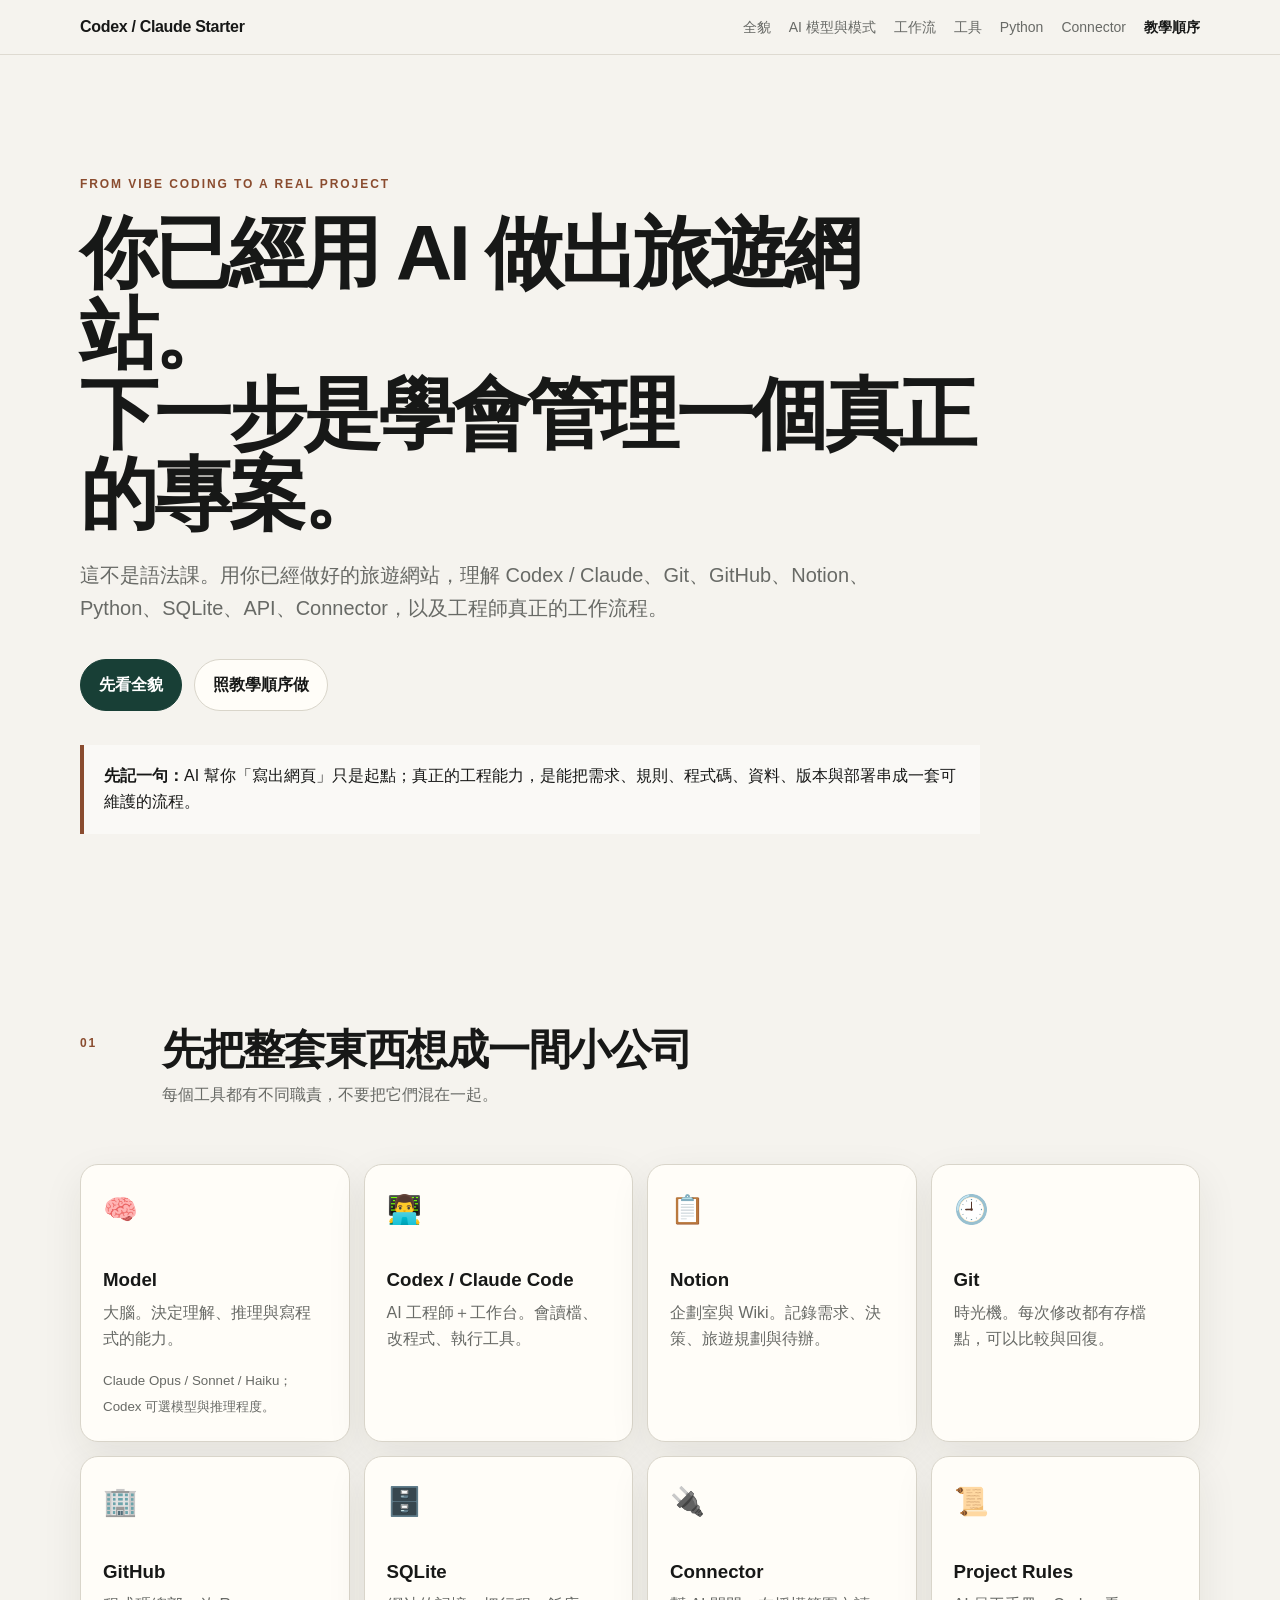
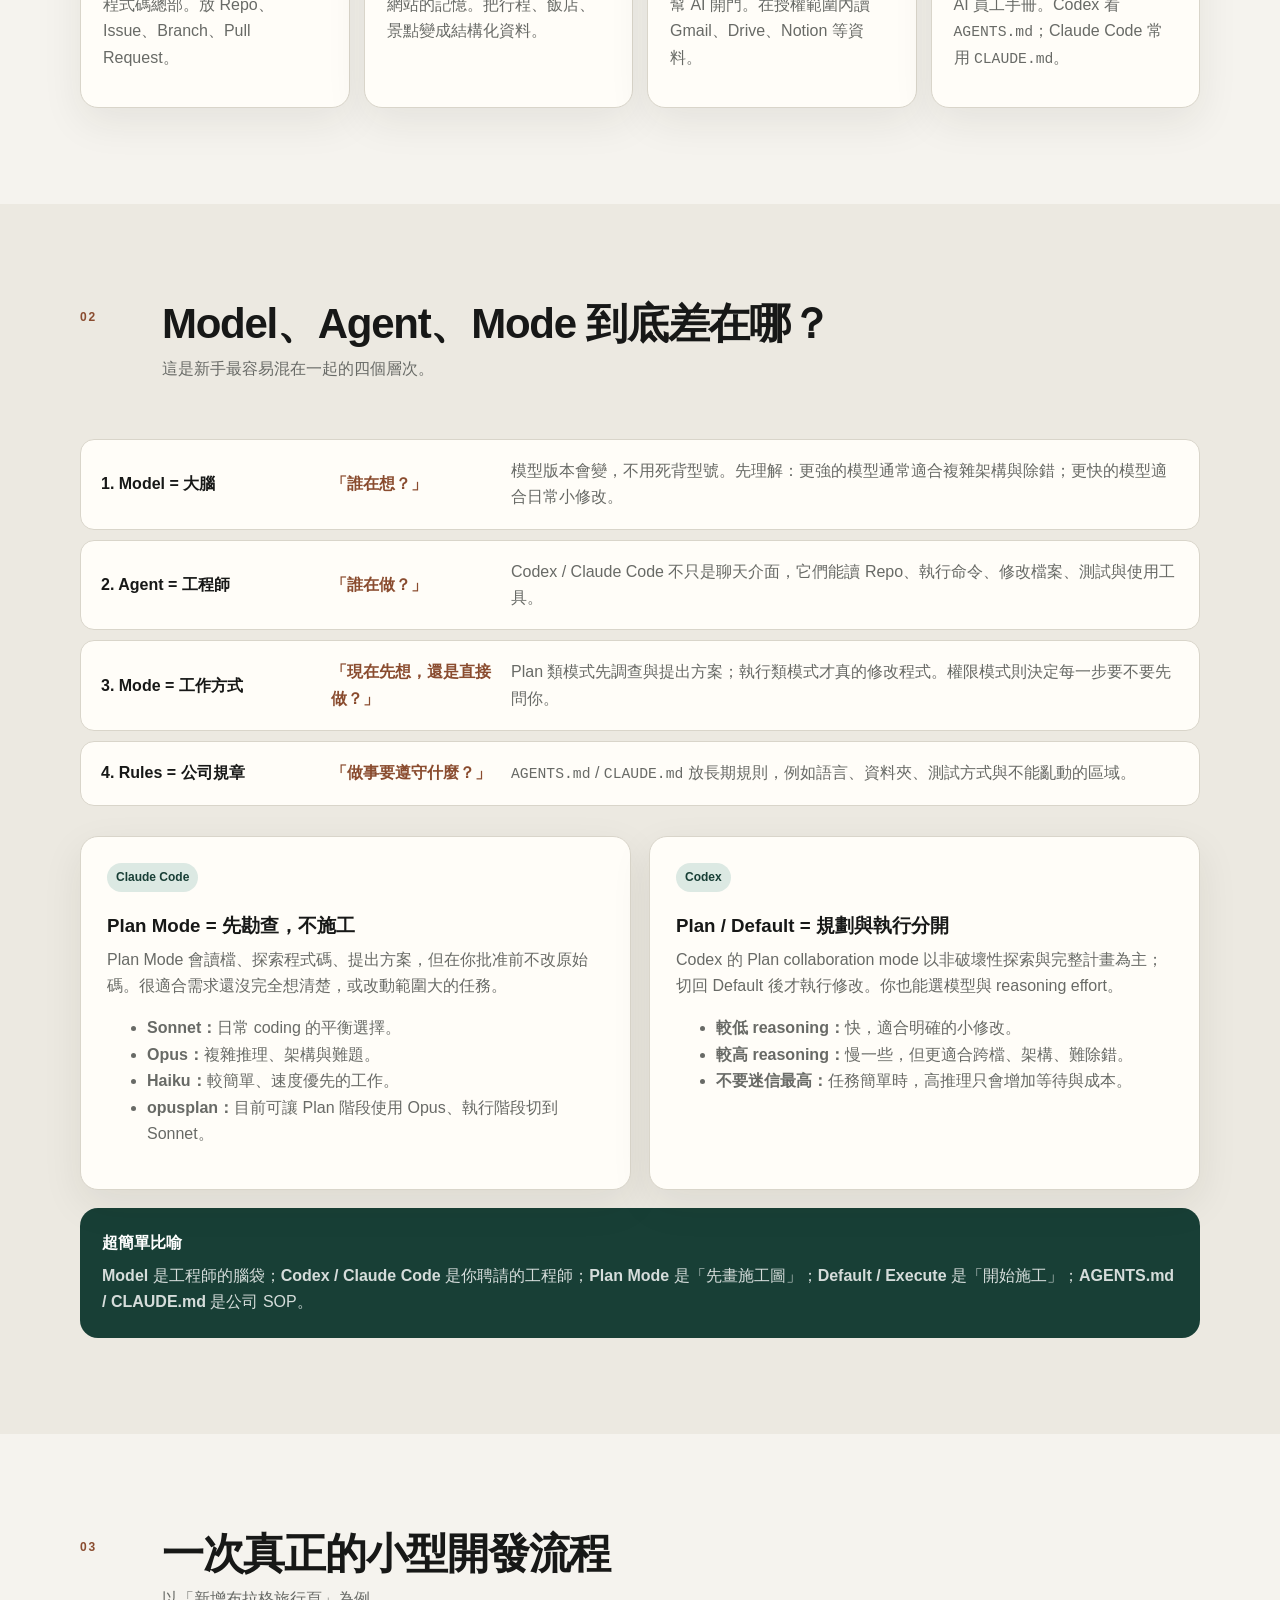
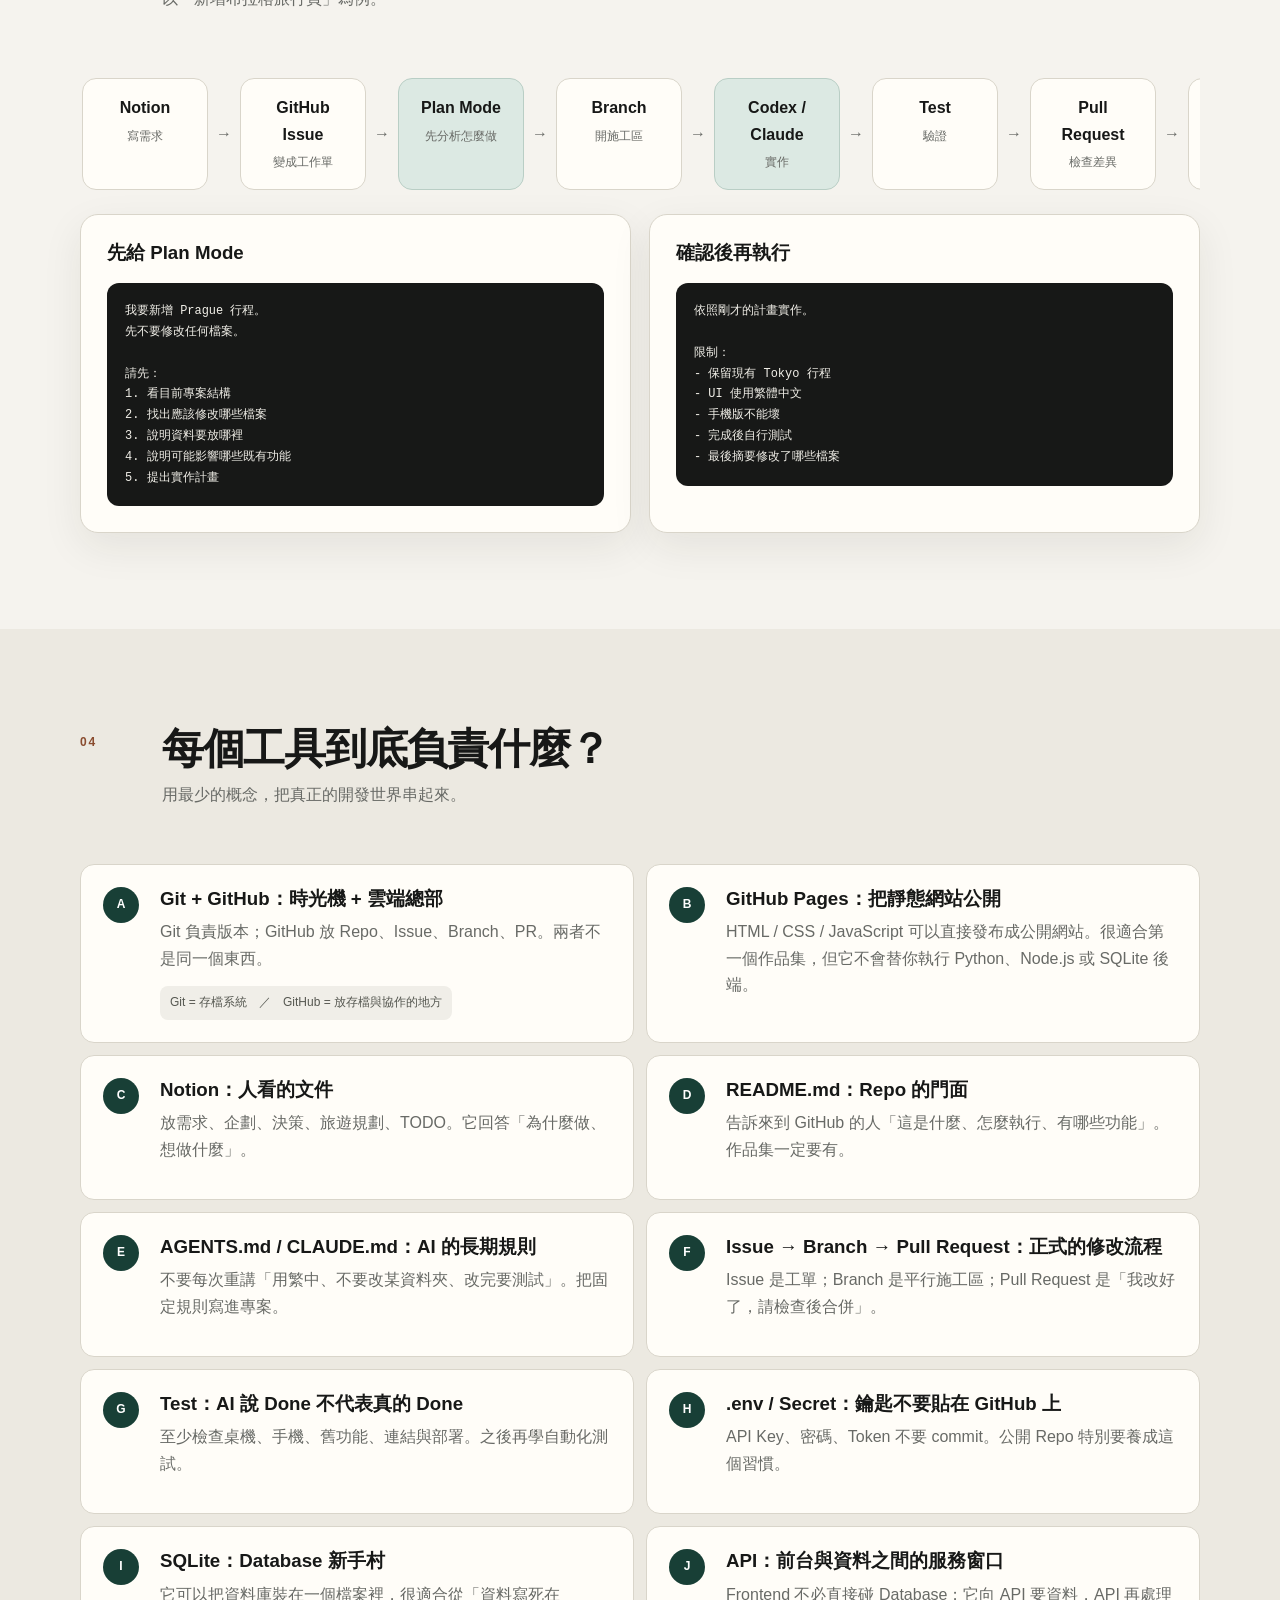
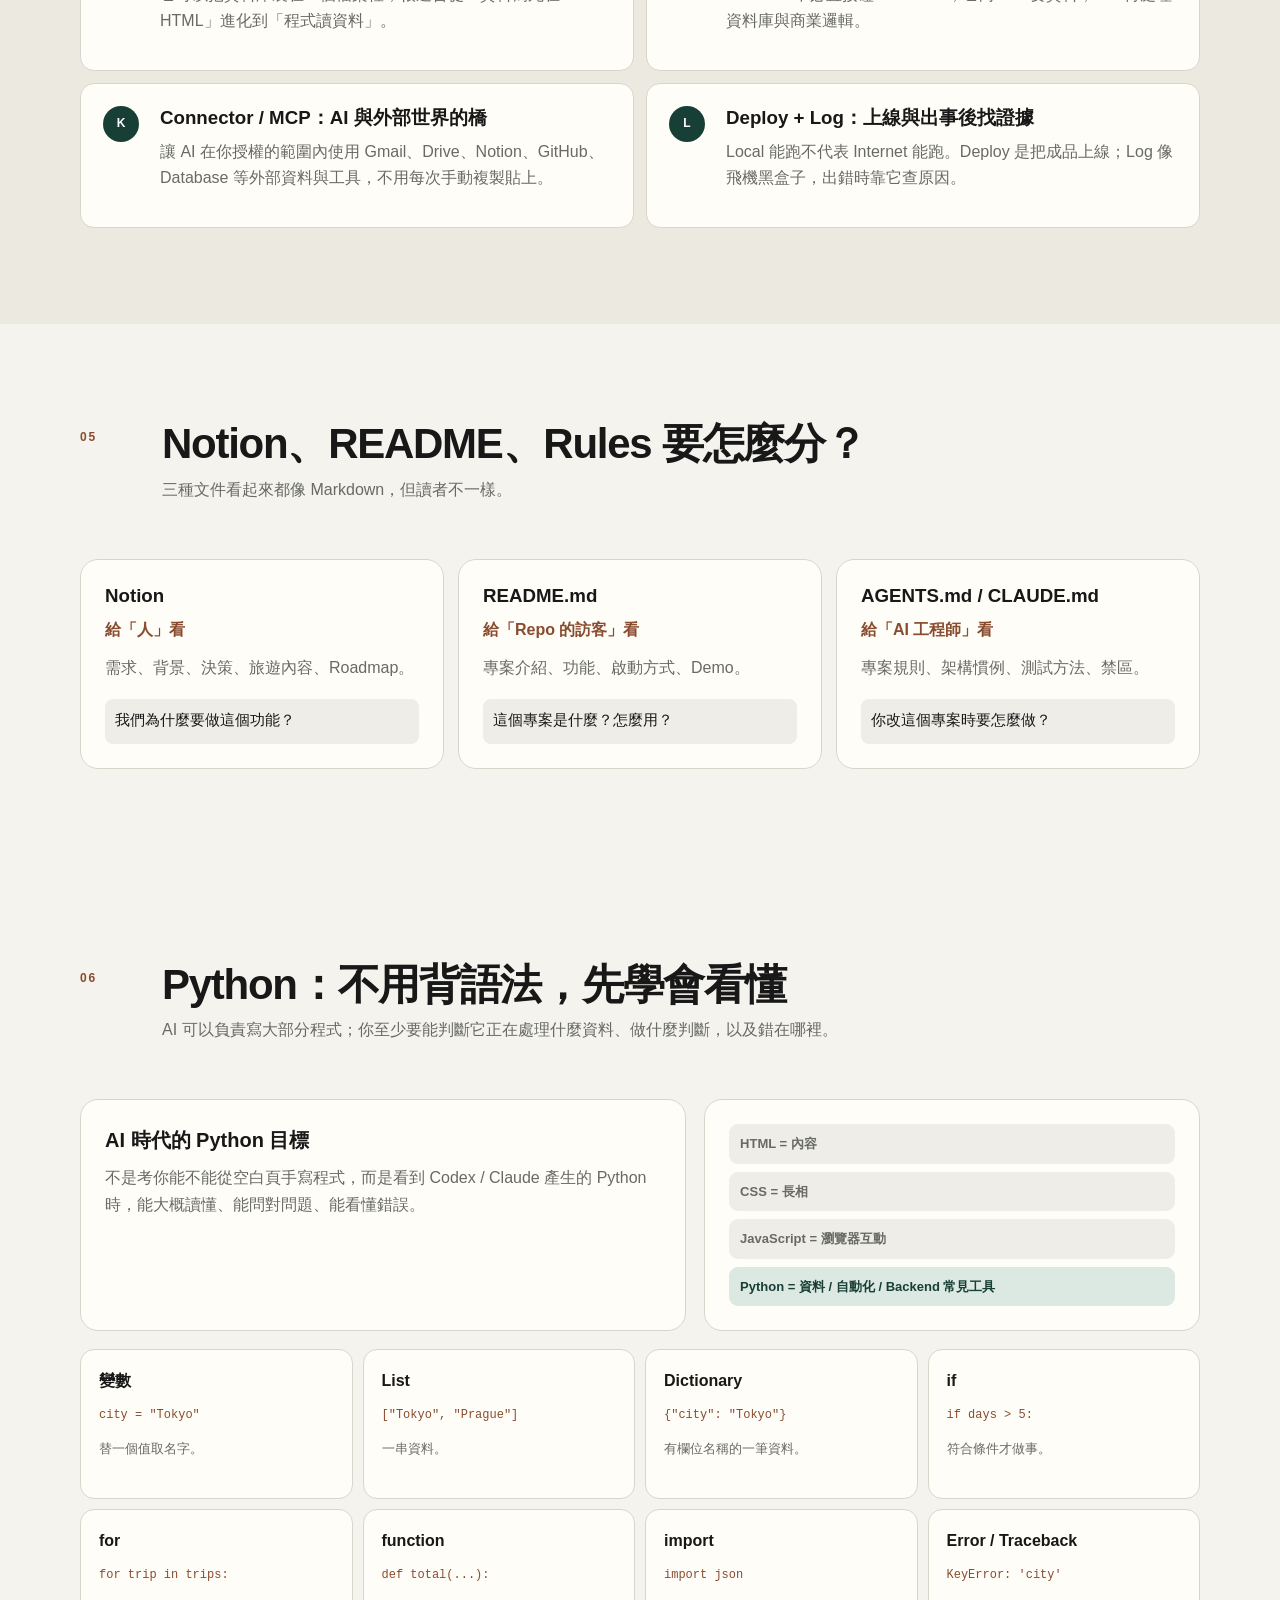
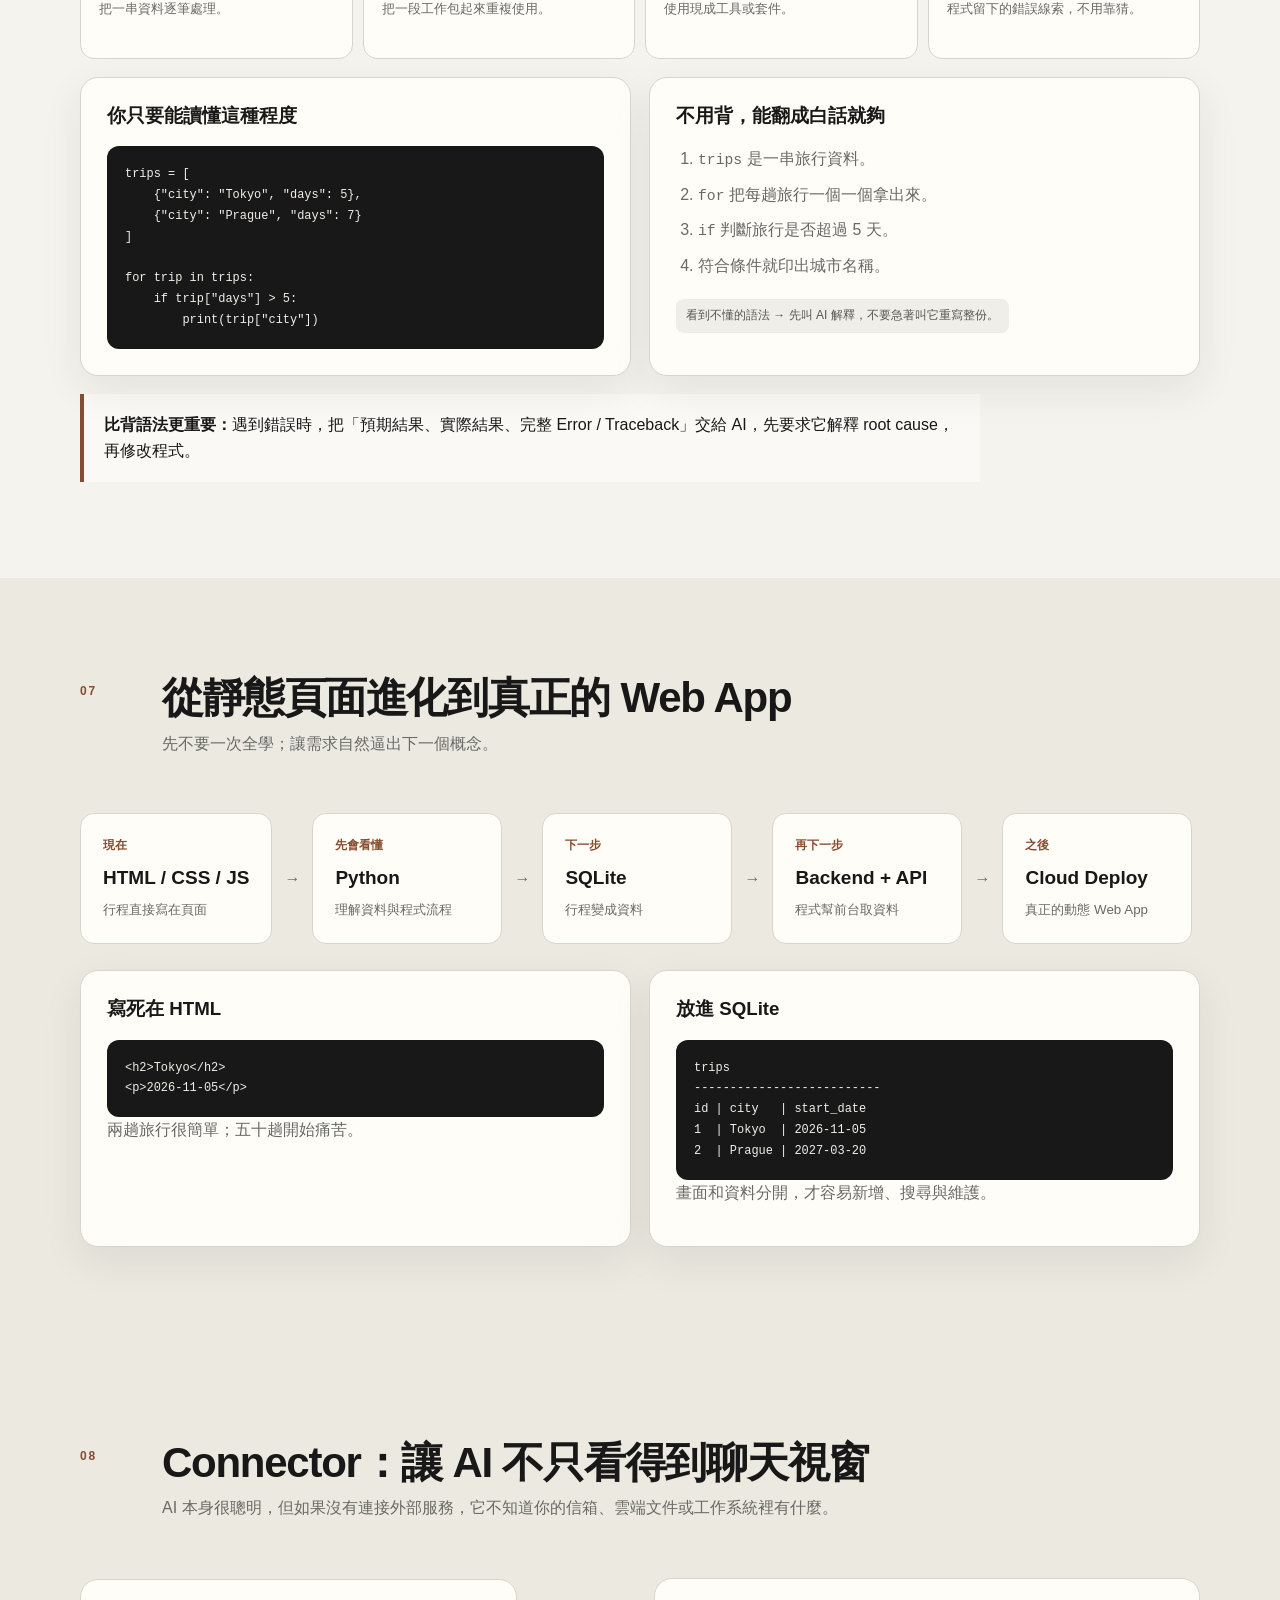
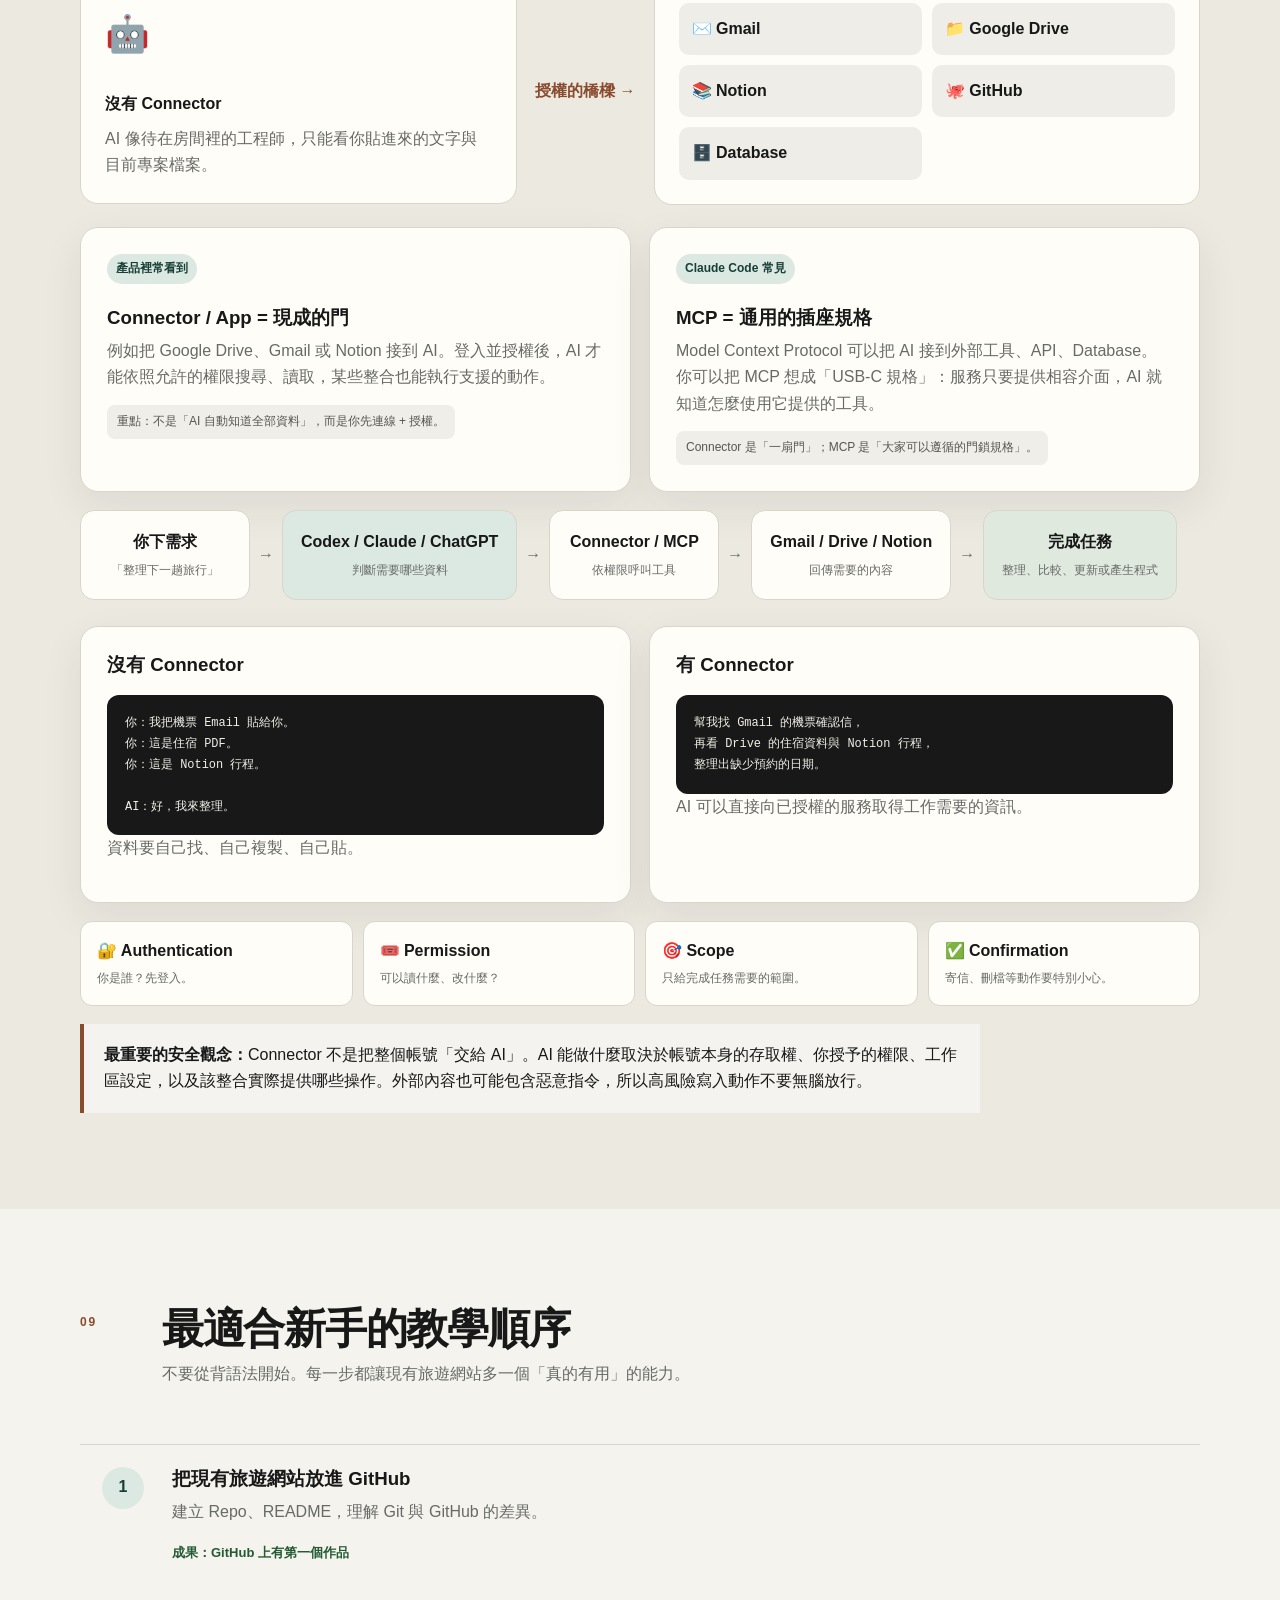
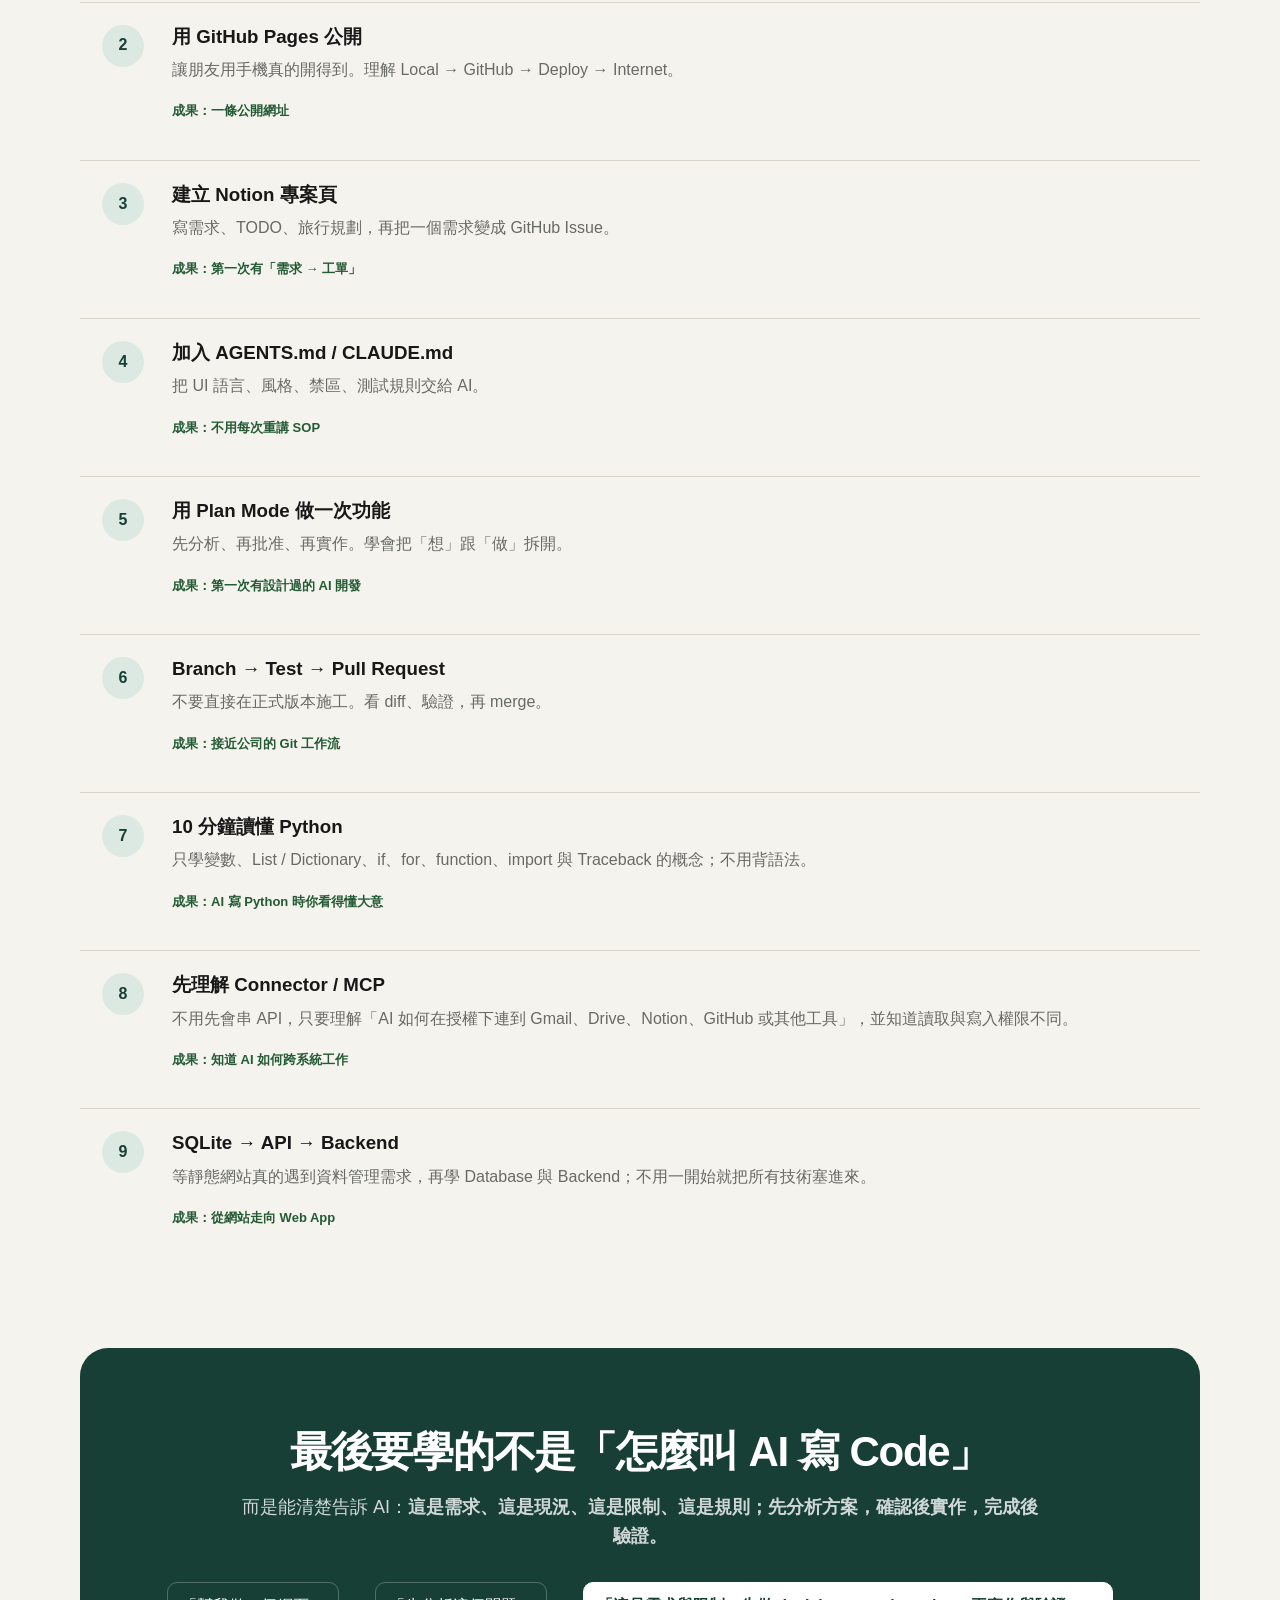
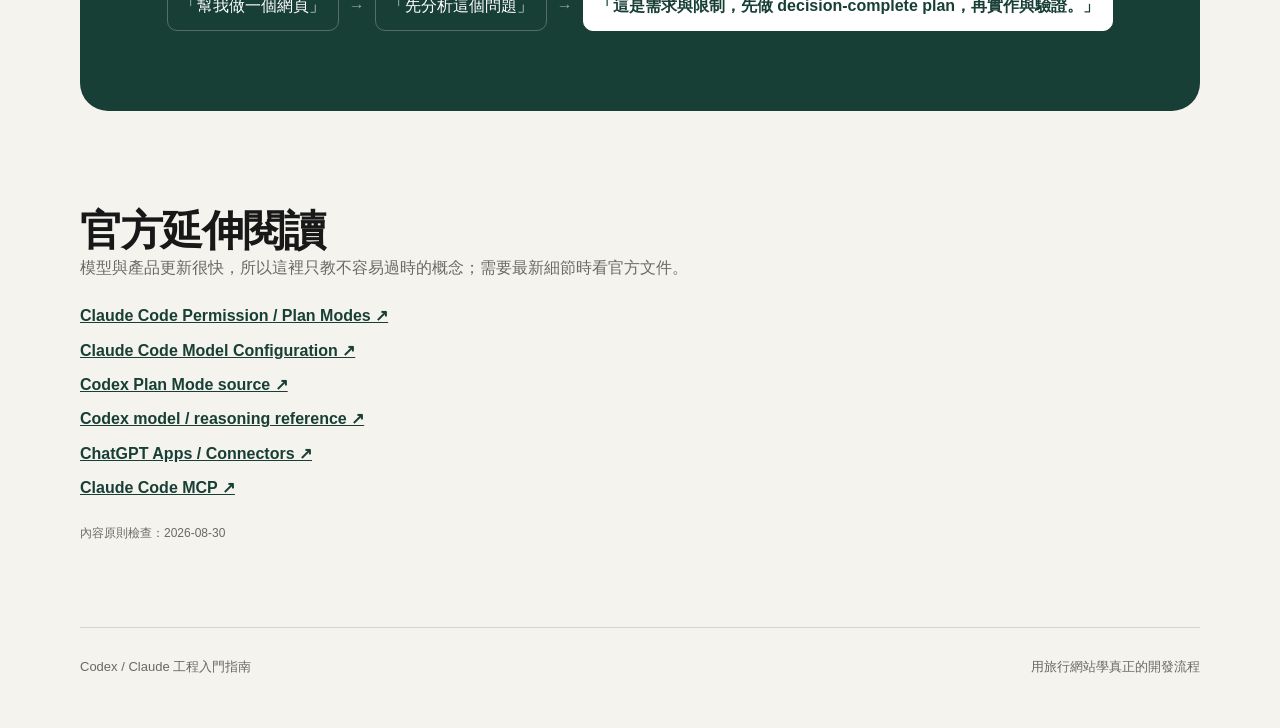
==== index.html @ 5a4f8c73 "Add Codex / Claude tutorial site" ====
<!doctype html>
<html lang="zh-Hant">
<head>
  <meta charset="utf-8" />
  <meta name="viewport" content="width=device-width, initial-scale=1" />
  <meta name="description" content="用一個旅遊網站，理解 Codex、Claude Code、GitHub、Notion、Python、SQLite、API 與 AI 工程工作流。" />
  <title>Codex / Claude 工程入門指南</title>
  <link rel="stylesheet" href="styles.css" />
</head>
<body>
  <header class="topbar">
    <a class="brand" href="#top">Codex / Claude Starter</a>
    <nav aria-label="主要導覽">
      <a href="#map">全貌</a>
      <a href="#ai">AI 模型與模式</a>
      <a href="#workflow">工作流</a>
      <a href="#stack">工具</a>
      <a href="#python">Python</a>
      <a href="#connector">Connector</a>
      <a href="#lesson">教學順序</a>
    </nav>
  </header>

  <main id="top">
    <section class="hero section">
      <div class="eyebrow">FROM VIBE CODING TO A REAL PROJECT</div>
      <h1>你已經用 AI 做出旅遊網站。<br />下一步是學會管理一個真正的專案。</h1>
      <p class="lead">這不是語法課。用你已經做好的旅遊網站，理解 Codex / Claude、Git、GitHub、Notion、Python、SQLite、API、Connector，以及工程師真正的工作流程。</p>
      <div class="hero-actions">
        <a class="button primary" href="#map">先看全貌</a>
        <a class="button" href="#lesson">照教學順序做</a>
      </div>
      <div class="callout">
        <strong>先記一句：</strong>AI 幫你「寫出網頁」只是起點；真正的工程能力，是能把需求、規則、程式碼、資料、版本與部署串成一套可維護的流程。
      </div>
    </section>

    <section id="map" class="section">
      <div class="section-head">
        <span>01</span>
        <div><h2>先把整套東西想成一間小公司</h2><p>每個工具都有不同職責，不要把它們混在一起。</p></div>
      </div>

      <div class="company-grid">
        <article class="role-card"><div class="icon">🧠</div><h3>Model</h3><p>大腦。決定理解、推理與寫程式的能力。</p><small>Claude Opus / Sonnet / Haiku；Codex 可選模型與推理程度。</small></article>
        <article class="role-card"><div class="icon">👨‍💻</div><h3>Codex / Claude Code</h3><p>AI 工程師＋工作台。會讀檔、改程式、執行工具。</p></article>
        <article class="role-card"><div class="icon">📋</div><h3>Notion</h3><p>企劃室與 Wiki。記錄需求、決策、旅遊規劃與待辦。</p></article>
        <article class="role-card"><div class="icon">🕘</div><h3>Git</h3><p>時光機。每次修改都有存檔點，可以比較與回復。</p></article>
        <article class="role-card"><div class="icon">🏢</div><h3>GitHub</h3><p>程式碼總部。放 Repo、Issue、Branch、Pull Request。</p></article>
        <article class="role-card"><div class="icon">🗄️</div><h3>SQLite</h3><p>網站的記憶。把行程、飯店、景點變成結構化資料。</p></article>
        <article class="role-card"><div class="icon">🔌</div><h3>Connector</h3><p>幫 AI 開門。在授權範圍內讀 Gmail、Drive、Notion 等資料。</p></article>
        <article class="role-card"><div class="icon">📜</div><h3>Project Rules</h3><p>AI 員工手冊。Codex 看 <code>AGENTS.md</code>；Claude Code 常用 <code>CLAUDE.md</code>。</p></article>
      </div>
    </section>

    <section id="ai" class="section contrast">
      <div class="section-head">
        <span>02</span>
        <div><h2>Model、Agent、Mode 到底差在哪？</h2><p>這是新手最容易混在一起的四個層次。</p></div>
      </div>

      <div class="layer-stack">
        <div class="layer"><b>1. Model = 大腦</b><span>「誰在想？」</span><p>模型版本會變，不用死背型號。先理解：更強的模型通常適合複雜架構與除錯；更快的模型適合日常小修改。</p></div>
        <div class="layer"><b>2. Agent = 工程師</b><span>「誰在做？」</span><p>Codex / Claude Code 不只是聊天介面，它們能讀 Repo、執行命令、修改檔案、測試與使用工具。</p></div>
        <div class="layer"><b>3. Mode = 工作方式</b><span>「現在先想，還是直接做？」</span><p>Plan 類模式先調查與提出方案；執行類模式才真的修改程式。權限模式則決定每一步要不要先問你。</p></div>
        <div class="layer"><b>4. Rules = 公司規章</b><span>「做事要遵守什麼？」</span><p><code>AGENTS.md</code> / <code>CLAUDE.md</code> 放長期規則，例如語言、資料夾、測試方式與不能亂動的區域。</p></div>
      </div>

      <div class="compare-grid">
        <article class="panel">
          <div class="tag">Claude Code</div>
          <h3>Plan Mode = 先勘查，不施工</h3>
          <p>Plan Mode 會讀檔、探索程式碼、提出方案，但在你批准前不改原始碼。很適合需求還沒完全想清楚，或改動範圍大的任務。</p>
          <ul>
            <li><strong>Sonnet：</strong>日常 coding 的平衡選擇。</li>
            <li><strong>Opus：</strong>複雜推理、架構與難題。</li>
            <li><strong>Haiku：</strong>較簡單、速度優先的工作。</li>
            <li><strong>opusplan：</strong>目前可讓 Plan 階段使用 Opus、執行階段切到 Sonnet。</li>
          </ul>
        </article>
        <article class="panel">
          <div class="tag">Codex</div>
          <h3>Plan / Default = 規劃與執行分開</h3>
          <p>Codex 的 Plan collaboration mode 以非破壞性探索與完整計畫為主；切回 Default 後才執行修改。你也能選模型與 reasoning effort。</p>
          <ul>
            <li><strong>較低 reasoning：</strong>快，適合明確的小修改。</li>
            <li><strong>較高 reasoning：</strong>慢一些，但更適合跨檔、架構、難除錯。</li>
            <li><strong>不要迷信最高：</strong>任務簡單時，高推理只會增加等待與成本。</li>
          </ul>
        </article>
      </div>

      <div class="analogy">
        <div><b>超簡單比喻</b></div>
        <p><strong>Model</strong> 是工程師的腦袋；<strong>Codex / Claude Code</strong> 是你聘請的工程師；<strong>Plan Mode</strong> 是「先畫施工圖」；<strong>Default / Execute</strong> 是「開始施工」；<strong>AGENTS.md / CLAUDE.md</strong> 是公司 SOP。</p>
      </div>
    </section>

    <section id="workflow" class="section">
      <div class="section-head">
        <span>03</span>
        <div><h2>一次真正的小型開發流程</h2><p>以「新增布拉格旅行頁」為例。</p></div>
      </div>

      <div class="flow" aria-label="開發流程">
        <div class="flow-item"><b>Notion</b><span>寫需求</span></div><i>→</i>
        <div class="flow-item"><b>GitHub Issue</b><span>變成工作單</span></div><i>→</i>
        <div class="flow-item accent"><b>Plan Mode</b><span>先分析怎麼做</span></div><i>→</i>
        <div class="flow-item"><b>Branch</b><span>開施工區</span></div><i>→</i>
        <div class="flow-item accent"><b>Codex / Claude</b><span>實作</span></div><i>→</i>
        <div class="flow-item"><b>Test</b><span>驗證</span></div><i>→</i>
        <div class="flow-item"><b>Pull Request</b><span>檢查差異</span></div><i>→</i>
        <div class="flow-item"><b>Merge</b><span>進 main</span></div><i>→</i>
        <div class="flow-item success"><b>Deploy</b><span>網站更新</span></div>
      </div>

      <div class="two-col">
        <article class="panel">
          <h3>先給 Plan Mode</h3>
          <pre><code>我要新增 Prague 行程。
先不要修改任何檔案。

請先：
1. 看目前專案結構
2. 找出應該修改哪些檔案
3. 說明資料要放哪裡
4. 說明可能影響哪些既有功能
5. 提出實作計畫</code></pre>
        </article>
        <article class="panel">
          <h3>確認後再執行</h3>
          <pre><code>依照剛才的計畫實作。

限制：
- 保留現有 Tokyo 行程
- UI 使用繁體中文
- 手機版不能壞
- 完成後自行測試
- 最後摘要修改了哪些檔案</code></pre>
        </article>
      </div>
    </section>

    <section id="stack" class="section contrast">
      <div class="section-head">
        <span>04</span>
        <div><h2>每個工具到底負責什麼？</h2><p>用最少的概念，把真正的開發世界串起來。</p></div>
      </div>

      <div class="tool-list">
        <article><div class="tool-no">A</div><div><h3>Git + GitHub：時光機 + 雲端總部</h3><p>Git 負責版本；GitHub 放 Repo、Issue、Branch、PR。兩者不是同一個東西。</p><div class="mini">Git = 存檔系統　／　GitHub = 放存檔與協作的地方</div></div></article>
        <article><div class="tool-no">B</div><div><h3>GitHub Pages：把靜態網站公開</h3><p>HTML / CSS / JavaScript 可以直接發布成公開網站。很適合第一個作品集，但它不會替你執行 Python、Node.js 或 SQLite 後端。</p></div></article>
        <article><div class="tool-no">C</div><div><h3>Notion：人看的文件</h3><p>放需求、企劃、決策、旅遊規劃、TODO。它回答「為什麼做、想做什麼」。</p></div></article>
        <article><div class="tool-no">D</div><div><h3>README.md：Repo 的門面</h3><p>告訴來到 GitHub 的人「這是什麼、怎麼執行、有哪些功能」。作品集一定要有。</p></div></article>
        <article><div class="tool-no">E</div><div><h3>AGENTS.md / CLAUDE.md：AI 的長期規則</h3><p>不要每次重講「用繁中、不要改某資料夾、改完要測試」。把固定規則寫進專案。</p></div></article>
        <article><div class="tool-no">F</div><div><h3>Issue → Branch → Pull Request：正式的修改流程</h3><p>Issue 是工單；Branch 是平行施工區；Pull Request 是「我改好了，請檢查後合併」。</p></div></article>
        <article><div class="tool-no">G</div><div><h3>Test：AI 說 Done 不代表真的 Done</h3><p>至少檢查桌機、手機、舊功能、連結與部署。之後再學自動化測試。</p></div></article>
        <article><div class="tool-no">H</div><div><h3>.env / Secret：鑰匙不要貼在 GitHub 上</h3><p>API Key、密碼、Token 不要 commit。公開 Repo 特別要養成這個習慣。</p></div></article>
        <article><div class="tool-no">I</div><div><h3>SQLite：Database 新手村</h3><p>它可以把資料庫裝在一個檔案裡，很適合從「資料寫死在 HTML」進化到「程式讀資料」。</p></div></article>
        <article><div class="tool-no">J</div><div><h3>API：前台與資料之間的服務窗口</h3><p>Frontend 不必直接碰 Database；它向 API 要資料，API 再處理資料庫與商業邏輯。</p></div></article>
        <article><div class="tool-no">K</div><div><h3>Connector / MCP：AI 與外部世界的橋</h3><p>讓 AI 在你授權的範圍內使用 Gmail、Drive、Notion、GitHub、Database 等外部資料與工具，不用每次手動複製貼上。</p></div></article>
        <article><div class="tool-no">L</div><div><h3>Deploy + Log：上線與出事後找證據</h3><p>Local 能跑不代表 Internet 能跑。Deploy 是把成品上線；Log 像飛機黑盒子，出錯時靠它查原因。</p></div></article>
      </div>
    </section>

    <section class="section" id="docs">
      <div class="section-head">
        <span>05</span>
        <div><h2>Notion、README、Rules 要怎麼分？</h2><p>三種文件看起來都像 Markdown，但讀者不一樣。</p></div>
      </div>
      <div class="doc-grid">
        <article><h3>Notion</h3><strong>給「人」看</strong><p>需求、背景、決策、旅遊內容、Roadmap。</p><code>我們為什麼要做這個功能？</code></article>
        <article><h3>README.md</h3><strong>給「Repo 的訪客」看</strong><p>專案介紹、功能、啟動方式、Demo。</p><code>這個專案是什麼？怎麼用？</code></article>
        <article><h3>AGENTS.md / CLAUDE.md</h3><strong>給「AI 工程師」看</strong><p>專案規則、架構慣例、測試方法、禁區。</p><code>你改這個專案時要怎麼做？</code></article>
      </div>
    </section>

    <section class="section" id="python">
      <div class="section-head">
        <span>06</span>
        <div><h2>Python：不用背語法，先學會看懂</h2><p>AI 可以負責寫大部分程式；你至少要能判斷它正在處理什麼資料、做什麼判斷，以及錯在哪裡。</p></div>
      </div>

      <div class="python-intro">
        <div class="python-message">
          <b>AI 時代的 Python 目標</b>
          <p>不是考你能不能從空白頁手寫程式，而是看到 Codex / Claude 產生的 Python 時，能大概讀懂、能問對問題、能看懂錯誤。</p>
        </div>
        <div class="python-role">
          <span>HTML = 內容</span>
          <span>CSS = 長相</span>
          <span>JavaScript = 瀏覽器互動</span>
          <span class="active">Python = 資料 / 自動化 / Backend 常見工具</span>
        </div>
      </div>

      <div class="concept-grid">
        <article><b>變數</b><code>city = "Tokyo"</code><p>替一個值取名字。</p></article>
        <article><b>List</b><code>["Tokyo", "Prague"]</code><p>一串資料。</p></article>
        <article><b>Dictionary</b><code>{"city": "Tokyo"}</code><p>有欄位名稱的一筆資料。</p></article>
        <article><b>if</b><code>if days &gt; 5:</code><p>符合條件才做事。</p></article>
        <article><b>for</b><code>for trip in trips:</code><p>把一串資料逐筆處理。</p></article>
        <article><b>function</b><code>def total(...):</code><p>把一段工作包起來重複使用。</p></article>
        <article><b>import</b><code>import json</code><p>使用現成工具或套件。</p></article>
        <article><b>Error / Traceback</b><code>KeyError: 'city'</code><p>程式留下的錯誤線索，不用靠猜。</p></article>
      </div>

      <div class="two-col python-example">
        <article class="panel">
          <h3>你只要能讀懂這種程度</h3>
          <pre><code>trips = [
    {"city": "Tokyo", "days": 5},
    {"city": "Prague", "days": 7}
]

for trip in trips:
    if trip["days"] &gt; 5:
        print(trip["city"])</code></pre>
        </article>
        <article class="panel explanation">
          <h3>不用背，能翻成白話就夠</h3>
          <ol>
            <li><code>trips</code> 是一串旅行資料。</li>
            <li><code>for</code> 把每趟旅行一個一個拿出來。</li>
            <li><code>if</code> 判斷旅行是否超過 5 天。</li>
            <li>符合條件就印出城市名稱。</li>
          </ol>
          <div class="mini">看到不懂的語法 → 先叫 AI 解釋，不要急著叫它重寫整份。</div>
        </article>
      </div>

      <div class="callout python-debug">
        <strong>比背語法更重要：</strong>遇到錯誤時，把「預期結果、實際結果、完整 Error / Traceback」交給 AI，先要求它解釋 root cause，再修改程式。
      </div>
    </section>

    <section class="section contrast" id="data">
      <div class="section-head">
        <span>07</span>
        <div><h2>從靜態頁面進化到真正的 Web App</h2><p>先不要一次全學；讓需求自然逼出下一個概念。</p></div>
      </div>
      <div class="evolution">
        <div><b>現在</b><span>HTML / CSS / JS</span><small>行程直接寫在頁面</small></div><i>→</i>
        <div><b>先會看懂</b><span>Python</span><small>理解資料與程式流程</small></div><i>→</i>
        <div><b>下一步</b><span>SQLite</span><small>行程變成資料</small></div><i>→</i>
        <div><b>再下一步</b><span>Backend + API</span><small>程式幫前台取資料</small></div><i>→</i>
        <div><b>之後</b><span>Cloud Deploy</span><small>真正的動態 Web App</small></div>
      </div>
      <div class="two-col">
        <article class="panel"><h3>寫死在 HTML</h3><pre><code>&lt;h2&gt;Tokyo&lt;/h2&gt;
&lt;p&gt;2026-11-05&lt;/p&gt;</code></pre><p>兩趟旅行很簡單；五十趟開始痛苦。</p></article>
        <article class="panel"><h3>放進 SQLite</h3><pre><code>trips
--------------------------
id | city   | start_date
1  | Tokyo  | 2026-11-05
2  | Prague | 2027-03-20</code></pre><p>畫面和資料分開，才容易新增、搜尋與維護。</p></article>
      </div>
    </section>

    <section class="section contrast" id="connector">
      <div class="section-head">
        <span>08</span>
        <div><h2>Connector：讓 AI 不只看得到聊天視窗</h2><p>AI 本身很聰明，但如果沒有連接外部服務，它不知道你的信箱、雲端文件或工作系統裡有什麼。</p></div>
      </div>

      <div class="connector-analogy">
        <div class="closed-room">
          <div class="connector-icon">🤖</div>
          <b>沒有 Connector</b>
          <p>AI 像待在房間裡的工程師，只能看你貼進來的文字與目前專案檔案。</p>
        </div>
        <div class="bridge">授權的橋樑 →</div>
        <div class="service-cloud">
          <span>✉️ Gmail</span>
          <span>📁 Google Drive</span>
          <span>📚 Notion</span>
          <span>🐙 GitHub</span>
          <span>🗄️ Database</span>
        </div>
      </div>

      <div class="compare-grid connector-cards">
        <article class="panel">
          <div class="tag">產品裡常看到</div>
          <h3>Connector / App = 現成的門</h3>
          <p>例如把 Google Drive、Gmail 或 Notion 接到 AI。登入並授權後，AI 才能依照允許的權限搜尋、讀取，某些整合也能執行支援的動作。</p>
          <div class="mini">重點：不是「AI 自動知道全部資料」，而是你先連線 + 授權。</div>
        </article>
        <article class="panel">
          <div class="tag">Claude Code 常見</div>
          <h3>MCP = 通用的插座規格</h3>
          <p>Model Context Protocol 可以把 AI 接到外部工具、API、Database。你可以把 MCP 想成「USB-C 規格」：服務只要提供相容介面，AI 就知道怎麼使用它提供的工具。</p>
          <div class="mini">Connector 是「一扇門」；MCP 是「大家可以遵循的門鎖規格」。</div>
        </article>
      </div>

      <div class="connector-flow">
        <div><b>你下需求</b><span>「整理下一趟旅行」</span></div><i>→</i>
        <div class="accent-box"><b>Codex / Claude / ChatGPT</b><span>判斷需要哪些資料</span></div><i>→</i>
        <div><b>Connector / MCP</b><span>依權限呼叫工具</span></div><i>→</i>
        <div><b>Gmail / Drive / Notion</b><span>回傳需要的內容</span></div><i>→</i>
        <div class="success-box"><b>完成任務</b><span>整理、比較、更新或產生程式</span></div>
      </div>

      <div class="two-col connector-example">
        <article class="panel">
          <h3>沒有 Connector</h3>
          <pre><code>你：我把機票 Email 貼給你。
你：這是住宿 PDF。
你：這是 Notion 行程。

AI：好，我來整理。</code></pre>
          <p>資料要自己找、自己複製、自己貼。</p>
        </article>
        <article class="panel">
          <h3>有 Connector</h3>
          <pre><code>幫我找 Gmail 的機票確認信，
再看 Drive 的住宿資料與 Notion 行程，
整理出缺少預約的日期。</code></pre>
          <p>AI 可以直接向已授權的服務取得工作需要的資訊。</p>
        </article>
      </div>

      <div class="permission-strip">
        <div><b>🔐 Authentication</b><span>你是誰？先登入。</span></div>
        <div><b>🎟️ Permission</b><span>可以讀什麼、改什麼？</span></div>
        <div><b>🎯 Scope</b><span>只給完成任務需要的範圍。</span></div>
        <div><b>✅ Confirmation</b><span>寄信、刪檔等動作要特別小心。</span></div>
      </div>

      <div class="callout">
        <strong>最重要的安全觀念：</strong>Connector 不是把整個帳號「交給 AI」。AI 能做什麼取決於帳號本身的存取權、你授予的權限、工作區設定，以及該整合實際提供哪些操作。外部內容也可能包含惡意指令，所以高風險寫入動作不要無腦放行。
      </div>
    </section>

    <section id="lesson" class="section">
      <div class="section-head">
        <span>09</span>
        <div><h2>最適合新手的教學順序</h2><p>不要從背語法開始。每一步都讓現有旅遊網站多一個「真的有用」的能力。</p></div>
      </div>

      <ol class="roadmap">
        <li><div class="step">1</div><div><h3>把現有旅遊網站放進 GitHub</h3><p>建立 Repo、README，理解 Git 與 GitHub 的差異。</p><span class="goal">成果：GitHub 上有第一個作品</span></div></li>
        <li><div class="step">2</div><div><h3>用 GitHub Pages 公開</h3><p>讓朋友用手機真的開得到。理解 Local → GitHub → Deploy → Internet。</p><span class="goal">成果：一條公開網址</span></div></li>
        <li><div class="step">3</div><div><h3>建立 Notion 專案頁</h3><p>寫需求、TODO、旅行規劃，再把一個需求變成 GitHub Issue。</p><span class="goal">成果：第一次有「需求 → 工單」</span></div></li>
        <li><div class="step">4</div><div><h3>加入 AGENTS.md / CLAUDE.md</h3><p>把 UI 語言、風格、禁區、測試規則交給 AI。</p><span class="goal">成果：不用每次重講 SOP</span></div></li>
        <li><div class="step">5</div><div><h3>用 Plan Mode 做一次功能</h3><p>先分析、再批准、再實作。學會把「想」跟「做」拆開。</p><span class="goal">成果：第一次有設計過的 AI 開發</span></div></li>
        <li><div class="step">6</div><div><h3>Branch → Test → Pull Request</h3><p>不要直接在正式版本施工。看 diff、驗證，再 merge。</p><span class="goal">成果：接近公司的 Git 工作流</span></div></li>
        <li><div class="step">7</div><div><h3>10 分鐘讀懂 Python</h3><p>只學變數、List / Dictionary、if、for、function、import 與 Traceback 的概念；不用背語法。</p><span class="goal">成果：AI 寫 Python 時你看得懂大意</span></div></li>
        <li><div class="step">8</div><div><h3>先理解 Connector / MCP</h3><p>不用先會串 API，只要理解「AI 如何在授權下連到 Gmail、Drive、Notion、GitHub 或其他工具」，並知道讀取與寫入權限不同。</p><span class="goal">成果：知道 AI 如何跨系統工作</span></div></li>
        <li><div class="step">9</div><div><h3>SQLite → API → Backend</h3><p>等靜態網站真的遇到資料管理需求，再學 Database 與 Backend；不用一開始就把所有技術塞進來。</p><span class="goal">成果：從網站走向 Web App</span></div></li>
      </ol>
    </section>

    <section class="section finish">
      <h2>最後要學的不是「怎麼叫 AI 寫 Code」</h2>
      <p>而是能清楚告訴 AI：<strong>這是需求、這是現況、這是限制、這是規則；先分析方案，確認後實作，完成後驗證。</strong></p>
      <div class="maturity">
        <span>「幫我做一個網頁」</span><i>→</i>
        <span>「先分析這個問題」</span><i>→</i>
        <span class="strong">「這是需求與限制，先做 decision-complete plan，再實作與驗證。」</span>
      </div>
    </section>

    <section class="section sources">
      <h2>官方延伸閱讀</h2>
      <p>模型與產品更新很快，所以這裡只教不容易過時的概念；需要最新細節時看官方文件。</p>
      <div class="source-links">
        <a href="https://code.claude.com/docs/en/permission-modes" target="_blank" rel="noreferrer">Claude Code Permission / Plan Modes ↗</a>
        <a href="https://code.claude.com/docs/en/model-config" target="_blank" rel="noreferrer">Claude Code Model Configuration ↗</a>
        <a href="https://github.com/openai/codex/blob/main/codex-rs/collaboration-mode-templates/templates/plan.md" target="_blank" rel="noreferrer">Codex Plan Mode source ↗</a>
        <a href="https://developers.openai.com/api/docs/models/gpt-5.3-codex" target="_blank" rel="noreferrer">Codex model / reasoning reference ↗</a>
        <a href="https://help.openai.com/zh-hant/articles/11487775-connectors-in-chatgpt" target="_blank" rel="noreferrer">ChatGPT Apps / Connectors ↗</a>
        <a href="https://code.claude.com/docs/zh-TW/mcp" target="_blank" rel="noreferrer">Claude Code MCP ↗</a>
      </div>
      <p class="updated">內容原則檢查：2026-08-30</p>
    </section>
  </main>

  <footer>
    <span>Codex / Claude 工程入門指南</span>
    <span>用旅行網站學真正的開發流程</span>
  </footer>
  <script src="script.js"></script>
</body>
</html>
---- styles.css ----
:root {
  --bg: #f5f3ee;
  --surface: #fffdf8;
  --ink: #171817;
  --muted: #686a66;
  --line: #d9d5ca;
  --accent: #183f36;
  --accent-soft: #dce9e3;
  --warm: #8a4c2f;
  --success: #245b35;
  --shadow: 0 14px 40px rgba(36, 32, 24, .08);
  --radius: 18px;
}

* { box-sizing: border-box; }
html { scroll-behavior: smooth; }
body {
  margin: 0;
  background: var(--bg);
  color: var(--ink);
  font-family: Inter, ui-sans-serif, -apple-system, BlinkMacSystemFont, "Segoe UI", "Noto Sans TC", sans-serif;
  line-height: 1.65;
}
a { color: inherit; }
code, pre { font-family: "SFMono-Regular", Consolas, "Liberation Mono", monospace; }
code { font-size: .92em; }

.topbar {
  position: sticky;
  top: 0;
  z-index: 20;
  display: flex;
  justify-content: space-between;
  align-items: center;
  gap: 24px;
  padding: 14px max(24px, calc((100vw - 1120px) / 2));
  background: rgba(245, 243, 238, .88);
  border-bottom: 1px solid rgba(217, 213, 202, .8);
  backdrop-filter: blur(14px);
}
.brand { font-weight: 800; text-decoration: none; letter-spacing: -.02em; }
nav { display: flex; gap: 18px; font-size: 14px; }
nav a { color: var(--muted); text-decoration: none; }
nav a:hover { color: var(--ink); }

.section { width: min(1120px, calc(100% - 40px)); margin: 0 auto; padding: 96px 0; }
.contrast {
  width: 100%;
  max-width: none;
  padding-left: max(20px, calc((100vw - 1120px) / 2));
  padding-right: max(20px, calc((100vw - 1120px) / 2));
  background: #ece9e1;
}
.hero { padding-top: 120px; }
.eyebrow { color: var(--warm); font-size: 12px; font-weight: 800; letter-spacing: .16em; }
h1 { max-width: 920px; margin: 18px 0 24px; font-size: clamp(42px, 7vw, 78px); line-height: 1.03; letter-spacing: -.045em; }
h2 { margin: 0; font-size: clamp(28px, 4vw, 42px); line-height: 1.15; letter-spacing: -.03em; }
h3 { margin: 0 0 8px; line-height: 1.3; }
p { margin: 0 0 14px; }
.lead { max-width: 800px; color: var(--muted); font-size: 20px; }
.hero-actions { display: flex; gap: 12px; margin: 34px 0; }
.button { display: inline-block; padding: 12px 18px; border: 1px solid var(--line); border-radius: 999px; background: var(--surface); text-decoration: none; font-weight: 700; }
.button.primary { background: var(--accent); color: white; border-color: var(--accent); }
.callout { max-width: 900px; padding: 18px 20px; border-left: 4px solid var(--warm); background: rgba(255,255,255,.45); }

.section-head { display: grid; grid-template-columns: 64px 1fr; gap: 18px; margin-bottom: 42px; align-items: start; }
.section-head > span { color: var(--warm); font-size: 12px; font-weight: 900; letter-spacing: .16em; padding-top: 8px; }
.section-head p { color: var(--muted); margin-top: 8px; }

.company-grid { display: grid; grid-template-columns: repeat(4, 1fr); gap: 14px; }
.role-card { min-height: 210px; padding: 22px; border: 1px solid var(--line); border-radius: var(--radius); background: var(--surface); box-shadow: var(--shadow); }
.role-card .icon { font-size: 28px; margin-bottom: 34px; }
.role-card p, .role-card small { color: var(--muted); }

.layer-stack { display: grid; gap: 10px; margin-bottom: 30px; }
.layer { display: grid; grid-template-columns: 210px 160px 1fr; gap: 20px; align-items: center; padding: 18px 20px; background: var(--surface); border: 1px solid var(--line); border-radius: 14px; }
.layer span { color: var(--warm); font-weight: 800; }
.layer p { margin: 0; color: var(--muted); }
.compare-grid, .two-col { display: grid; grid-template-columns: 1fr 1fr; gap: 18px; }
.panel { padding: 26px; border: 1px solid var(--line); border-radius: var(--radius); background: var(--surface); box-shadow: var(--shadow); }
.panel p, .panel li { color: var(--muted); }
.tag { display: inline-block; margin-bottom: 22px; padding: 5px 9px; border-radius: 999px; background: var(--accent-soft); color: var(--accent); font-weight: 800; font-size: 12px; }
.analogy { margin-top: 18px; padding: 22px; border-radius: var(--radius); background: var(--accent); color: white; }
.analogy p { margin: 6px 0 0; color: rgba(255,255,255,.82); }

.flow { display: flex; align-items: stretch; gap: 8px; overflow-x: auto; padding: 10px 2px 24px; }
.flow-item { min-width: 126px; padding: 16px; border-radius: 14px; border: 1px solid var(--line); background: var(--surface); text-align: center; }
.flow-item b, .flow-item span { display: block; }
.flow-item span { margin-top: 5px; color: var(--muted); font-size: 12px; }
.flow-item.accent { background: var(--accent-soft); border-color: #b9cec5; }
.flow-item.success { background: #dfe9de; border-color: #bfd0bd; }
.flow i { align-self: center; color: var(--muted); font-style: normal; }
pre { overflow: auto; margin: 18px 0 0; padding: 18px; border-radius: 12px; background: #171817; color: #f1efe8; line-height: 1.6; font-size: 13px; }

.tool-list { display: grid; grid-template-columns: 1fr 1fr; gap: 12px; }
.tool-list article { display: grid; grid-template-columns: 42px 1fr; gap: 15px; padding: 22px; border-radius: 14px; border: 1px solid var(--line); background: var(--surface); }
.tool-list p { color: var(--muted); }
.tool-no { display: grid; place-items: center; width: 36px; height: 36px; border-radius: 50%; background: var(--accent); color: white; font-size: 12px; font-weight: 900; }
.mini { display: inline-block; padding: 7px 10px; border-radius: 8px; background: #f0eee8; color: #555750; font-size: 12px; }

.doc-grid { display: grid; grid-template-columns: repeat(3, 1fr); gap: 14px; }
.doc-grid article { padding: 24px; border-radius: var(--radius); background: var(--surface); border: 1px solid var(--line); }
.doc-grid strong { display: block; color: var(--warm); margin-bottom: 12px; }
.doc-grid p { color: var(--muted); }
.doc-grid code { display: block; margin-top: 18px; padding: 10px; border-radius: 8px; background: #efede7; }

.evolution { display: flex; align-items: center; gap: 12px; margin-bottom: 26px; overflow-x: auto; }
.evolution > div { min-width: 190px; padding: 22px; background: var(--surface); border: 1px solid var(--line); border-radius: 14px; }
.evolution b, .evolution span, .evolution small { display: block; }
.evolution b { color: var(--warm); font-size: 12px; }
.evolution span { margin: 6px 0; font-weight: 900; font-size: 19px; }
.evolution small { color: var(--muted); }
.evolution i { font-style: normal; color: var(--muted); }

.roadmap { list-style: none; margin: 0; padding: 0; display: grid; gap: 14px; }
.roadmap li { display: grid; grid-template-columns: 52px 1fr; gap: 18px; padding: 22px; border-top: 1px solid var(--line); }
.step { display: grid; place-items: center; width: 42px; height: 42px; border-radius: 50%; background: var(--accent-soft); color: var(--accent); font-weight: 900; }
.roadmap p { color: var(--muted); }
.goal { color: var(--success); font-size: 13px; font-weight: 800; }

.finish { padding: 80px 40px; border-radius: 28px; background: var(--accent); color: white; text-align: center; }
.finish p { max-width: 800px; margin: 16px auto 30px; color: rgba(255,255,255,.8); font-size: 18px; }
.maturity { display: flex; justify-content: center; align-items: center; flex-wrap: wrap; gap: 10px; }
.maturity span { padding: 10px 13px; border: 1px solid rgba(255,255,255,.25); border-radius: 10px; }
.maturity .strong { background: white; color: var(--accent); border-color: white; font-weight: 900; }
.maturity i { opacity: .5; font-style: normal; }

.sources { padding-bottom: 70px; }
.sources > p { color: var(--muted); }
.source-links { display: grid; gap: 8px; margin-top: 22px; }
.source-links a { width: fit-content; color: var(--accent); font-weight: 800; }
.updated { margin-top: 22px; font-size: 12px; }
footer { display: flex; justify-content: space-between; gap: 20px; width: min(1120px, calc(100% - 40px)); margin: auto; padding: 28px 0 50px; border-top: 1px solid var(--line); color: var(--muted); font-size: 13px; }

@media (max-width: 900px) {
  .company-grid { grid-template-columns: repeat(2, 1fr); }
  .tool-list { grid-template-columns: 1fr; }
  .layer { grid-template-columns: 1fr; gap: 4px; }
  .doc-grid { grid-template-columns: 1fr; }
}
@media (max-width: 680px) {
  .topbar { padding: 12px 16px; }
  nav { display: none; }
  .section { width: min(100% - 28px, 1120px); padding: 68px 0; }
  .contrast { width: 100%; padding-left: 14px; padding-right: 14px; }
  .hero { padding-top: 78px; }
  h1 { font-size: clamp(38px, 12vw, 58px); }
  .lead { font-size: 17px; }
  .section-head { grid-template-columns: 1fr; gap: 6px; }
  .company-grid, .compare-grid, .two-col { grid-template-columns: 1fr; }
  .role-card { min-height: auto; }
  .role-card .icon { margin-bottom: 18px; }
  .hero-actions { flex-wrap: wrap; }
  .finish { width: calc(100% - 28px); padding: 56px 20px; }
  footer { flex-direction: column; width: calc(100% - 28px); }
}

.python-intro {
  display: grid;
  grid-template-columns: 1.1fr .9fr;
  gap: 18px;
  margin-bottom: 18px;
}
.python-message, .python-role {
  padding: 24px;
  border: 1px solid var(--line);
  border-radius: var(--radius);
  background: var(--surface);
}
.python-message b { font-size: 20px; }
.python-message p { margin: 8px 0 0; color: var(--muted); }
.python-role { display: grid; gap: 8px; }
.python-role span {
  padding: 9px 11px;
  border-radius: 9px;
  background: #efede7;
  color: var(--muted);
  font-size: 13px;
  font-weight: 700;
}
.python-role span.active { background: var(--accent-soft); color: var(--accent); }
.concept-grid {
  display: grid;
  grid-template-columns: repeat(4, 1fr);
  gap: 10px;
  margin: 18px 0;
}
.concept-grid article {
  min-height: 150px;
  padding: 18px;
  border: 1px solid var(--line);
  border-radius: 14px;
  background: var(--surface);
}
.concept-grid b, .concept-grid code { display: block; }
.concept-grid code { margin: 12px 0; color: var(--warm); font-size: 12px; }
.concept-grid p { margin: 0; color: var(--muted); font-size: 13px; }
.python-example { margin-top: 18px; }
.explanation ol { margin: 18px 0 20px; padding-left: 22px; color: var(--muted); }
.explanation li { margin-bottom: 9px; }
.python-debug { margin-top: 18px; }

@media (max-width: 900px) {
  .concept-grid { grid-template-columns: repeat(2, 1fr); }
}
@media (max-width: 680px) {
  .python-intro, .concept-grid { grid-template-columns: 1fr; }
}

.connector-analogy {
  display: grid;
  grid-template-columns: 1fr auto 1.25fr;
  gap: 18px;
  align-items: center;
  margin-bottom: 22px;
}
.closed-room, .service-cloud {
  min-height: 190px;
  padding: 24px;
  border: 1px solid var(--line);
  border-radius: var(--radius);
  background: var(--surface);
}
.closed-room p { color: var(--muted); margin: 8px 0 0; }
.connector-icon { font-size: 36px; margin-bottom: 28px; }
.bridge { color: var(--warm); font-weight: 900; white-space: nowrap; }
.service-cloud { display: grid; grid-template-columns: 1fr 1fr; gap: 10px; align-content: center; }
.service-cloud span { padding: 13px; border-radius: 10px; background: #efede7; font-weight: 800; }
.connector-cards { margin-bottom: 18px; }
.connector-flow {
  display: flex;
  align-items: stretch;
  gap: 8px;
  overflow-x: auto;
  margin: 18px 0;
  padding-bottom: 8px;
}
.connector-flow > div {
  min-width: 170px;
  padding: 18px;
  border: 1px solid var(--line);
  border-radius: 14px;
  background: var(--surface);
  text-align: center;
}
.connector-flow b, .connector-flow span { display: block; }
.connector-flow span { margin-top: 6px; color: var(--muted); font-size: 12px; }
.connector-flow i { align-self: center; color: var(--muted); font-style: normal; }
.connector-flow .accent-box { background: var(--accent-soft); }
.connector-flow .success-box { background: #dfe9de; }
.connector-example { margin-top: 10px; }
.permission-strip {
  display: grid;
  grid-template-columns: repeat(4, 1fr);
  gap: 10px;
  margin: 18px 0;
}
.permission-strip > div {
  padding: 16px;
  border-radius: 12px;
  border: 1px solid var(--line);
  background: var(--surface);
}
.permission-strip b, .permission-strip span { display: block; }
.permission-strip span { margin-top: 5px; color: var(--muted); font-size: 12px; }

@media (max-width: 900px) {
  .connector-analogy { grid-template-columns: 1fr; }
  .bridge { text-align: center; }
  .permission-strip { grid-template-columns: repeat(2, 1fr); }
}
@media (max-width: 680px) {
  .service-cloud, .permission-strip { grid-template-columns: 1fr; }
}
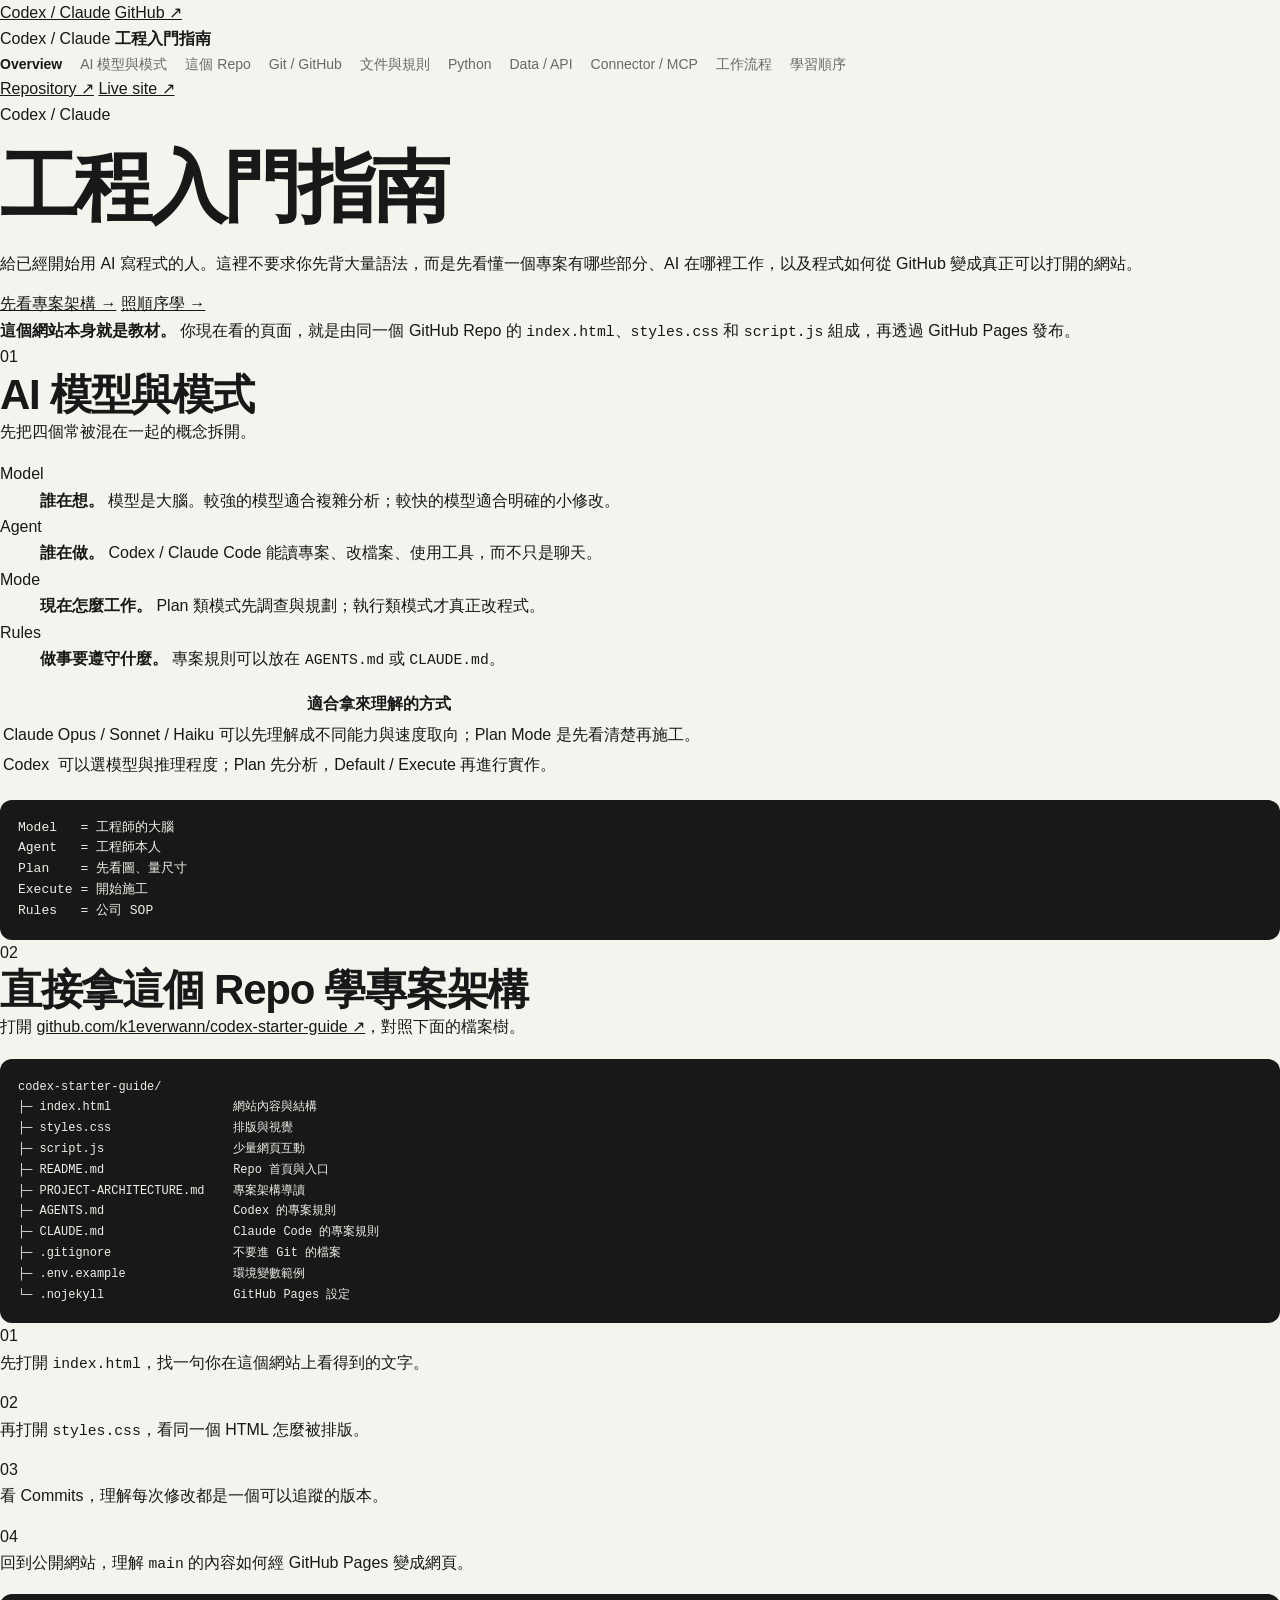
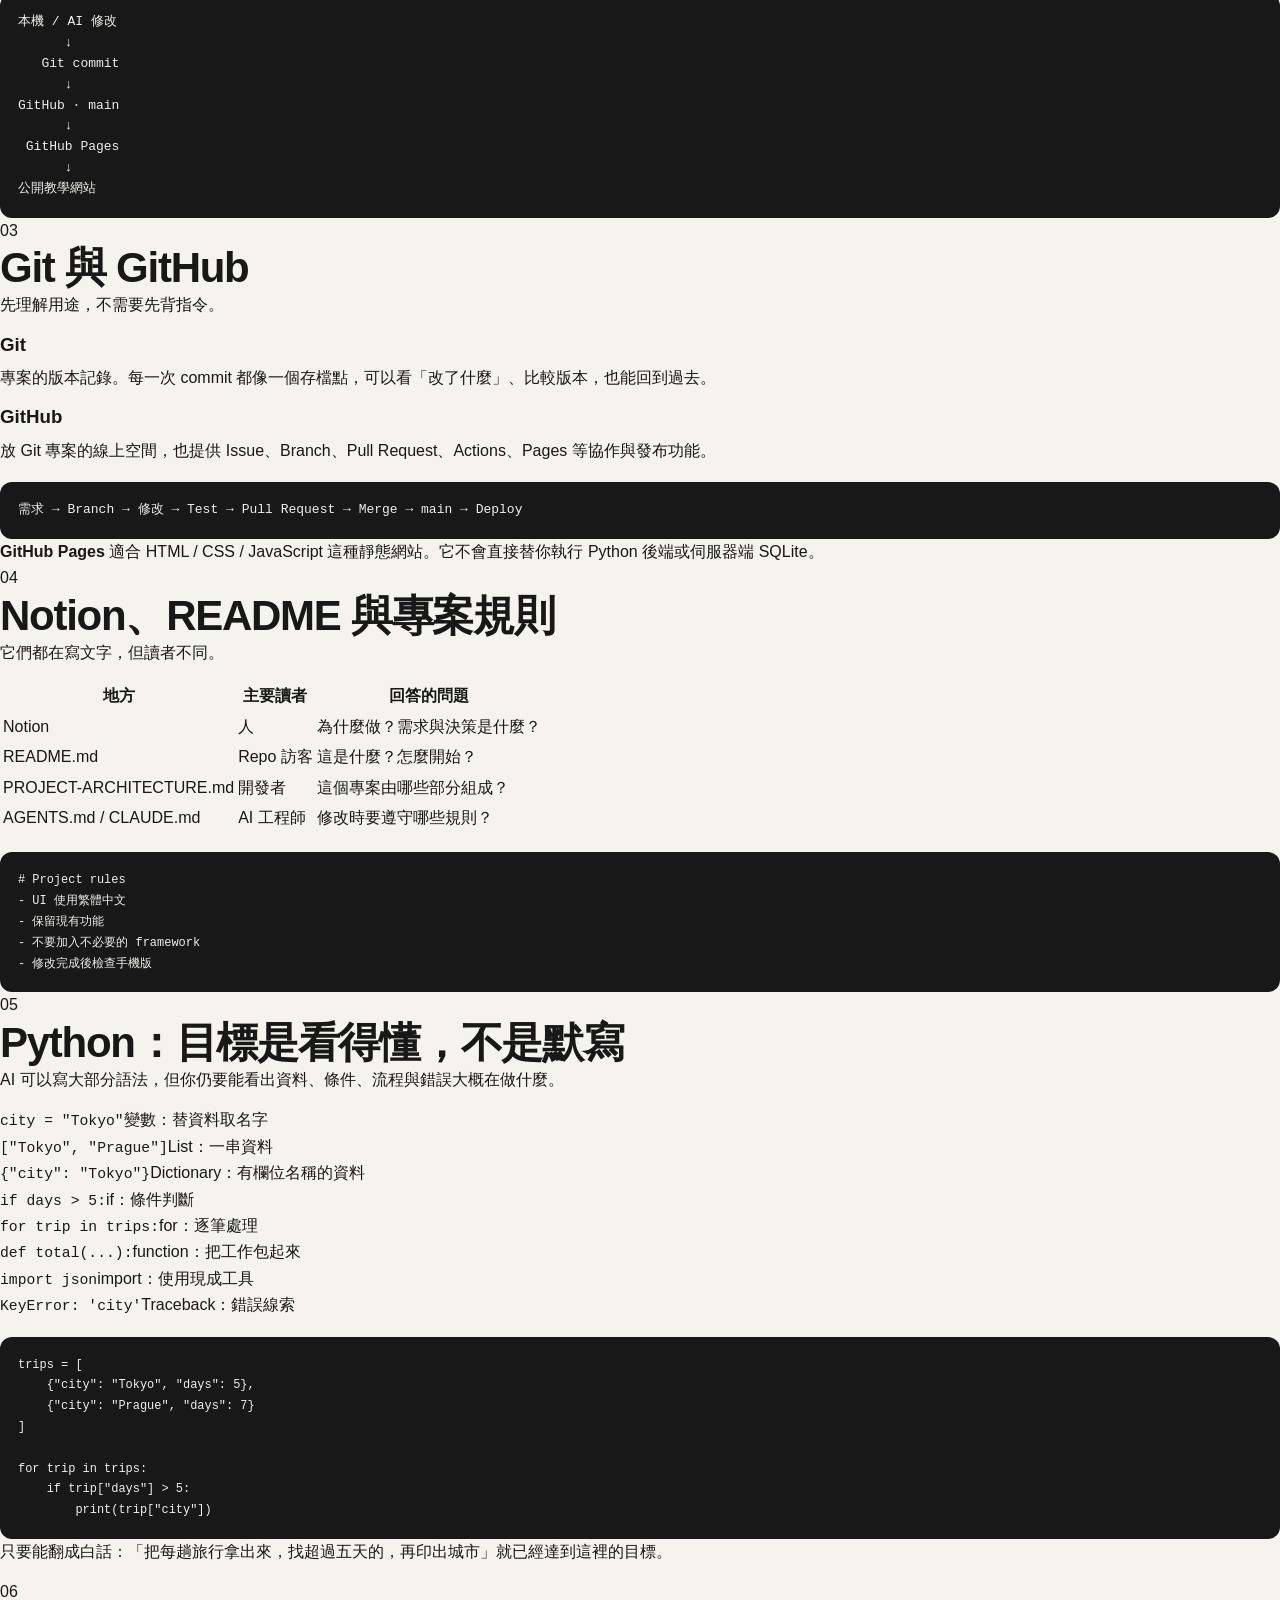
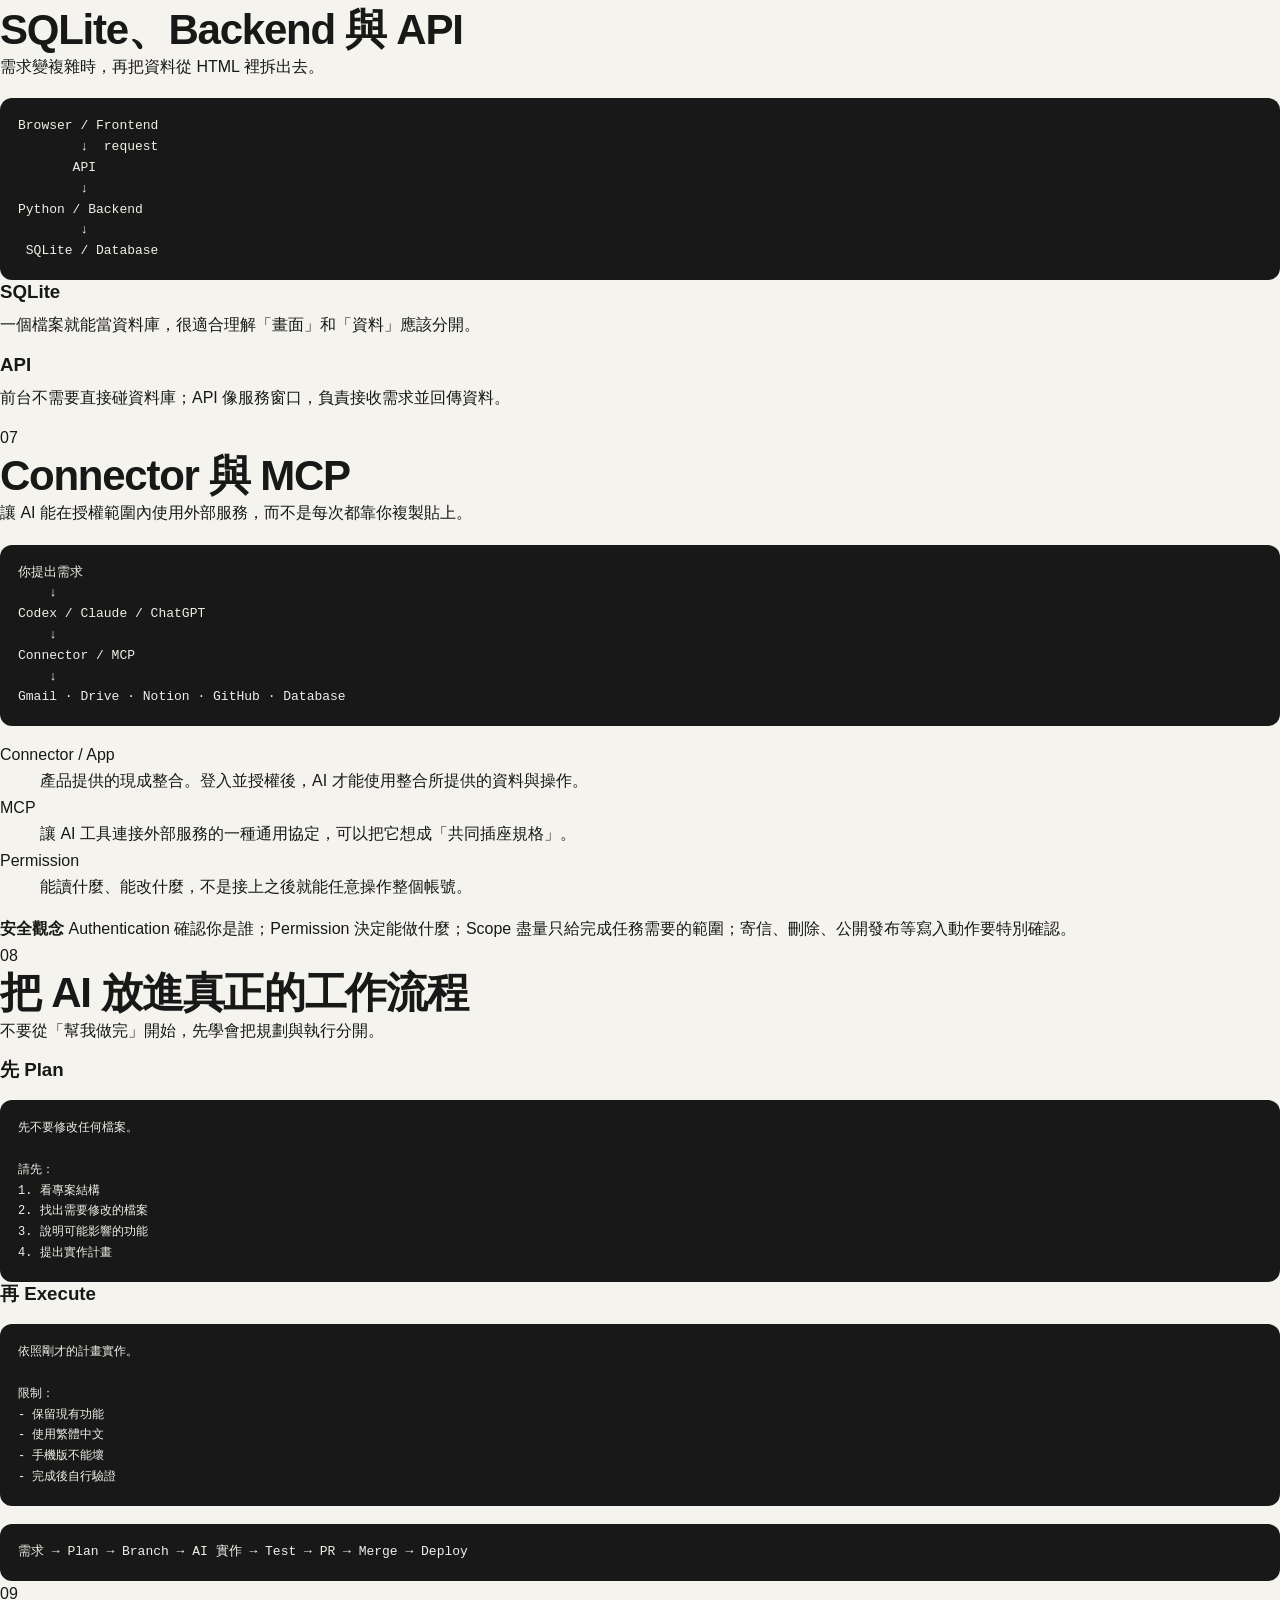
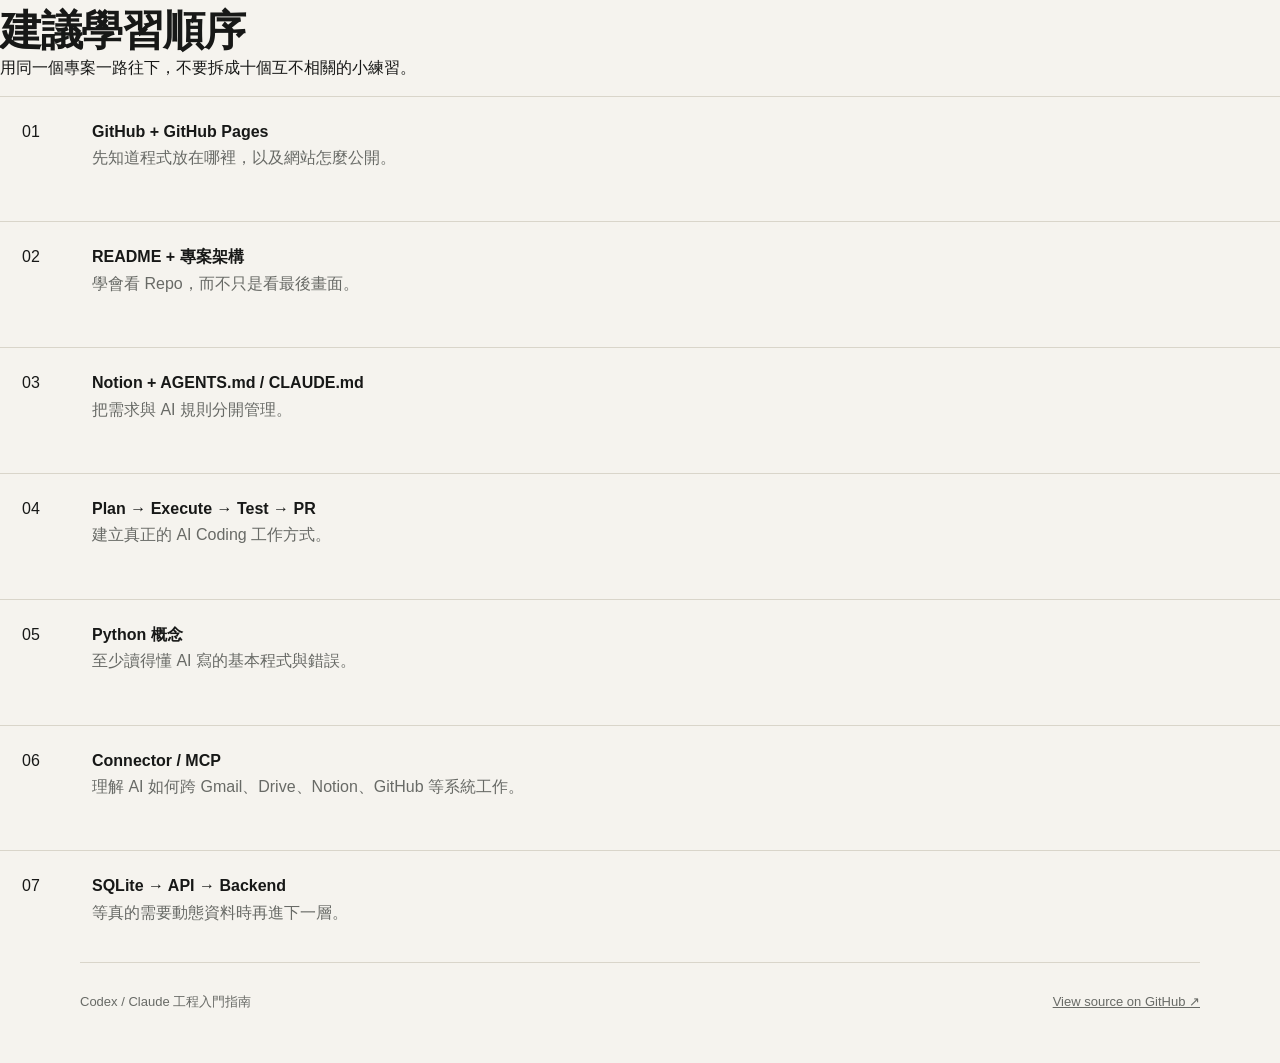
==== commit 1f5bbd6b: "Redesign guide as a minimal documentation site" ====
--- a/index.html
+++ b/index.html
@@ -3,212 +3,180 @@
 <head>
   <meta charset="utf-8" />
   <meta name="viewport" content="width=device-width, initial-scale=1" />
-  <meta name="description" content="用一個旅遊網站，理解 Codex、Claude Code、GitHub、Notion、Python、SQLite、API 與 AI 工程工作流。" />
+  <meta name="description" content="Codex / Claude 工程入門指南：用一個真的 GitHub 專案理解 AI Coding、Git、Python、資料庫與 Connector。" />
   <title>Codex / Claude 工程入門指南</title>
   <link rel="stylesheet" href="styles.css" />
 </head>
 <body>
-  <header class="topbar">
-    <a class="brand" href="#top">Codex / Claude Starter</a>
-    <nav aria-label="主要導覽">
-      <a href="#map">全貌</a>
-      <a href="#ai">AI 模型與模式</a>
-      <a href="#workflow">工作流</a>
-      <a href="#stack">工具</a>
-      <a href="#python">Python</a>
-      <a href="#connector">Connector</a>
-      <a href="#lesson">教學順序</a>
-    </nav>
+  <header class="mobile-header">
+    <a href="#top">Codex / Claude</a>
+    <a href="https://github.com/k1everwann/codex-starter-guide" target="_blank" rel="noreferrer">GitHub ↗</a>
   </header>
 
-  <main id="top">
-    <section class="hero section">
-      <div class="eyebrow">FROM VIBE CODING TO A REAL PROJECT</div>
-      <h1>你已經用 AI 做出旅遊網站。<br />下一步是學會管理一個真正的專案。</h1>
-      <p class="lead">這不是語法課。用你已經做好的旅遊網站，理解 Codex / Claude、Git、GitHub、Notion、Python、SQLite、API、Connector，以及工程師真正的工作流程。</p>
-      <div class="hero-actions">
-        <a class="button primary" href="#map">先看全貌</a>
-        <a class="button" href="#lesson">照教學順序做</a>
+  <div class="layout">
+    <aside class="sidebar">
+      <div class="sidebar-brand">
+        <span>Codex / Claude</span>
+        <strong>工程入門指南</strong>
       </div>
-      <div class="callout">
-        <strong>先記一句：</strong>AI 幫你「寫出網頁」只是起點；真正的工程能力，是能把需求、規則、程式碼、資料、版本與部署串成一套可維護的流程。
+      <nav aria-label="章節">
+        <a href="#overview">Overview</a>
+        <a href="#ai">AI 模型與模式</a>
+        <a href="#repo">這個 Repo</a>
+        <a href="#git">Git / GitHub</a>
+        <a href="#docs">文件與規則</a>
+        <a href="#python">Python</a>
+        <a href="#data">Data / API</a>
+        <a href="#connector">Connector / MCP</a>
+        <a href="#workflow">工作流程</a>
+        <a href="#roadmap">學習順序</a>
+      </nav>
+      <div class="sidebar-links">
+        <a href="https://github.com/k1everwann/codex-starter-guide" target="_blank" rel="noreferrer">Repository ↗</a>
+        <a href="https://k1everwann.github.io/codex-starter-guide/" target="_blank" rel="noreferrer">Live site ↗</a>
       </div>
-    </section>
-
-    <section id="map" class="section">
-      <div class="section-head">
-        <span>01</span>
-        <div><h2>先把整套東西想成一間小公司</h2><p>每個工具都有不同職責，不要把它們混在一起。</p></div>
-      </div>
-
-      <div class="company-grid">
-        <article class="role-card"><div class="icon">🧠</div><h3>Model</h3><p>大腦。決定理解、推理與寫程式的能力。</p><small>Claude Opus / Sonnet / Haiku；Codex 可選模型與推理程度。</small></article>
-        <article class="role-card"><div class="icon">👨‍💻</div><h3>Codex / Claude Code</h3><p>AI 工程師＋工作台。會讀檔、改程式、執行工具。</p></article>
-        <article class="role-card"><div class="icon">📋</div><h3>Notion</h3><p>企劃室與 Wiki。記錄需求、決策、旅遊規劃與待辦。</p></article>
-        <article class="role-card"><div class="icon">🕘</div><h3>Git</h3><p>時光機。每次修改都有存檔點，可以比較與回復。</p></article>
-        <article class="role-card"><div class="icon">🏢</div><h3>GitHub</h3><p>程式碼總部。放 Repo、Issue、Branch、Pull Request。</p></article>
-        <article class="role-card"><div class="icon">🗄️</div><h3>SQLite</h3><p>網站的記憶。把行程、飯店、景點變成結構化資料。</p></article>
-        <article class="role-card"><div class="icon">🔌</div><h3>Connector</h3><p>幫 AI 開門。在授權範圍內讀 Gmail、Drive、Notion 等資料。</p></article>
-        <article class="role-card"><div class="icon">📜</div><h3>Project Rules</h3><p>AI 員工手冊。Codex 看 <code>AGENTS.md</code>；Claude Code 常用 <code>CLAUDE.md</code>。</p></article>
-      </div>
-    </section>
-
-    <section id="ai" class="section contrast">
-      <div class="section-head">
-        <span>02</span>
-        <div><h2>Model、Agent、Mode 到底差在哪？</h2><p>這是新手最容易混在一起的四個層次。</p></div>
-      </div>
-
-      <div class="layer-stack">
-        <div class="layer"><b>1. Model = 大腦</b><span>「誰在想？」</span><p>模型版本會變，不用死背型號。先理解：更強的模型通常適合複雜架構與除錯；更快的模型適合日常小修改。</p></div>
-        <div class="layer"><b>2. Agent = 工程師</b><span>「誰在做？」</span><p>Codex / Claude Code 不只是聊天介面，它們能讀 Repo、執行命令、修改檔案、測試與使用工具。</p></div>
-        <div class="layer"><b>3. Mode = 工作方式</b><span>「現在先想，還是直接做？」</span><p>Plan 類模式先調查與提出方案；執行類模式才真的修改程式。權限模式則決定每一步要不要先問你。</p></div>
-        <div class="layer"><b>4. Rules = 公司規章</b><span>「做事要遵守什麼？」</span><p><code>AGENTS.md</code> / <code>CLAUDE.md</code> 放長期規則，例如語言、資料夾、測試方式與不能亂動的區域。</p></div>
-      </div>
-
-      <div class="compare-grid">
-        <article class="panel">
-          <div class="tag">Claude Code</div>
-          <h3>Plan Mode = 先勘查，不施工</h3>
-          <p>Plan Mode 會讀檔、探索程式碼、提出方案，但在你批准前不改原始碼。很適合需求還沒完全想清楚，或改動範圍大的任務。</p>
-          <ul>
-            <li><strong>Sonnet：</strong>日常 coding 的平衡選擇。</li>
-            <li><strong>Opus：</strong>複雜推理、架構與難題。</li>
-            <li><strong>Haiku：</strong>較簡單、速度優先的工作。</li>
-            <li><strong>opusplan：</strong>目前可讓 Plan 階段使用 Opus、執行階段切到 Sonnet。</li>
-          </ul>
-        </article>
-        <article class="panel">
-          <div class="tag">Codex</div>
-          <h3>Plan / Default = 規劃與執行分開</h3>
-          <p>Codex 的 Plan collaboration mode 以非破壞性探索與完整計畫為主；切回 Default 後才執行修改。你也能選模型與 reasoning effort。</p>
-          <ul>
-            <li><strong>較低 reasoning：</strong>快，適合明確的小修改。</li>
-            <li><strong>較高 reasoning：</strong>慢一些，但更適合跨檔、架構、難除錯。</li>
-            <li><strong>不要迷信最高：</strong>任務簡單時，高推理只會增加等待與成本。</li>
-          </ul>
-        </article>
-      </div>
-
-      <div class="analogy">
-        <div><b>超簡單比喻</b></div>
-        <p><strong>Model</strong> 是工程師的腦袋；<strong>Codex / Claude Code</strong> 是你聘請的工程師；<strong>Plan Mode</strong> 是「先畫施工圖」；<strong>Default / Execute</strong> 是「開始施工」；<strong>AGENTS.md / CLAUDE.md</strong> 是公司 SOP。</p>
-      </div>
-    </section>
-
-    <section id="workflow" class="section">
-      <div class="section-head">
-        <span>03</span>
-        <div><h2>一次真正的小型開發流程</h2><p>以「新增布拉格旅行頁」為例。</p></div>
-      </div>
-
-      <div class="flow" aria-label="開發流程">
-        <div class="flow-item"><b>Notion</b><span>寫需求</span></div><i>→</i>
-        <div class="flow-item"><b>GitHub Issue</b><span>變成工作單</span></div><i>→</i>
-        <div class="flow-item accent"><b>Plan Mode</b><span>先分析怎麼做</span></div><i>→</i>
-        <div class="flow-item"><b>Branch</b><span>開施工區</span></div><i>→</i>
-        <div class="flow-item accent"><b>Codex / Claude</b><span>實作</span></div><i>→</i>
-        <div class="flow-item"><b>Test</b><span>驗證</span></div><i>→</i>
-        <div class="flow-item"><b>Pull Request</b><span>檢查差異</span></div><i>→</i>
-        <div class="flow-item"><b>Merge</b><span>進 main</span></div><i>→</i>
-        <div class="flow-item success"><b>Deploy</b><span>網站更新</span></div>
-      </div>
-
-      <div class="two-col">
-        <article class="panel">
-          <h3>先給 Plan Mode</h3>
-          <pre><code>我要新增 Prague 行程。
-先不要修改任何檔案。
-
-請先：
-1. 看目前專案結構
-2. 找出應該修改哪些檔案
-3. 說明資料要放哪裡
-4. 說明可能影響哪些既有功能
-5. 提出實作計畫</code></pre>
-        </article>
-        <article class="panel">
-          <h3>確認後再執行</h3>
-          <pre><code>依照剛才的計畫實作。
-
-限制：
-- 保留現有 Tokyo 行程
+    </aside>
+
+    <main class="content" id="top">
+      <section class="intro" id="overview">
+        <p class="kicker">Codex / Claude</p>
+        <h1>工程入門指南</h1>
+        <p class="intro-text">給已經開始用 AI 寫程式的人。這裡不要求你先背大量語法，而是先看懂一個專案有哪些部分、AI 在哪裡工作，以及程式如何從 GitHub 變成真正可以打開的網站。</p>
+        <div class="intro-links">
+          <a href="#repo">先看專案架構 →</a>
+          <a href="#roadmap">照順序學 →</a>
+        </div>
+        <div class="note">
+          <strong>這個網站本身就是教材。</strong>
+          <span>你現在看的頁面，就是由同一個 GitHub Repo 的 <code>index.html</code>、<code>styles.css</code> 和 <code>script.js</code> 組成，再透過 GitHub Pages 發布。</span>
+        </div>
+      </section>
+
+      <section id="ai">
+        <div class="section-label">01</div>
+        <h2>AI 模型與模式</h2>
+        <p class="section-lead">先把四個常被混在一起的概念拆開。</p>
+
+        <dl class="definitions">
+          <div><dt>Model</dt><dd><strong>誰在想。</strong> 模型是大腦。較強的模型適合複雜分析；較快的模型適合明確的小修改。</dd></div>
+          <div><dt>Agent</dt><dd><strong>誰在做。</strong> Codex / Claude Code 能讀專案、改檔案、使用工具，而不只是聊天。</dd></div>
+          <div><dt>Mode</dt><dd><strong>現在怎麼工作。</strong> Plan 類模式先調查與規劃；執行類模式才真正改程式。</dd></div>
+          <div><dt>Rules</dt><dd><strong>做事要遵守什麼。</strong> 專案規則可以放在 <code>AGENTS.md</code> 或 <code>CLAUDE.md</code>。</dd></div>
+        </dl>
+
+        <table>
+          <thead><tr><th></th><th>適合拿來理解的方式</th></tr></thead>
+          <tbody>
+            <tr><td>Claude</td><td>Opus / Sonnet / Haiku 可以先理解成不同能力與速度取向；Plan Mode 是先看清楚再施工。</td></tr>
+            <tr><td>Codex</td><td>可以選模型與推理程度；Plan 先分析，Default / Execute 再進行實作。</td></tr>
+          </tbody>
+        </table>
+
+        <pre class="diagram">Model   = 工程師的大腦
+Agent   = 工程師本人
+Plan    = 先看圖、量尺寸
+Execute = 開始施工
+Rules   = 公司 SOP</pre>
+      </section>
+
+      <section id="repo">
+        <div class="section-label">02</div>
+        <h2>直接拿這個 Repo 學專案架構</h2>
+        <p class="section-lead">打開 <a href="https://github.com/k1everwann/codex-starter-guide" target="_blank" rel="noreferrer">github.com/k1everwann/codex-starter-guide ↗</a>，對照下面的檔案樹。</p>
+
+        <pre class="tree"><code>codex-starter-guide/
+├─ index.html                 網站內容與結構
+├─ styles.css                 排版與視覺
+├─ script.js                  少量網頁互動
+├─ README.md                  Repo 首頁與入口
+├─ PROJECT-ARCHITECTURE.md    專案架構導讀
+├─ AGENTS.md                  Codex 的專案規則
+├─ CLAUDE.md                  Claude Code 的專案規則
+├─ .gitignore                 不要進 Git 的檔案
+├─ .env.example               環境變數範例
+└─ .nojekyll                  GitHub Pages 設定</code></pre>
+
+        <div class="repo-steps">
+          <div><span>01</span><p>先打開 <code>index.html</code>，找一句你在這個網站上看得到的文字。</p></div>
+          <div><span>02</span><p>再打開 <code>styles.css</code>，看同一個 HTML 怎麼被排版。</p></div>
+          <div><span>03</span><p>看 Commits，理解每次修改都是一個可以追蹤的版本。</p></div>
+          <div><span>04</span><p>回到公開網站，理解 <code>main</code> 的內容如何經 GitHub Pages 變成網頁。</p></div>
+        </div>
+
+        <pre class="diagram">本機 / AI 修改
+      ↓
+   Git commit
+      ↓
+GitHub · main
+      ↓
+ GitHub Pages
+      ↓
+公開教學網站</pre>
+      </section>
+
+      <section id="git">
+        <div class="section-label">03</div>
+        <h2>Git 與 GitHub</h2>
+        <p class="section-lead">先理解用途，不需要先背指令。</p>
+
+        <div class="split">
+          <div>
+            <h3>Git</h3>
+            <p>專案的版本記錄。每一次 commit 都像一個存檔點，可以看「改了什麼」、比較版本，也能回到過去。</p>
+          </div>
+          <div>
+            <h3>GitHub</h3>
+            <p>放 Git 專案的線上空間，也提供 Issue、Branch、Pull Request、Actions、Pages 等協作與發布功能。</p>
+          </div>
+        </div>
+
+        <pre class="diagram">需求 → Branch → 修改 → Test → Pull Request → Merge → main → Deploy</pre>
+
+        <div class="note quiet">
+          <strong>GitHub Pages</strong>
+          <span>適合 HTML / CSS / JavaScript 這種靜態網站。它不會直接替你執行 Python 後端或伺服器端 SQLite。</span>
+        </div>
+      </section>
+
+      <section id="docs">
+        <div class="section-label">04</div>
+        <h2>Notion、README 與專案規則</h2>
+        <p class="section-lead">它們都在寫文字，但讀者不同。</p>
+
+        <table>
+          <thead><tr><th>地方</th><th>主要讀者</th><th>回答的問題</th></tr></thead>
+          <tbody>
+            <tr><td>Notion</td><td>人</td><td>為什麼做？需求與決策是什麼？</td></tr>
+            <tr><td>README.md</td><td>Repo 訪客</td><td>這是什麼？怎麼開始？</td></tr>
+            <tr><td>PROJECT-ARCHITECTURE.md</td><td>開發者</td><td>這個專案由哪些部分組成？</td></tr>
+            <tr><td>AGENTS.md / CLAUDE.md</td><td>AI 工程師</td><td>修改時要遵守哪些規則？</td></tr>
+          </tbody>
+        </table>
+
+        <pre><code># Project rules
 - UI 使用繁體中文
-- 手機版不能壞
-- 完成後自行測試
-- 最後摘要修改了哪些檔案</code></pre>
-        </article>
-      </div>
-    </section>
-
-    <section id="stack" class="section contrast">
-      <div class="section-head">
-        <span>04</span>
-        <div><h2>每個工具到底負責什麼？</h2><p>用最少的概念，把真正的開發世界串起來。</p></div>
-      </div>
-
-      <div class="tool-list">
-        <article><div class="tool-no">A</div><div><h3>Git + GitHub：時光機 + 雲端總部</h3><p>Git 負責版本；GitHub 放 Repo、Issue、Branch、PR。兩者不是同一個東西。</p><div class="mini">Git = 存檔系統　／　GitHub = 放存檔與協作的地方</div></div></article>
-        <article><div class="tool-no">B</div><div><h3>GitHub Pages：把靜態網站公開</h3><p>HTML / CSS / JavaScript 可以直接發布成公開網站。很適合第一個作品集，但它不會替你執行 Python、Node.js 或 SQLite 後端。</p></div></article>
-        <article><div class="tool-no">C</div><div><h3>Notion：人看的文件</h3><p>放需求、企劃、決策、旅遊規劃、TODO。它回答「為什麼做、想做什麼」。</p></div></article>
-        <article><div class="tool-no">D</div><div><h3>README.md：Repo 的門面</h3><p>告訴來到 GitHub 的人「這是什麼、怎麼執行、有哪些功能」。作品集一定要有。</p></div></article>
-        <article><div class="tool-no">E</div><div><h3>AGENTS.md / CLAUDE.md：AI 的長期規則</h3><p>不要每次重講「用繁中、不要改某資料夾、改完要測試」。把固定規則寫進專案。</p></div></article>
-        <article><div class="tool-no">F</div><div><h3>Issue → Branch → Pull Request：正式的修改流程</h3><p>Issue 是工單；Branch 是平行施工區；Pull Request 是「我改好了，請檢查後合併」。</p></div></article>
-        <article><div class="tool-no">G</div><div><h3>Test：AI 說 Done 不代表真的 Done</h3><p>至少檢查桌機、手機、舊功能、連結與部署。之後再學自動化測試。</p></div></article>
-        <article><div class="tool-no">H</div><div><h3>.env / Secret：鑰匙不要貼在 GitHub 上</h3><p>API Key、密碼、Token 不要 commit。公開 Repo 特別要養成這個習慣。</p></div></article>
-        <article><div class="tool-no">I</div><div><h3>SQLite：Database 新手村</h3><p>它可以把資料庫裝在一個檔案裡，很適合從「資料寫死在 HTML」進化到「程式讀資料」。</p></div></article>
-        <article><div class="tool-no">J</div><div><h3>API：前台與資料之間的服務窗口</h3><p>Frontend 不必直接碰 Database；它向 API 要資料，API 再處理資料庫與商業邏輯。</p></div></article>
-        <article><div class="tool-no">K</div><div><h3>Connector / MCP：AI 與外部世界的橋</h3><p>讓 AI 在你授權的範圍內使用 Gmail、Drive、Notion、GitHub、Database 等外部資料與工具，不用每次手動複製貼上。</p></div></article>
-        <article><div class="tool-no">L</div><div><h3>Deploy + Log：上線與出事後找證據</h3><p>Local 能跑不代表 Internet 能跑。Deploy 是把成品上線；Log 像飛機黑盒子，出錯時靠它查原因。</p></div></article>
-      </div>
-    </section>
-
-    <section class="section" id="docs">
-      <div class="section-head">
-        <span>05</span>
-        <div><h2>Notion、README、Rules 要怎麼分？</h2><p>三種文件看起來都像 Markdown，但讀者不一樣。</p></div>
-      </div>
-      <div class="doc-grid">
-        <article><h3>Notion</h3><strong>給「人」看</strong><p>需求、背景、決策、旅遊內容、Roadmap。</p><code>我們為什麼要做這個功能？</code></article>
-        <article><h3>README.md</h3><strong>給「Repo 的訪客」看</strong><p>專案介紹、功能、啟動方式、Demo。</p><code>這個專案是什麼？怎麼用？</code></article>
-        <article><h3>AGENTS.md / CLAUDE.md</h3><strong>給「AI 工程師」看</strong><p>專案規則、架構慣例、測試方法、禁區。</p><code>你改這個專案時要怎麼做？</code></article>
-      </div>
-    </section>
-
-    <section class="section" id="python">
-      <div class="section-head">
-        <span>06</span>
-        <div><h2>Python：不用背語法，先學會看懂</h2><p>AI 可以負責寫大部分程式；你至少要能判斷它正在處理什麼資料、做什麼判斷，以及錯在哪裡。</p></div>
-      </div>
-
-      <div class="python-intro">
-        <div class="python-message">
-          <b>AI 時代的 Python 目標</b>
-          <p>不是考你能不能從空白頁手寫程式，而是看到 Codex / Claude 產生的 Python 時，能大概讀懂、能問對問題、能看懂錯誤。</p>
-        </div>
-        <div class="python-role">
-          <span>HTML = 內容</span>
-          <span>CSS = 長相</span>
-          <span>JavaScript = 瀏覽器互動</span>
-          <span class="active">Python = 資料 / 自動化 / Backend 常見工具</span>
-        </div>
-      </div>
-
-      <div class="concept-grid">
-        <article><b>變數</b><code>city = "Tokyo"</code><p>替一個值取名字。</p></article>
-        <article><b>List</b><code>["Tokyo", "Prague"]</code><p>一串資料。</p></article>
-        <article><b>Dictionary</b><code>{"city": "Tokyo"}</code><p>有欄位名稱的一筆資料。</p></article>
-        <article><b>if</b><code>if days &gt; 5:</code><p>符合條件才做事。</p></article>
-        <article><b>for</b><code>for trip in trips:</code><p>把一串資料逐筆處理。</p></article>
-        <article><b>function</b><code>def total(...):</code><p>把一段工作包起來重複使用。</p></article>
-        <article><b>import</b><code>import json</code><p>使用現成工具或套件。</p></article>
-        <article><b>Error / Traceback</b><code>KeyError: 'city'</code><p>程式留下的錯誤線索，不用靠猜。</p></article>
-      </div>
-
-      <div class="two-col python-example">
-        <article class="panel">
-          <h3>你只要能讀懂這種程度</h3>
-          <pre><code>trips = [
+- 保留現有功能
+- 不要加入不必要的 framework
+- 修改完成後檢查手機版</code></pre>
+      </section>
+
+      <section id="python">
+        <div class="section-label">05</div>
+        <h2>Python：目標是看得懂，不是默寫</h2>
+        <p class="section-lead">AI 可以寫大部分語法，但你仍要能看出資料、條件、流程與錯誤大概在做什麼。</p>
+
+        <div class="concept-list">
+          <div><code>city = "Tokyo"</code><span>變數：替資料取名字</span></div>
+          <div><code>["Tokyo", "Prague"]</code><span>List：一串資料</span></div>
+          <div><code>{"city": "Tokyo"}</code><span>Dictionary：有欄位名稱的資料</span></div>
+          <div><code>if days &gt; 5:</code><span>if：條件判斷</span></div>
+          <div><code>for trip in trips:</code><span>for：逐筆處理</span></div>
+          <div><code>def total(...):</code><span>function：把工作包起來</span></div>
+          <div><code>import json</code><span>import：使用現成工具</span></div>
+          <div><code>KeyError: 'city'</code><span>Traceback：錯誤線索</span></div>
+        </div>
+
+        <pre><code>trips = [
     {"city": "Tokyo", "days": 5},
     {"city": "Prague", "days": 7}
 ]
@@ -216,171 +184,107 @@
 for trip in trips:
     if trip["days"] &gt; 5:
         print(trip["city"])</code></pre>
-        </article>
-        <article class="panel explanation">
-          <h3>不用背，能翻成白話就夠</h3>
-          <ol>
-            <li><code>trips</code> 是一串旅行資料。</li>
-            <li><code>for</code> 把每趟旅行一個一個拿出來。</li>
-            <li><code>if</code> 判斷旅行是否超過 5 天。</li>
-            <li>符合條件就印出城市名稱。</li>
-          </ol>
-          <div class="mini">看到不懂的語法 → 先叫 AI 解釋，不要急著叫它重寫整份。</div>
-        </article>
-      </div>
-
-      <div class="callout python-debug">
-        <strong>比背語法更重要：</strong>遇到錯誤時，把「預期結果、實際結果、完整 Error / Traceback」交給 AI，先要求它解釋 root cause，再修改程式。
-      </div>
-    </section>
-
-    <section class="section contrast" id="data">
-      <div class="section-head">
-        <span>07</span>
-        <div><h2>從靜態頁面進化到真正的 Web App</h2><p>先不要一次全學；讓需求自然逼出下一個概念。</p></div>
-      </div>
-      <div class="evolution">
-        <div><b>現在</b><span>HTML / CSS / JS</span><small>行程直接寫在頁面</small></div><i>→</i>
-        <div><b>先會看懂</b><span>Python</span><small>理解資料與程式流程</small></div><i>→</i>
-        <div><b>下一步</b><span>SQLite</span><small>行程變成資料</small></div><i>→</i>
-        <div><b>再下一步</b><span>Backend + API</span><small>程式幫前台取資料</small></div><i>→</i>
-        <div><b>之後</b><span>Cloud Deploy</span><small>真正的動態 Web App</small></div>
-      </div>
-      <div class="two-col">
-        <article class="panel"><h3>寫死在 HTML</h3><pre><code>&lt;h2&gt;Tokyo&lt;/h2&gt;
-&lt;p&gt;2026-11-05&lt;/p&gt;</code></pre><p>兩趟旅行很簡單；五十趟開始痛苦。</p></article>
-        <article class="panel"><h3>放進 SQLite</h3><pre><code>trips
---------------------------
-id | city   | start_date
-1  | Tokyo  | 2026-11-05
-2  | Prague | 2027-03-20</code></pre><p>畫面和資料分開，才容易新增、搜尋與維護。</p></article>
-      </div>
-    </section>
-
-    <section class="section contrast" id="connector">
-      <div class="section-head">
-        <span>08</span>
-        <div><h2>Connector：讓 AI 不只看得到聊天視窗</h2><p>AI 本身很聰明，但如果沒有連接外部服務，它不知道你的信箱、雲端文件或工作系統裡有什麼。</p></div>
-      </div>
-
-      <div class="connector-analogy">
-        <div class="closed-room">
-          <div class="connector-icon">🤖</div>
-          <b>沒有 Connector</b>
-          <p>AI 像待在房間裡的工程師，只能看你貼進來的文字與目前專案檔案。</p>
-        </div>
-        <div class="bridge">授權的橋樑 →</div>
-        <div class="service-cloud">
-          <span>✉️ Gmail</span>
-          <span>📁 Google Drive</span>
-          <span>📚 Notion</span>
-          <span>🐙 GitHub</span>
-          <span>🗄️ Database</span>
-        </div>
-      </div>
-
-      <div class="compare-grid connector-cards">
-        <article class="panel">
-          <div class="tag">產品裡常看到</div>
-          <h3>Connector / App = 現成的門</h3>
-          <p>例如把 Google Drive、Gmail 或 Notion 接到 AI。登入並授權後，AI 才能依照允許的權限搜尋、讀取，某些整合也能執行支援的動作。</p>
-          <div class="mini">重點：不是「AI 自動知道全部資料」，而是你先連線 + 授權。</div>
-        </article>
-        <article class="panel">
-          <div class="tag">Claude Code 常見</div>
-          <h3>MCP = 通用的插座規格</h3>
-          <p>Model Context Protocol 可以把 AI 接到外部工具、API、Database。你可以把 MCP 想成「USB-C 規格」：服務只要提供相容介面，AI 就知道怎麼使用它提供的工具。</p>
-          <div class="mini">Connector 是「一扇門」；MCP 是「大家可以遵循的門鎖規格」。</div>
-        </article>
-      </div>
-
-      <div class="connector-flow">
-        <div><b>你下需求</b><span>「整理下一趟旅行」</span></div><i>→</i>
-        <div class="accent-box"><b>Codex / Claude / ChatGPT</b><span>判斷需要哪些資料</span></div><i>→</i>
-        <div><b>Connector / MCP</b><span>依權限呼叫工具</span></div><i>→</i>
-        <div><b>Gmail / Drive / Notion</b><span>回傳需要的內容</span></div><i>→</i>
-        <div class="success-box"><b>完成任務</b><span>整理、比較、更新或產生程式</span></div>
-      </div>
-
-      <div class="two-col connector-example">
-        <article class="panel">
-          <h3>沒有 Connector</h3>
-          <pre><code>你：我把機票 Email 貼給你。
-你：這是住宿 PDF。
-你：這是 Notion 行程。
-
-AI：好，我來整理。</code></pre>
-          <p>資料要自己找、自己複製、自己貼。</p>
-        </article>
-        <article class="panel">
-          <h3>有 Connector</h3>
-          <pre><code>幫我找 Gmail 的機票確認信，
-再看 Drive 的住宿資料與 Notion 行程，
-整理出缺少預約的日期。</code></pre>
-          <p>AI 可以直接向已授權的服務取得工作需要的資訊。</p>
-        </article>
-      </div>
-
-      <div class="permission-strip">
-        <div><b>🔐 Authentication</b><span>你是誰？先登入。</span></div>
-        <div><b>🎟️ Permission</b><span>可以讀什麼、改什麼？</span></div>
-        <div><b>🎯 Scope</b><span>只給完成任務需要的範圍。</span></div>
-        <div><b>✅ Confirmation</b><span>寄信、刪檔等動作要特別小心。</span></div>
-      </div>
-
-      <div class="callout">
-        <strong>最重要的安全觀念：</strong>Connector 不是把整個帳號「交給 AI」。AI 能做什麼取決於帳號本身的存取權、你授予的權限、工作區設定，以及該整合實際提供哪些操作。外部內容也可能包含惡意指令，所以高風險寫入動作不要無腦放行。
-      </div>
-    </section>
-
-    <section id="lesson" class="section">
-      <div class="section-head">
-        <span>09</span>
-        <div><h2>最適合新手的教學順序</h2><p>不要從背語法開始。每一步都讓現有旅遊網站多一個「真的有用」的能力。</p></div>
-      </div>
-
-      <ol class="roadmap">
-        <li><div class="step">1</div><div><h3>把現有旅遊網站放進 GitHub</h3><p>建立 Repo、README，理解 Git 與 GitHub 的差異。</p><span class="goal">成果：GitHub 上有第一個作品</span></div></li>
-        <li><div class="step">2</div><div><h3>用 GitHub Pages 公開</h3><p>讓朋友用手機真的開得到。理解 Local → GitHub → Deploy → Internet。</p><span class="goal">成果：一條公開網址</span></div></li>
-        <li><div class="step">3</div><div><h3>建立 Notion 專案頁</h3><p>寫需求、TODO、旅行規劃，再把一個需求變成 GitHub Issue。</p><span class="goal">成果：第一次有「需求 → 工單」</span></div></li>
-        <li><div class="step">4</div><div><h3>加入 AGENTS.md / CLAUDE.md</h3><p>把 UI 語言、風格、禁區、測試規則交給 AI。</p><span class="goal">成果：不用每次重講 SOP</span></div></li>
-        <li><div class="step">5</div><div><h3>用 Plan Mode 做一次功能</h3><p>先分析、再批准、再實作。學會把「想」跟「做」拆開。</p><span class="goal">成果：第一次有設計過的 AI 開發</span></div></li>
-        <li><div class="step">6</div><div><h3>Branch → Test → Pull Request</h3><p>不要直接在正式版本施工。看 diff、驗證，再 merge。</p><span class="goal">成果：接近公司的 Git 工作流</span></div></li>
-        <li><div class="step">7</div><div><h3>10 分鐘讀懂 Python</h3><p>只學變數、List / Dictionary、if、for、function、import 與 Traceback 的概念；不用背語法。</p><span class="goal">成果：AI 寫 Python 時你看得懂大意</span></div></li>
-        <li><div class="step">8</div><div><h3>先理解 Connector / MCP</h3><p>不用先會串 API，只要理解「AI 如何在授權下連到 Gmail、Drive、Notion、GitHub 或其他工具」，並知道讀取與寫入權限不同。</p><span class="goal">成果：知道 AI 如何跨系統工作</span></div></li>
-        <li><div class="step">9</div><div><h3>SQLite → API → Backend</h3><p>等靜態網站真的遇到資料管理需求，再學 Database 與 Backend；不用一開始就把所有技術塞進來。</p><span class="goal">成果：從網站走向 Web App</span></div></li>
-      </ol>
-    </section>
-
-    <section class="section finish">
-      <h2>最後要學的不是「怎麼叫 AI 寫 Code」</h2>
-      <p>而是能清楚告訴 AI：<strong>這是需求、這是現況、這是限制、這是規則；先分析方案，確認後實作，完成後驗證。</strong></p>
-      <div class="maturity">
-        <span>「幫我做一個網頁」</span><i>→</i>
-        <span>「先分析這個問題」</span><i>→</i>
-        <span class="strong">「這是需求與限制，先做 decision-complete plan，再實作與驗證。」</span>
-      </div>
-    </section>
-
-    <section class="section sources">
-      <h2>官方延伸閱讀</h2>
-      <p>模型與產品更新很快，所以這裡只教不容易過時的概念；需要最新細節時看官方文件。</p>
-      <div class="source-links">
-        <a href="https://code.claude.com/docs/en/permission-modes" target="_blank" rel="noreferrer">Claude Code Permission / Plan Modes ↗</a>
-        <a href="https://code.claude.com/docs/en/model-config" target="_blank" rel="noreferrer">Claude Code Model Configuration ↗</a>
-        <a href="https://github.com/openai/codex/blob/main/codex-rs/collaboration-mode-templates/templates/plan.md" target="_blank" rel="noreferrer">Codex Plan Mode source ↗</a>
-        <a href="https://developers.openai.com/api/docs/models/gpt-5.3-codex" target="_blank" rel="noreferrer">Codex model / reasoning reference ↗</a>
-        <a href="https://help.openai.com/zh-hant/articles/11487775-connectors-in-chatgpt" target="_blank" rel="noreferrer">ChatGPT Apps / Connectors ↗</a>
-        <a href="https://code.claude.com/docs/zh-TW/mcp" target="_blank" rel="noreferrer">Claude Code MCP ↗</a>
-      </div>
-      <p class="updated">內容原則檢查：2026-08-30</p>
-    </section>
-  </main>
-
-  <footer>
-    <span>Codex / Claude 工程入門指南</span>
-    <span>用旅行網站學真正的開發流程</span>
-  </footer>
+        <p class="after-code">只要能翻成白話：「把每趟旅行拿出來，找超過五天的，再印出城市」就已經達到這裡的目標。</p>
+      </section>
+
+      <section id="data">
+        <div class="section-label">06</div>
+        <h2>SQLite、Backend 與 API</h2>
+        <p class="section-lead">需求變複雜時，再把資料從 HTML 裡拆出去。</p>
+
+        <pre class="diagram">Browser / Frontend
+        ↓  request
+       API
+        ↓
+Python / Backend
+        ↓
+ SQLite / Database</pre>
+
+        <div class="split">
+          <div><h3>SQLite</h3><p>一個檔案就能當資料庫，很適合理解「畫面」和「資料」應該分開。</p></div>
+          <div><h3>API</h3><p>前台不需要直接碰資料庫；API 像服務窗口，負責接收需求並回傳資料。</p></div>
+        </div>
+      </section>
+
+      <section id="connector">
+        <div class="section-label">07</div>
+        <h2>Connector 與 MCP</h2>
+        <p class="section-lead">讓 AI 能在授權範圍內使用外部服務，而不是每次都靠你複製貼上。</p>
+
+        <pre class="diagram">你提出需求
+    ↓
+Codex / Claude / ChatGPT
+    ↓
+Connector / MCP
+    ↓
+Gmail · Drive · Notion · GitHub · Database</pre>
+
+        <dl class="definitions compact">
+          <div><dt>Connector / App</dt><dd>產品提供的現成整合。登入並授權後，AI 才能使用整合所提供的資料與操作。</dd></div>
+          <div><dt>MCP</dt><dd>讓 AI 工具連接外部服務的一種通用協定，可以把它想成「共同插座規格」。</dd></div>
+          <div><dt>Permission</dt><dd>能讀什麼、能改什麼，不是接上之後就能任意操作整個帳號。</dd></div>
+        </dl>
+
+        <div class="note quiet">
+          <strong>安全觀念</strong>
+          <span>Authentication 確認你是誰；Permission 決定能做什麼；Scope 盡量只給完成任務需要的範圍；寄信、刪除、公開發布等寫入動作要特別確認。</span>
+        </div>
+      </section>
+
+      <section id="workflow">
+        <div class="section-label">08</div>
+        <h2>把 AI 放進真正的工作流程</h2>
+        <p class="section-lead">不要從「幫我做完」開始，先學會把規劃與執行分開。</p>
+
+        <div class="prompt-grid">
+          <div>
+            <h3>先 Plan</h3>
+            <pre><code>先不要修改任何檔案。
+
+請先：
+1. 看專案結構
+2. 找出需要修改的檔案
+3. 說明可能影響的功能
+4. 提出實作計畫</code></pre>
+          </div>
+          <div>
+            <h3>再 Execute</h3>
+            <pre><code>依照剛才的計畫實作。
+
+限制：
+- 保留現有功能
+- 使用繁體中文
+- 手機版不能壞
+- 完成後自行驗證</code></pre>
+          </div>
+        </div>
+
+        <pre class="diagram">需求 → Plan → Branch → AI 實作 → Test → PR → Merge → Deploy</pre>
+      </section>
+
+      <section id="roadmap">
+        <div class="section-label">09</div>
+        <h2>建議學習順序</h2>
+        <p class="section-lead">用同一個專案一路往下，不要拆成十個互不相關的小練習。</p>
+
+        <ol class="roadmap">
+          <li><span>01</span><div><strong>GitHub + GitHub Pages</strong><p>先知道程式放在哪裡，以及網站怎麼公開。</p></div></li>
+          <li><span>02</span><div><strong>README + 專案架構</strong><p>學會看 Repo，而不只是看最後畫面。</p></div></li>
+          <li><span>03</span><div><strong>Notion + AGENTS.md / CLAUDE.md</strong><p>把需求與 AI 規則分開管理。</p></div></li>
+          <li><span>04</span><div><strong>Plan → Execute → Test → PR</strong><p>建立真正的 AI Coding 工作方式。</p></div></li>
+          <li><span>05</span><div><strong>Python 概念</strong><p>至少讀得懂 AI 寫的基本程式與錯誤。</p></div></li>
+          <li><span>06</span><div><strong>Connector / MCP</strong><p>理解 AI 如何跨 Gmail、Drive、Notion、GitHub 等系統工作。</p></div></li>
+          <li><span>07</span><div><strong>SQLite → API → Backend</strong><p>等真的需要動態資料時再進下一層。</p></div></li>
+        </ol>
+      </section>
+
+      <footer>
+        <span>Codex / Claude 工程入門指南</span>
+        <a href="https://github.com/k1everwann/codex-starter-guide" target="_blank" rel="noreferrer">View source on GitHub ↗</a>
+      </footer>
+    </main>
+  </div>
+
   <script src="script.js"></script>
 </body>
-</html>
+</html>
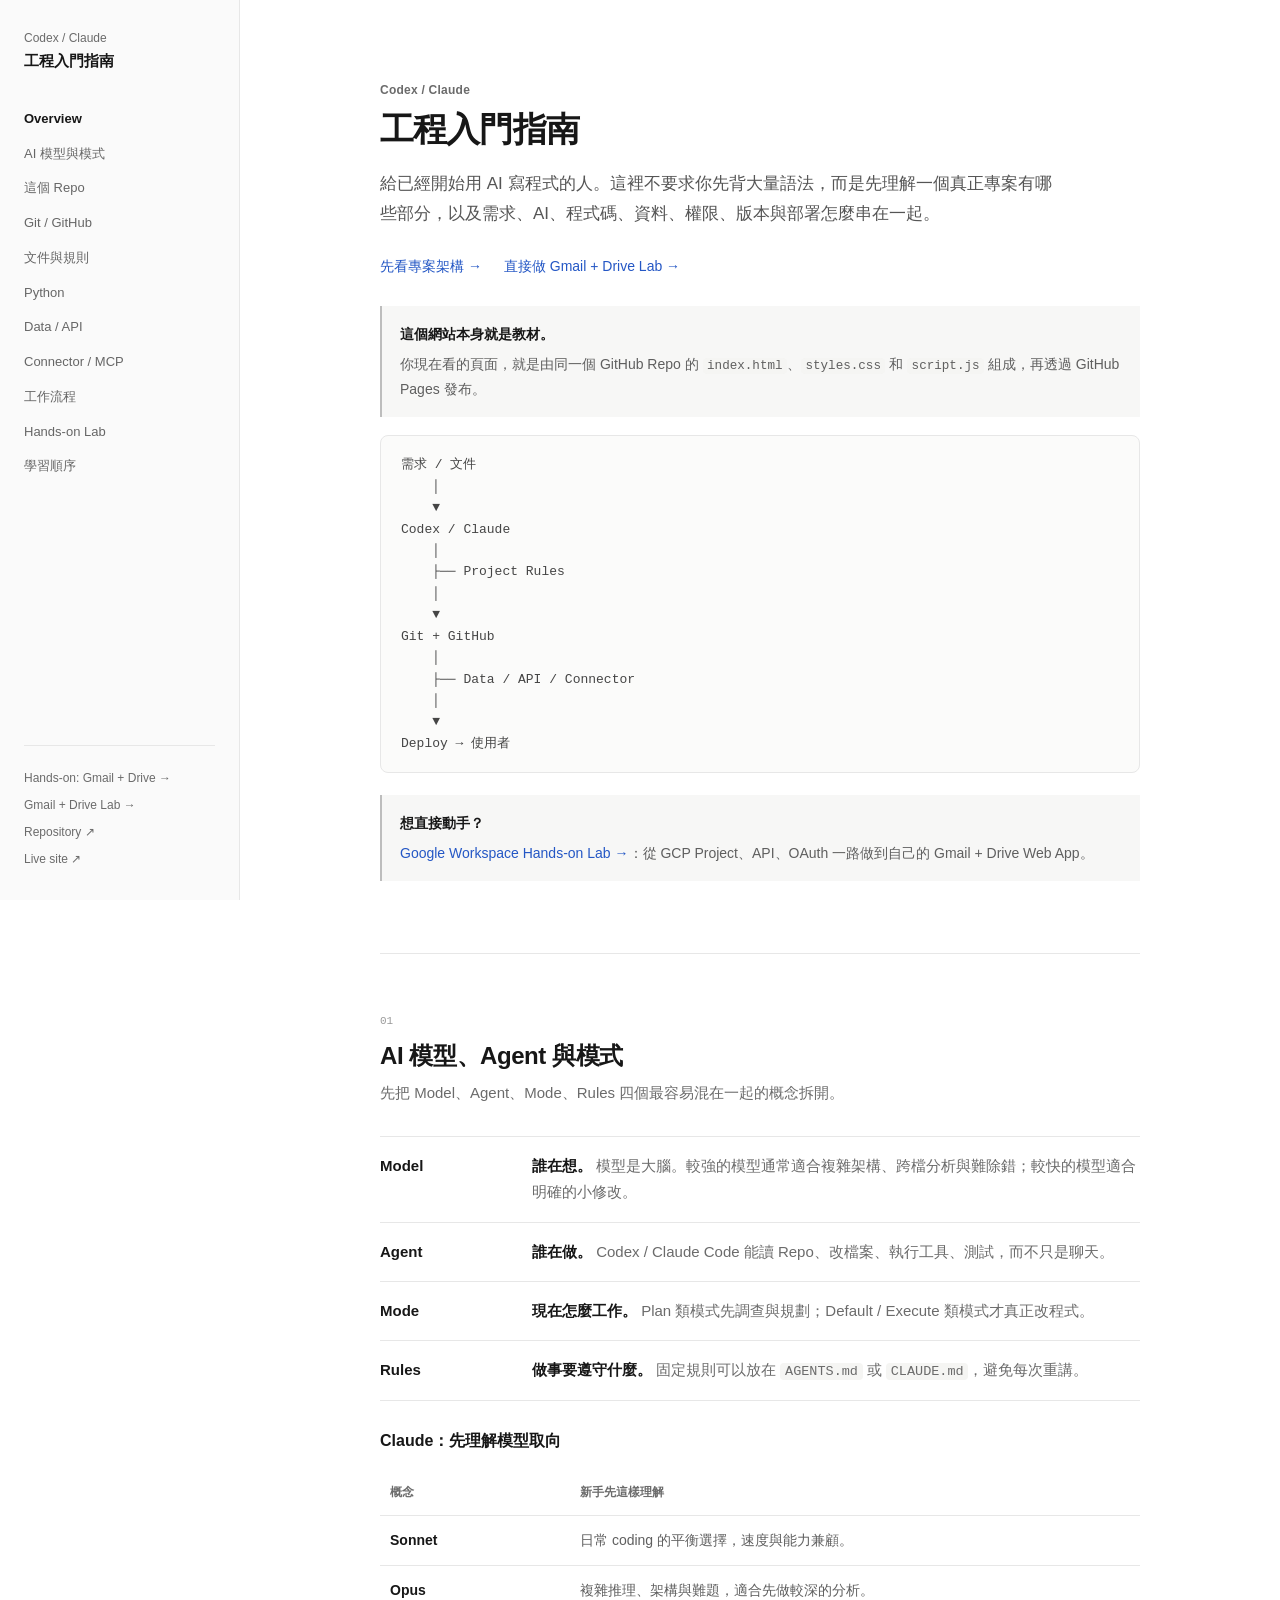
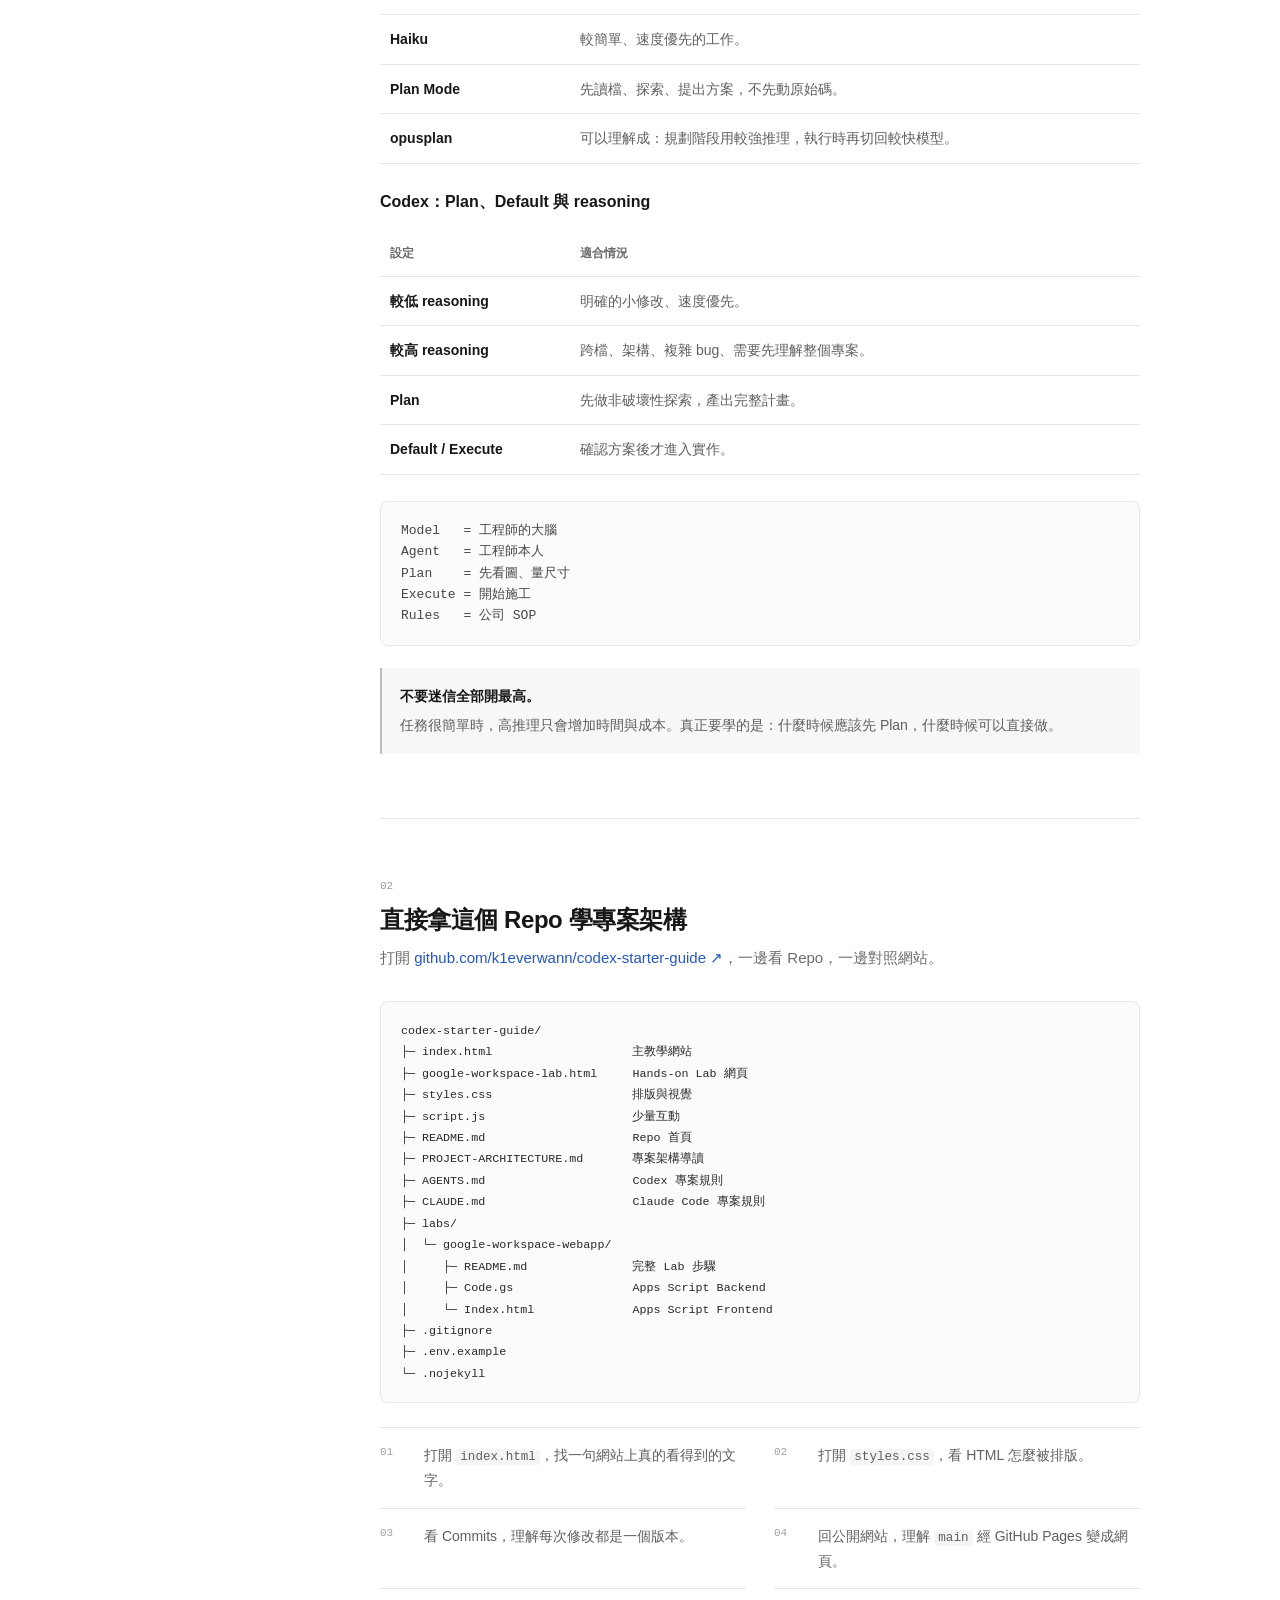
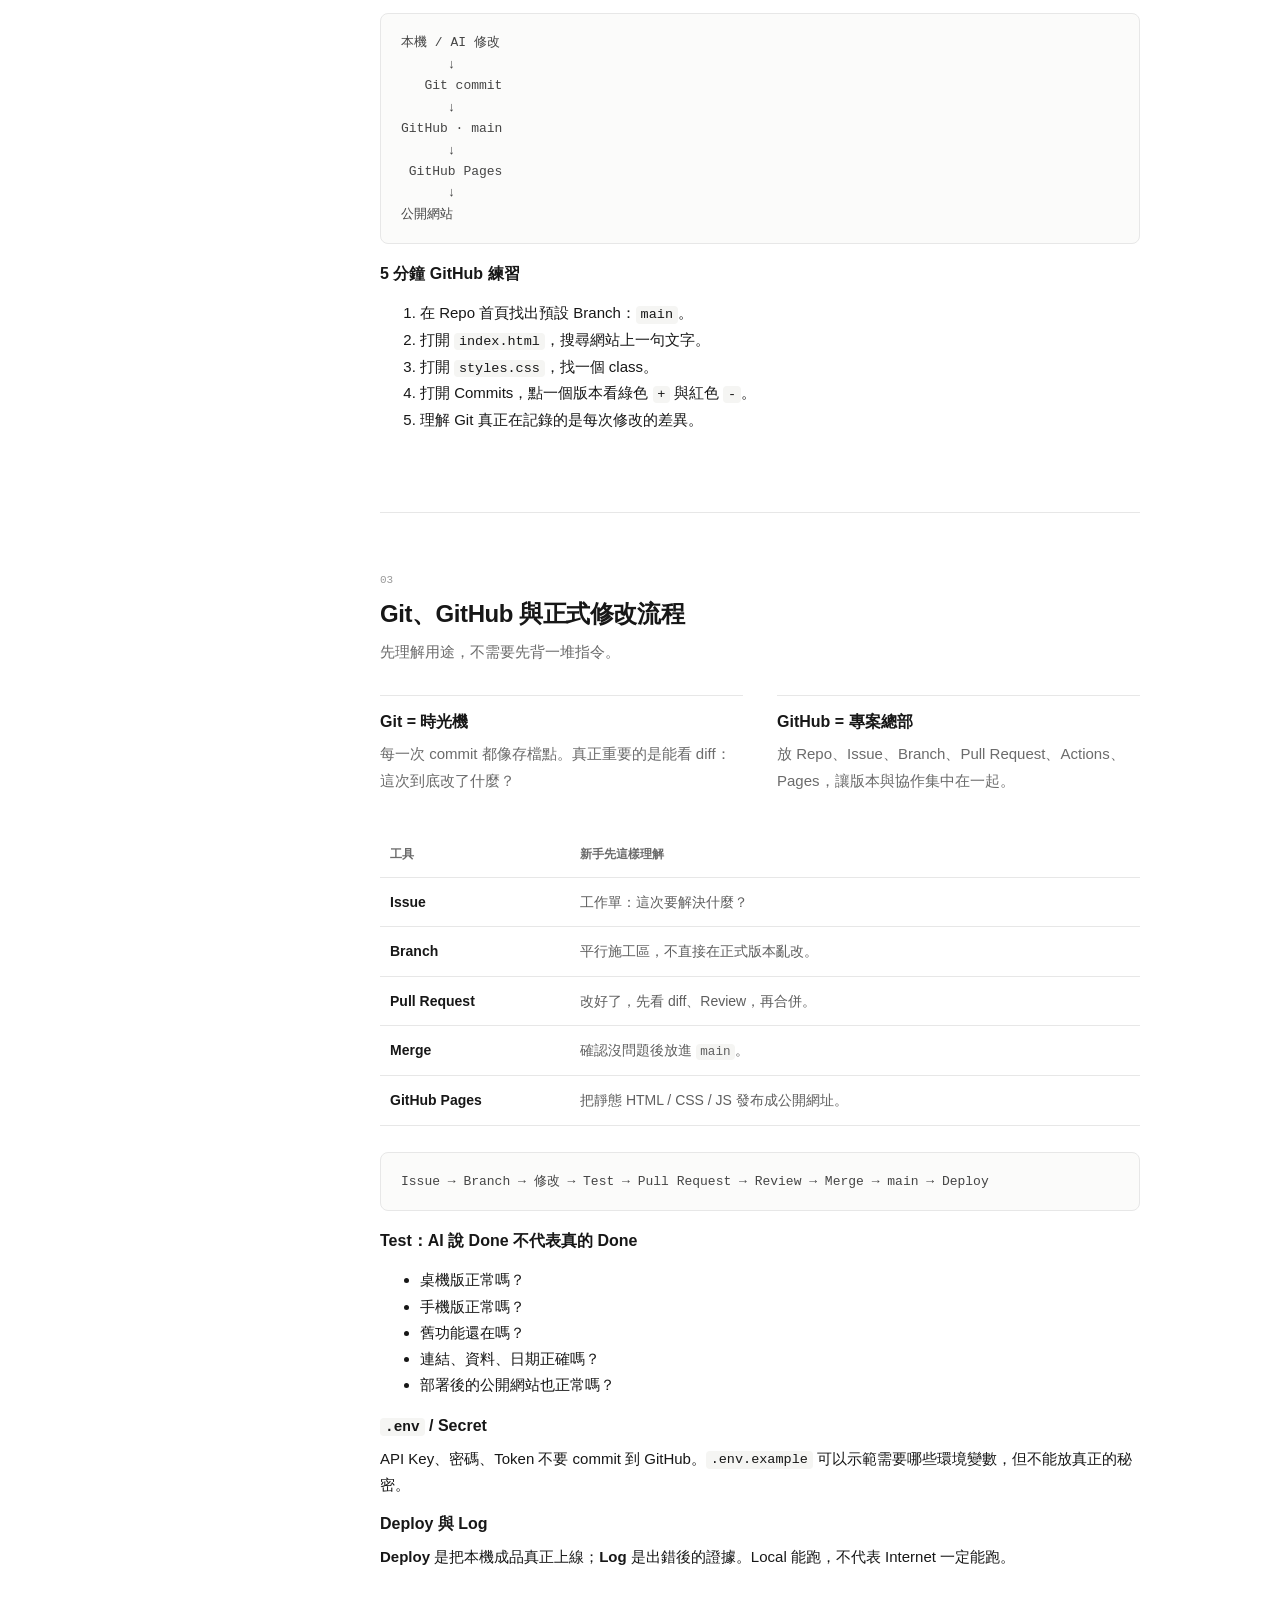
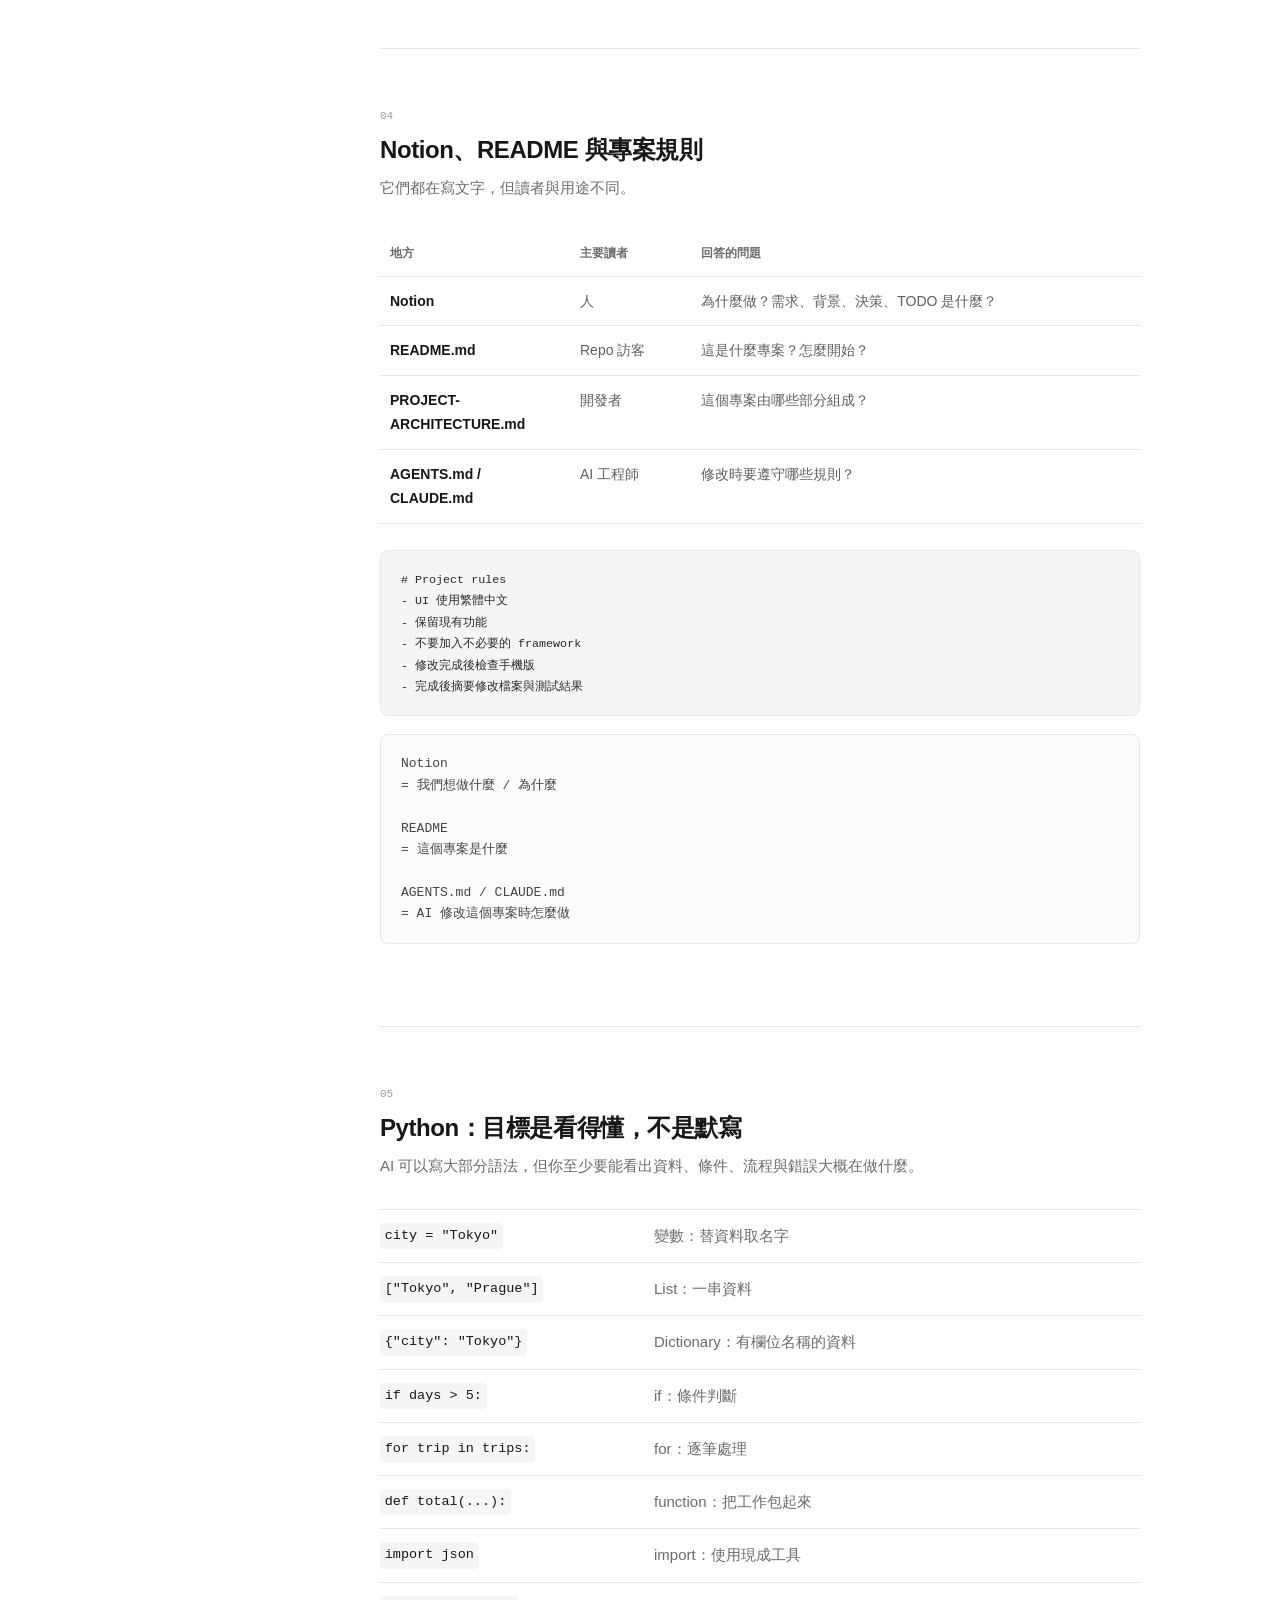
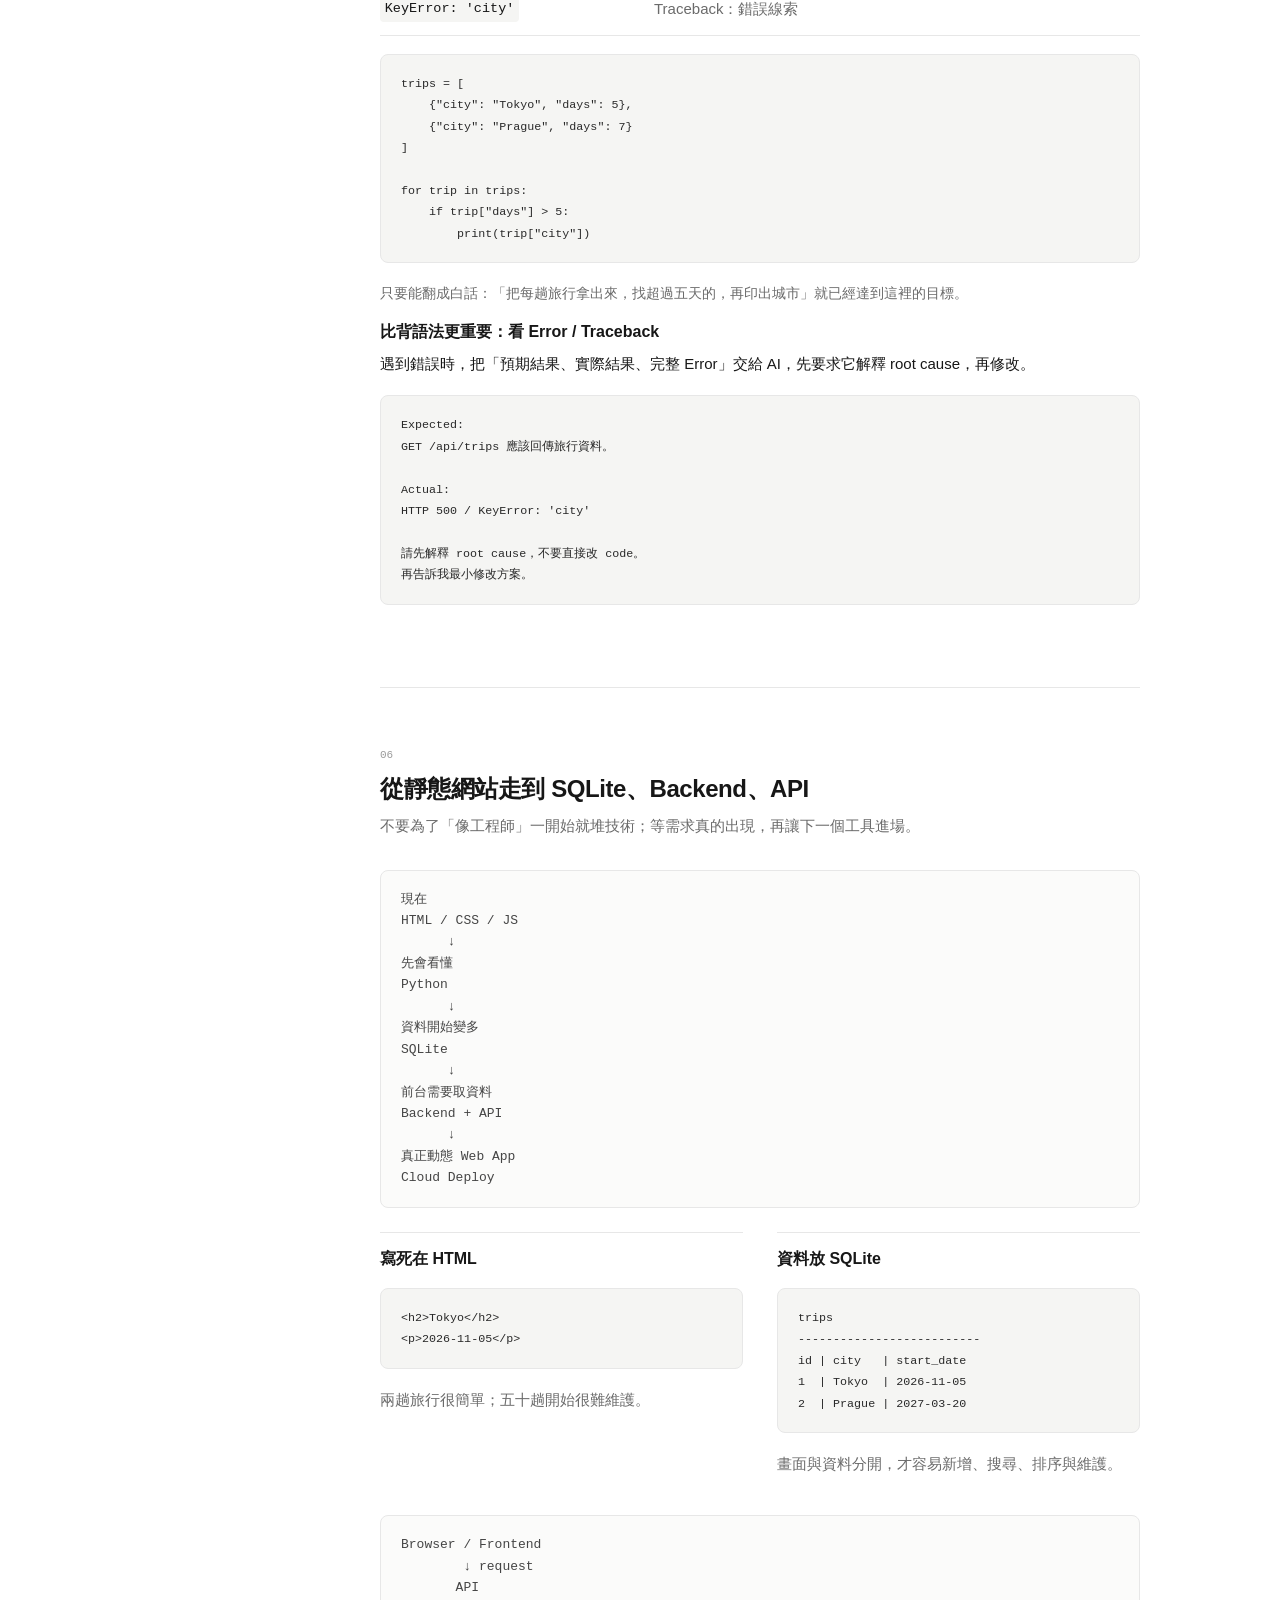
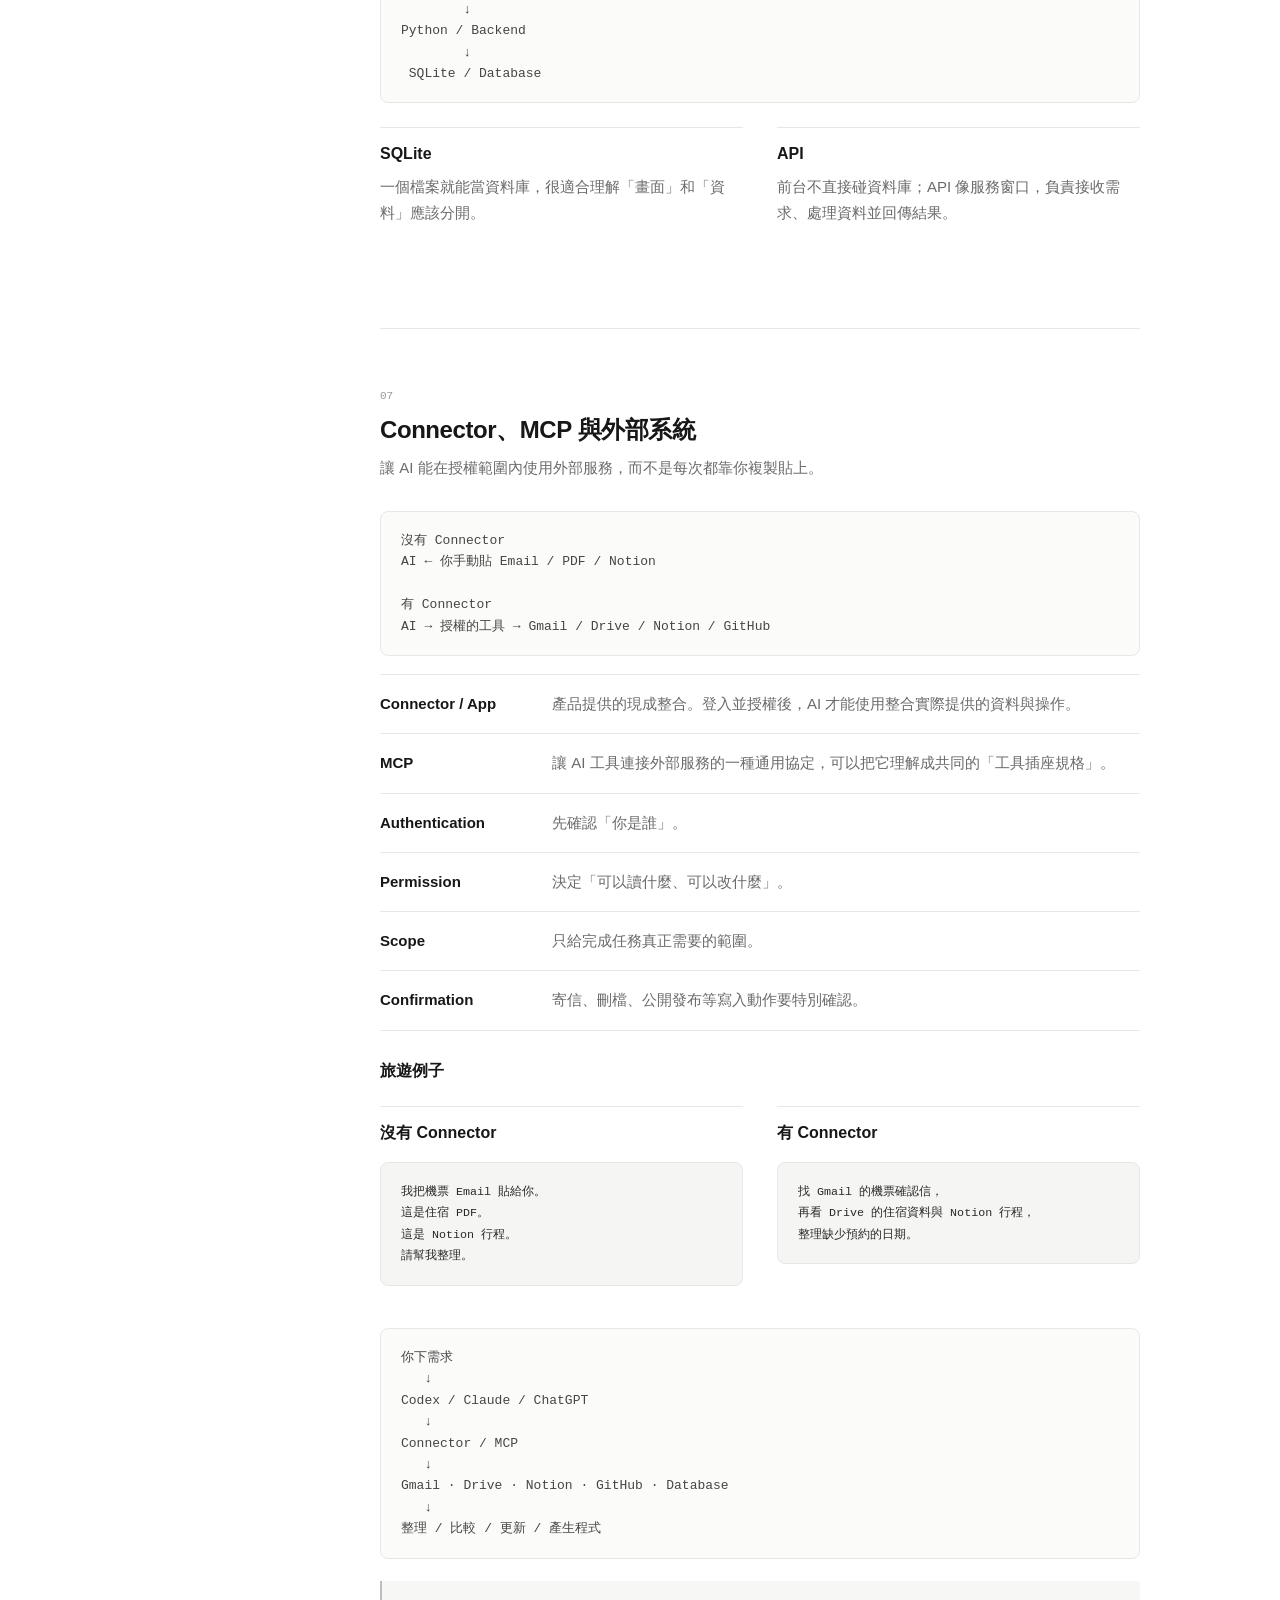
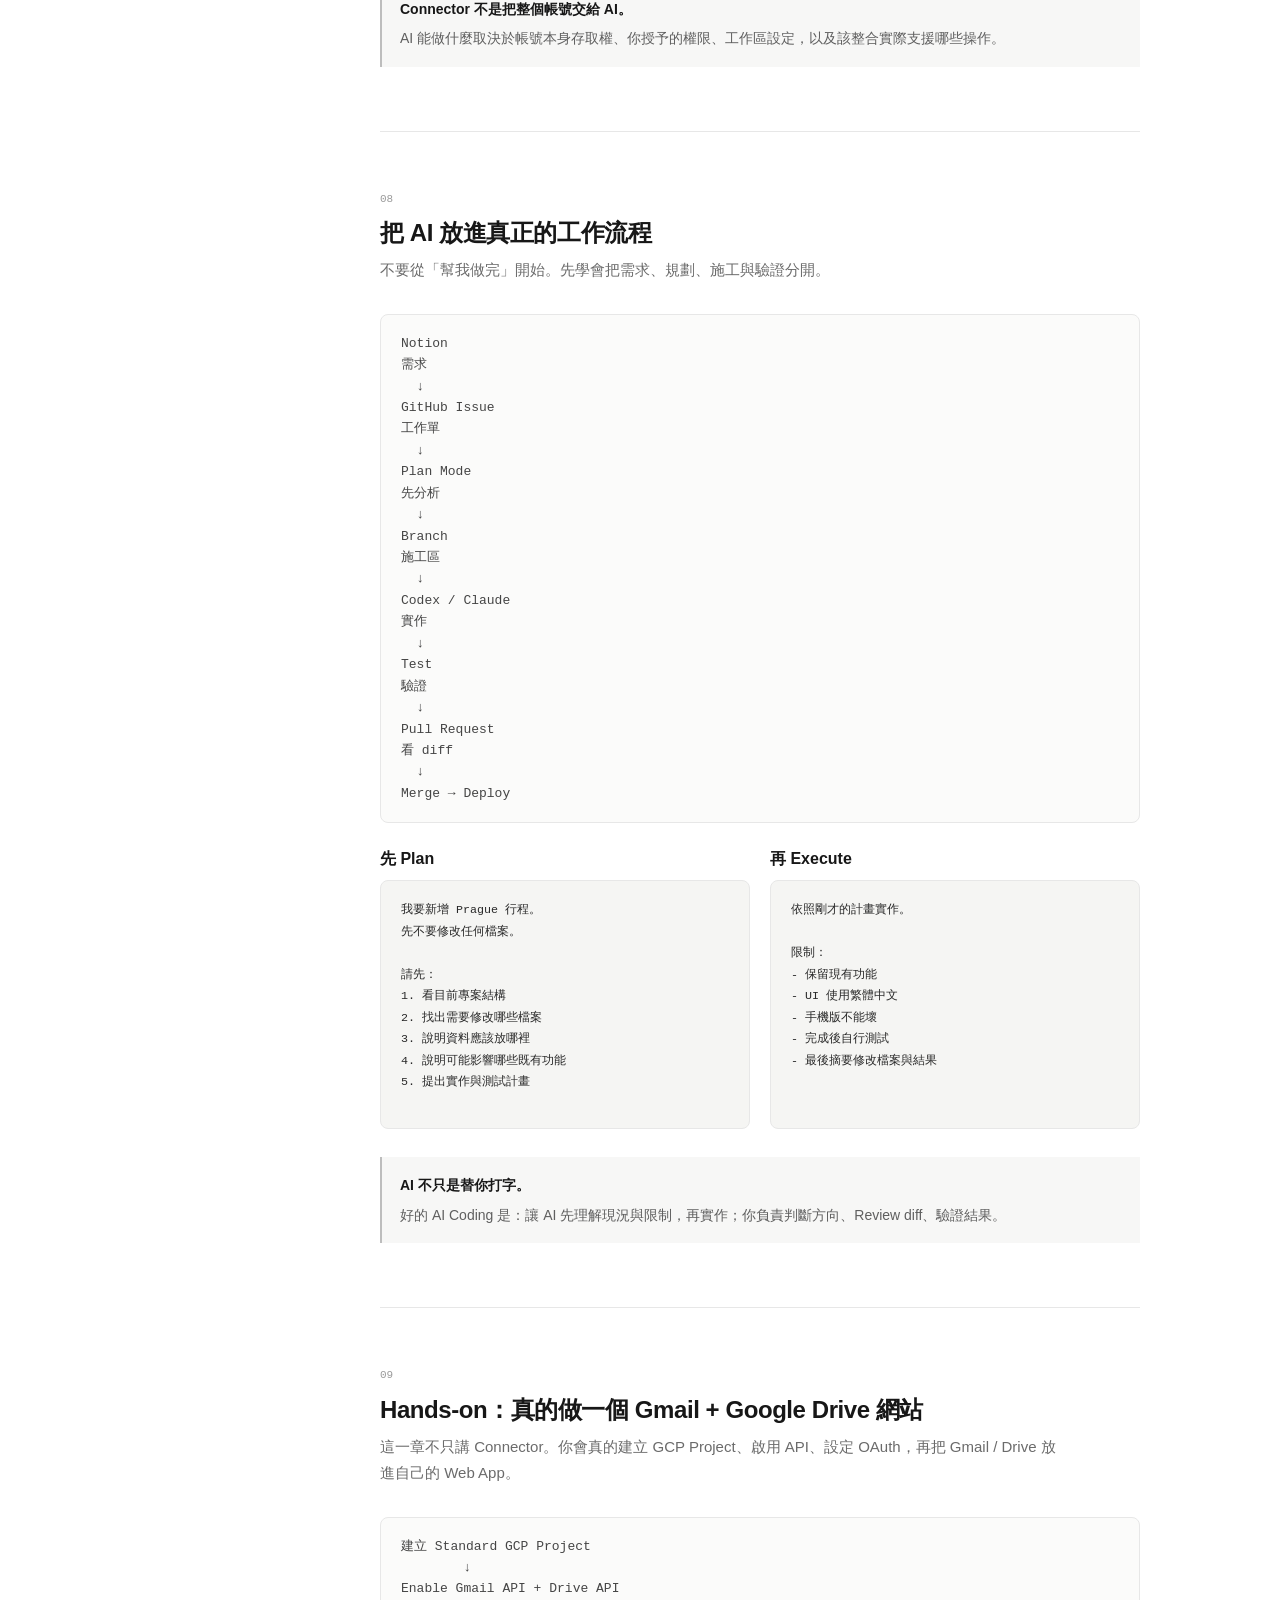
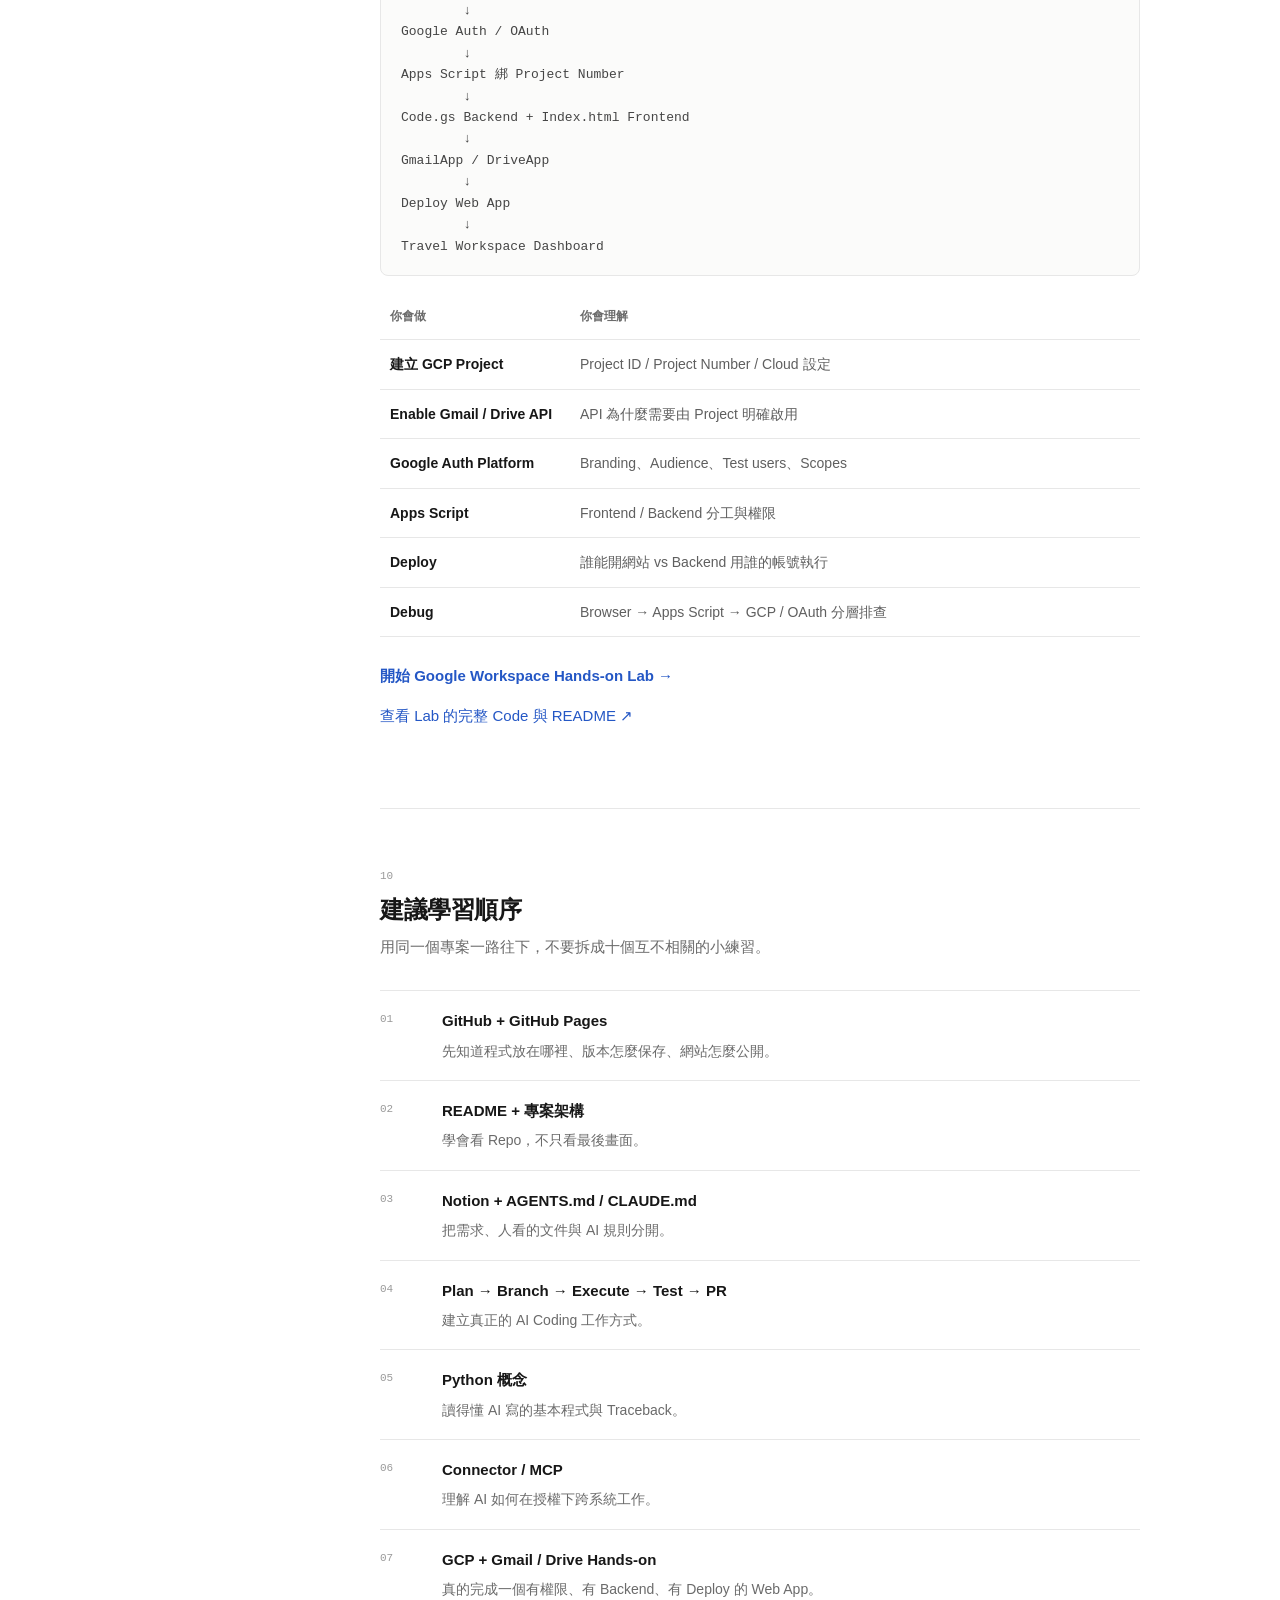
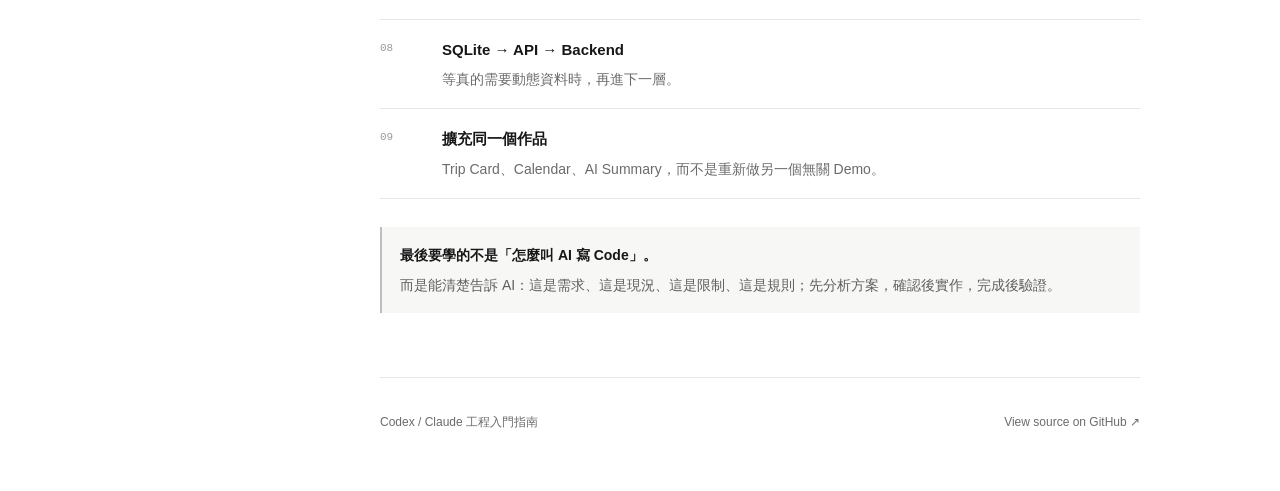
==== commit c576e692: "Restore full guide content and add hands-on workspace lab" ====
--- a/index.html
+++ b/index.html
@@ -3,7 +3,7 @@
 <head>
   <meta charset="utf-8" />
   <meta name="viewport" content="width=device-width, initial-scale=1" />
-  <meta name="description" content="Codex / Claude 工程入門指南：用一個真的 GitHub 專案理解 AI Coding、Git、Python、資料庫與 Connector。" />
+  <meta name="description" content="Codex / Claude 工程入門指南：用一個真的 GitHub 專案理解 AI Coding、Git、Python、資料庫、Connector 與 Google Workspace。" />
   <title>Codex / Claude 工程入門指南</title>
   <link rel="stylesheet" href="styles.css" />
 </head>
@@ -29,9 +29,11 @@
         <a href="#data">Data / API</a>
         <a href="#connector">Connector / MCP</a>
         <a href="#workflow">工作流程</a>
+        <a href="#lab">Hands-on Lab</a>
         <a href="#roadmap">學習順序</a>
       </nav>
       <div class="sidebar-links">
+        <a href="./google-workspace-lab.html">Gmail + Drive Lab →</a>
         <a href="https://github.com/k1everwann/codex-starter-guide" target="_blank" rel="noreferrer">Repository ↗</a>
         <a href="https://k1everwann.github.io/codex-starter-guide/" target="_blank" rel="noreferrer">Live site ↗</a>
       </div>
@@ -41,34 +43,64 @@
       <section class="intro" id="overview">
         <p class="kicker">Codex / Claude</p>
         <h1>工程入門指南</h1>
-        <p class="intro-text">給已經開始用 AI 寫程式的人。這裡不要求你先背大量語法，而是先看懂一個專案有哪些部分、AI 在哪裡工作，以及程式如何從 GitHub 變成真正可以打開的網站。</p>
+        <p class="intro-text">給已經開始用 AI 寫程式的人。這裡不要求你先背大量語法，而是先理解一個真正專案有哪些部分，以及需求、AI、程式碼、資料、權限、版本與部署怎麼串在一起。</p>
         <div class="intro-links">
           <a href="#repo">先看專案架構 →</a>
-          <a href="#roadmap">照順序學 →</a>
+          <a href="./google-workspace-lab.html">直接做 Gmail + Drive Lab →</a>
         </div>
         <div class="note">
           <strong>這個網站本身就是教材。</strong>
           <span>你現在看的頁面，就是由同一個 GitHub Repo 的 <code>index.html</code>、<code>styles.css</code> 和 <code>script.js</code> 組成，再透過 GitHub Pages 發布。</span>
         </div>
+
+        <pre class="diagram">需求 / 文件
+    │
+    ▼
+Codex / Claude
+    │
+    ├── Project Rules
+    │
+    ▼
+Git + GitHub
+    │
+    ├── Data / API / Connector
+    │
+    ▼
+Deploy → 使用者</pre>
       </section>
 
       <section id="ai">
         <div class="section-label">01</div>
-        <h2>AI 模型與模式</h2>
-        <p class="section-lead">先把四個常被混在一起的概念拆開。</p>
+        <h2>AI 模型、Agent 與模式</h2>
+        <p class="section-lead">先把 Model、Agent、Mode、Rules 四個最容易混在一起的概念拆開。</p>
 
         <dl class="definitions">
-          <div><dt>Model</dt><dd><strong>誰在想。</strong> 模型是大腦。較強的模型適合複雜分析；較快的模型適合明確的小修改。</dd></div>
-          <div><dt>Agent</dt><dd><strong>誰在做。</strong> Codex / Claude Code 能讀專案、改檔案、使用工具，而不只是聊天。</dd></div>
-          <div><dt>Mode</dt><dd><strong>現在怎麼工作。</strong> Plan 類模式先調查與規劃；執行類模式才真正改程式。</dd></div>
-          <div><dt>Rules</dt><dd><strong>做事要遵守什麼。</strong> 專案規則可以放在 <code>AGENTS.md</code> 或 <code>CLAUDE.md</code>。</dd></div>
+          <div><dt>Model</dt><dd><strong>誰在想。</strong> 模型是大腦。較強的模型通常適合複雜架構、跨檔分析與難除錯；較快的模型適合明確的小修改。</dd></div>
+          <div><dt>Agent</dt><dd><strong>誰在做。</strong> Codex / Claude Code 能讀 Repo、改檔案、執行工具、測試，而不只是聊天。</dd></div>
+          <div><dt>Mode</dt><dd><strong>現在怎麼工作。</strong> Plan 類模式先調查與規劃；Default / Execute 類模式才真正改程式。</dd></div>
+          <div><dt>Rules</dt><dd><strong>做事要遵守什麼。</strong> 固定規則可以放在 <code>AGENTS.md</code> 或 <code>CLAUDE.md</code>，避免每次重講。</dd></div>
         </dl>
 
+        <h3>Claude：先理解模型取向</h3>
         <table>
-          <thead><tr><th></th><th>適合拿來理解的方式</th></tr></thead>
+          <thead><tr><th>概念</th><th>新手先這樣理解</th></tr></thead>
           <tbody>
-            <tr><td>Claude</td><td>Opus / Sonnet / Haiku 可以先理解成不同能力與速度取向；Plan Mode 是先看清楚再施工。</td></tr>
-            <tr><td>Codex</td><td>可以選模型與推理程度；Plan 先分析，Default / Execute 再進行實作。</td></tr>
+            <tr><td>Sonnet</td><td>日常 coding 的平衡選擇，速度與能力兼顧。</td></tr>
+            <tr><td>Opus</td><td>複雜推理、架構與難題，適合先做較深的分析。</td></tr>
+            <tr><td>Haiku</td><td>較簡單、速度優先的工作。</td></tr>
+            <tr><td>Plan Mode</td><td>先讀檔、探索、提出方案，不先動原始碼。</td></tr>
+            <tr><td>opusplan</td><td>可以理解成：規劃階段用較強推理，執行時再切回較快模型。</td></tr>
+          </tbody>
+        </table>
+
+        <h3>Codex：Plan、Default 與 reasoning</h3>
+        <table>
+          <thead><tr><th>設定</th><th>適合情況</th></tr></thead>
+          <tbody>
+            <tr><td>較低 reasoning</td><td>明確的小修改、速度優先。</td></tr>
+            <tr><td>較高 reasoning</td><td>跨檔、架構、複雜 bug、需要先理解整個專案。</td></tr>
+            <tr><td>Plan</td><td>先做非破壞性探索，產出完整計畫。</td></tr>
+            <tr><td>Default / Execute</td><td>確認方案後才進入實作。</td></tr>
           </tbody>
         </table>
 
@@ -77,30 +109,38 @@
 Plan    = 先看圖、量尺寸
 Execute = 開始施工
 Rules   = 公司 SOP</pre>
+
+        <div class="note quiet"><strong>不要迷信全部開最高。</strong><span>任務很簡單時，高推理只會增加時間與成本。真正要學的是：什麼時候應該先 Plan，什麼時候可以直接做。</span></div>
       </section>
 
       <section id="repo">
         <div class="section-label">02</div>
         <h2>直接拿這個 Repo 學專案架構</h2>
-        <p class="section-lead">打開 <a href="https://github.com/k1everwann/codex-starter-guide" target="_blank" rel="noreferrer">github.com/k1everwann/codex-starter-guide ↗</a>，對照下面的檔案樹。</p>
+        <p class="section-lead">打開 <a href="https://github.com/k1everwann/codex-starter-guide" target="_blank" rel="noreferrer">github.com/k1everwann/codex-starter-guide ↗</a>，一邊看 Repo，一邊對照網站。</p>
 
         <pre class="tree"><code>codex-starter-guide/
-├─ index.html                 網站內容與結構
-├─ styles.css                 排版與視覺
-├─ script.js                  少量網頁互動
-├─ README.md                  Repo 首頁與入口
-├─ PROJECT-ARCHITECTURE.md    專案架構導讀
-├─ AGENTS.md                  Codex 的專案規則
-├─ CLAUDE.md                  Claude Code 的專案規則
-├─ .gitignore                 不要進 Git 的檔案
-├─ .env.example               環境變數範例
-└─ .nojekyll                  GitHub Pages 設定</code></pre>
+├─ index.html                    主教學網站
+├─ google-workspace-lab.html     Hands-on Lab 網頁
+├─ styles.css                    排版與視覺
+├─ script.js                     少量互動
+├─ README.md                     Repo 首頁
+├─ PROJECT-ARCHITECTURE.md       專案架構導讀
+├─ AGENTS.md                     Codex 專案規則
+├─ CLAUDE.md                     Claude Code 專案規則
+├─ labs/
+│  └─ google-workspace-webapp/
+│     ├─ README.md               完整 Lab 步驟
+│     ├─ Code.gs                 Apps Script Backend
+│     └─ Index.html              Apps Script Frontend
+├─ .gitignore
+├─ .env.example
+└─ .nojekyll</code></pre>
 
         <div class="repo-steps">
-          <div><span>01</span><p>先打開 <code>index.html</code>，找一句你在這個網站上看得到的文字。</p></div>
-          <div><span>02</span><p>再打開 <code>styles.css</code>，看同一個 HTML 怎麼被排版。</p></div>
-          <div><span>03</span><p>看 Commits，理解每次修改都是一個可以追蹤的版本。</p></div>
-          <div><span>04</span><p>回到公開網站，理解 <code>main</code> 的內容如何經 GitHub Pages 變成網頁。</p></div>
+          <div><span>01</span><p>打開 <code>index.html</code>，找一句網站上真的看得到的文字。</p></div>
+          <div><span>02</span><p>打開 <code>styles.css</code>，看 HTML 怎麼被排版。</p></div>
+          <div><span>03</span><p>看 Commits，理解每次修改都是一個版本。</p></div>
+          <div><span>04</span><p>回公開網站，理解 <code>main</code> 經 GitHub Pages 變成網頁。</p></div>
         </div>
 
         <pre class="diagram">本機 / AI 修改
@@ -111,43 +151,67 @@
       ↓
  GitHub Pages
       ↓
-公開教學網站</pre>
+公開網站</pre>
+
+        <h3>5 分鐘 GitHub 練習</h3>
+        <ol>
+          <li>在 Repo 首頁找出預設 Branch：<code>main</code>。</li>
+          <li>打開 <code>index.html</code>，搜尋網站上一句文字。</li>
+          <li>打開 <code>styles.css</code>，找一個 class。</li>
+          <li>打開 Commits，點一個版本看綠色 <code>+</code> 與紅色 <code>-</code>。</li>
+          <li>理解 Git 真正在記錄的是每次修改的差異。</li>
+        </ol>
       </section>
 
       <section id="git">
         <div class="section-label">03</div>
-        <h2>Git 與 GitHub</h2>
-        <p class="section-lead">先理解用途，不需要先背指令。</p>
+        <h2>Git、GitHub 與正式修改流程</h2>
+        <p class="section-lead">先理解用途，不需要先背一堆指令。</p>
 
         <div class="split">
-          <div>
-            <h3>Git</h3>
-            <p>專案的版本記錄。每一次 commit 都像一個存檔點，可以看「改了什麼」、比較版本，也能回到過去。</p>
-          </div>
-          <div>
-            <h3>GitHub</h3>
-            <p>放 Git 專案的線上空間，也提供 Issue、Branch、Pull Request、Actions、Pages 等協作與發布功能。</p>
-          </div>
-        </div>
-
-        <pre class="diagram">需求 → Branch → 修改 → Test → Pull Request → Merge → main → Deploy</pre>
-
-        <div class="note quiet">
-          <strong>GitHub Pages</strong>
-          <span>適合 HTML / CSS / JavaScript 這種靜態網站。它不會直接替你執行 Python 後端或伺服器端 SQLite。</span>
-        </div>
+          <div><h3>Git = 時光機</h3><p>每一次 commit 都像存檔點。真正重要的是能看 diff：這次到底改了什麼？</p></div>
+          <div><h3>GitHub = 專案總部</h3><p>放 Repo、Issue、Branch、Pull Request、Actions、Pages，讓版本與協作集中在一起。</p></div>
+        </div>
+
+        <table>
+          <thead><tr><th>工具</th><th>新手先這樣理解</th></tr></thead>
+          <tbody>
+            <tr><td>Issue</td><td>工作單：這次要解決什麼？</td></tr>
+            <tr><td>Branch</td><td>平行施工區，不直接在正式版本亂改。</td></tr>
+            <tr><td>Pull Request</td><td>改好了，先看 diff、Review，再合併。</td></tr>
+            <tr><td>Merge</td><td>確認沒問題後放進 <code>main</code>。</td></tr>
+            <tr><td>GitHub Pages</td><td>把靜態 HTML / CSS / JS 發布成公開網址。</td></tr>
+          </tbody>
+        </table>
+
+        <pre class="diagram">Issue → Branch → 修改 → Test → Pull Request → Review → Merge → main → Deploy</pre>
+
+        <h3>Test：AI 說 Done 不代表真的 Done</h3>
+        <ul>
+          <li>桌機版正常嗎？</li>
+          <li>手機版正常嗎？</li>
+          <li>舊功能還在嗎？</li>
+          <li>連結、資料、日期正確嗎？</li>
+          <li>部署後的公開網站也正常嗎？</li>
+        </ul>
+
+        <h3><code>.env</code> / Secret</h3>
+        <p>API Key、密碼、Token 不要 commit 到 GitHub。<code>.env.example</code> 可以示範需要哪些環境變數，但不能放真正的秘密。</p>
+
+        <h3>Deploy 與 Log</h3>
+        <p><strong>Deploy</strong> 是把本機成品真正上線；<strong>Log</strong> 是出錯後的證據。Local 能跑，不代表 Internet 一定能跑。</p>
       </section>
 
       <section id="docs">
         <div class="section-label">04</div>
         <h2>Notion、README 與專案規則</h2>
-        <p class="section-lead">它們都在寫文字，但讀者不同。</p>
+        <p class="section-lead">它們都在寫文字，但讀者與用途不同。</p>
 
         <table>
           <thead><tr><th>地方</th><th>主要讀者</th><th>回答的問題</th></tr></thead>
           <tbody>
-            <tr><td>Notion</td><td>人</td><td>為什麼做？需求與決策是什麼？</td></tr>
-            <tr><td>README.md</td><td>Repo 訪客</td><td>這是什麼？怎麼開始？</td></tr>
+            <tr><td>Notion</td><td>人</td><td>為什麼做？需求、背景、決策、TODO 是什麼？</td></tr>
+            <tr><td>README.md</td><td>Repo 訪客</td><td>這是什麼專案？怎麼開始？</td></tr>
             <tr><td>PROJECT-ARCHITECTURE.md</td><td>開發者</td><td>這個專案由哪些部分組成？</td></tr>
             <tr><td>AGENTS.md / CLAUDE.md</td><td>AI 工程師</td><td>修改時要遵守哪些規則？</td></tr>
           </tbody>
@@ -157,13 +221,23 @@
 - UI 使用繁體中文
 - 保留現有功能
 - 不要加入不必要的 framework
-- 修改完成後檢查手機版</code></pre>
+- 修改完成後檢查手機版
+- 完成後摘要修改檔案與測試結果</code></pre>
+
+        <pre class="diagram">Notion
+= 我們想做什麼 / 為什麼
+
+README
+= 這個專案是什麼
+
+AGENTS.md / CLAUDE.md
+= AI 修改這個專案時怎麼做</pre>
       </section>
 
       <section id="python">
         <div class="section-label">05</div>
         <h2>Python：目標是看得懂，不是默寫</h2>
-        <p class="section-lead">AI 可以寫大部分語法，但你仍要能看出資料、條件、流程與錯誤大概在做什麼。</p>
+        <p class="section-lead">AI 可以寫大部分語法，但你至少要能看出資料、條件、流程與錯誤大概在做什麼。</p>
 
         <div class="concept-list">
           <div><code>city = "Tokyo"</code><span>變數：替資料取名字</span></div>
@@ -185,15 +259,59 @@
     if trip["days"] &gt; 5:
         print(trip["city"])</code></pre>
         <p class="after-code">只要能翻成白話：「把每趟旅行拿出來，找超過五天的，再印出城市」就已經達到這裡的目標。</p>
+
+        <h3>比背語法更重要：看 Error / Traceback</h3>
+        <p>遇到錯誤時，把「預期結果、實際結果、完整 Error」交給 AI，先要求它解釋 root cause，再修改。</p>
+        <pre><code>Expected:
+GET /api/trips 應該回傳旅行資料。
+
+Actual:
+HTTP 500 / KeyError: 'city'
+
+請先解釋 root cause，不要直接改 code。
+再告訴我最小修改方案。</code></pre>
       </section>
 
       <section id="data">
         <div class="section-label">06</div>
-        <h2>SQLite、Backend 與 API</h2>
-        <p class="section-lead">需求變複雜時，再把資料從 HTML 裡拆出去。</p>
+        <h2>從靜態網站走到 SQLite、Backend、API</h2>
+        <p class="section-lead">不要為了「像工程師」一開始就堆技術；等需求真的出現，再讓下一個工具進場。</p>
+
+        <pre class="diagram">現在
+HTML / CSS / JS
+      ↓
+先會看懂
+Python
+      ↓
+資料開始變多
+SQLite
+      ↓
+前台需要取資料
+Backend + API
+      ↓
+真正動態 Web App
+Cloud Deploy</pre>
+
+        <div class="split">
+          <div>
+            <h3>寫死在 HTML</h3>
+            <pre><code>&lt;h2&gt;Tokyo&lt;/h2&gt;
+&lt;p&gt;2026-11-05&lt;/p&gt;</code></pre>
+            <p>兩趟旅行很簡單；五十趟開始很難維護。</p>
+          </div>
+          <div>
+            <h3>資料放 SQLite</h3>
+            <pre><code>trips
+--------------------------
+id | city   | start_date
+1  | Tokyo  | 2026-11-05
+2  | Prague | 2027-03-20</code></pre>
+            <p>畫面與資料分開，才容易新增、搜尋、排序與維護。</p>
+          </div>
+        </div>
 
         <pre class="diagram">Browser / Frontend
-        ↓  request
+        ↓ request
        API
         ↓
 Python / Backend
@@ -202,50 +320,100 @@
 
         <div class="split">
           <div><h3>SQLite</h3><p>一個檔案就能當資料庫，很適合理解「畫面」和「資料」應該分開。</p></div>
-          <div><h3>API</h3><p>前台不需要直接碰資料庫；API 像服務窗口，負責接收需求並回傳資料。</p></div>
+          <div><h3>API</h3><p>前台不直接碰資料庫；API 像服務窗口，負責接收需求、處理資料並回傳結果。</p></div>
         </div>
       </section>
 
       <section id="connector">
         <div class="section-label">07</div>
-        <h2>Connector 與 MCP</h2>
+        <h2>Connector、MCP 與外部系統</h2>
         <p class="section-lead">讓 AI 能在授權範圍內使用外部服務，而不是每次都靠你複製貼上。</p>
 
-        <pre class="diagram">你提出需求
-    ↓
+        <pre class="diagram">沒有 Connector
+AI ← 你手動貼 Email / PDF / Notion
+
+有 Connector
+AI → 授權的工具 → Gmail / Drive / Notion / GitHub</pre>
+
+        <dl class="definitions compact">
+          <div><dt>Connector / App</dt><dd>產品提供的現成整合。登入並授權後，AI 才能使用整合實際提供的資料與操作。</dd></div>
+          <div><dt>MCP</dt><dd>讓 AI 工具連接外部服務的一種通用協定，可以把它理解成共同的「工具插座規格」。</dd></div>
+          <div><dt>Authentication</dt><dd>先確認「你是誰」。</dd></div>
+          <div><dt>Permission</dt><dd>決定「可以讀什麼、可以改什麼」。</dd></div>
+          <div><dt>Scope</dt><dd>只給完成任務真正需要的範圍。</dd></div>
+          <div><dt>Confirmation</dt><dd>寄信、刪檔、公開發布等寫入動作要特別確認。</dd></div>
+        </dl>
+
+        <h3>旅遊例子</h3>
+        <div class="split">
+          <div>
+            <h3>沒有 Connector</h3>
+            <pre><code>我把機票 Email 貼給你。
+這是住宿 PDF。
+這是 Notion 行程。
+請幫我整理。</code></pre>
+          </div>
+          <div>
+            <h3>有 Connector</h3>
+            <pre><code>找 Gmail 的機票確認信，
+再看 Drive 的住宿資料與 Notion 行程，
+整理缺少預約的日期。</code></pre>
+          </div>
+        </div>
+
+        <pre class="diagram">你下需求
+   ↓
 Codex / Claude / ChatGPT
-    ↓
+   ↓
 Connector / MCP
-    ↓
-Gmail · Drive · Notion · GitHub · Database</pre>
-
-        <dl class="definitions compact">
-          <div><dt>Connector / App</dt><dd>產品提供的現成整合。登入並授權後，AI 才能使用整合所提供的資料與操作。</dd></div>
-          <div><dt>MCP</dt><dd>讓 AI 工具連接外部服務的一種通用協定，可以把它想成「共同插座規格」。</dd></div>
-          <div><dt>Permission</dt><dd>能讀什麼、能改什麼，不是接上之後就能任意操作整個帳號。</dd></div>
-        </dl>
-
-        <div class="note quiet">
-          <strong>安全觀念</strong>
-          <span>Authentication 確認你是誰；Permission 決定能做什麼；Scope 盡量只給完成任務需要的範圍；寄信、刪除、公開發布等寫入動作要特別確認。</span>
-        </div>
+   ↓
+Gmail · Drive · Notion · GitHub · Database
+   ↓
+整理 / 比較 / 更新 / 產生程式</pre>
+
+        <div class="note quiet"><strong>Connector 不是把整個帳號交給 AI。</strong><span>AI 能做什麼取決於帳號本身存取權、你授予的權限、工作區設定，以及該整合實際支援哪些操作。</span></div>
       </section>
 
       <section id="workflow">
         <div class="section-label">08</div>
         <h2>把 AI 放進真正的工作流程</h2>
-        <p class="section-lead">不要從「幫我做完」開始，先學會把規劃與執行分開。</p>
+        <p class="section-lead">不要從「幫我做完」開始。先學會把需求、規劃、施工與驗證分開。</p>
+
+        <pre class="diagram">Notion
+需求
+  ↓
+GitHub Issue
+工作單
+  ↓
+Plan Mode
+先分析
+  ↓
+Branch
+施工區
+  ↓
+Codex / Claude
+實作
+  ↓
+Test
+驗證
+  ↓
+Pull Request
+看 diff
+  ↓
+Merge → Deploy</pre>
 
         <div class="prompt-grid">
           <div>
             <h3>先 Plan</h3>
-            <pre><code>先不要修改任何檔案。
+            <pre><code>我要新增 Prague 行程。
+先不要修改任何檔案。
 
 請先：
-1. 看專案結構
-2. 找出需要修改的檔案
-3. 說明可能影響的功能
-4. 提出實作計畫</code></pre>
+1. 看目前專案結構
+2. 找出需要修改哪些檔案
+3. 說明資料應該放哪裡
+4. 說明可能影響哪些既有功能
+5. 提出實作與測試計畫</code></pre>
           </div>
           <div>
             <h3>再 Execute</h3>
@@ -253,29 +421,74 @@
 
 限制：
 - 保留現有功能
-- 使用繁體中文
+- UI 使用繁體中文
 - 手機版不能壞
-- 完成後自行驗證</code></pre>
+- 完成後自行測試
+- 最後摘要修改檔案與結果</code></pre>
           </div>
         </div>
 
-        <pre class="diagram">需求 → Plan → Branch → AI 實作 → Test → PR → Merge → Deploy</pre>
+        <div class="note"><strong>AI 不只是替你打字。</strong><span>好的 AI Coding 是：讓 AI 先理解現況與限制，再實作；你負責判斷方向、Review diff、驗證結果。</span></div>
+      </section>
+
+      <section id="lab">
+        <div class="section-label">09</div>
+        <h2>Hands-on：真的做一個 Gmail + Google Drive 網站</h2>
+        <p class="section-lead">這一章不只講 Connector。你會真的建立 GCP Project、啟用 API、設定 OAuth，再把 Gmail / Drive 放進自己的 Web App。</p>
+
+        <pre class="diagram">建立 Standard GCP Project
+        ↓
+Enable Gmail API + Drive API
+        ↓
+Google Auth / OAuth
+        ↓
+Apps Script 綁 Project Number
+        ↓
+Code.gs Backend + Index.html Frontend
+        ↓
+GmailApp / DriveApp
+        ↓
+Deploy Web App
+        ↓
+Travel Workspace Dashboard</pre>
+
+        <table>
+          <thead><tr><th>你會做</th><th>你會理解</th></tr></thead>
+          <tbody>
+            <tr><td>建立 GCP Project</td><td>Project ID / Project Number / Cloud 設定</td></tr>
+            <tr><td>Enable Gmail / Drive API</td><td>API 為什麼需要由 Project 明確啟用</td></tr>
+            <tr><td>Google Auth Platform</td><td>Branding、Audience、Test users、Scopes</td></tr>
+            <tr><td>Apps Script</td><td>Frontend / Backend 分工與權限</td></tr>
+            <tr><td>Deploy</td><td>誰能開網站 vs Backend 用誰的帳號執行</td></tr>
+            <tr><td>Debug</td><td>Browser → Apps Script → GCP / OAuth 分層排查</td></tr>
+          </tbody>
+        </table>
+
+        <p><a href="./google-workspace-lab.html"><strong>開始 Google Workspace Hands-on Lab →</strong></a></p>
+        <p><a href="https://github.com/k1everwann/codex-starter-guide/tree/main/labs/google-workspace-webapp" target="_blank" rel="noreferrer">查看 Lab 的完整 Code 與 README ↗</a></p>
       </section>
 
       <section id="roadmap">
-        <div class="section-label">09</div>
+        <div class="section-label">10</div>
         <h2>建議學習順序</h2>
         <p class="section-lead">用同一個專案一路往下，不要拆成十個互不相關的小練習。</p>
 
         <ol class="roadmap">
-          <li><span>01</span><div><strong>GitHub + GitHub Pages</strong><p>先知道程式放在哪裡，以及網站怎麼公開。</p></div></li>
-          <li><span>02</span><div><strong>README + 專案架構</strong><p>學會看 Repo，而不只是看最後畫面。</p></div></li>
-          <li><span>03</span><div><strong>Notion + AGENTS.md / CLAUDE.md</strong><p>把需求與 AI 規則分開管理。</p></div></li>
-          <li><span>04</span><div><strong>Plan → Execute → Test → PR</strong><p>建立真正的 AI Coding 工作方式。</p></div></li>
-          <li><span>05</span><div><strong>Python 概念</strong><p>至少讀得懂 AI 寫的基本程式與錯誤。</p></div></li>
-          <li><span>06</span><div><strong>Connector / MCP</strong><p>理解 AI 如何跨 Gmail、Drive、Notion、GitHub 等系統工作。</p></div></li>
-          <li><span>07</span><div><strong>SQLite → API → Backend</strong><p>等真的需要動態資料時再進下一層。</p></div></li>
+          <li><span>01</span><div><strong>GitHub + GitHub Pages</strong><p>先知道程式放在哪裡、版本怎麼保存、網站怎麼公開。</p></div></li>
+          <li><span>02</span><div><strong>README + 專案架構</strong><p>學會看 Repo，不只看最後畫面。</p></div></li>
+          <li><span>03</span><div><strong>Notion + AGENTS.md / CLAUDE.md</strong><p>把需求、人看的文件與 AI 規則分開。</p></div></li>
+          <li><span>04</span><div><strong>Plan → Branch → Execute → Test → PR</strong><p>建立真正的 AI Coding 工作方式。</p></div></li>
+          <li><span>05</span><div><strong>Python 概念</strong><p>讀得懂 AI 寫的基本程式與 Traceback。</p></div></li>
+          <li><span>06</span><div><strong>Connector / MCP</strong><p>理解 AI 如何在授權下跨系統工作。</p></div></li>
+          <li><span>07</span><div><strong>GCP + Gmail / Drive Hands-on</strong><p>真的完成一個有權限、有 Backend、有 Deploy 的 Web App。</p></div></li>
+          <li><span>08</span><div><strong>SQLite → API → Backend</strong><p>等真的需要動態資料時，再進下一層。</p></div></li>
+          <li><span>09</span><div><strong>擴充同一個作品</strong><p>Trip Card、Calendar、AI Summary，而不是重新做另一個無關 Demo。</p></div></li>
         </ol>
+
+        <div class="note">
+          <strong>最後要學的不是「怎麼叫 AI 寫 Code」。</strong>
+          <span>而是能清楚告訴 AI：這是需求、這是現況、這是限制、這是規則；先分析方案，確認後實作，完成後驗證。</span>
+        </div>
       </section>
 
       <footer>
@@ -287,4 +500,4 @@
 
   <script src="script.js"></script>
 </body>
-</html>+</html>
--- a/styles.css
+++ b/styles.css
@@ -1,15 +1,13 @@
 :root {
-  --bg: #f5f3ee;
-  --surface: #fffdf8;
-  --ink: #171817;
-  --muted: #686a66;
-  --line: #d9d5ca;
-  --accent: #183f36;
-  --accent-soft: #dce9e3;
-  --warm: #8a4c2f;
-  --success: #245b35;
-  --shadow: 0 14px 40px rgba(36, 32, 24, .08);
-  --radius: 18px;
+  --bg: #ffffff;
+  --sidebar: #fafafa;
+  --text: #171717;
+  --muted: #6b6b6b;
+  --line: #e7e7e7;
+  --soft: #f7f7f6;
+  --code: #f5f5f3;
+  --link: #2457c5;
+  --max: 760px;
 }
 
 * { box-sizing: border-box; }
@@ -17,258 +15,316 @@
 body {
   margin: 0;
   background: var(--bg);
-  color: var(--ink);
+  color: var(--text);
   font-family: Inter, ui-sans-serif, -apple-system, BlinkMacSystemFont, "Segoe UI", "Noto Sans TC", sans-serif;
+  font-size: 15px;
+  line-height: 1.75;
+}
+
+a { color: var(--link); text-decoration: none; }
+a:hover { text-decoration: underline; text-underline-offset: 3px; }
+code, pre { font-family: "SFMono-Regular", Consolas, "Liberation Mono", monospace; }
+code {
+  padding: .08em .35em;
+  border-radius: 4px;
+  background: var(--code);
+  font-size: .9em;
+}
+pre {
+  margin: 18px 0;
+  padding: 18px 20px;
+  overflow-x: auto;
+  border: 1px solid var(--line);
+  border-radius: 8px;
+  background: var(--code);
+  color: #292929;
   line-height: 1.65;
-}
-a { color: inherit; }
-code, pre { font-family: "SFMono-Regular", Consolas, "Liberation Mono", monospace; }
-code { font-size: .92em; }
-
-.topbar {
-  position: sticky;
-  top: 0;
-  z-index: 20;
+  font-size: 13px;
+}
+pre code { padding: 0; background: transparent; }
+
+.layout {
+  display: grid;
+  grid-template-columns: 240px minmax(0, 1fr);
+  min-height: 100vh;
+}
+
+.sidebar {
+  position: fixed;
+  inset: 0 auto 0 0;
+  width: 240px;
+  display: flex;
+  flex-direction: column;
+  padding: 30px 24px;
+  border-right: 1px solid var(--line);
+  background: var(--sidebar);
+}
+.sidebar-brand { margin-bottom: 32px; line-height: 1.4; }
+.sidebar-brand span {
+  display: block;
+  margin-bottom: 3px;
+  color: var(--muted);
+  font-size: 12px;
+}
+.sidebar-brand strong { font-size: 15px; font-weight: 650; }
+.sidebar nav { display: grid; gap: 2px; }
+.sidebar nav a {
+  padding: 5px 0;
+  color: #666;
+  font-size: 13px;
+}
+.sidebar nav a:hover { color: var(--text); text-decoration: none; }
+.sidebar-links {
+  display: grid;
+  gap: 6px;
+  margin-top: auto;
+  padding-top: 22px;
+  border-top: 1px solid var(--line);
+}
+.sidebar-links a { color: var(--muted); font-size: 12px; }
+
+.mobile-header { display: none; }
+
+.content {
+  grid-column: 2;
+  width: min(var(--max), calc(100% - 64px));
+  margin: 0 auto;
+  padding: 70px 0 48px;
+}
+
+.intro {
+  padding: 10px 0 72px;
+  border-top: 0;
+}
+.kicker {
+  margin: 0 0 7px;
+  color: var(--muted);
+  font-size: 12px;
+  font-weight: 600;
+  letter-spacing: .02em;
+}
+h1 {
+  margin: 0 0 18px;
+  font-size: 34px;
+  line-height: 1.25;
+  letter-spacing: -.025em;
+  font-weight: 680;
+}
+.intro-text {
+  max-width: 680px;
+  margin: 0;
+  color: #555;
+  font-size: 17px;
+  line-height: 1.8;
+}
+.intro-links { display: flex; gap: 22px; margin-top: 24px; font-size: 14px; }
+
+section {
+  padding: 58px 0 64px;
+  border-top: 1px solid var(--line);
+  scroll-margin-top: 28px;
+}
+.section-label {
+  margin-bottom: 8px;
+  color: #9a9a9a;
+  font-family: "SFMono-Regular", Consolas, monospace;
+  font-size: 11px;
+}
+h2 {
+  margin: 0;
+  font-size: 24px;
+  line-height: 1.35;
+  letter-spacing: -.018em;
+  font-weight: 660;
+}
+h3 {
+  margin: 0 0 8px;
+  font-size: 16px;
+  line-height: 1.45;
+  font-weight: 650;
+}
+p { margin: 0 0 14px; }
+.section-lead {
+  max-width: 680px;
+  margin: 8px 0 30px;
+  color: var(--muted);
+  font-size: 15px;
+}
+
+.note {
+  display: grid;
+  gap: 5px;
+  margin-top: 28px;
+  padding: 16px 18px;
+  border-left: 2px solid #bdbdbd;
+  background: var(--soft);
+}
+.note strong { font-size: 14px; }
+.note span { color: #5f5f5f; font-size: 14px; }
+.note.quiet { margin-top: 22px; }
+
+.definitions {
+  margin: 0 0 28px;
+  border-top: 1px solid var(--line);
+}
+.definitions > div {
+  display: grid;
+  grid-template-columns: 130px 1fr;
+  gap: 22px;
+  padding: 16px 0;
+  border-bottom: 1px solid var(--line);
+}
+.definitions dt { font-weight: 650; }
+.definitions dd { margin: 0; color: var(--muted); }
+.definitions dd strong { color: var(--text); font-weight: 600; }
+.definitions.compact > div { grid-template-columns: 150px 1fr; }
+
+table {
+  width: 100%;
+  margin: 18px 0 26px;
+  border-collapse: collapse;
+  font-size: 14px;
+}
+th, td {
+  padding: 12px 10px;
+  border-bottom: 1px solid var(--line);
+  text-align: left;
+  vertical-align: top;
+}
+th { color: var(--muted); font-size: 12px; font-weight: 600; }
+td:first-child { width: 190px; color: var(--text); font-weight: 600; }
+td { color: #5f5f5f; }
+
+.diagram {
+  white-space: pre;
+  background: #fbfbfa;
+  color: #454545;
+}
+.tree { background: #fbfbfa; }
+
+.repo-steps {
+  display: grid;
+  grid-template-columns: 1fr 1fr;
+  gap: 0 28px;
+  margin: 24px 0;
+  border-top: 1px solid var(--line);
+}
+.repo-steps > div {
+  display: grid;
+  grid-template-columns: 32px 1fr;
+  gap: 12px;
+  padding: 15px 0;
+  border-bottom: 1px solid var(--line);
+}
+.repo-steps span {
+  color: #a0a0a0;
+  font-family: "SFMono-Regular", Consolas, monospace;
+  font-size: 11px;
+}
+.repo-steps p { margin: 0; color: #5f5f5f; font-size: 14px; }
+
+.split {
+  display: grid;
+  grid-template-columns: 1fr 1fr;
+  gap: 34px;
+  margin: 24px 0;
+}
+.split > div { padding-top: 14px; border-top: 1px solid var(--line); }
+.split p { color: var(--muted); }
+
+.concept-list { border-top: 1px solid var(--line); }
+.concept-list > div {
+  display: grid;
+  grid-template-columns: 250px 1fr;
+  gap: 24px;
+  padding: 13px 0;
+  border-bottom: 1px solid var(--line);
+}
+.concept-list code { width: fit-content; }
+.concept-list span { color: var(--muted); }
+.after-code { color: var(--muted); font-size: 14px; }
+
+.prompt-grid {
+  display: grid;
+  grid-template-columns: 1fr 1fr;
+  gap: 20px;
+  margin-top: 24px;
+}
+.prompt-grid pre { margin-top: 10px; height: calc(100% - 34px); }
+
+.roadmap {
+  list-style: none;
+  margin: 0;
+  padding: 0;
+  border-top: 1px solid var(--line);
+}
+.roadmap li {
+  display: grid;
+  grid-template-columns: 46px 1fr;
+  gap: 16px;
+  padding: 17px 0;
+  border-bottom: 1px solid var(--line);
+}
+.roadmap li > span {
+  padding-top: 2px;
+  color: #9a9a9a;
+  font-family: "SFMono-Regular", Consolas, monospace;
+  font-size: 11px;
+}
+.roadmap strong { font-weight: 650; }
+.roadmap p { margin: 4px 0 0; color: var(--muted); font-size: 14px; }
+
+footer {
   display: flex;
   justify-content: space-between;
-  align-items: center;
-  gap: 24px;
-  padding: 14px max(24px, calc((100vw - 1120px) / 2));
-  background: rgba(245, 243, 238, .88);
-  border-bottom: 1px solid rgba(217, 213, 202, .8);
-  backdrop-filter: blur(14px);
-}
-.brand { font-weight: 800; text-decoration: none; letter-spacing: -.02em; }
-nav { display: flex; gap: 18px; font-size: 14px; }
-nav a { color: var(--muted); text-decoration: none; }
-nav a:hover { color: var(--ink); }
-
-.section { width: min(1120px, calc(100% - 40px)); margin: 0 auto; padding: 96px 0; }
-.contrast {
-  width: 100%;
-  max-width: none;
-  padding-left: max(20px, calc((100vw - 1120px) / 2));
-  padding-right: max(20px, calc((100vw - 1120px) / 2));
-  background: #ece9e1;
-}
-.hero { padding-top: 120px; }
-.eyebrow { color: var(--warm); font-size: 12px; font-weight: 800; letter-spacing: .16em; }
-h1 { max-width: 920px; margin: 18px 0 24px; font-size: clamp(42px, 7vw, 78px); line-height: 1.03; letter-spacing: -.045em; }
-h2 { margin: 0; font-size: clamp(28px, 4vw, 42px); line-height: 1.15; letter-spacing: -.03em; }
-h3 { margin: 0 0 8px; line-height: 1.3; }
-p { margin: 0 0 14px; }
-.lead { max-width: 800px; color: var(--muted); font-size: 20px; }
-.hero-actions { display: flex; gap: 12px; margin: 34px 0; }
-.button { display: inline-block; padding: 12px 18px; border: 1px solid var(--line); border-radius: 999px; background: var(--surface); text-decoration: none; font-weight: 700; }
-.button.primary { background: var(--accent); color: white; border-color: var(--accent); }
-.callout { max-width: 900px; padding: 18px 20px; border-left: 4px solid var(--warm); background: rgba(255,255,255,.45); }
-
-.section-head { display: grid; grid-template-columns: 64px 1fr; gap: 18px; margin-bottom: 42px; align-items: start; }
-.section-head > span { color: var(--warm); font-size: 12px; font-weight: 900; letter-spacing: .16em; padding-top: 8px; }
-.section-head p { color: var(--muted); margin-top: 8px; }
-
-.company-grid { display: grid; grid-template-columns: repeat(4, 1fr); gap: 14px; }
-.role-card { min-height: 210px; padding: 22px; border: 1px solid var(--line); border-radius: var(--radius); background: var(--surface); box-shadow: var(--shadow); }
-.role-card .icon { font-size: 28px; margin-bottom: 34px; }
-.role-card p, .role-card small { color: var(--muted); }
-
-.layer-stack { display: grid; gap: 10px; margin-bottom: 30px; }
-.layer { display: grid; grid-template-columns: 210px 160px 1fr; gap: 20px; align-items: center; padding: 18px 20px; background: var(--surface); border: 1px solid var(--line); border-radius: 14px; }
-.layer span { color: var(--warm); font-weight: 800; }
-.layer p { margin: 0; color: var(--muted); }
-.compare-grid, .two-col { display: grid; grid-template-columns: 1fr 1fr; gap: 18px; }
-.panel { padding: 26px; border: 1px solid var(--line); border-radius: var(--radius); background: var(--surface); box-shadow: var(--shadow); }
-.panel p, .panel li { color: var(--muted); }
-.tag { display: inline-block; margin-bottom: 22px; padding: 5px 9px; border-radius: 999px; background: var(--accent-soft); color: var(--accent); font-weight: 800; font-size: 12px; }
-.analogy { margin-top: 18px; padding: 22px; border-radius: var(--radius); background: var(--accent); color: white; }
-.analogy p { margin: 6px 0 0; color: rgba(255,255,255,.82); }
-
-.flow { display: flex; align-items: stretch; gap: 8px; overflow-x: auto; padding: 10px 2px 24px; }
-.flow-item { min-width: 126px; padding: 16px; border-radius: 14px; border: 1px solid var(--line); background: var(--surface); text-align: center; }
-.flow-item b, .flow-item span { display: block; }
-.flow-item span { margin-top: 5px; color: var(--muted); font-size: 12px; }
-.flow-item.accent { background: var(--accent-soft); border-color: #b9cec5; }
-.flow-item.success { background: #dfe9de; border-color: #bfd0bd; }
-.flow i { align-self: center; color: var(--muted); font-style: normal; }
-pre { overflow: auto; margin: 18px 0 0; padding: 18px; border-radius: 12px; background: #171817; color: #f1efe8; line-height: 1.6; font-size: 13px; }
-
-.tool-list { display: grid; grid-template-columns: 1fr 1fr; gap: 12px; }
-.tool-list article { display: grid; grid-template-columns: 42px 1fr; gap: 15px; padding: 22px; border-radius: 14px; border: 1px solid var(--line); background: var(--surface); }
-.tool-list p { color: var(--muted); }
-.tool-no { display: grid; place-items: center; width: 36px; height: 36px; border-radius: 50%; background: var(--accent); color: white; font-size: 12px; font-weight: 900; }
-.mini { display: inline-block; padding: 7px 10px; border-radius: 8px; background: #f0eee8; color: #555750; font-size: 12px; }
-
-.doc-grid { display: grid; grid-template-columns: repeat(3, 1fr); gap: 14px; }
-.doc-grid article { padding: 24px; border-radius: var(--radius); background: var(--surface); border: 1px solid var(--line); }
-.doc-grid strong { display: block; color: var(--warm); margin-bottom: 12px; }
-.doc-grid p { color: var(--muted); }
-.doc-grid code { display: block; margin-top: 18px; padding: 10px; border-radius: 8px; background: #efede7; }
-
-.evolution { display: flex; align-items: center; gap: 12px; margin-bottom: 26px; overflow-x: auto; }
-.evolution > div { min-width: 190px; padding: 22px; background: var(--surface); border: 1px solid var(--line); border-radius: 14px; }
-.evolution b, .evolution span, .evolution small { display: block; }
-.evolution b { color: var(--warm); font-size: 12px; }
-.evolution span { margin: 6px 0; font-weight: 900; font-size: 19px; }
-.evolution small { color: var(--muted); }
-.evolution i { font-style: normal; color: var(--muted); }
-
-.roadmap { list-style: none; margin: 0; padding: 0; display: grid; gap: 14px; }
-.roadmap li { display: grid; grid-template-columns: 52px 1fr; gap: 18px; padding: 22px; border-top: 1px solid var(--line); }
-.step { display: grid; place-items: center; width: 42px; height: 42px; border-radius: 50%; background: var(--accent-soft); color: var(--accent); font-weight: 900; }
-.roadmap p { color: var(--muted); }
-.goal { color: var(--success); font-size: 13px; font-weight: 800; }
-
-.finish { padding: 80px 40px; border-radius: 28px; background: var(--accent); color: white; text-align: center; }
-.finish p { max-width: 800px; margin: 16px auto 30px; color: rgba(255,255,255,.8); font-size: 18px; }
-.maturity { display: flex; justify-content: center; align-items: center; flex-wrap: wrap; gap: 10px; }
-.maturity span { padding: 10px 13px; border: 1px solid rgba(255,255,255,.25); border-radius: 10px; }
-.maturity .strong { background: white; color: var(--accent); border-color: white; font-weight: 900; }
-.maturity i { opacity: .5; font-style: normal; }
-
-.sources { padding-bottom: 70px; }
-.sources > p { color: var(--muted); }
-.source-links { display: grid; gap: 8px; margin-top: 22px; }
-.source-links a { width: fit-content; color: var(--accent); font-weight: 800; }
-.updated { margin-top: 22px; font-size: 12px; }
-footer { display: flex; justify-content: space-between; gap: 20px; width: min(1120px, calc(100% - 40px)); margin: auto; padding: 28px 0 50px; border-top: 1px solid var(--line); color: var(--muted); font-size: 13px; }
+  gap: 20px;
+  padding: 34px 0 10px;
+  border-top: 1px solid var(--line);
+  color: var(--muted);
+  font-size: 12px;
+}
+footer a { color: var(--muted); }
 
 @media (max-width: 900px) {
-  .company-grid { grid-template-columns: repeat(2, 1fr); }
-  .tool-list { grid-template-columns: 1fr; }
-  .layer { grid-template-columns: 1fr; gap: 4px; }
-  .doc-grid { grid-template-columns: 1fr; }
-}
-@media (max-width: 680px) {
-  .topbar { padding: 12px 16px; }
-  nav { display: none; }
-  .section { width: min(100% - 28px, 1120px); padding: 68px 0; }
-  .contrast { width: 100%; padding-left: 14px; padding-right: 14px; }
-  .hero { padding-top: 78px; }
-  h1 { font-size: clamp(38px, 12vw, 58px); }
-  .lead { font-size: 17px; }
-  .section-head { grid-template-columns: 1fr; gap: 6px; }
-  .company-grid, .compare-grid, .two-col { grid-template-columns: 1fr; }
-  .role-card { min-height: auto; }
-  .role-card .icon { margin-bottom: 18px; }
-  .hero-actions { flex-wrap: wrap; }
-  .finish { width: calc(100% - 28px); padding: 56px 20px; }
-  footer { flex-direction: column; width: calc(100% - 28px); }
-}
-
-.python-intro {
-  display: grid;
-  grid-template-columns: 1.1fr .9fr;
-  gap: 18px;
-  margin-bottom: 18px;
-}
-.python-message, .python-role {
-  padding: 24px;
-  border: 1px solid var(--line);
-  border-radius: var(--radius);
-  background: var(--surface);
-}
-.python-message b { font-size: 20px; }
-.python-message p { margin: 8px 0 0; color: var(--muted); }
-.python-role { display: grid; gap: 8px; }
-.python-role span {
-  padding: 9px 11px;
-  border-radius: 9px;
-  background: #efede7;
-  color: var(--muted);
-  font-size: 13px;
-  font-weight: 700;
-}
-.python-role span.active { background: var(--accent-soft); color: var(--accent); }
-.concept-grid {
-  display: grid;
-  grid-template-columns: repeat(4, 1fr);
-  gap: 10px;
-  margin: 18px 0;
-}
-.concept-grid article {
-  min-height: 150px;
-  padding: 18px;
-  border: 1px solid var(--line);
-  border-radius: 14px;
-  background: var(--surface);
-}
-.concept-grid b, .concept-grid code { display: block; }
-.concept-grid code { margin: 12px 0; color: var(--warm); font-size: 12px; }
-.concept-grid p { margin: 0; color: var(--muted); font-size: 13px; }
-.python-example { margin-top: 18px; }
-.explanation ol { margin: 18px 0 20px; padding-left: 22px; color: var(--muted); }
-.explanation li { margin-bottom: 9px; }
-.python-debug { margin-top: 18px; }
-
-@media (max-width: 900px) {
-  .concept-grid { grid-template-columns: repeat(2, 1fr); }
-}
-@media (max-width: 680px) {
-  .python-intro, .concept-grid { grid-template-columns: 1fr; }
-}
-
-.connector-analogy {
-  display: grid;
-  grid-template-columns: 1fr auto 1.25fr;
-  gap: 18px;
-  align-items: center;
-  margin-bottom: 22px;
-}
-.closed-room, .service-cloud {
-  min-height: 190px;
-  padding: 24px;
-  border: 1px solid var(--line);
-  border-radius: var(--radius);
-  background: var(--surface);
-}
-.closed-room p { color: var(--muted); margin: 8px 0 0; }
-.connector-icon { font-size: 36px; margin-bottom: 28px; }
-.bridge { color: var(--warm); font-weight: 900; white-space: nowrap; }
-.service-cloud { display: grid; grid-template-columns: 1fr 1fr; gap: 10px; align-content: center; }
-.service-cloud span { padding: 13px; border-radius: 10px; background: #efede7; font-weight: 800; }
-.connector-cards { margin-bottom: 18px; }
-.connector-flow {
-  display: flex;
-  align-items: stretch;
-  gap: 8px;
-  overflow-x: auto;
-  margin: 18px 0;
-  padding-bottom: 8px;
-}
-.connector-flow > div {
-  min-width: 170px;
-  padding: 18px;
-  border: 1px solid var(--line);
-  border-radius: 14px;
-  background: var(--surface);
-  text-align: center;
-}
-.connector-flow b, .connector-flow span { display: block; }
-.connector-flow span { margin-top: 6px; color: var(--muted); font-size: 12px; }
-.connector-flow i { align-self: center; color: var(--muted); font-style: normal; }
-.connector-flow .accent-box { background: var(--accent-soft); }
-.connector-flow .success-box { background: #dfe9de; }
-.connector-example { margin-top: 10px; }
-.permission-strip {
-  display: grid;
-  grid-template-columns: repeat(4, 1fr);
-  gap: 10px;
-  margin: 18px 0;
-}
-.permission-strip > div {
-  padding: 16px;
-  border-radius: 12px;
-  border: 1px solid var(--line);
-  background: var(--surface);
-}
-.permission-strip b, .permission-strip span { display: block; }
-.permission-strip span { margin-top: 5px; color: var(--muted); font-size: 12px; }
-
-@media (max-width: 900px) {
-  .connector-analogy { grid-template-columns: 1fr; }
-  .bridge { text-align: center; }
-  .permission-strip { grid-template-columns: repeat(2, 1fr); }
-}
-@media (max-width: 680px) {
-  .service-cloud, .permission-strip { grid-template-columns: 1fr; }
-}
+  .layout { display: block; }
+  .sidebar { display: none; }
+  .mobile-header {
+    position: sticky;
+    top: 0;
+    z-index: 20;
+    display: flex;
+    justify-content: space-between;
+    align-items: center;
+    padding: 12px 18px;
+    border-bottom: 1px solid var(--line);
+    background: rgba(255,255,255,.94);
+    backdrop-filter: blur(10px);
+  }
+  .mobile-header a { color: var(--text); font-size: 13px; font-weight: 600; }
+  .mobile-header a:last-child { color: var(--muted); font-weight: 500; }
+  .content {
+    width: min(var(--max), calc(100% - 40px));
+    padding-top: 42px;
+  }
+}
+
+@media (max-width: 620px) {
+  body { font-size: 14px; }
+  .content { width: calc(100% - 32px); padding-top: 28px; }
+  .intro { padding-bottom: 54px; }
+  h1 { font-size: 29px; }
+  h2 { font-size: 22px; }
+  .intro-text { font-size: 15px; }
+  section { padding: 46px 0 52px; }
+  .intro-links { flex-direction: column; gap: 8px; }
+  .definitions > div,
+  .definitions.compact > div,
+  .concept-list > div { grid-template-columns: 1fr; gap: 5px; }
+  .repo-steps,
+  .split,
+  .prompt-grid { grid-template-columns: 1fr; }
+  .repo-steps { gap: 0; }
+  td:first-child { width: auto; }
+  th, td { padding-left: 6px; padding-right: 6px; }
+  footer { flex-direction: column; }
+}
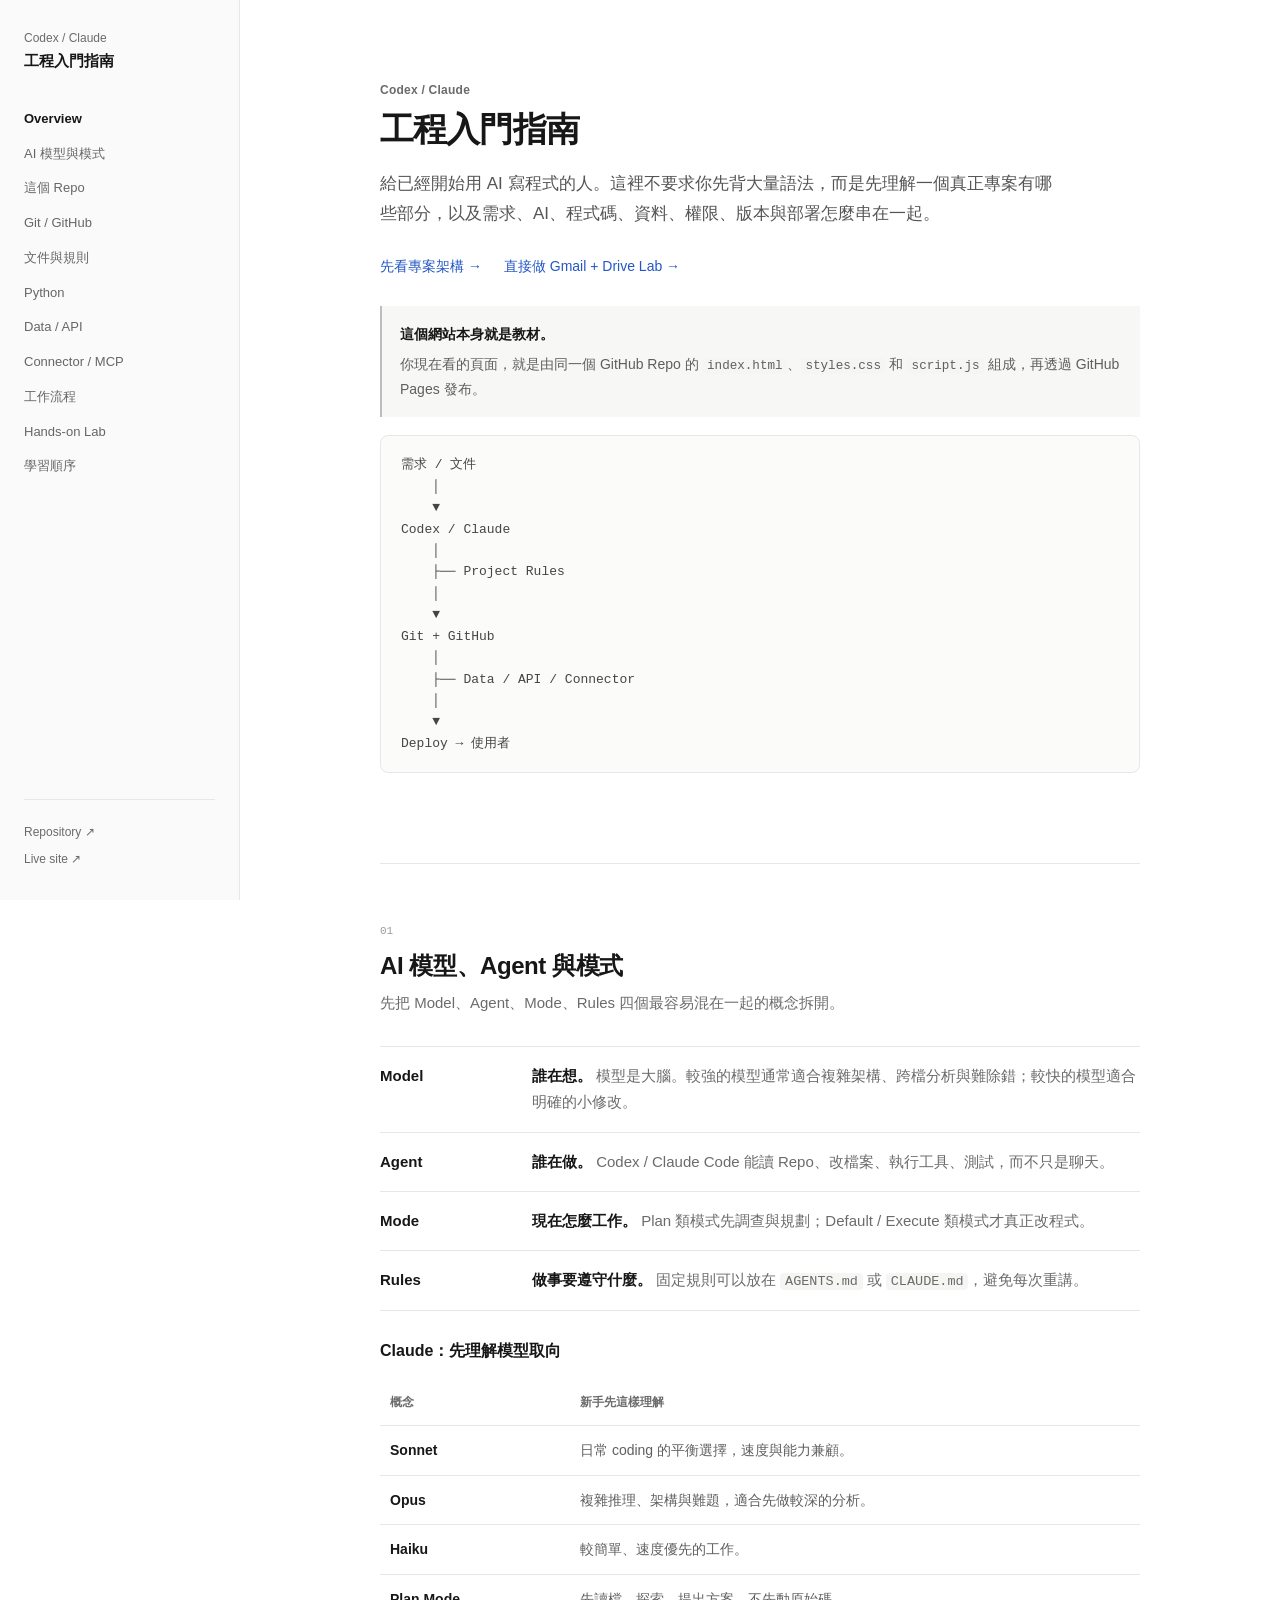
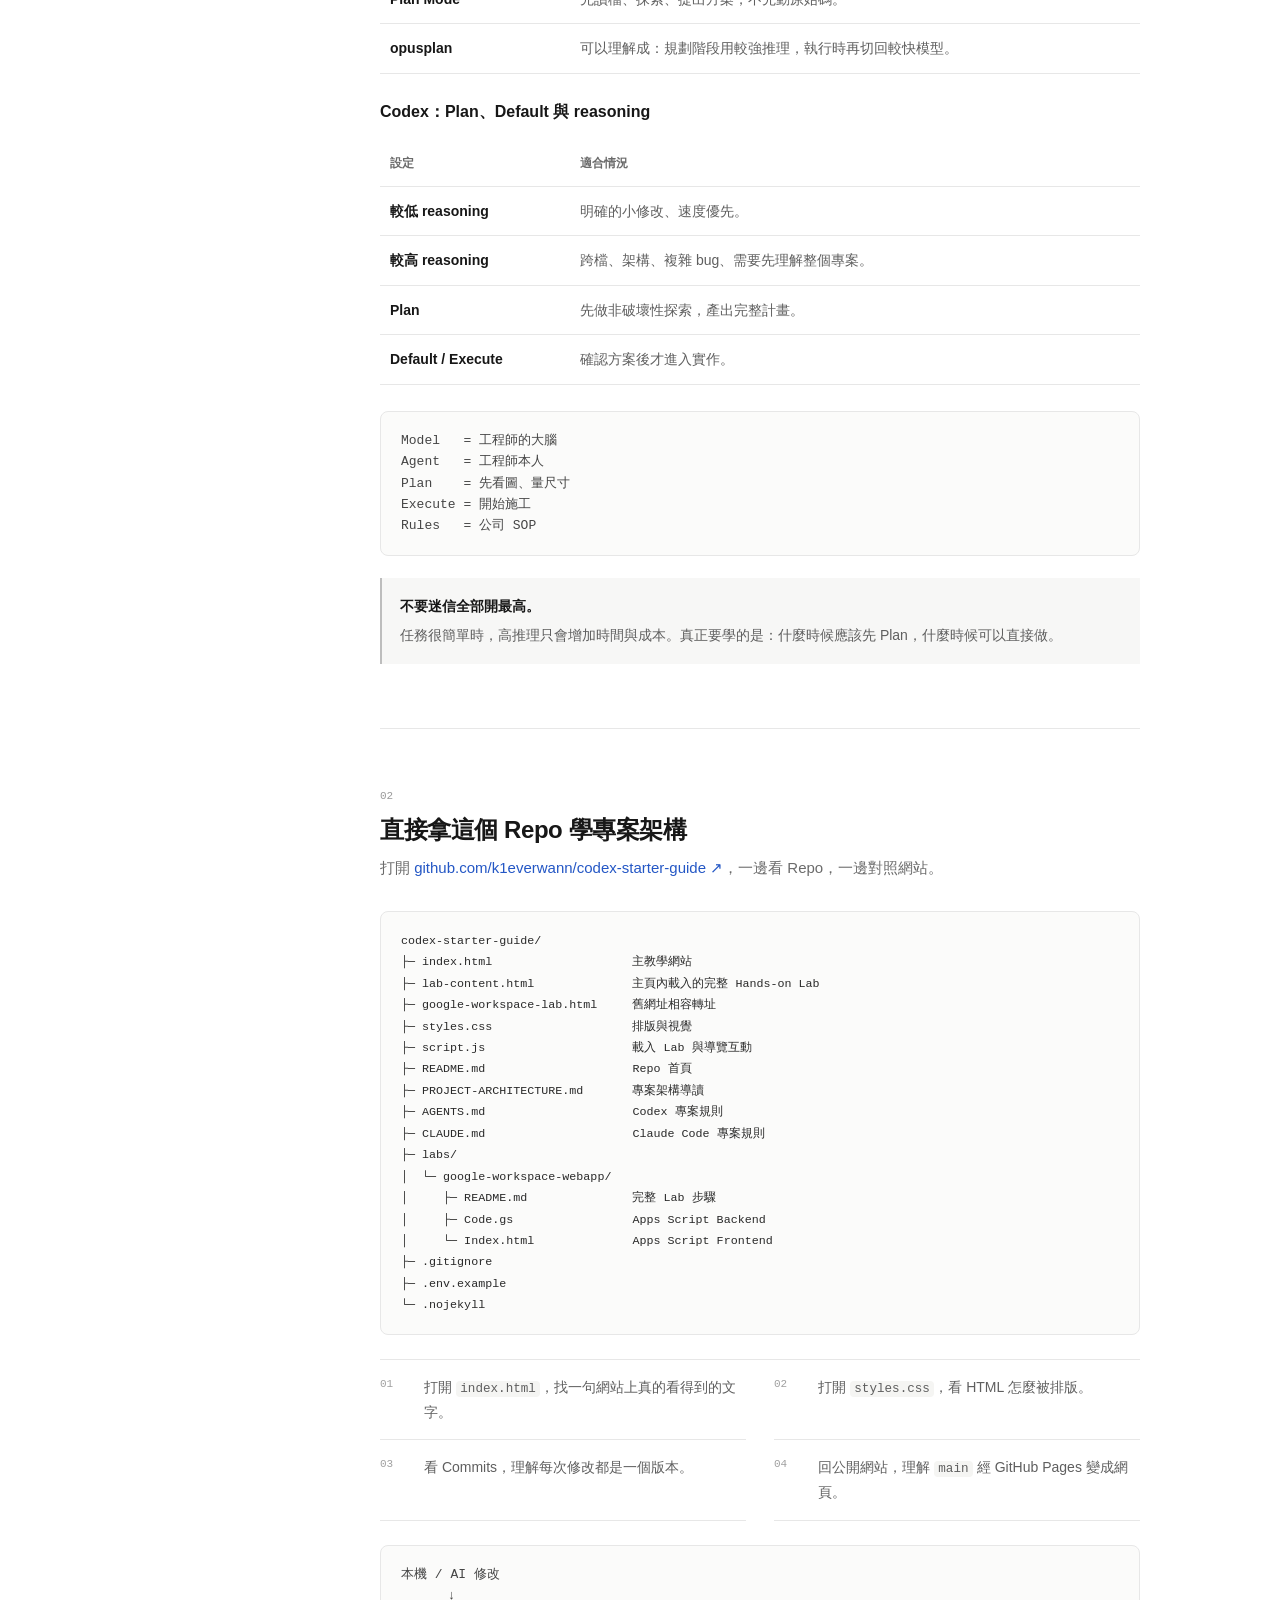
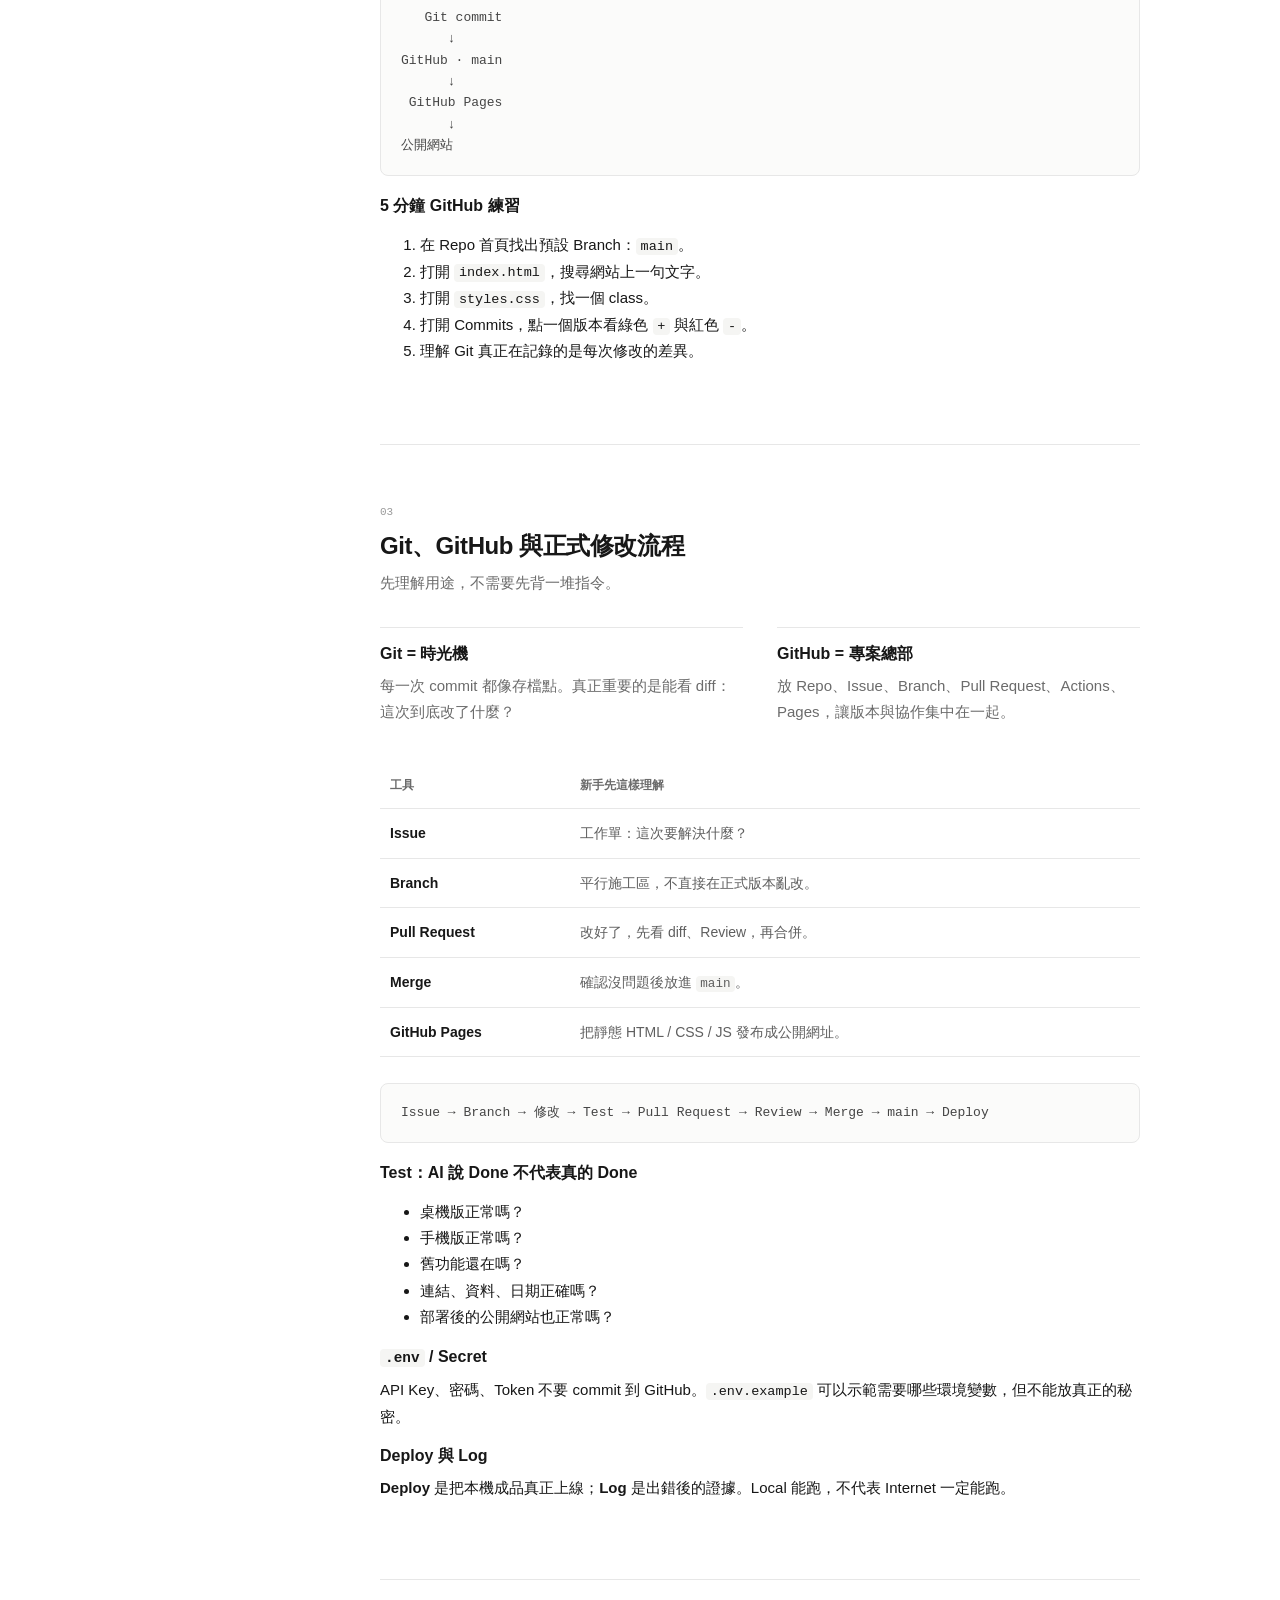
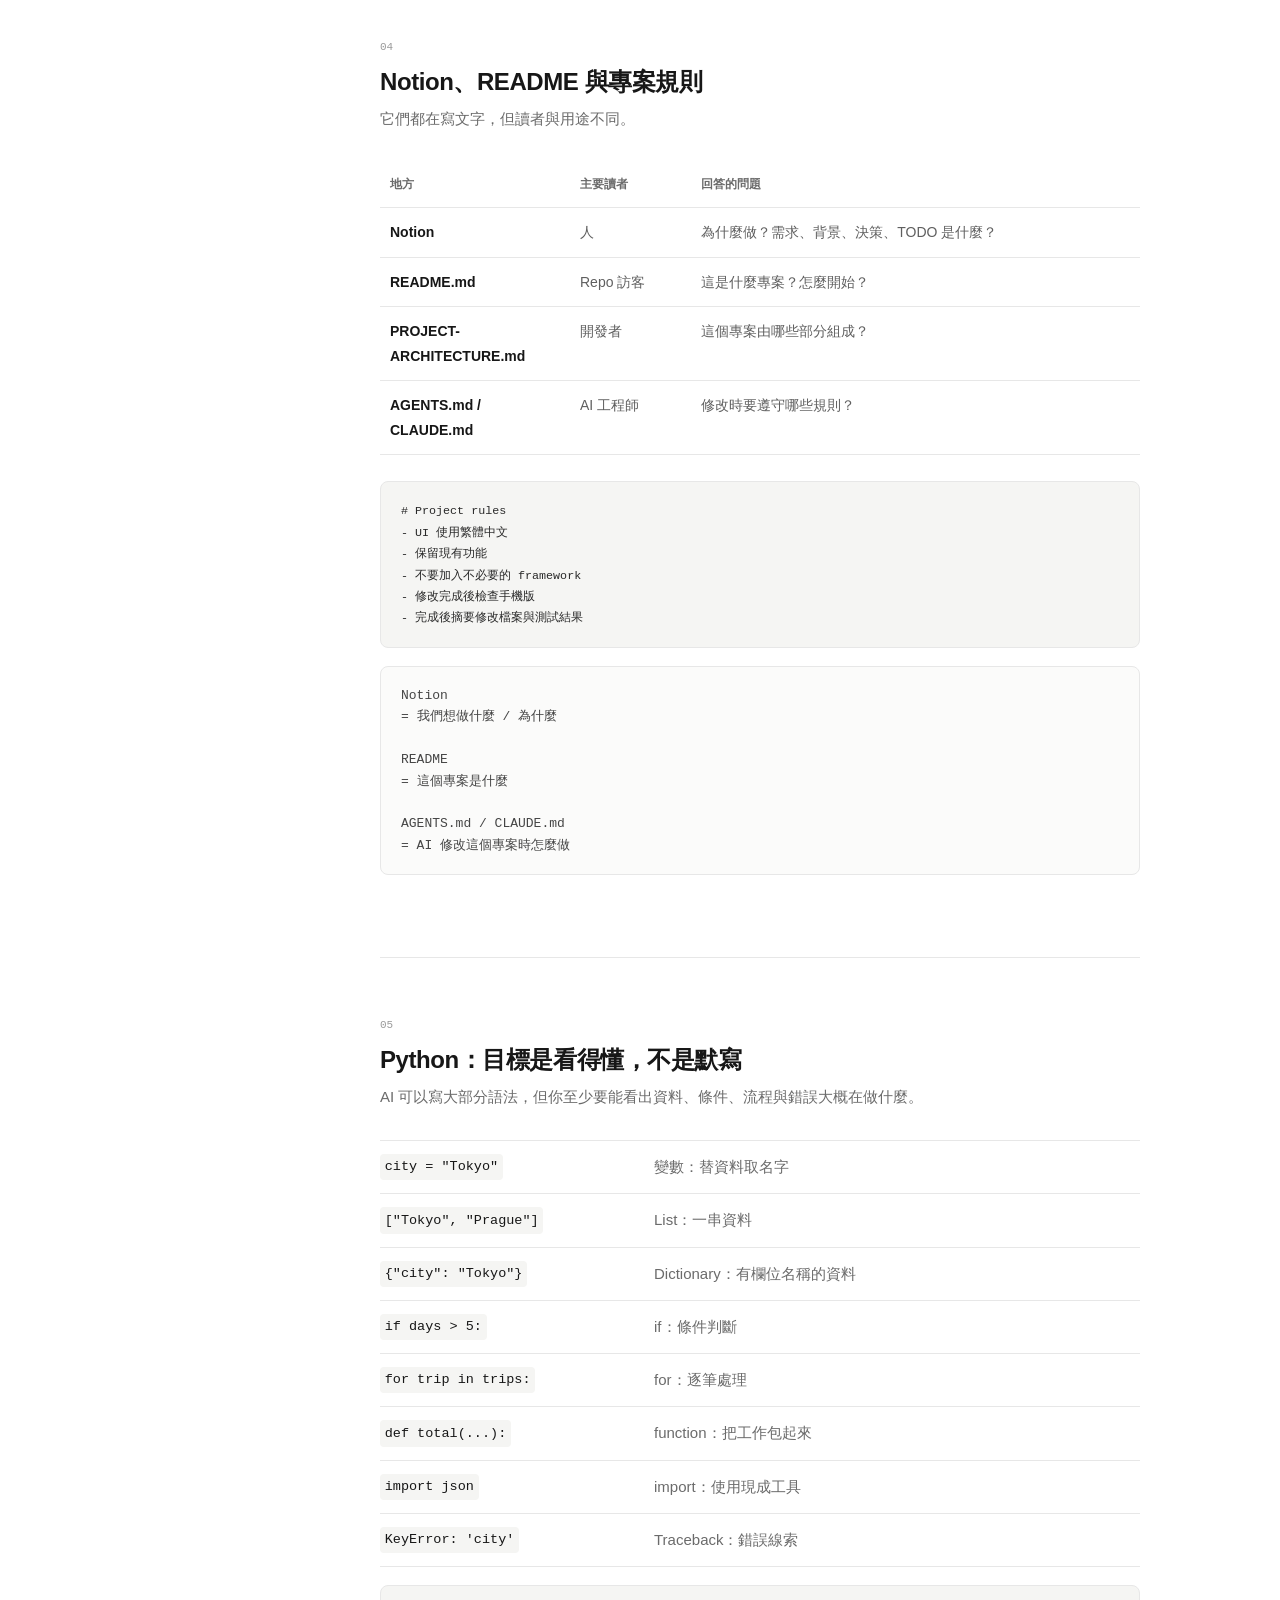
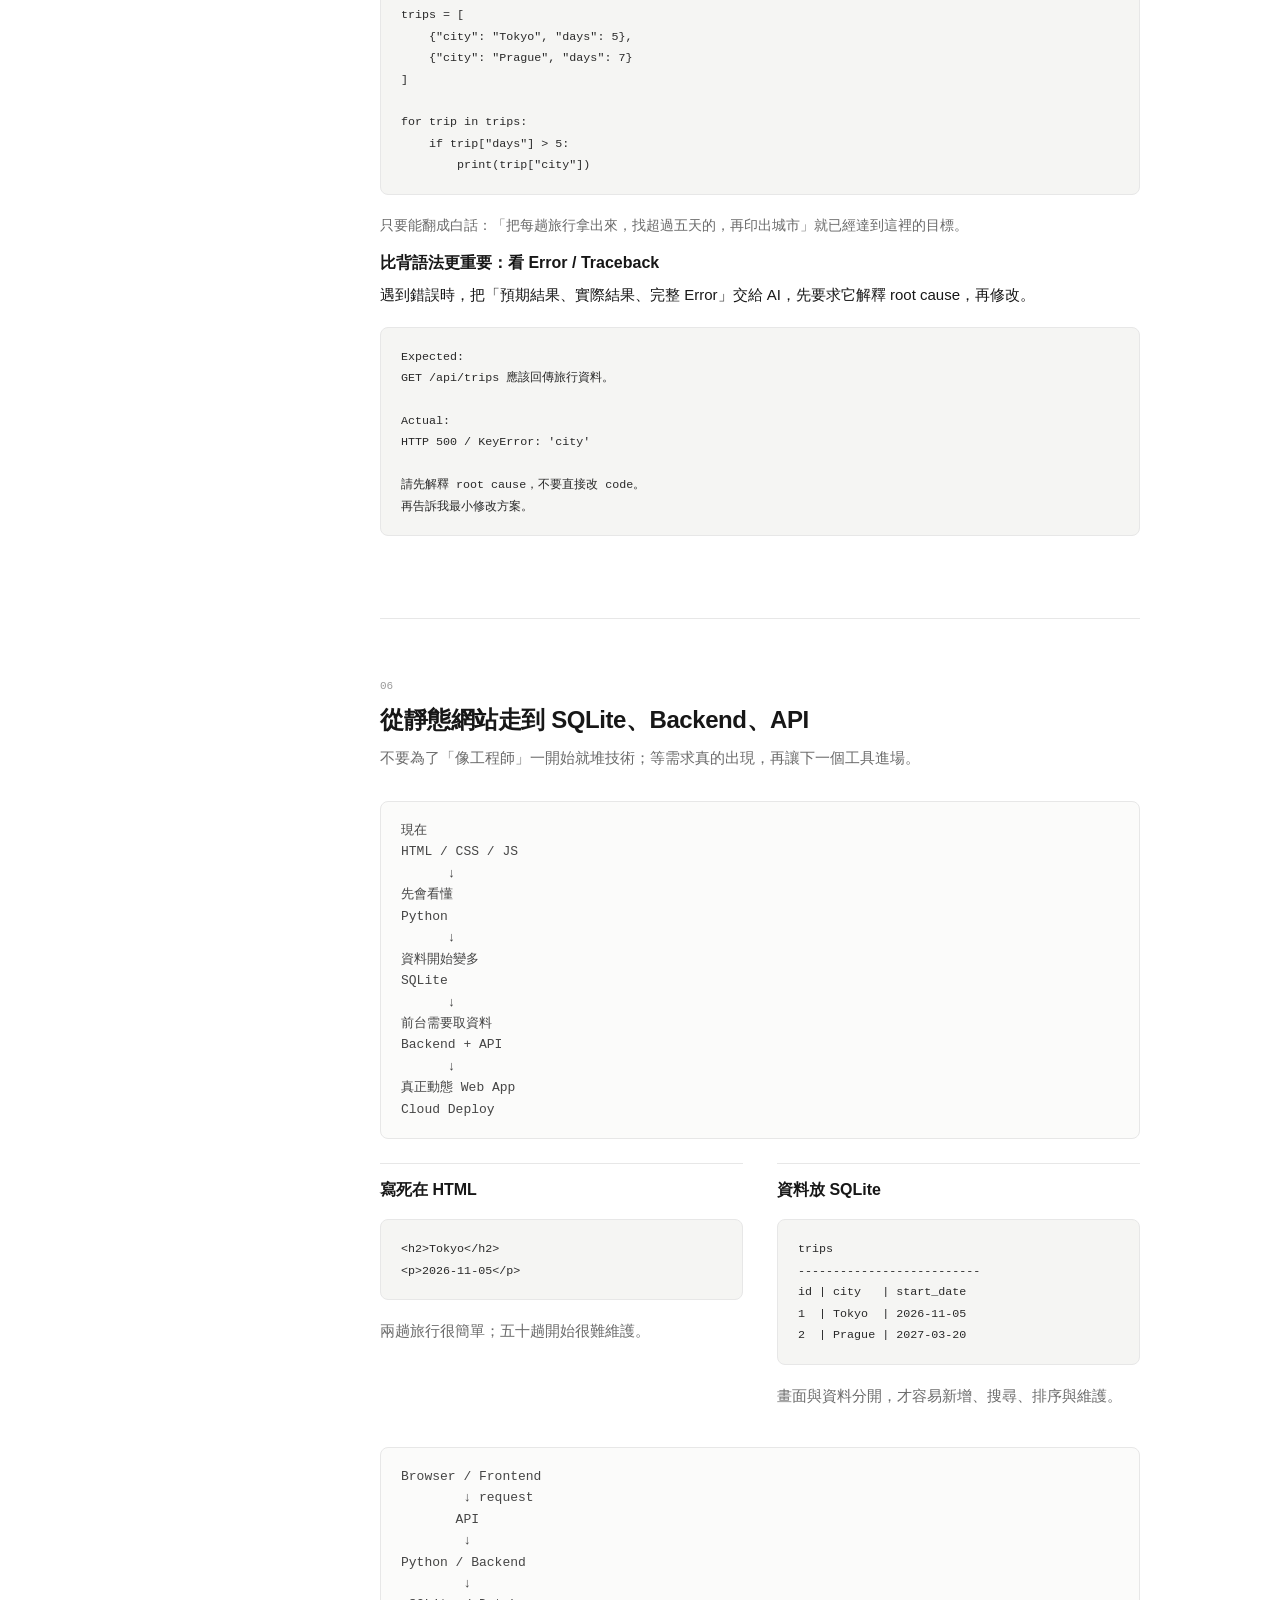
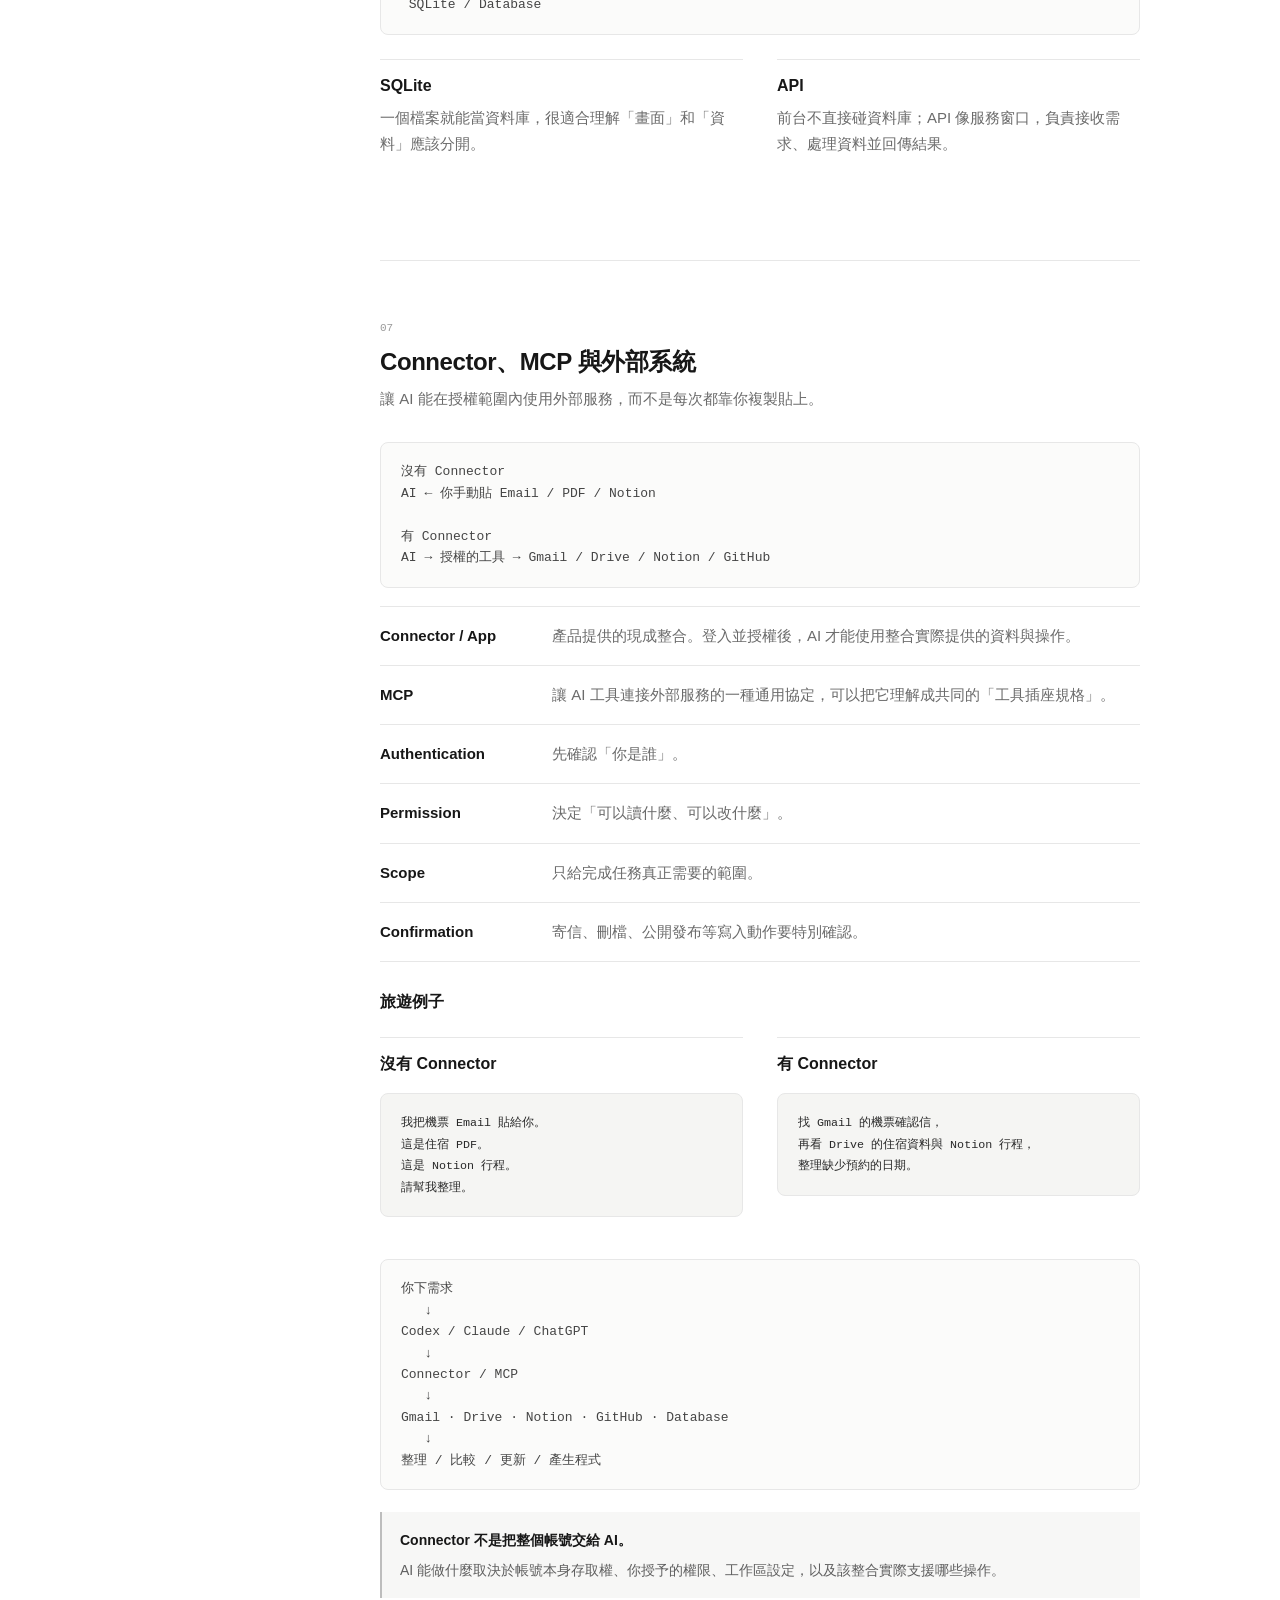
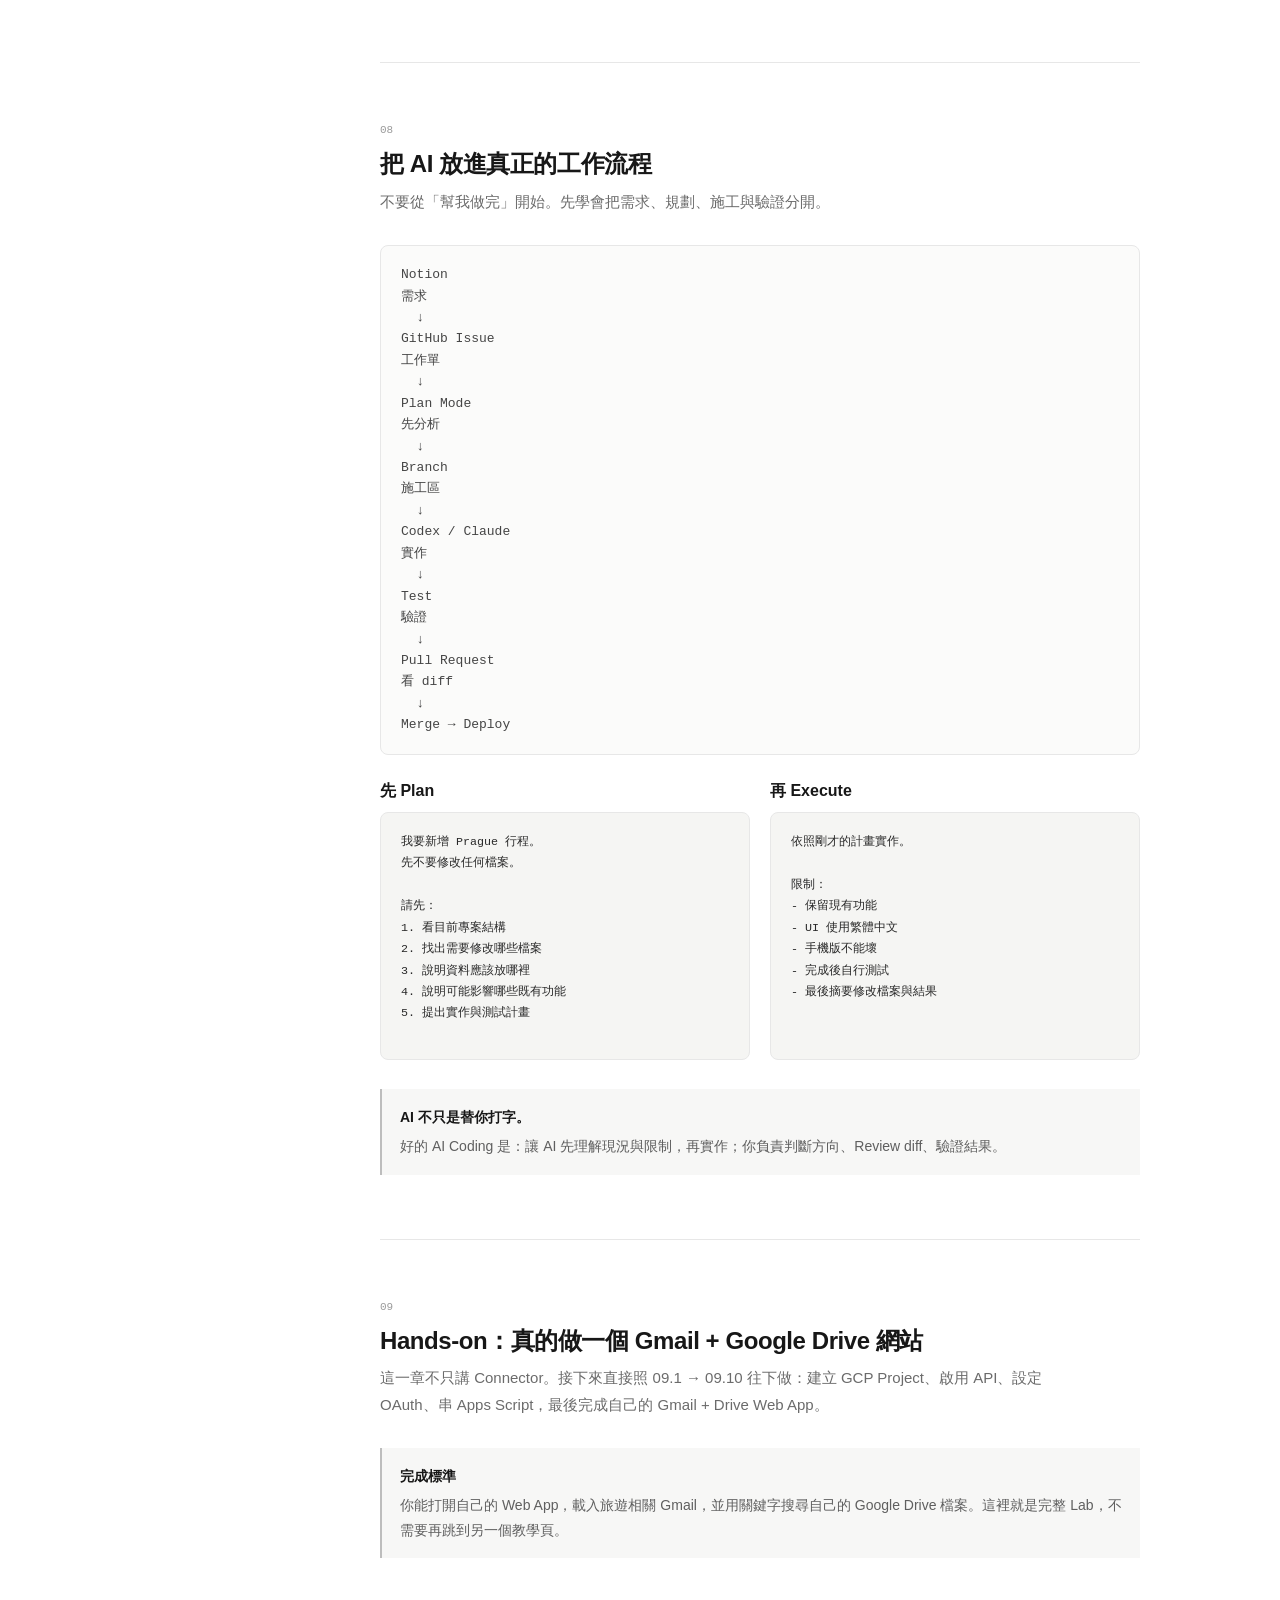
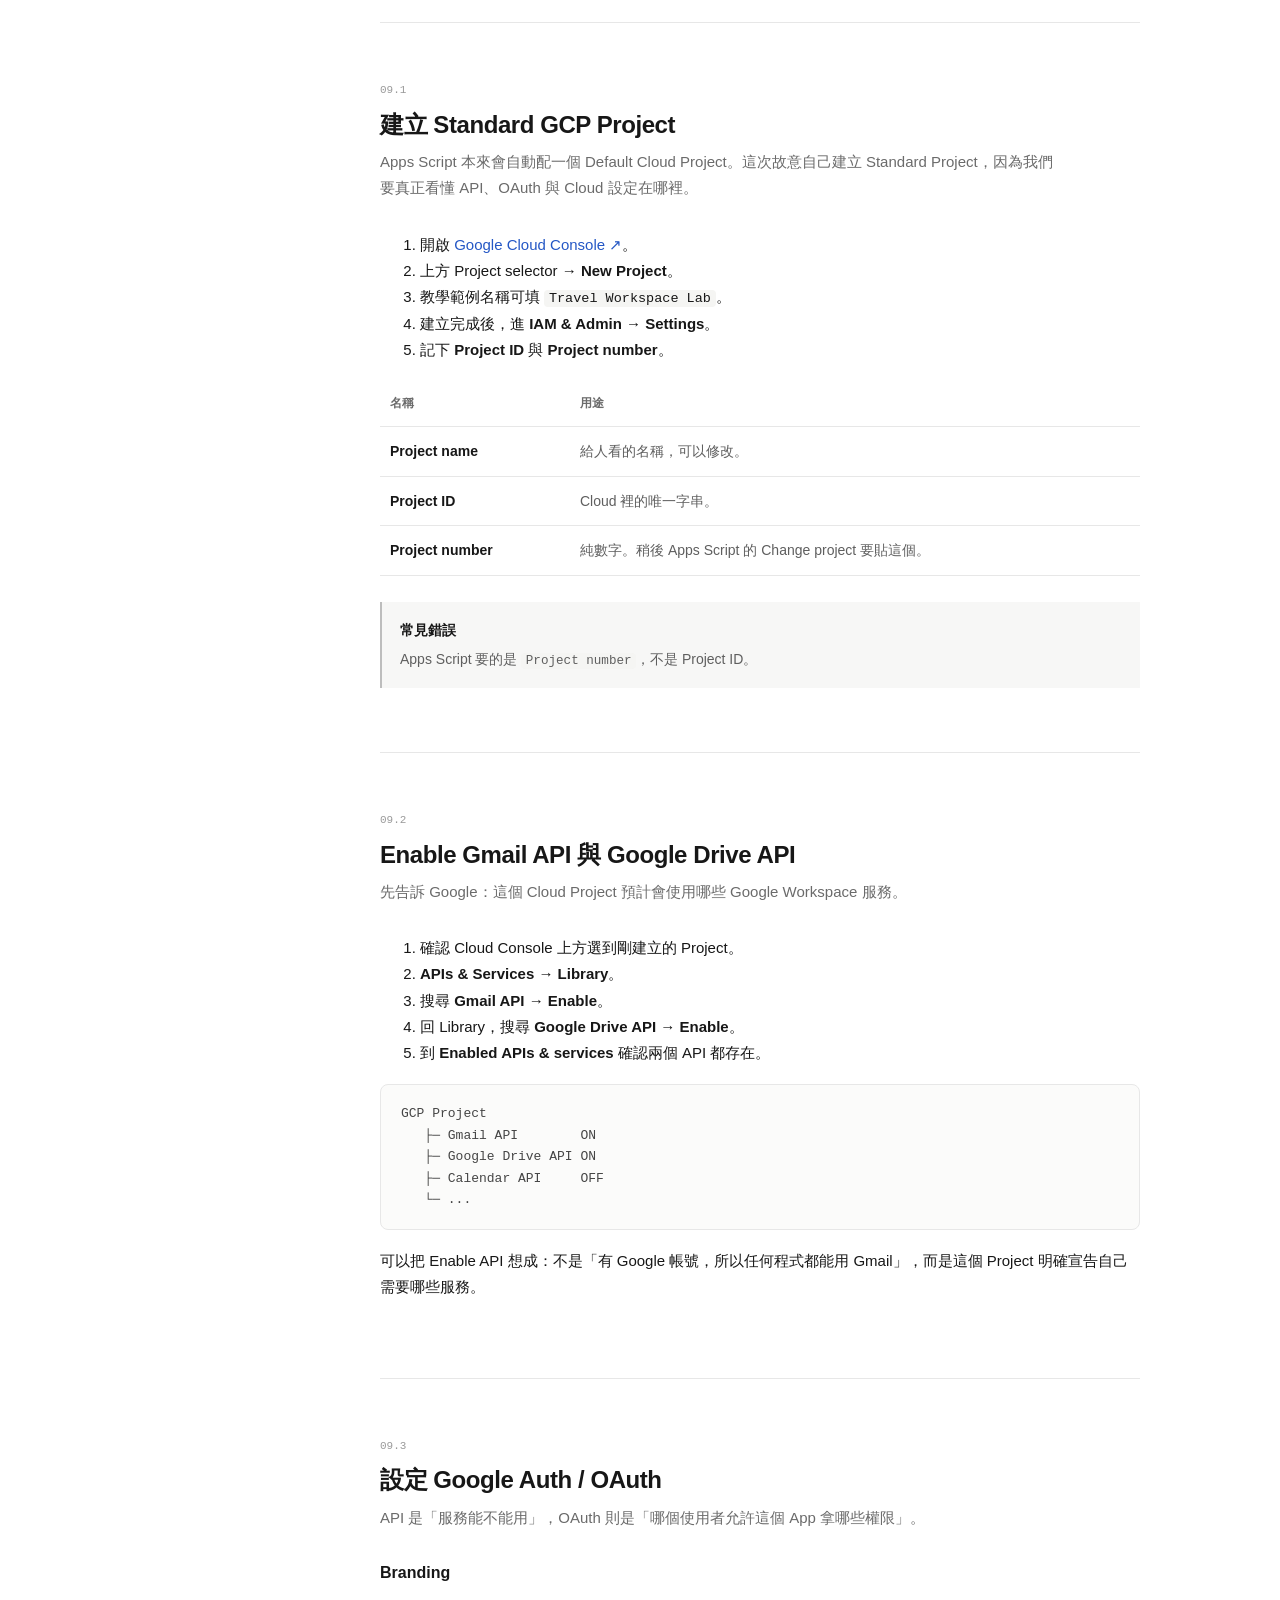
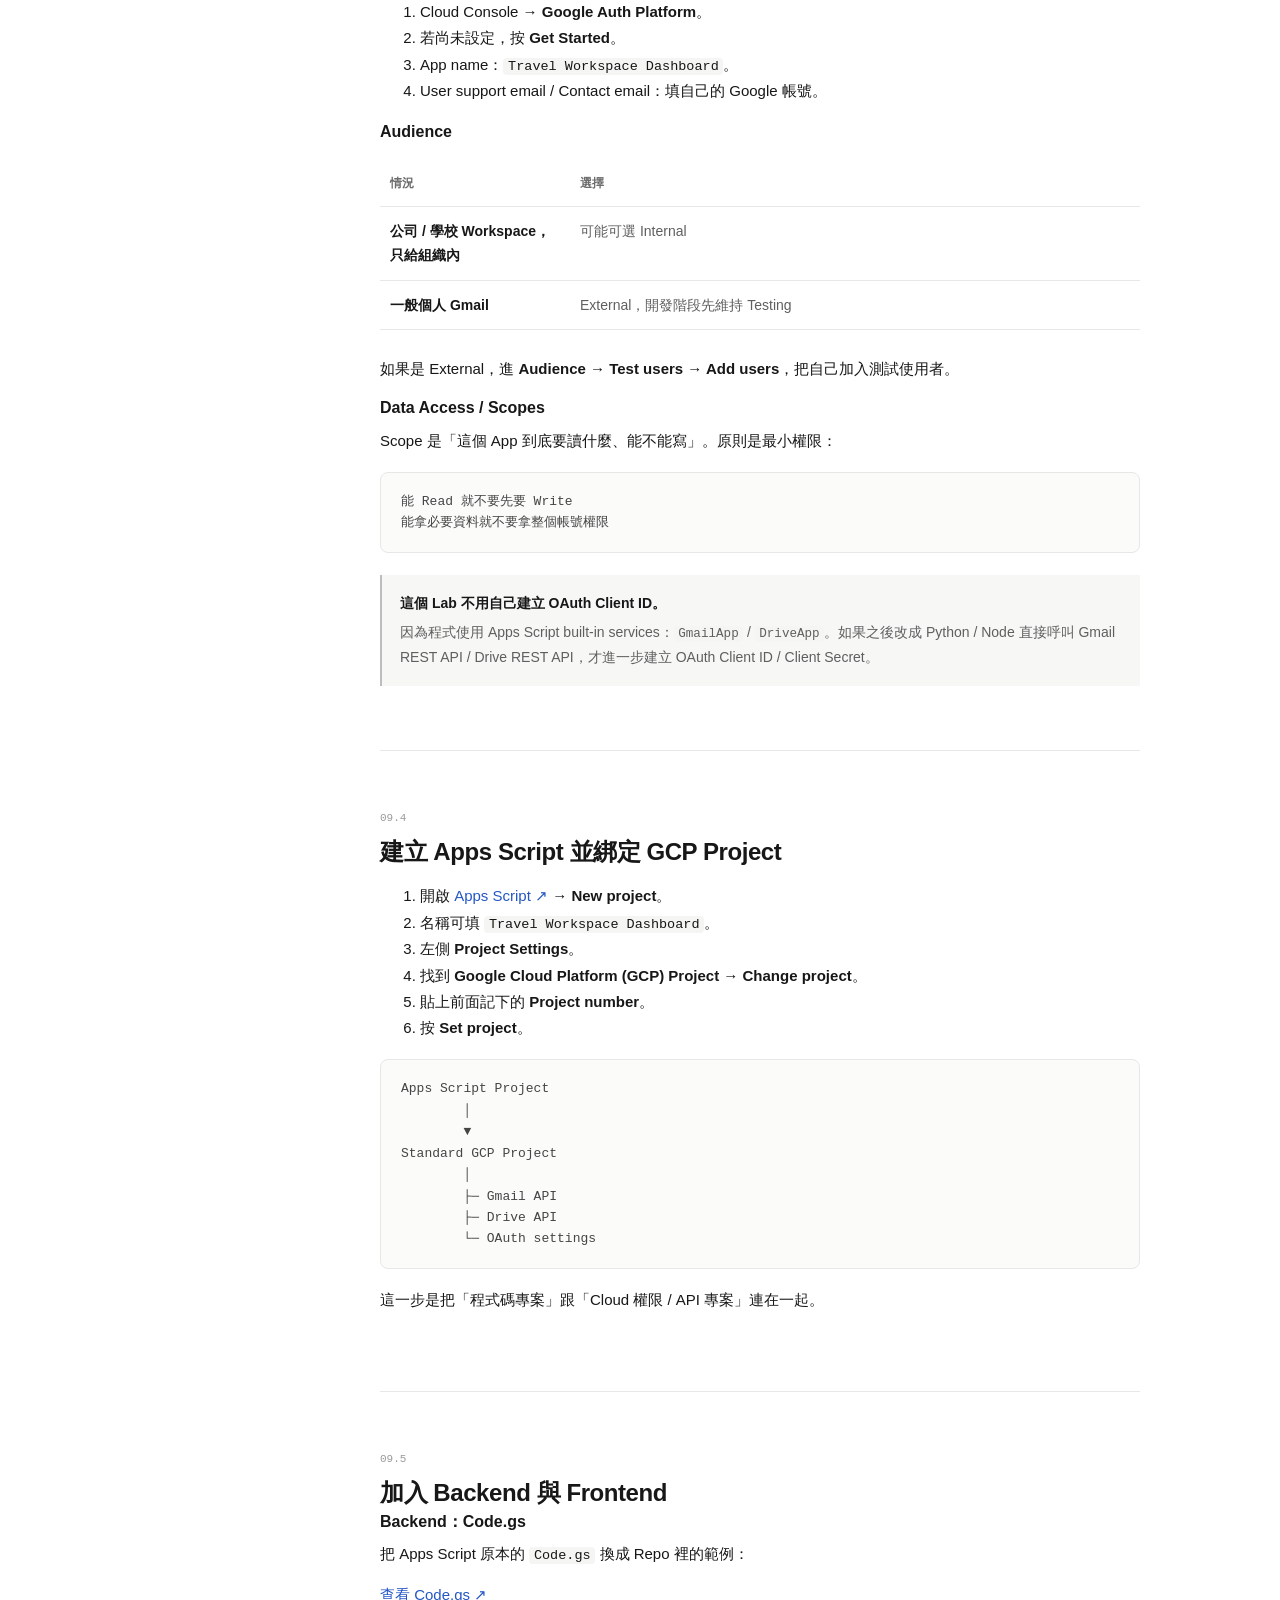
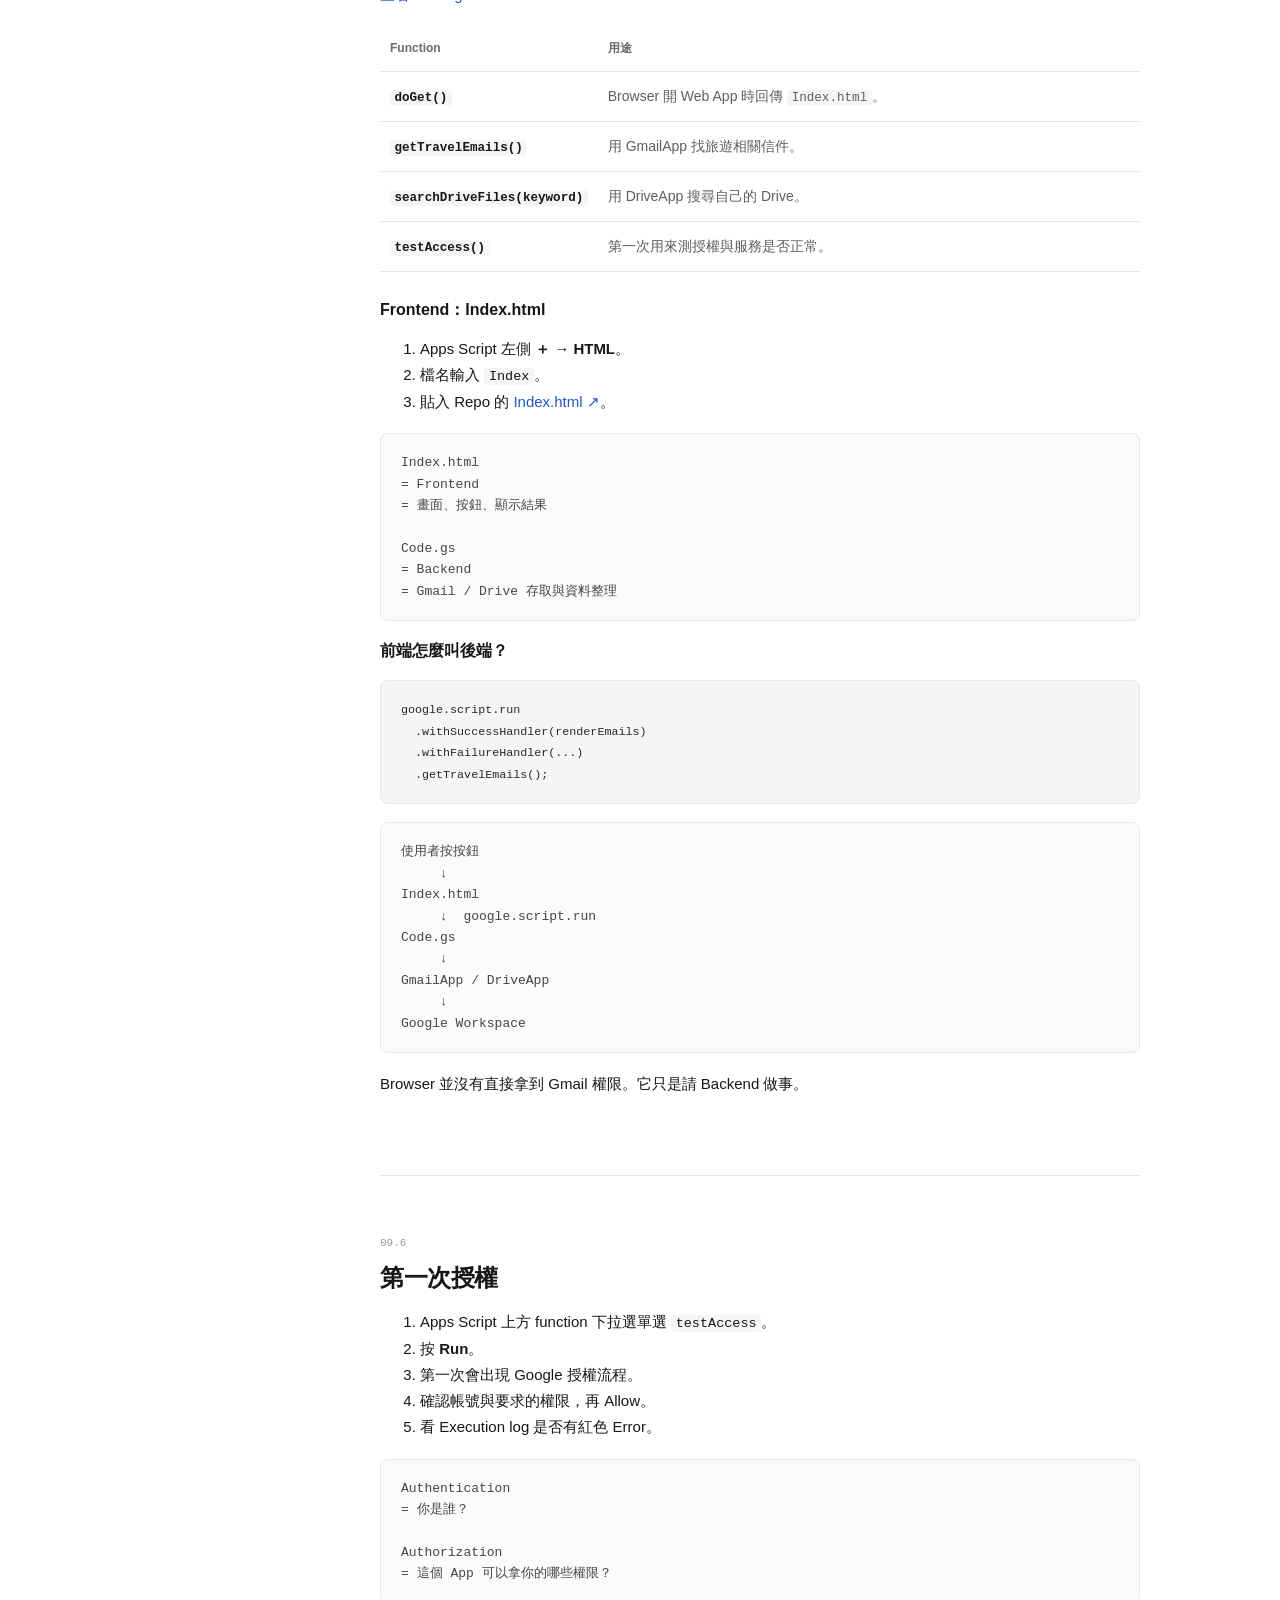
==== commit 0cb73a69: "Remove duplicate lab intro and stale standalone links" ====
--- a/index.html
+++ b/index.html
@@ -33,7 +33,6 @@
         <a href="#roadmap">學習順序</a>
       </nav>
       <div class="sidebar-links">
-        <a href="./google-workspace-lab.html">Gmail + Drive Lab →</a>
         <a href="https://github.com/k1everwann/codex-starter-guide" target="_blank" rel="noreferrer">Repository ↗</a>
         <a href="https://k1everwann.github.io/codex-starter-guide/" target="_blank" rel="noreferrer">Live site ↗</a>
       </div>
@@ -46,7 +45,7 @@
         <p class="intro-text">給已經開始用 AI 寫程式的人。這裡不要求你先背大量語法，而是先理解一個真正專案有哪些部分，以及需求、AI、程式碼、資料、權限、版本與部署怎麼串在一起。</p>
         <div class="intro-links">
           <a href="#repo">先看專案架構 →</a>
-          <a href="./google-workspace-lab.html">直接做 Gmail + Drive Lab →</a>
+          <a href="#lab">直接做 Gmail + Drive Lab →</a>
         </div>
         <div class="note">
           <strong>這個網站本身就是教材。</strong>
@@ -120,9 +119,10 @@
 
         <pre class="tree"><code>codex-starter-guide/
 ├─ index.html                    主教學網站
-├─ google-workspace-lab.html     Hands-on Lab 網頁
+├─ lab-content.html              主頁內載入的完整 Hands-on Lab
+├─ google-workspace-lab.html     舊網址相容轉址
 ├─ styles.css                    排版與視覺
-├─ script.js                     少量互動
+├─ script.js                     載入 Lab 與導覽互動
 ├─ README.md                     Repo 首頁
 ├─ PROJECT-ARCHITECTURE.md       專案架構導讀
 ├─ AGENTS.md                     Codex 專案規則
@@ -434,38 +434,11 @@
       <section id="lab">
         <div class="section-label">09</div>
         <h2>Hands-on：真的做一個 Gmail + Google Drive 網站</h2>
-        <p class="section-lead">這一章不只講 Connector。你會真的建立 GCP Project、啟用 API、設定 OAuth，再把 Gmail / Drive 放進自己的 Web App。</p>
-
-        <pre class="diagram">建立 Standard GCP Project
-        ↓
-Enable Gmail API + Drive API
-        ↓
-Google Auth / OAuth
-        ↓
-Apps Script 綁 Project Number
-        ↓
-Code.gs Backend + Index.html Frontend
-        ↓
-GmailApp / DriveApp
-        ↓
-Deploy Web App
-        ↓
-Travel Workspace Dashboard</pre>
-
-        <table>
-          <thead><tr><th>你會做</th><th>你會理解</th></tr></thead>
-          <tbody>
-            <tr><td>建立 GCP Project</td><td>Project ID / Project Number / Cloud 設定</td></tr>
-            <tr><td>Enable Gmail / Drive API</td><td>API 為什麼需要由 Project 明確啟用</td></tr>
-            <tr><td>Google Auth Platform</td><td>Branding、Audience、Test users、Scopes</td></tr>
-            <tr><td>Apps Script</td><td>Frontend / Backend 分工與權限</td></tr>
-            <tr><td>Deploy</td><td>誰能開網站 vs Backend 用誰的帳號執行</td></tr>
-            <tr><td>Debug</td><td>Browser → Apps Script → GCP / OAuth 分層排查</td></tr>
-          </tbody>
-        </table>
-
-        <p><a href="./google-workspace-lab.html"><strong>開始 Google Workspace Hands-on Lab →</strong></a></p>
-        <p><a href="https://github.com/k1everwann/codex-starter-guide/tree/main/labs/google-workspace-webapp" target="_blank" rel="noreferrer">查看 Lab 的完整 Code 與 README ↗</a></p>
+        <p class="section-lead">這一章不只講 Connector。接下來直接照 09.1 → 09.10 往下做：建立 GCP Project、啟用 API、設定 OAuth、串 Apps Script，最後完成自己的 Gmail + Drive Web App。</p>
+        <div class="note">
+          <strong>完成標準</strong>
+          <span>你能打開自己的 Web App，載入旅遊相關 Gmail，並用關鍵字搜尋自己的 Google Drive 檔案。這裡就是完整 Lab，不需要再跳到另一個教學頁。</span>
+        </div>
       </section>
 
       <section id="roadmap">
@@ -500,4 +473,4 @@
 
   <script src="script.js"></script>
 </body>
-</html>
+</html>
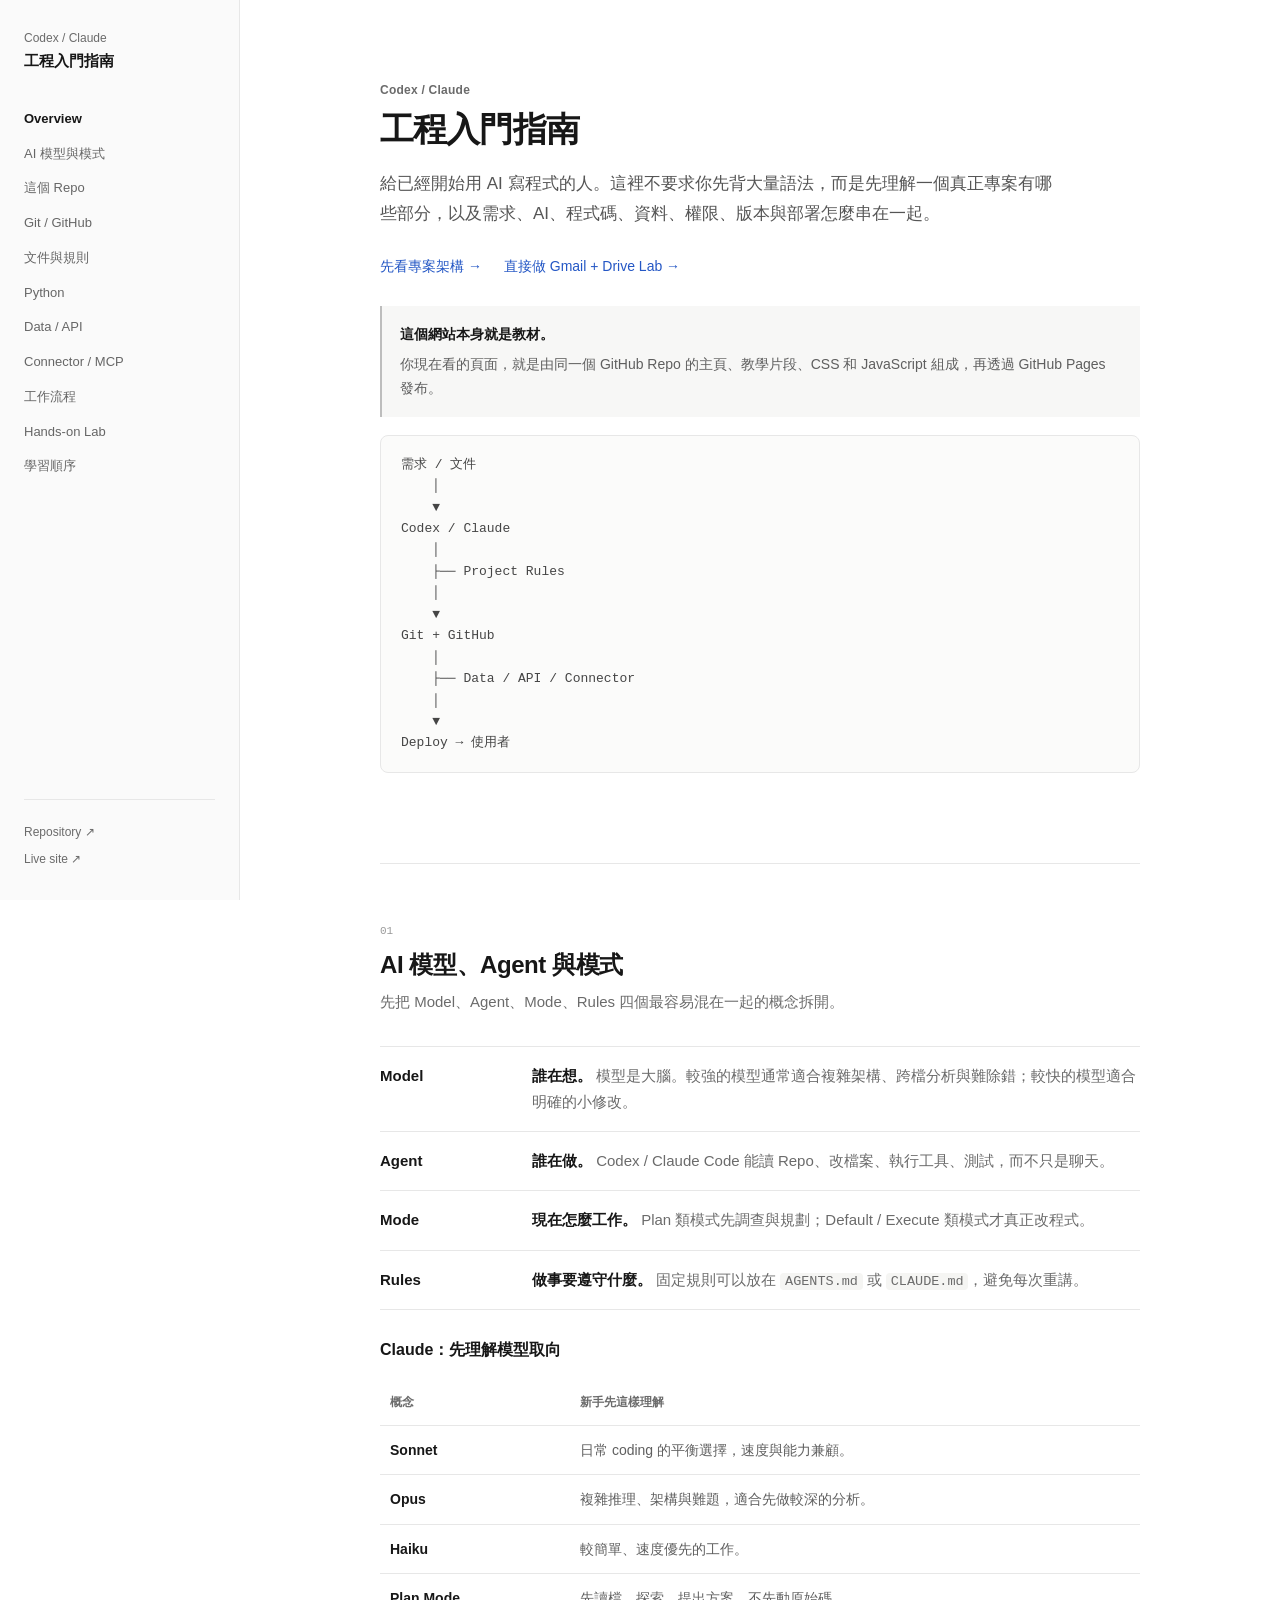
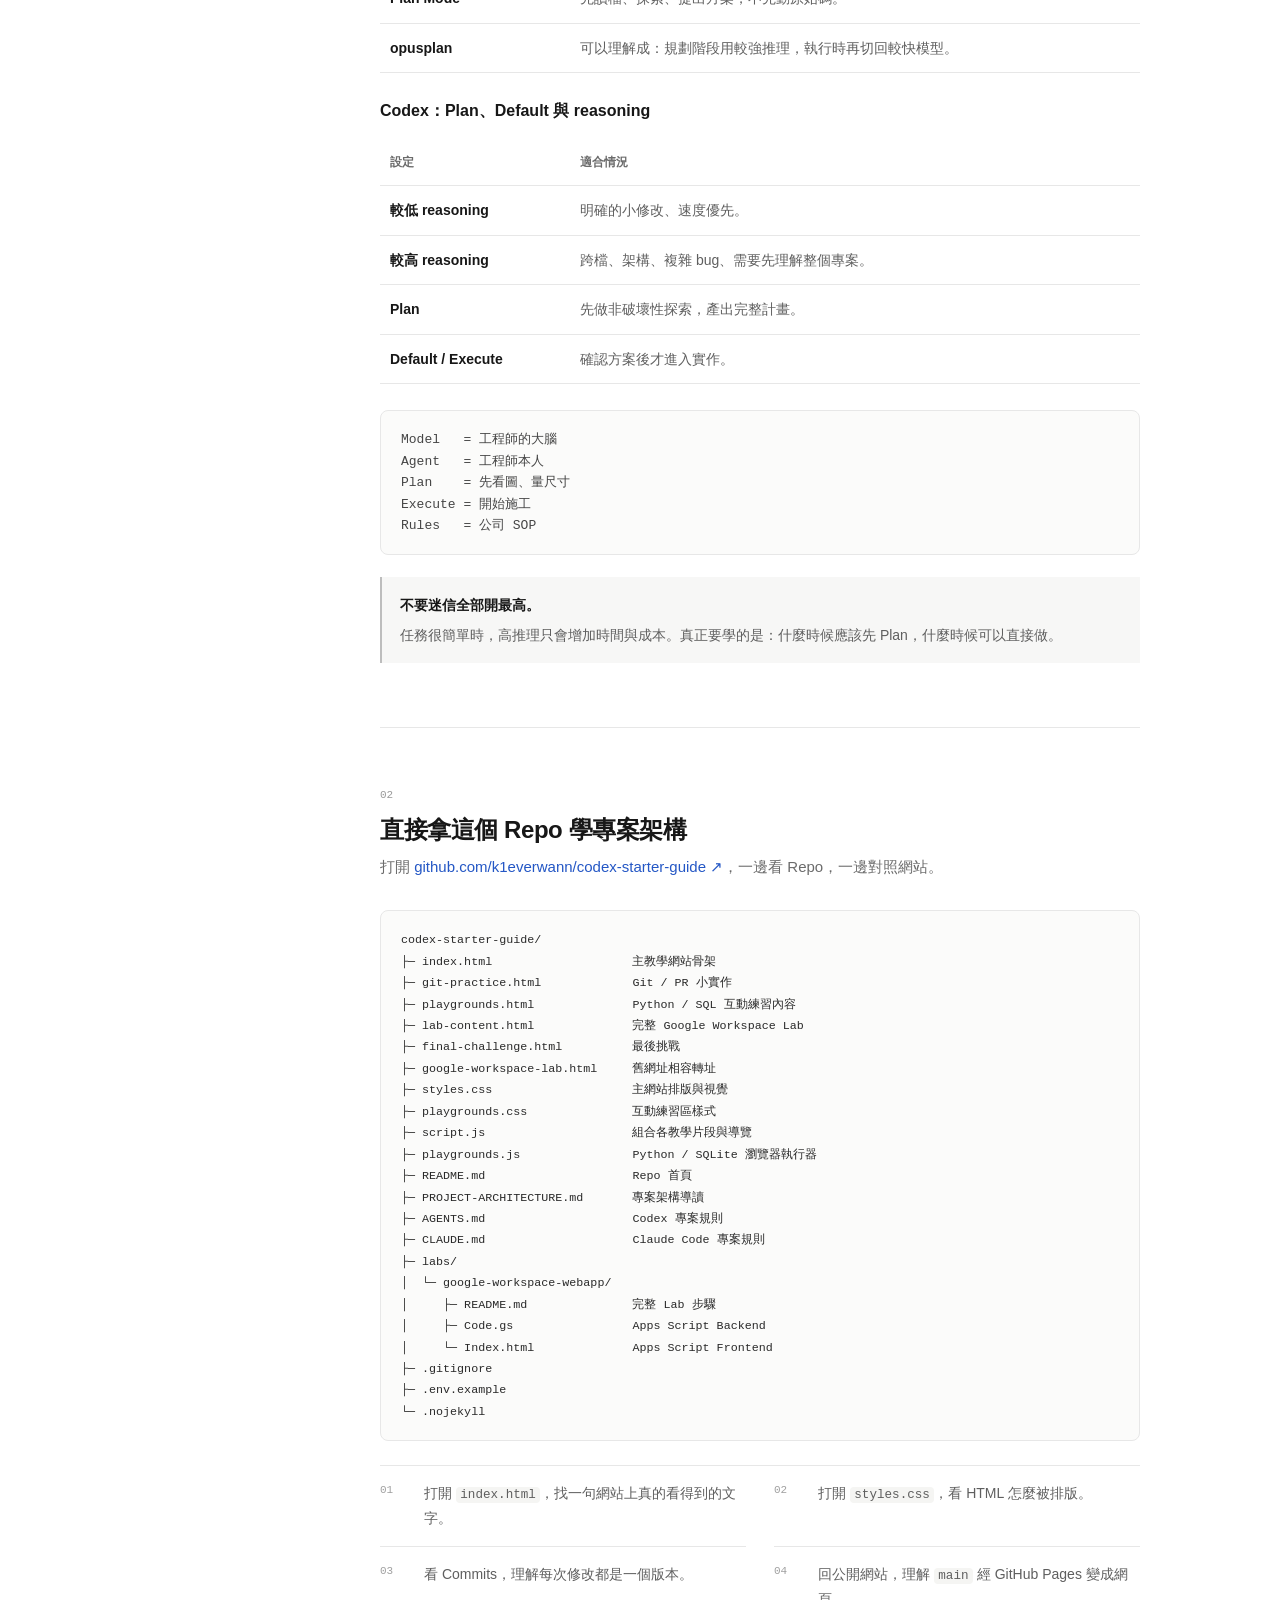
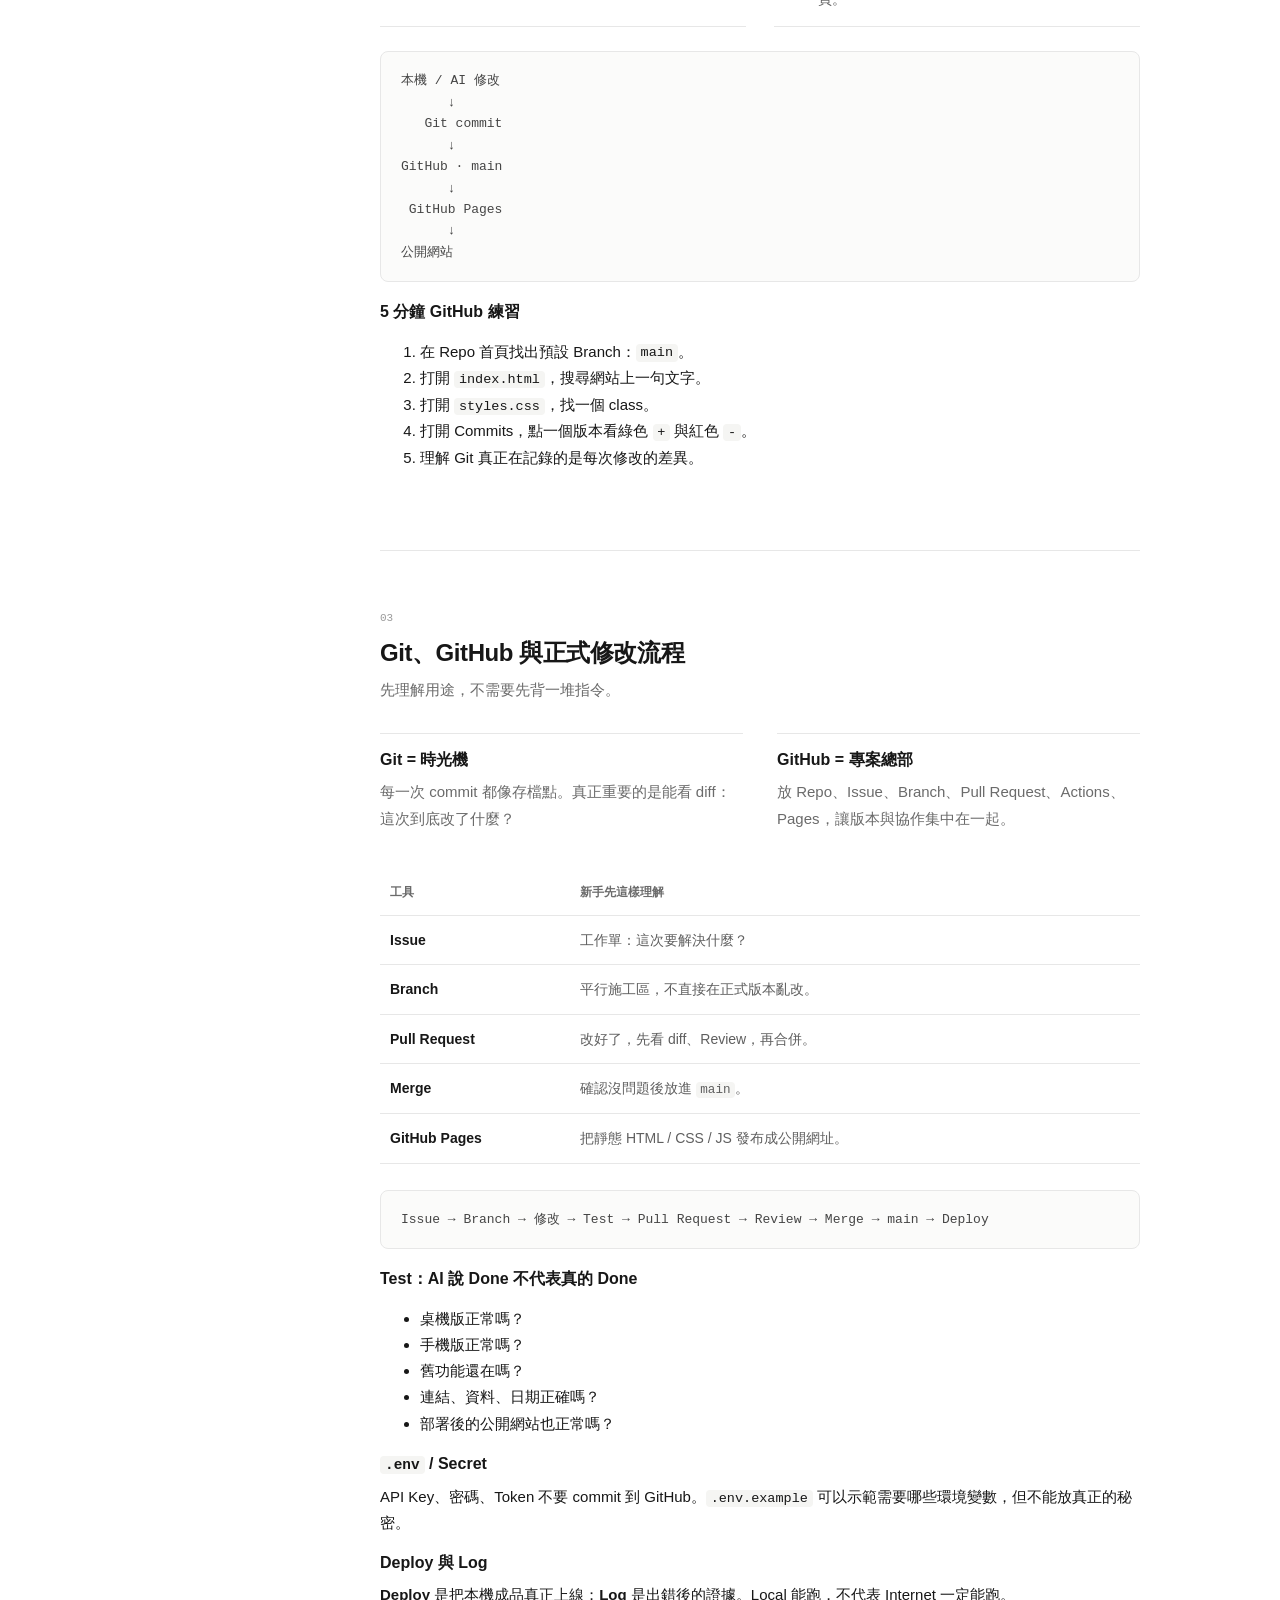
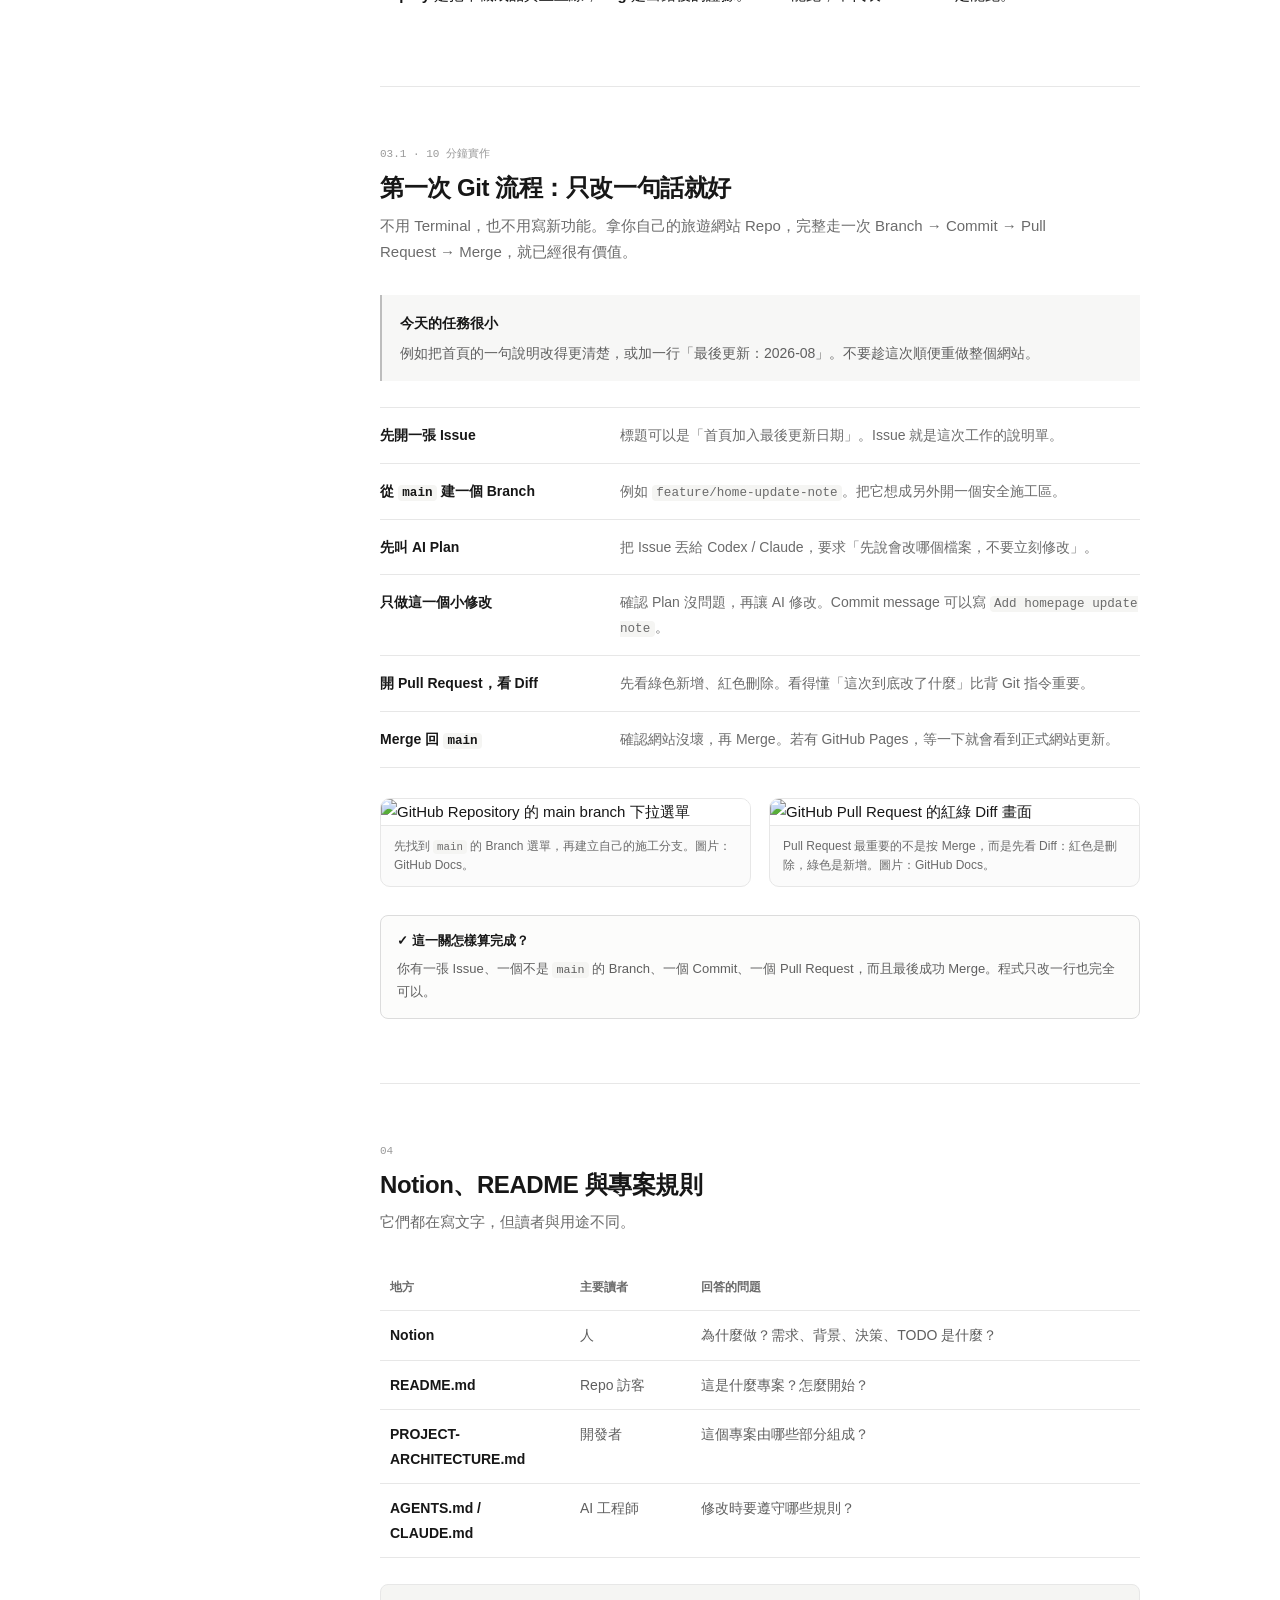
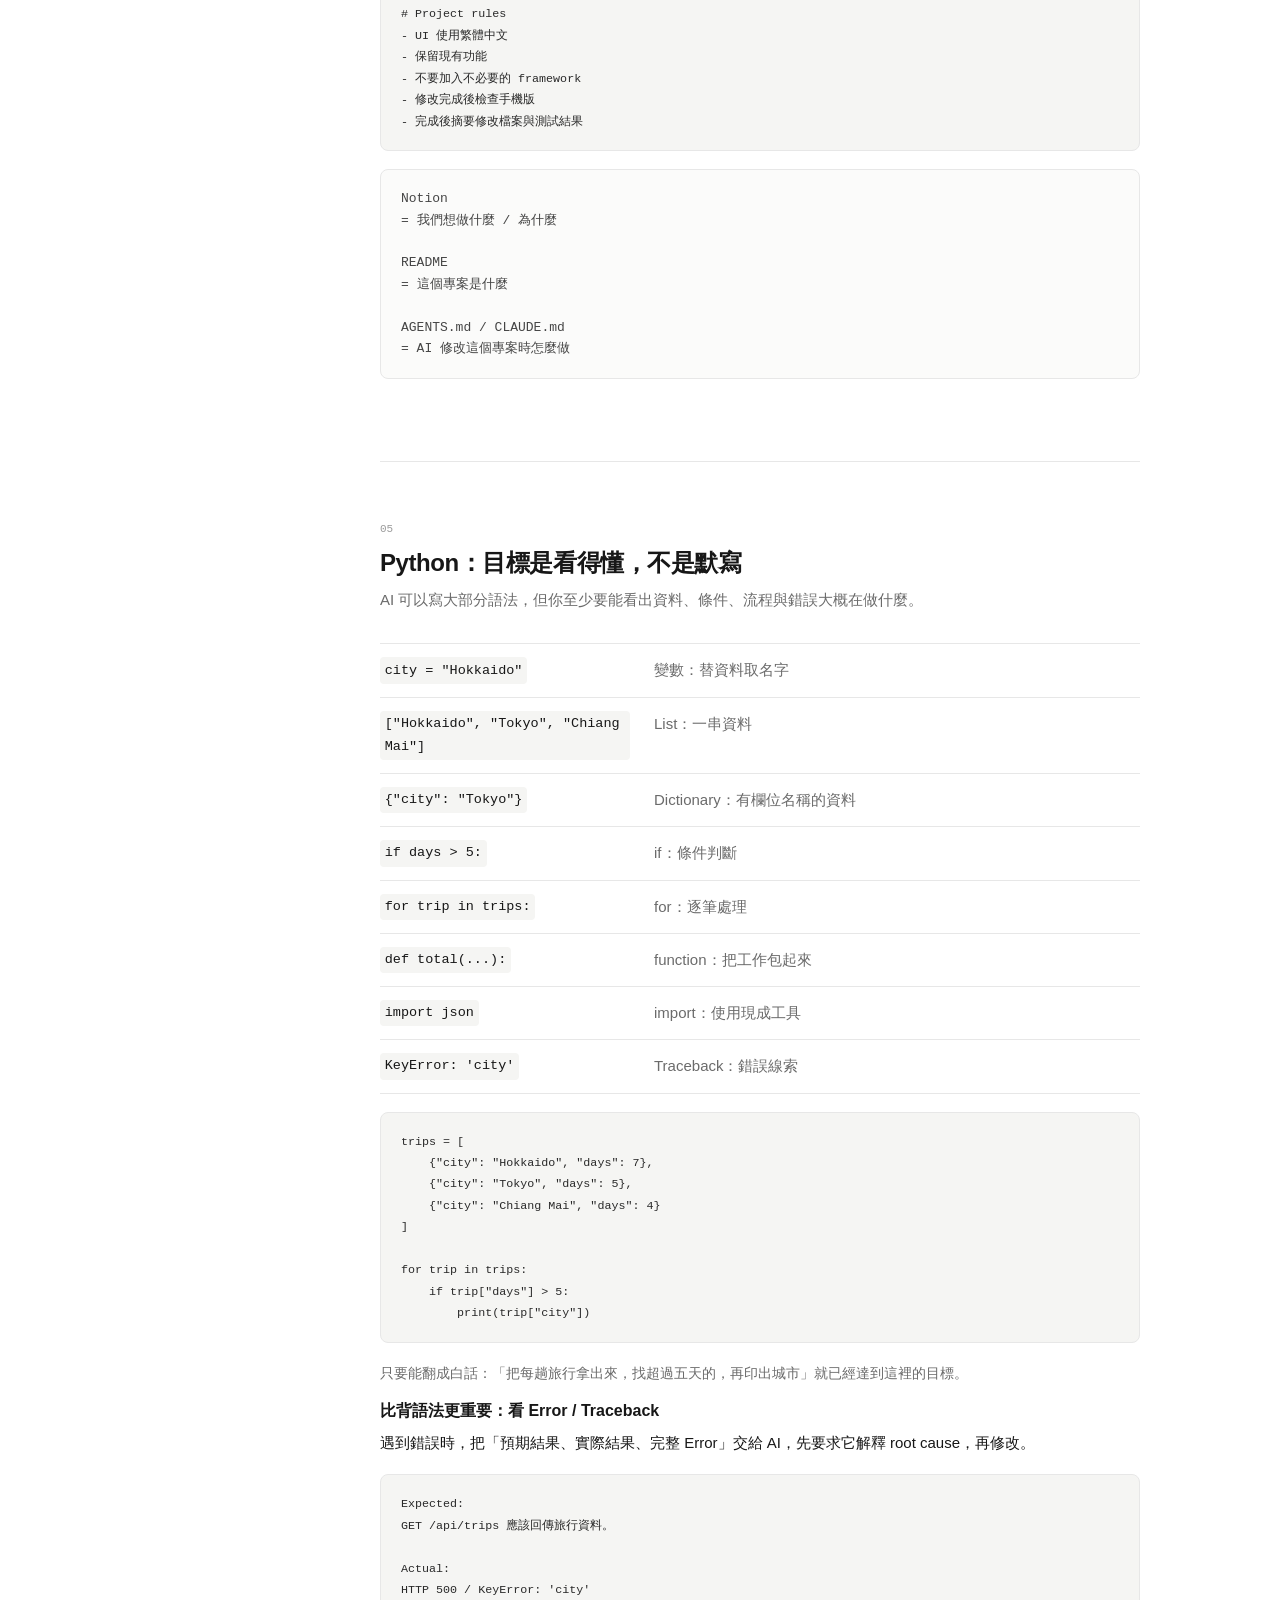
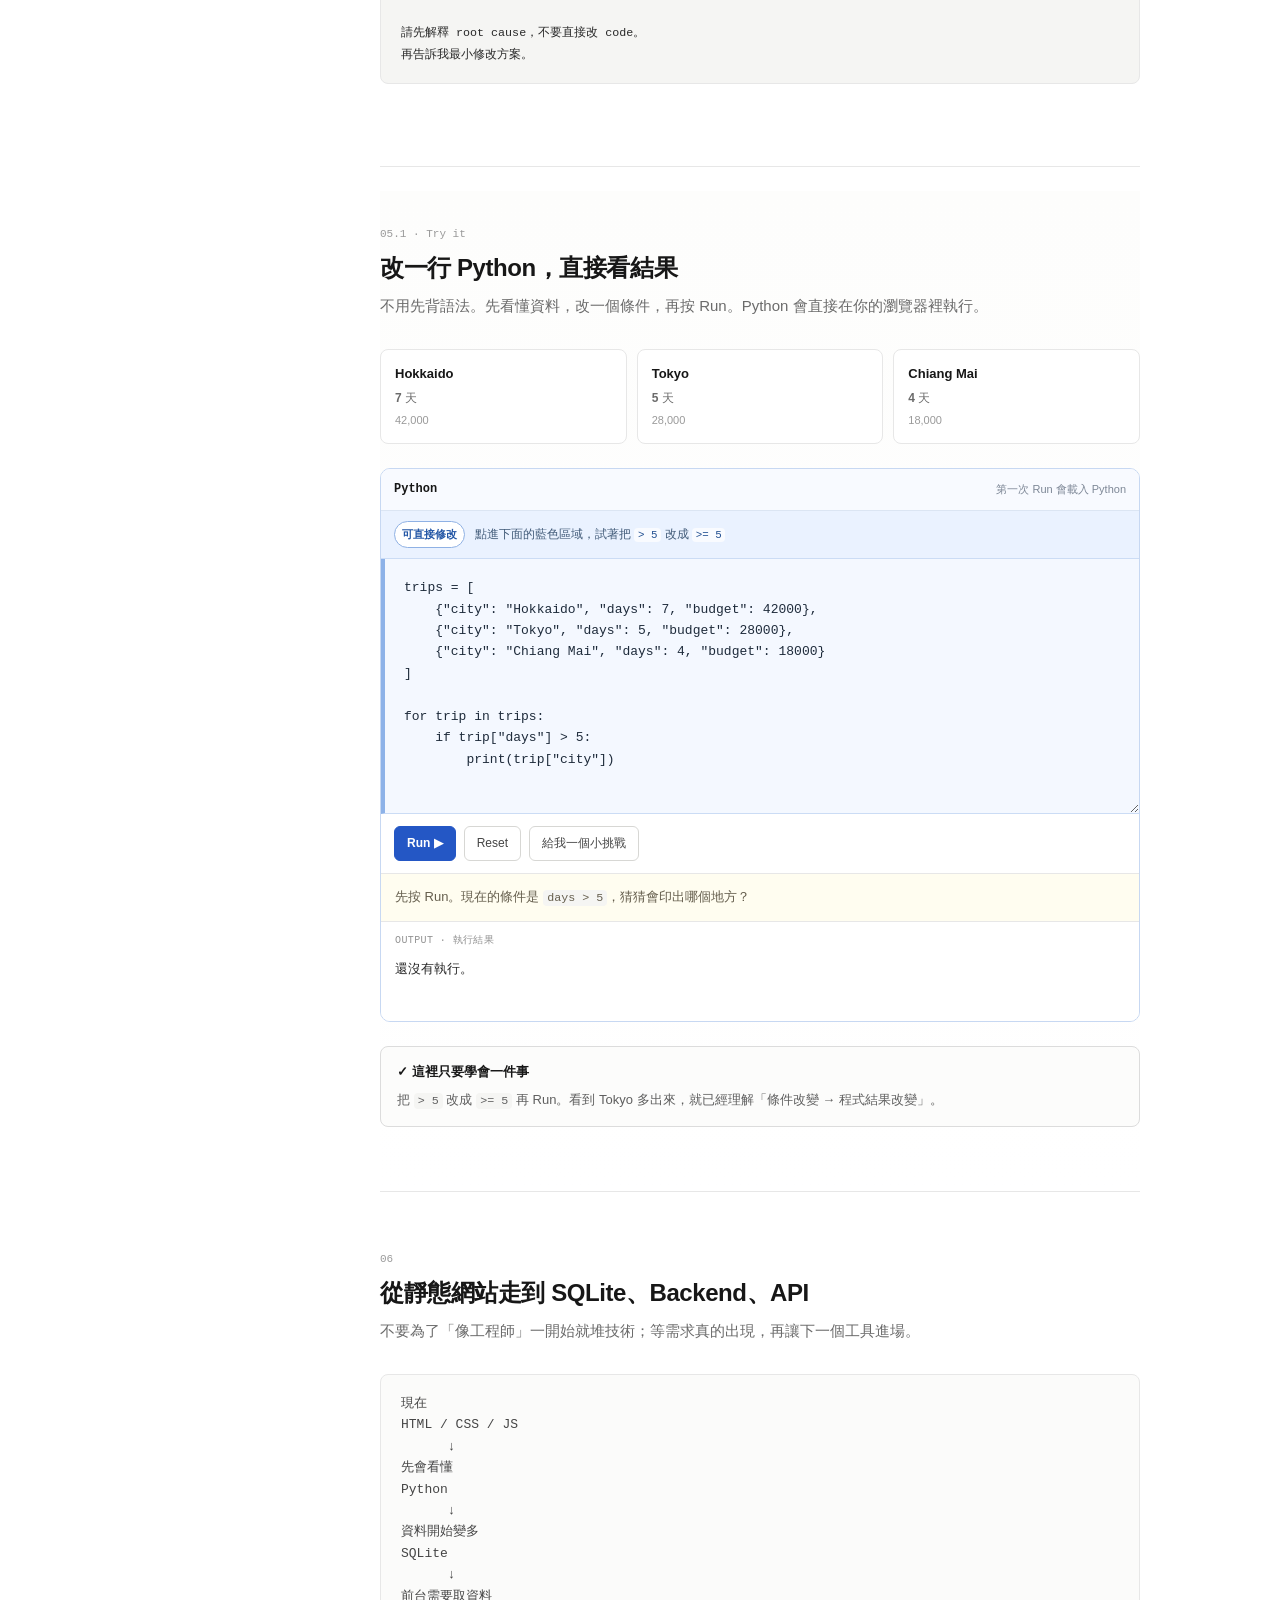
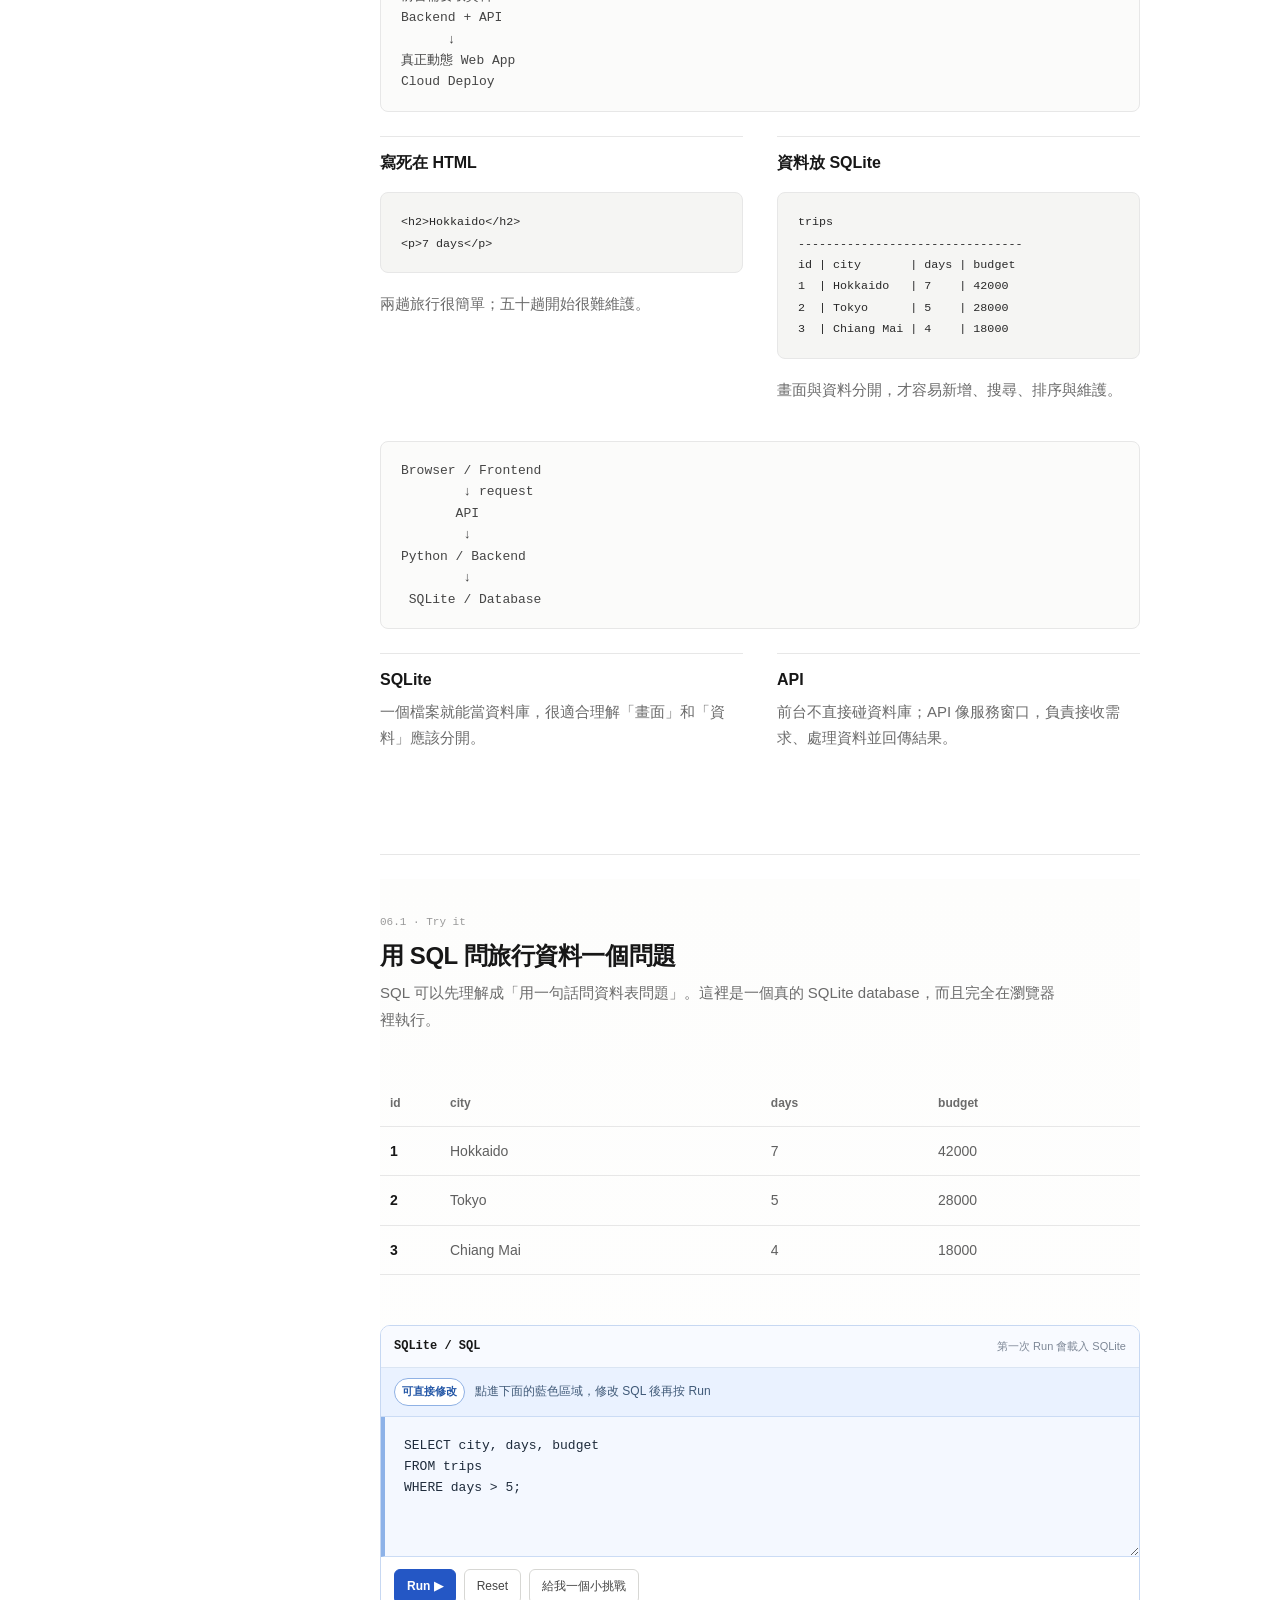
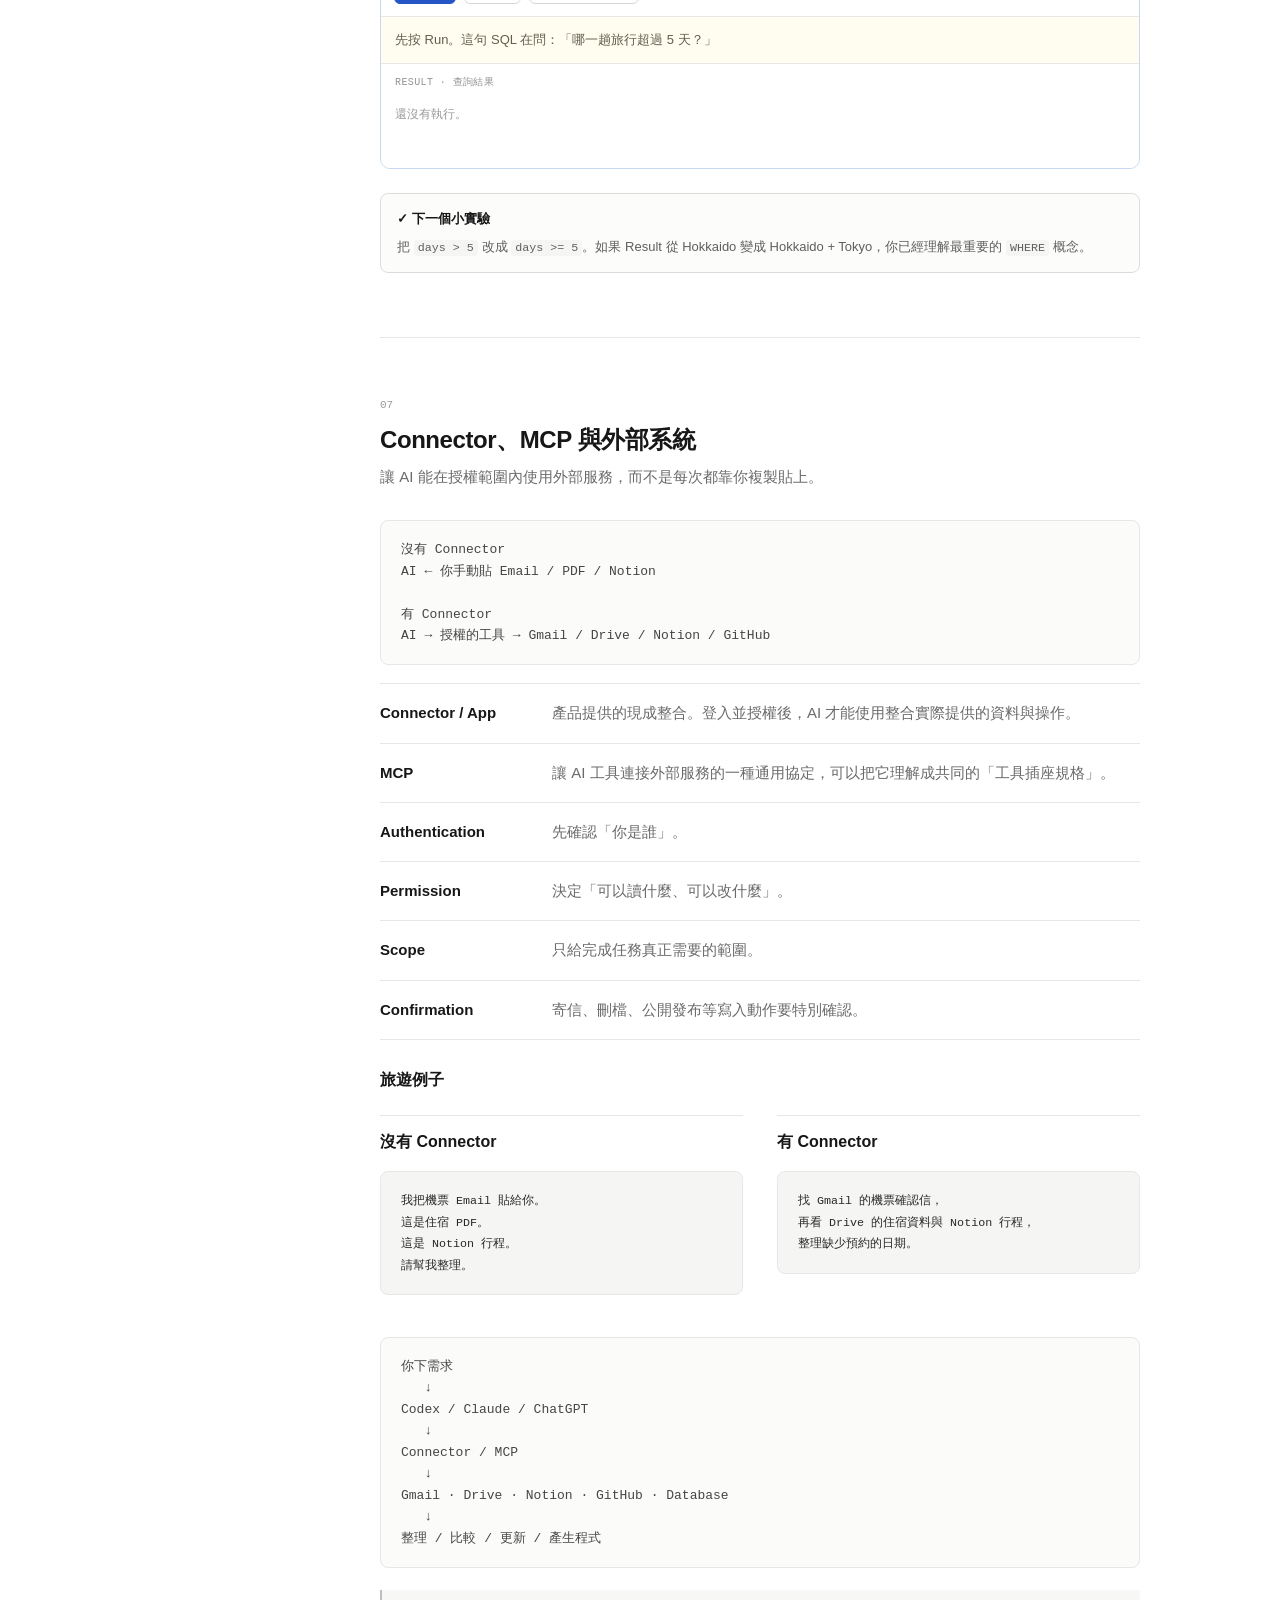
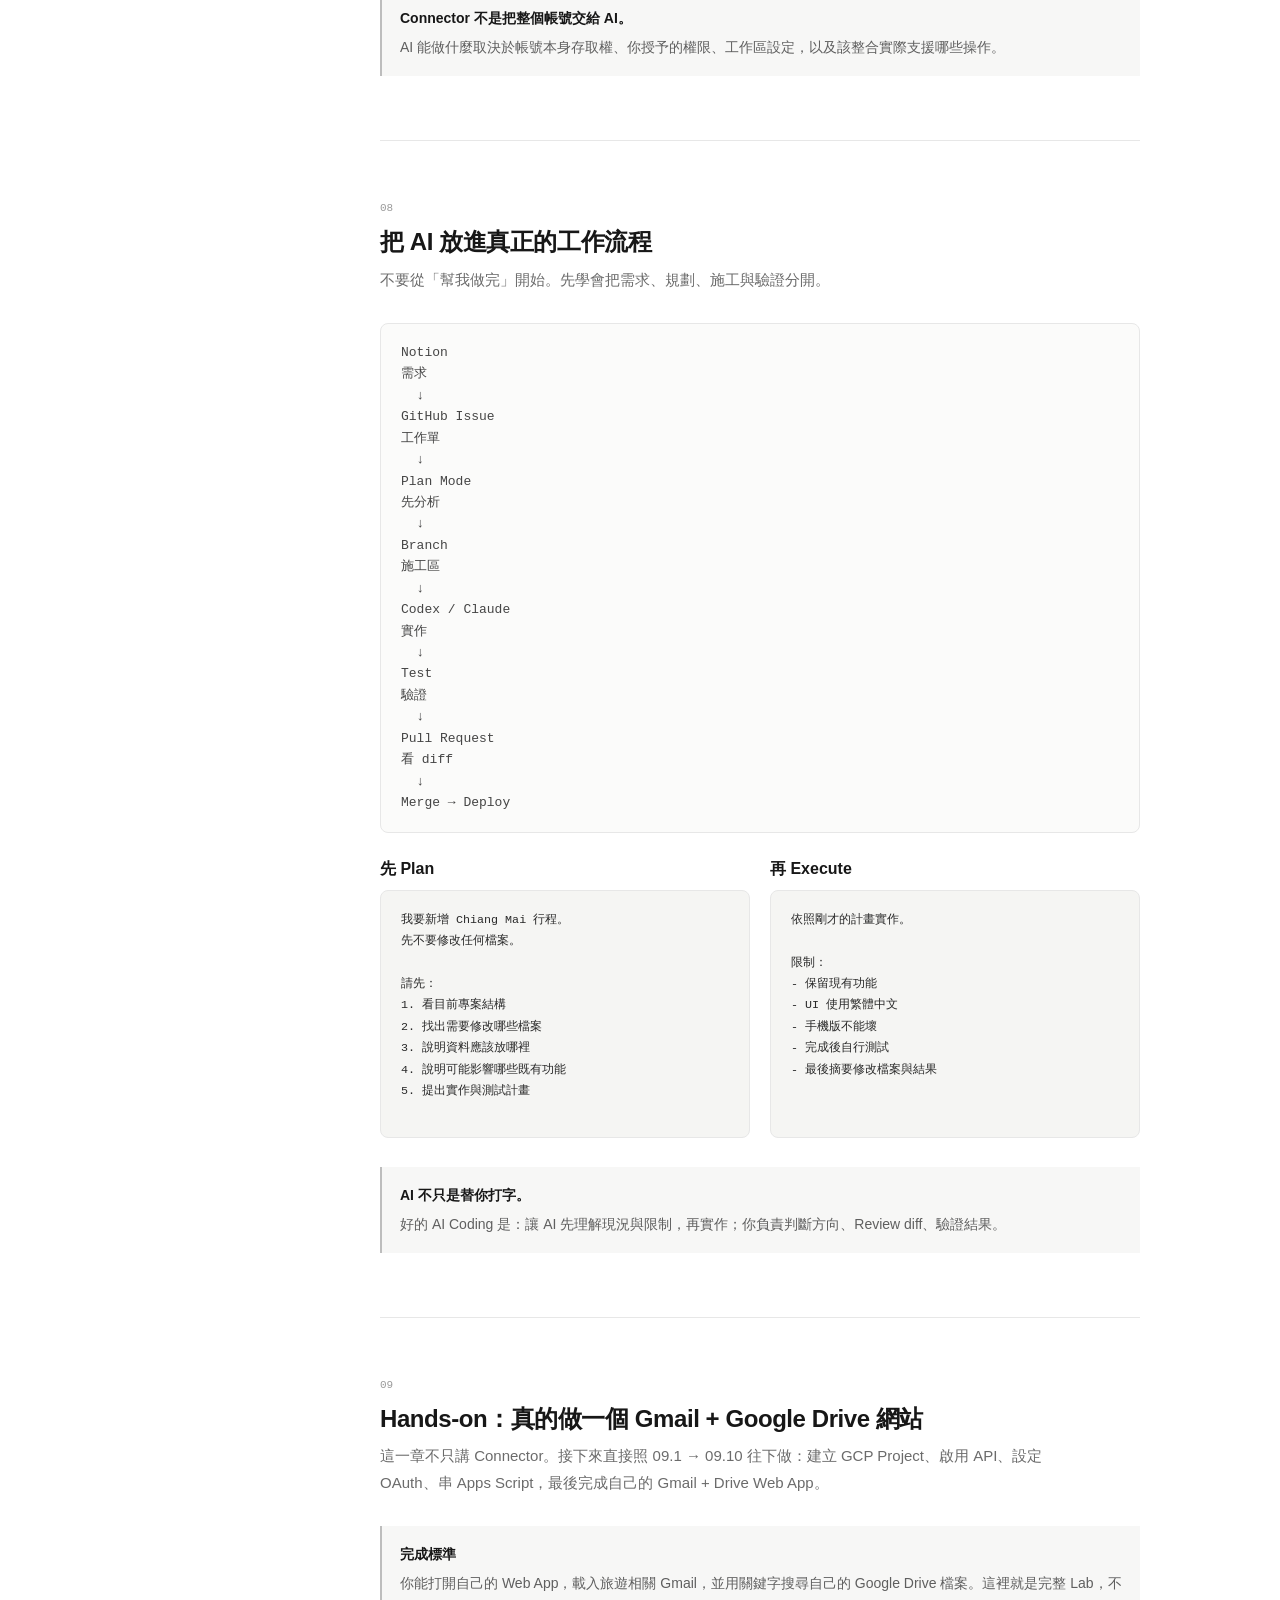
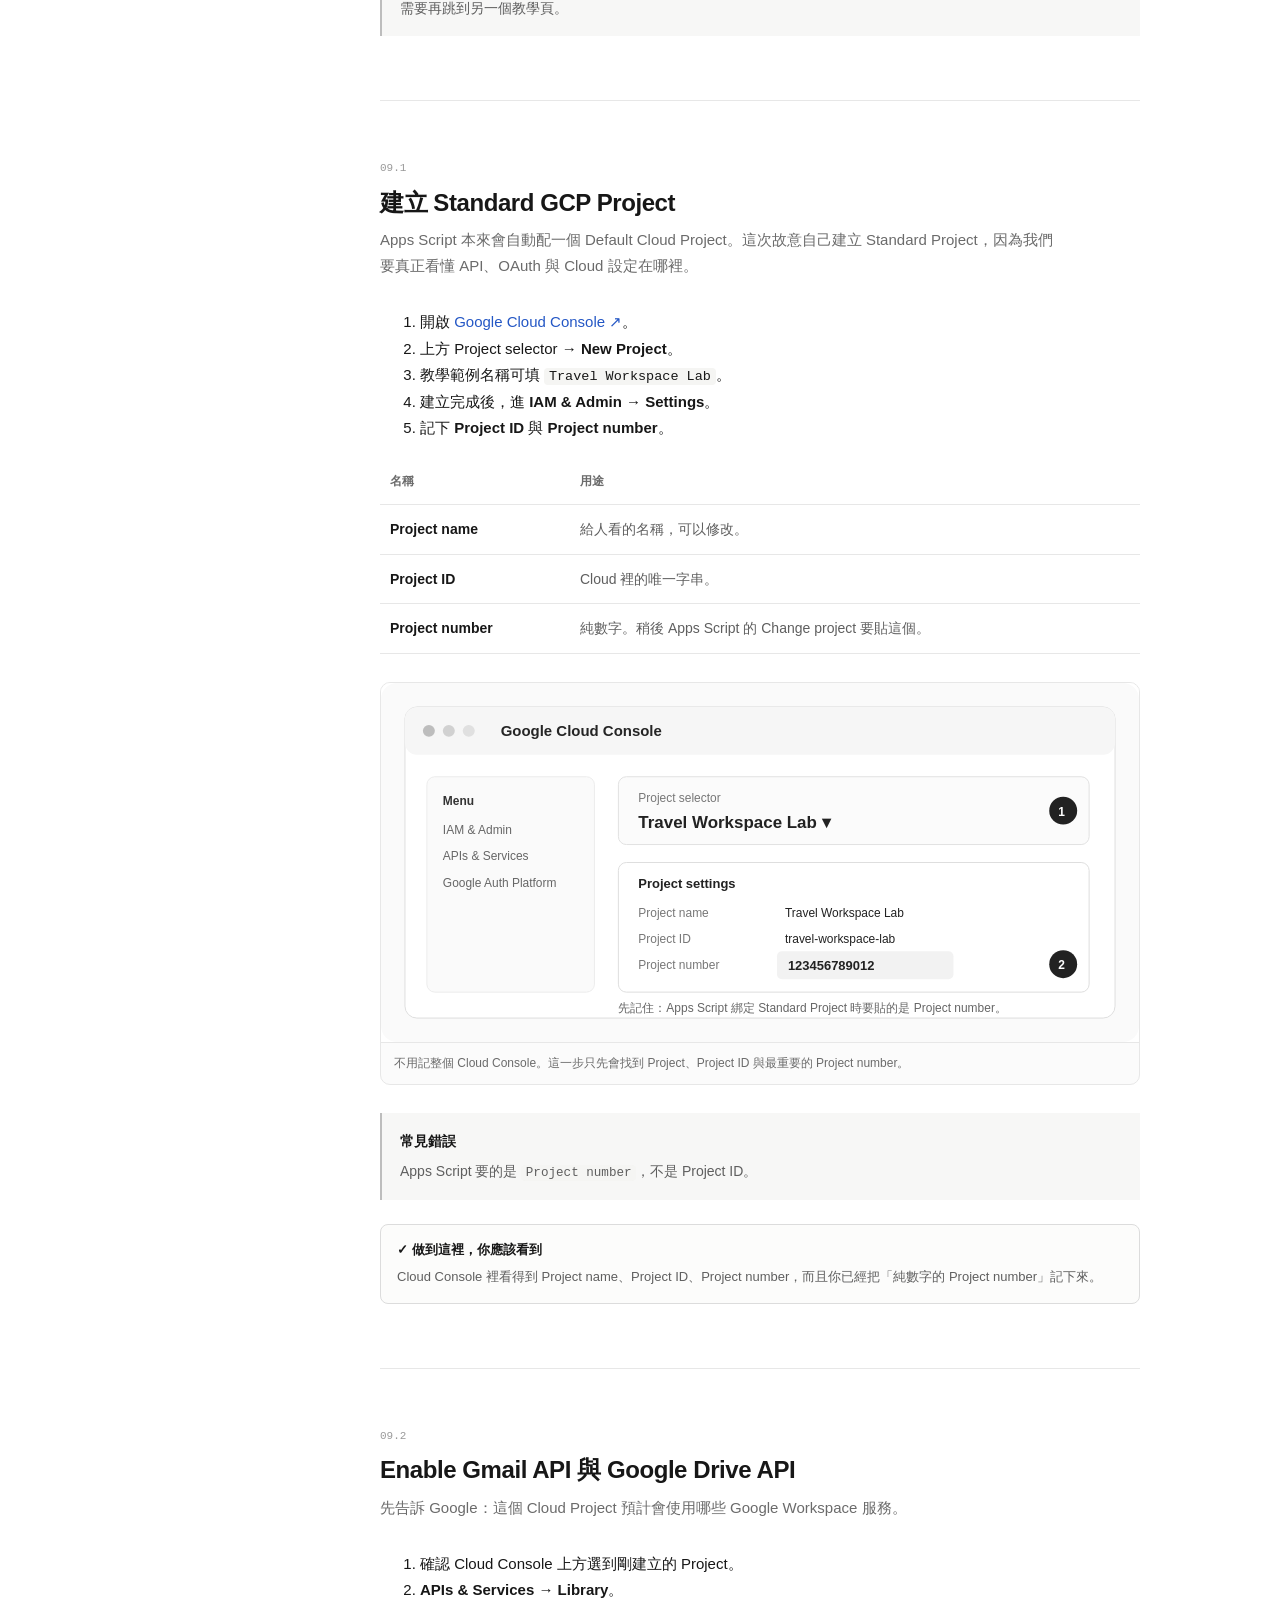
==== commit ca4aa913: "Align travel examples and current project structure" ====
--- a/index.html
+++ b/index.html
@@ -5,7 +5,7 @@
   <meta name="viewport" content="width=device-width, initial-scale=1" />
   <meta name="description" content="Codex / Claude 工程入門指南：用一個真的 GitHub 專案理解 AI Coding、Git、Python、資料庫、Connector 與 Google Workspace。" />
   <title>Codex / Claude 工程入門指南</title>
-  <link rel="stylesheet" href="styles.css" />
+  <link rel="stylesheet" href="styles.css?v=20260831-3" />
 </head>
 <body>
   <header class="mobile-header">
@@ -49,7 +49,7 @@
         </div>
         <div class="note">
           <strong>這個網站本身就是教材。</strong>
-          <span>你現在看的頁面，就是由同一個 GitHub Repo 的 <code>index.html</code>、<code>styles.css</code> 和 <code>script.js</code> 組成，再透過 GitHub Pages 發布。</span>
+          <span>你現在看的頁面，就是由同一個 GitHub Repo 的主頁、教學片段、CSS 和 JavaScript 組成，再透過 GitHub Pages 發布。</span>
         </div>
 
         <pre class="diagram">需求 / 文件
@@ -118,11 +118,16 @@
         <p class="section-lead">打開 <a href="https://github.com/k1everwann/codex-starter-guide" target="_blank" rel="noreferrer">github.com/k1everwann/codex-starter-guide ↗</a>，一邊看 Repo，一邊對照網站。</p>
 
         <pre class="tree"><code>codex-starter-guide/
-├─ index.html                    主教學網站
-├─ lab-content.html              主頁內載入的完整 Hands-on Lab
+├─ index.html                    主教學網站骨架
+├─ git-practice.html             Git / PR 小實作
+├─ playgrounds.html              Python / SQL 互動練習內容
+├─ lab-content.html              完整 Google Workspace Lab
+├─ final-challenge.html          最後挑戰
 ├─ google-workspace-lab.html     舊網址相容轉址
-├─ styles.css                    排版與視覺
-├─ script.js                     載入 Lab 與導覽互動
+├─ styles.css                    主網站排版與視覺
+├─ playgrounds.css               互動練習區樣式
+├─ script.js                     組合各教學片段與導覽
+├─ playgrounds.js                Python / SQLite 瀏覽器執行器
 ├─ README.md                     Repo 首頁
 ├─ PROJECT-ARCHITECTURE.md       專案架構導讀
 ├─ AGENTS.md                     Codex 專案規則
@@ -241,7 +246,7 @@
 
         <div class="concept-list">
           <div><code>city = "Tokyo"</code><span>變數：替資料取名字</span></div>
-          <div><code>["Tokyo", "Prague"]</code><span>List：一串資料</span></div>
+          <div><code>["Hokkaido", "Tokyo", "Chiang Mai"]</code><span>List：一串資料</span></div>
           <div><code>{"city": "Tokyo"}</code><span>Dictionary：有欄位名稱的資料</span></div>
           <div><code>if days &gt; 5:</code><span>if：條件判斷</span></div>
           <div><code>for trip in trips:</code><span>for：逐筆處理</span></div>
@@ -251,8 +256,9 @@
         </div>
 
         <pre><code>trips = [
+    {"city": "Hokkaido", "days": 7},
     {"city": "Tokyo", "days": 5},
-    {"city": "Prague", "days": 7}
+    {"city": "Chiang Mai", "days": 4}
 ]
 
 for trip in trips:
@@ -295,17 +301,18 @@
         <div class="split">
           <div>
             <h3>寫死在 HTML</h3>
-            <pre><code>&lt;h2&gt;Tokyo&lt;/h2&gt;
-&lt;p&gt;2026-11-05&lt;/p&gt;</code></pre>
+            <pre><code>&lt;h2&gt;Hokkaido&lt;/h2&gt;
+&lt;p&gt;7 days&lt;/p&gt;</code></pre>
             <p>兩趟旅行很簡單；五十趟開始很難維護。</p>
           </div>
           <div>
             <h3>資料放 SQLite</h3>
             <pre><code>trips
---------------------------
-id | city   | start_date
-1  | Tokyo  | 2026-11-05
-2  | Prague | 2027-03-20</code></pre>
+--------------------------------
+id | city       | days | budget
+1  | Hokkaido   | 7    | 42000
+2  | Tokyo      | 5    | 28000
+3  | Chiang Mai | 4    | 18000</code></pre>
             <p>畫面與資料分開，才容易新增、搜尋、排序與維護。</p>
           </div>
         </div>
@@ -405,7 +412,7 @@
         <div class="prompt-grid">
           <div>
             <h3>先 Plan</h3>
-            <pre><code>我要新增 Prague 行程。
+            <pre><code>我要新增 Chiang Mai 行程。
 先不要修改任何檔案。
 
 請先：
@@ -471,6 +478,6 @@
     </main>
   </div>
 
-  <script src="script.js"></script>
+  <script src="script.js?v=20260831-3"></script>
 </body>
 </html>
--- a/styles.css
+++ b/styles.css
@@ -273,6 +273,90 @@
 }
 .roadmap strong { font-weight: 650; }
 .roadmap p { margin: 4px 0 0; color: var(--muted); font-size: 14px; }
+
+.practice-steps {
+  margin: 26px 0 30px;
+  padding: 0;
+  list-style: none;
+  border-top: 1px solid var(--line);
+}
+.practice-steps li {
+  display: grid;
+  grid-template-columns: 220px 1fr;
+  gap: 20px;
+  padding: 15px 0;
+  border-bottom: 1px solid var(--line);
+}
+.practice-steps strong { font-size: 14px; }
+.practice-steps span { color: var(--muted); font-size: 14px; }
+
+.figure-grid {
+  display: grid;
+  grid-template-columns: 1fr 1fr;
+  gap: 18px;
+  margin: 28px 0;
+}
+.guide-figure {
+  margin: 26px 0;
+  overflow: hidden;
+  border: 1px solid var(--line);
+  border-radius: 10px;
+  background: #fbfbfb;
+}
+.figure-grid .guide-figure { margin: 0; }
+.guide-figure img {
+  display: block;
+  width: 100%;
+  height: auto;
+  background: #fff;
+}
+.guide-figure figcaption {
+  padding: 11px 13px 12px;
+  border-top: 1px solid var(--line);
+  color: var(--muted);
+  font-size: 12px;
+  line-height: 1.55;
+}
+.guide-figure.wide { margin: 28px 0; }
+
+.checkpoint {
+  display: grid;
+  gap: 5px;
+  margin-top: 24px;
+  padding: 14px 16px;
+  border: 1px solid #dcdcdc;
+  border-radius: 8px;
+  background: #fcfcfb;
+}
+.checkpoint strong { font-size: 13px; }
+.checkpoint span { color: #5f5f5f; font-size: 13px; }
+
+.challenge-choice {
+  display: grid;
+  grid-template-columns: 145px 1fr;
+  gap: 18px;
+  margin: 24px 0;
+  padding: 16px 0;
+  border-top: 1px solid var(--line);
+  border-bottom: 1px solid var(--line);
+}
+.challenge-choice span { color: var(--muted); }
+
+.checklist {
+  display: grid;
+  margin: 22px 0;
+  border-top: 1px solid var(--line);
+}
+.checklist label {
+  display: flex;
+  gap: 10px;
+  align-items: flex-start;
+  padding: 12px 2px;
+  border-bottom: 1px solid var(--line);
+  color: #4f4f4f;
+  font-size: 14px;
+}
+.checklist input { margin-top: 5px; }
 
 footer {
   display: flex;
@@ -319,10 +403,13 @@
   .intro-links { flex-direction: column; gap: 8px; }
   .definitions > div,
   .definitions.compact > div,
-  .concept-list > div { grid-template-columns: 1fr; gap: 5px; }
+  .concept-list > div,
+  .practice-steps li,
+  .challenge-choice { grid-template-columns: 1fr; gap: 5px; }
   .repo-steps,
   .split,
-  .prompt-grid { grid-template-columns: 1fr; }
+  .prompt-grid,
+  .figure-grid { grid-template-columns: 1fr; }
   .repo-steps { gap: 0; }
   td:first-child { width: auto; }
   th, td { padding-left: 6px; padding-right: 6px; }
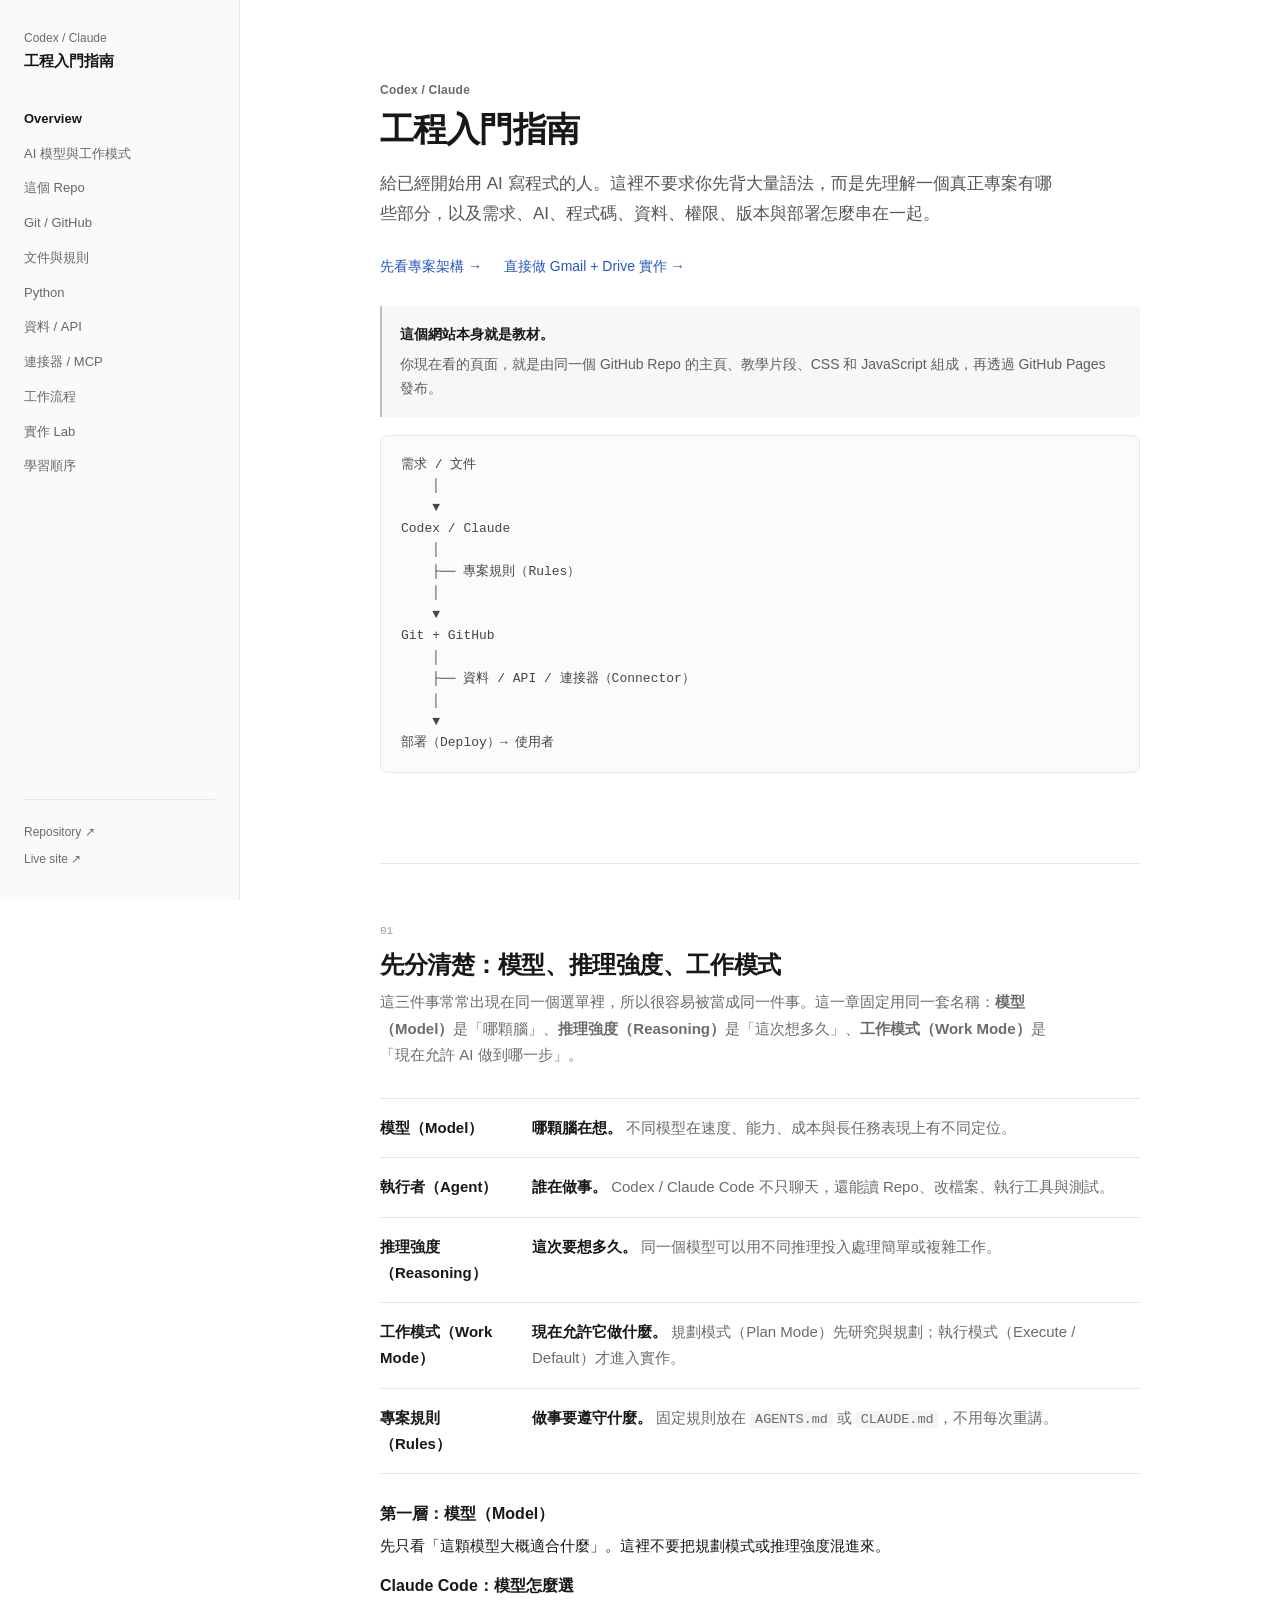
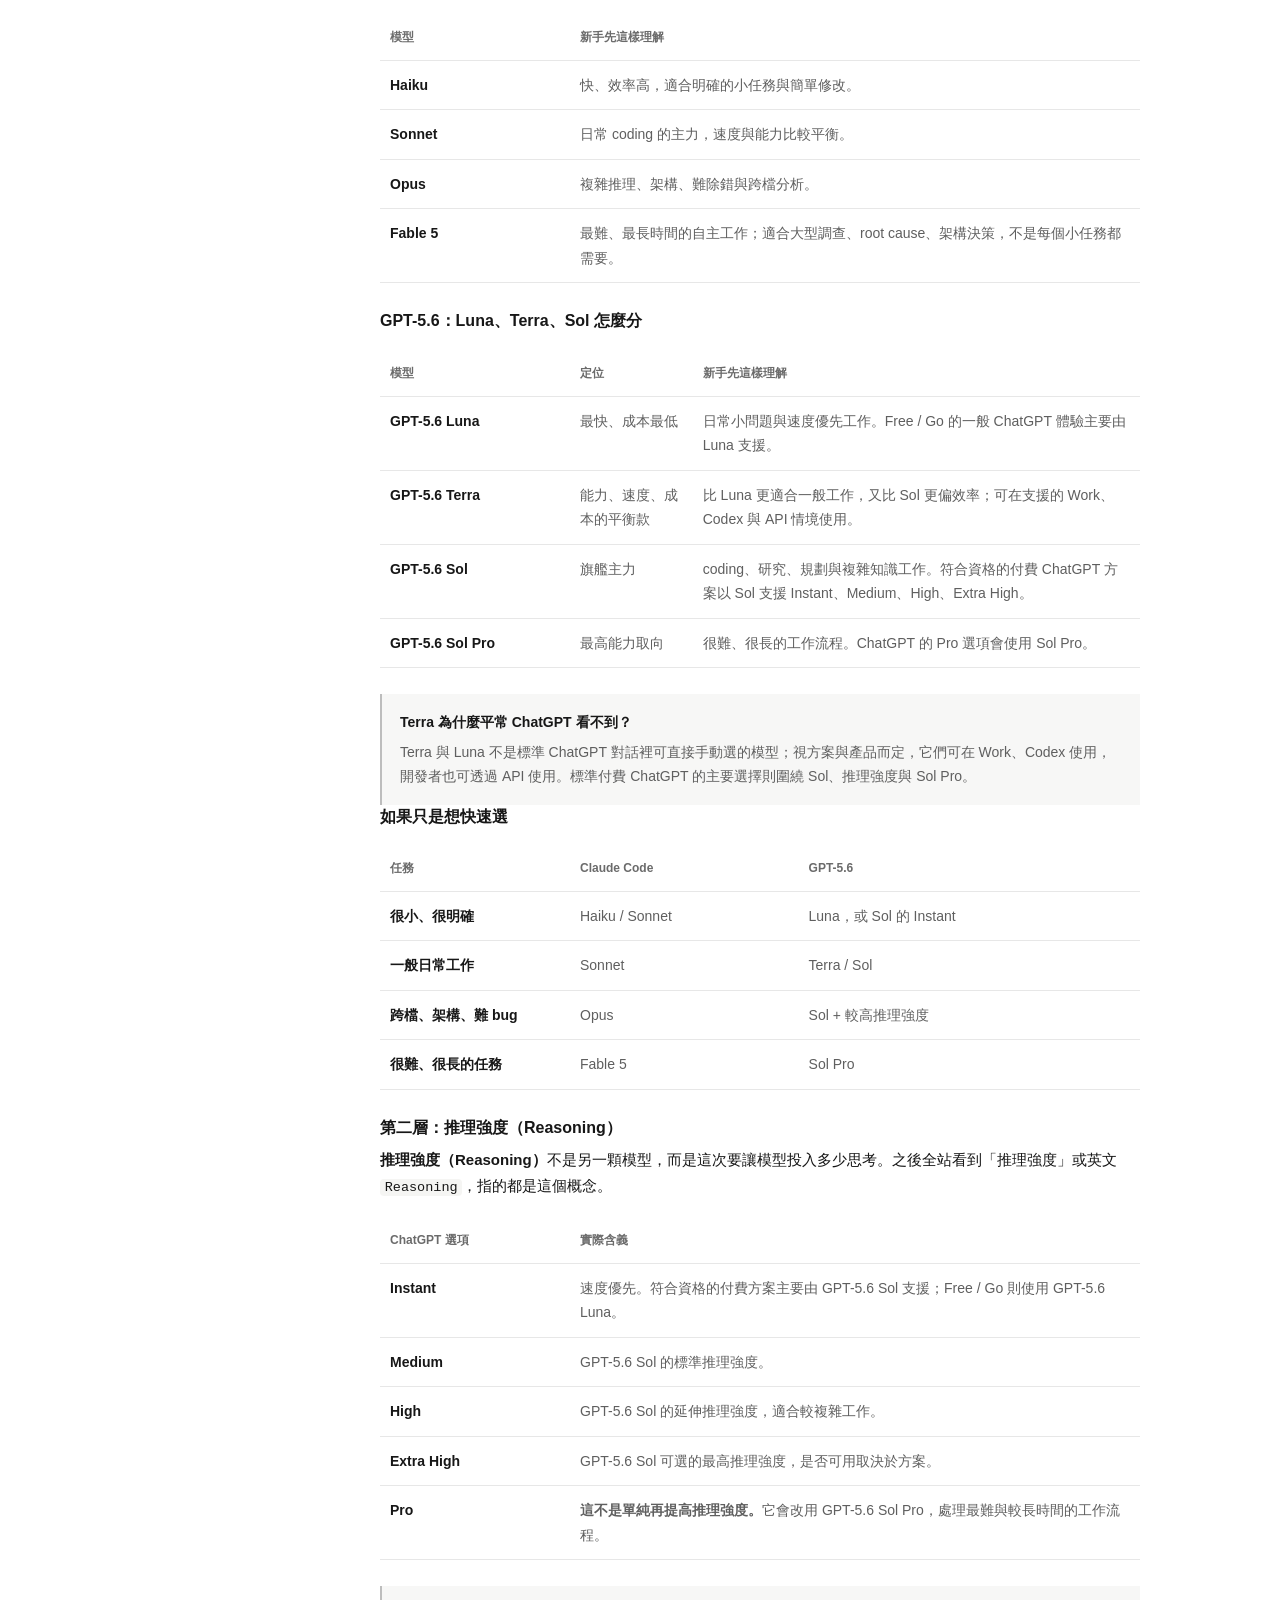
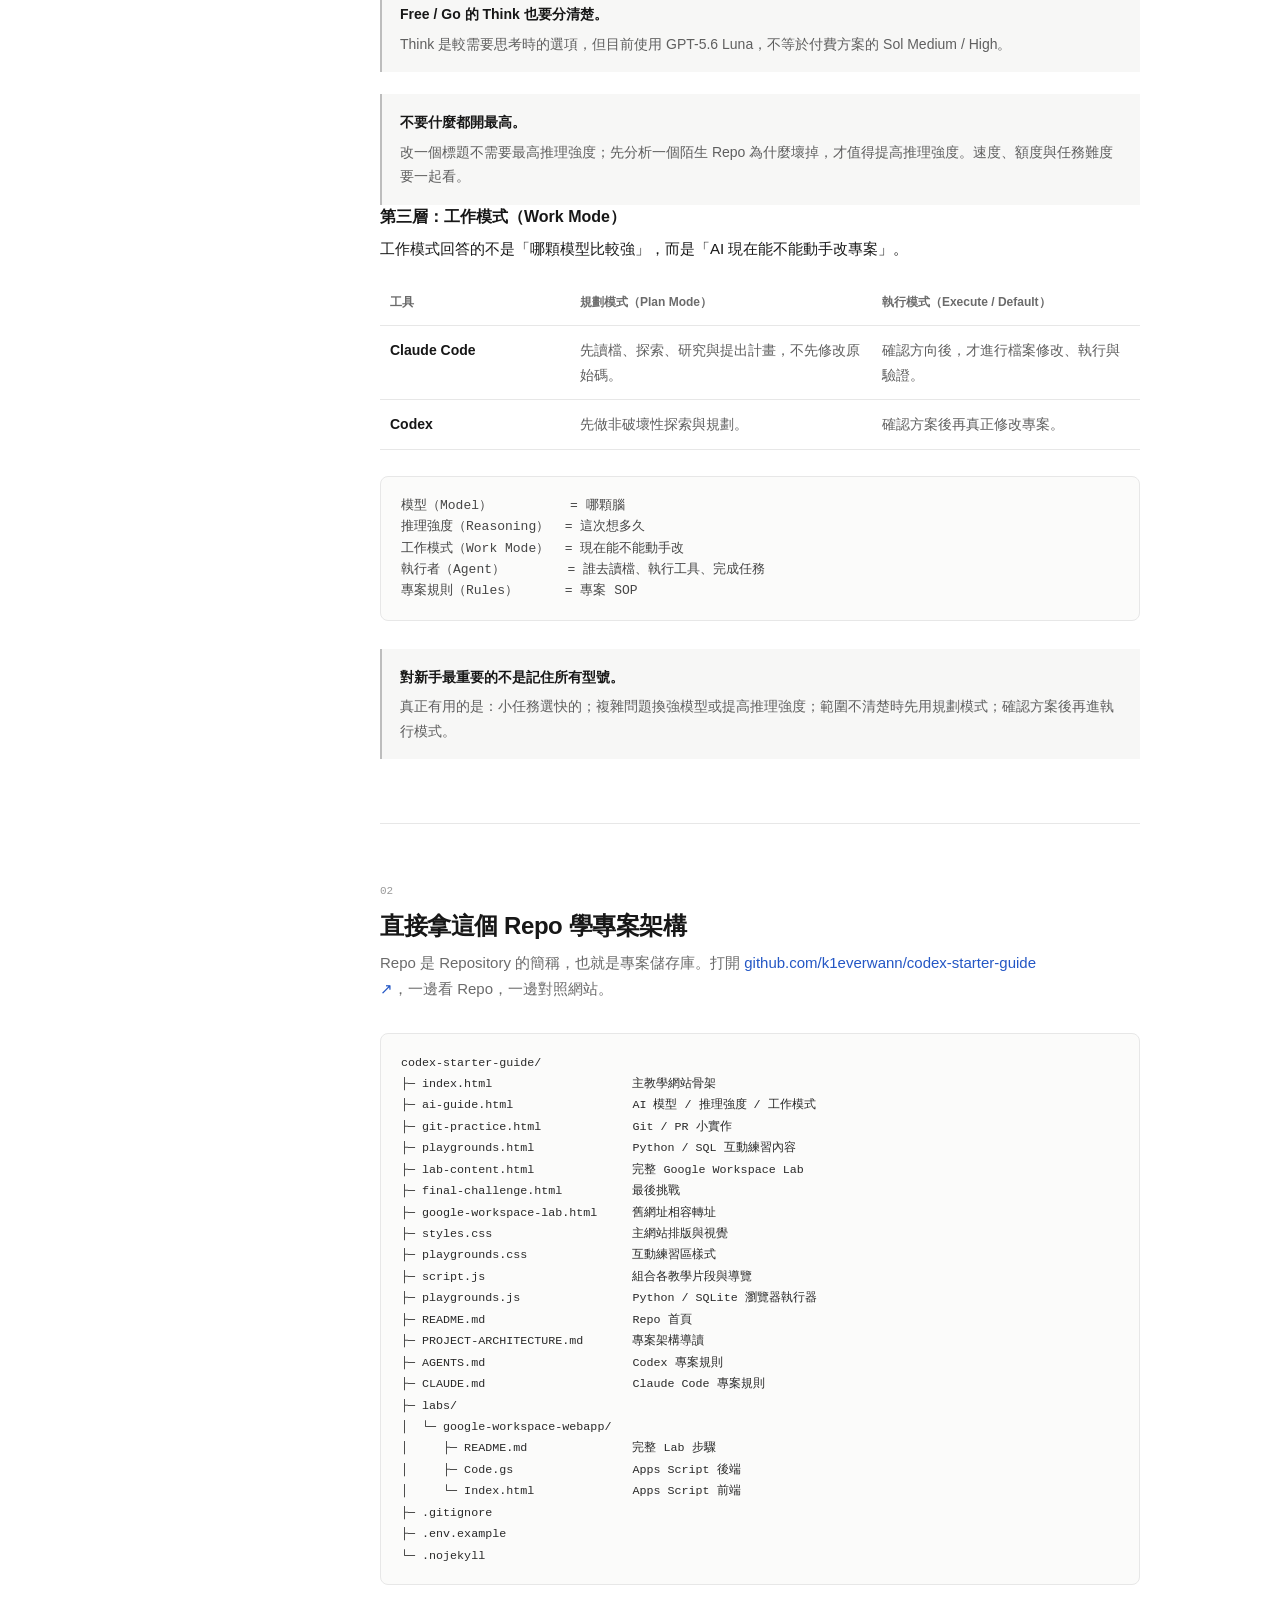
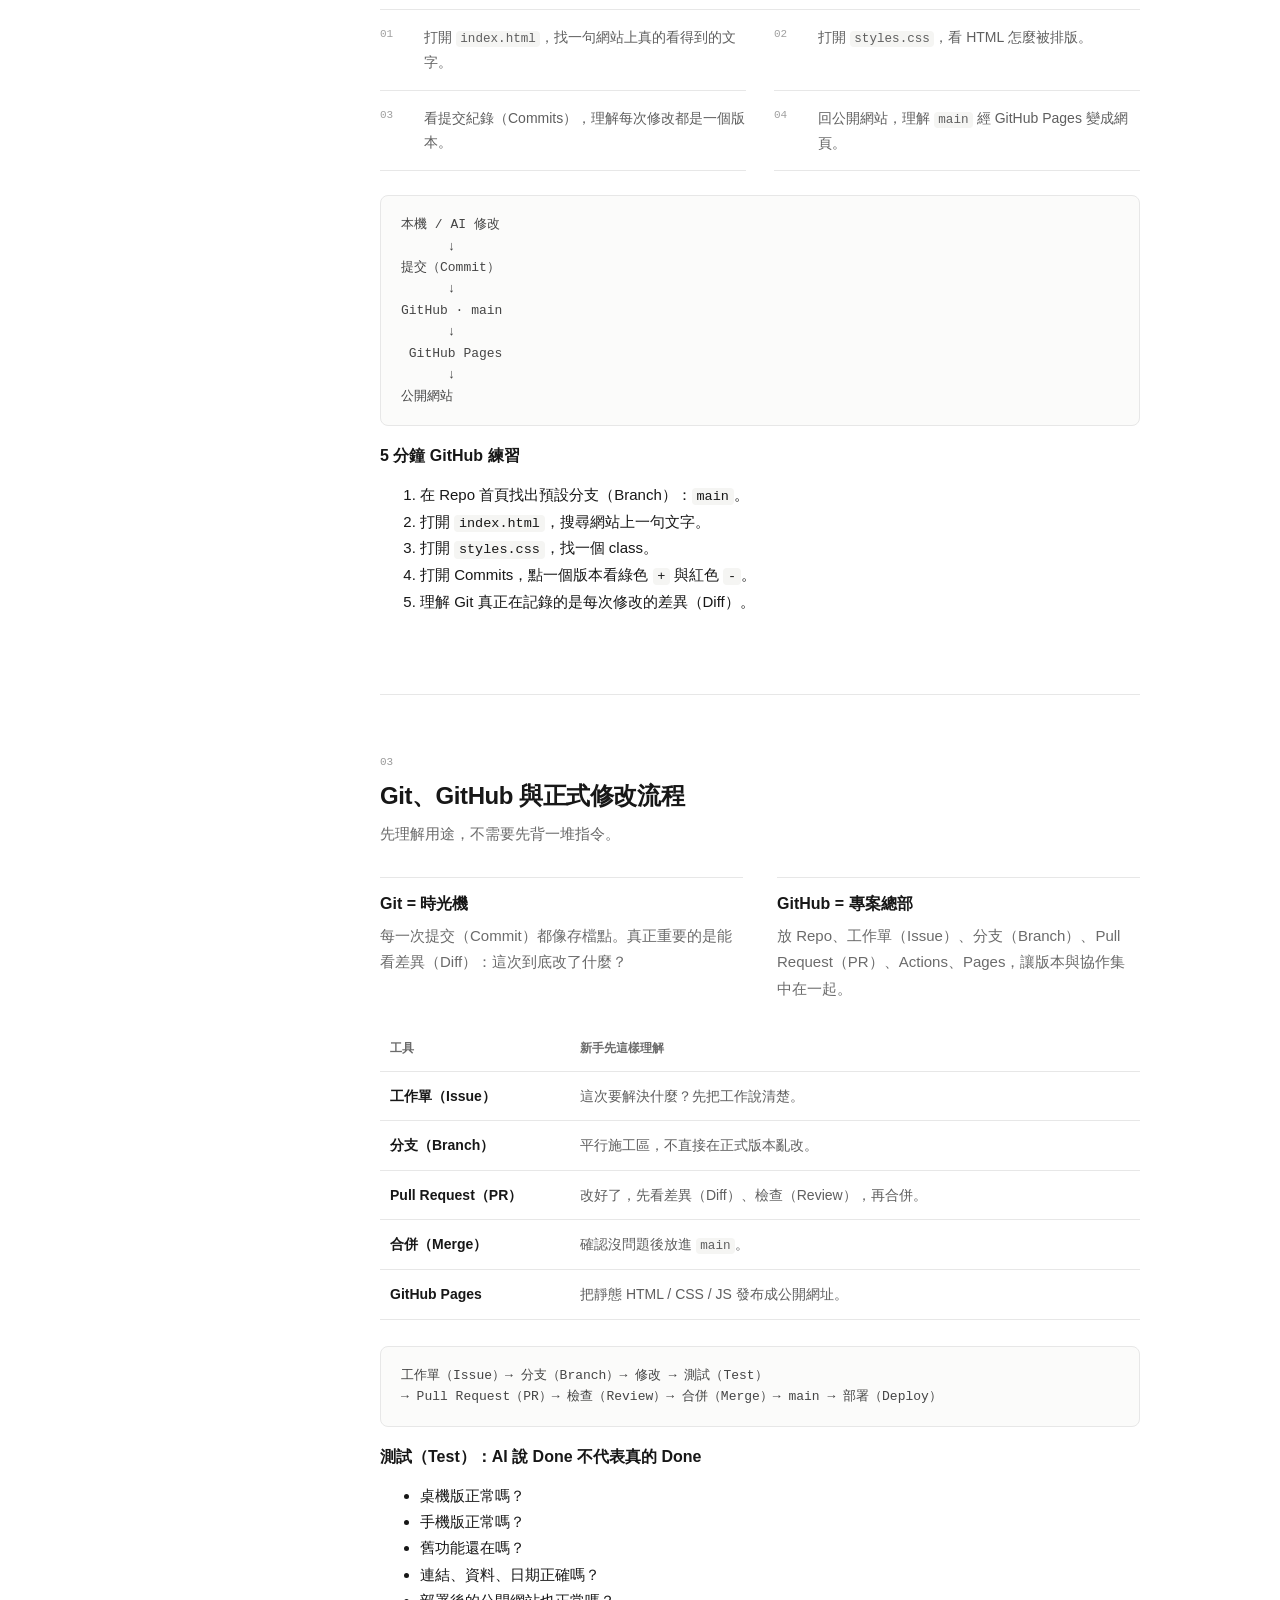
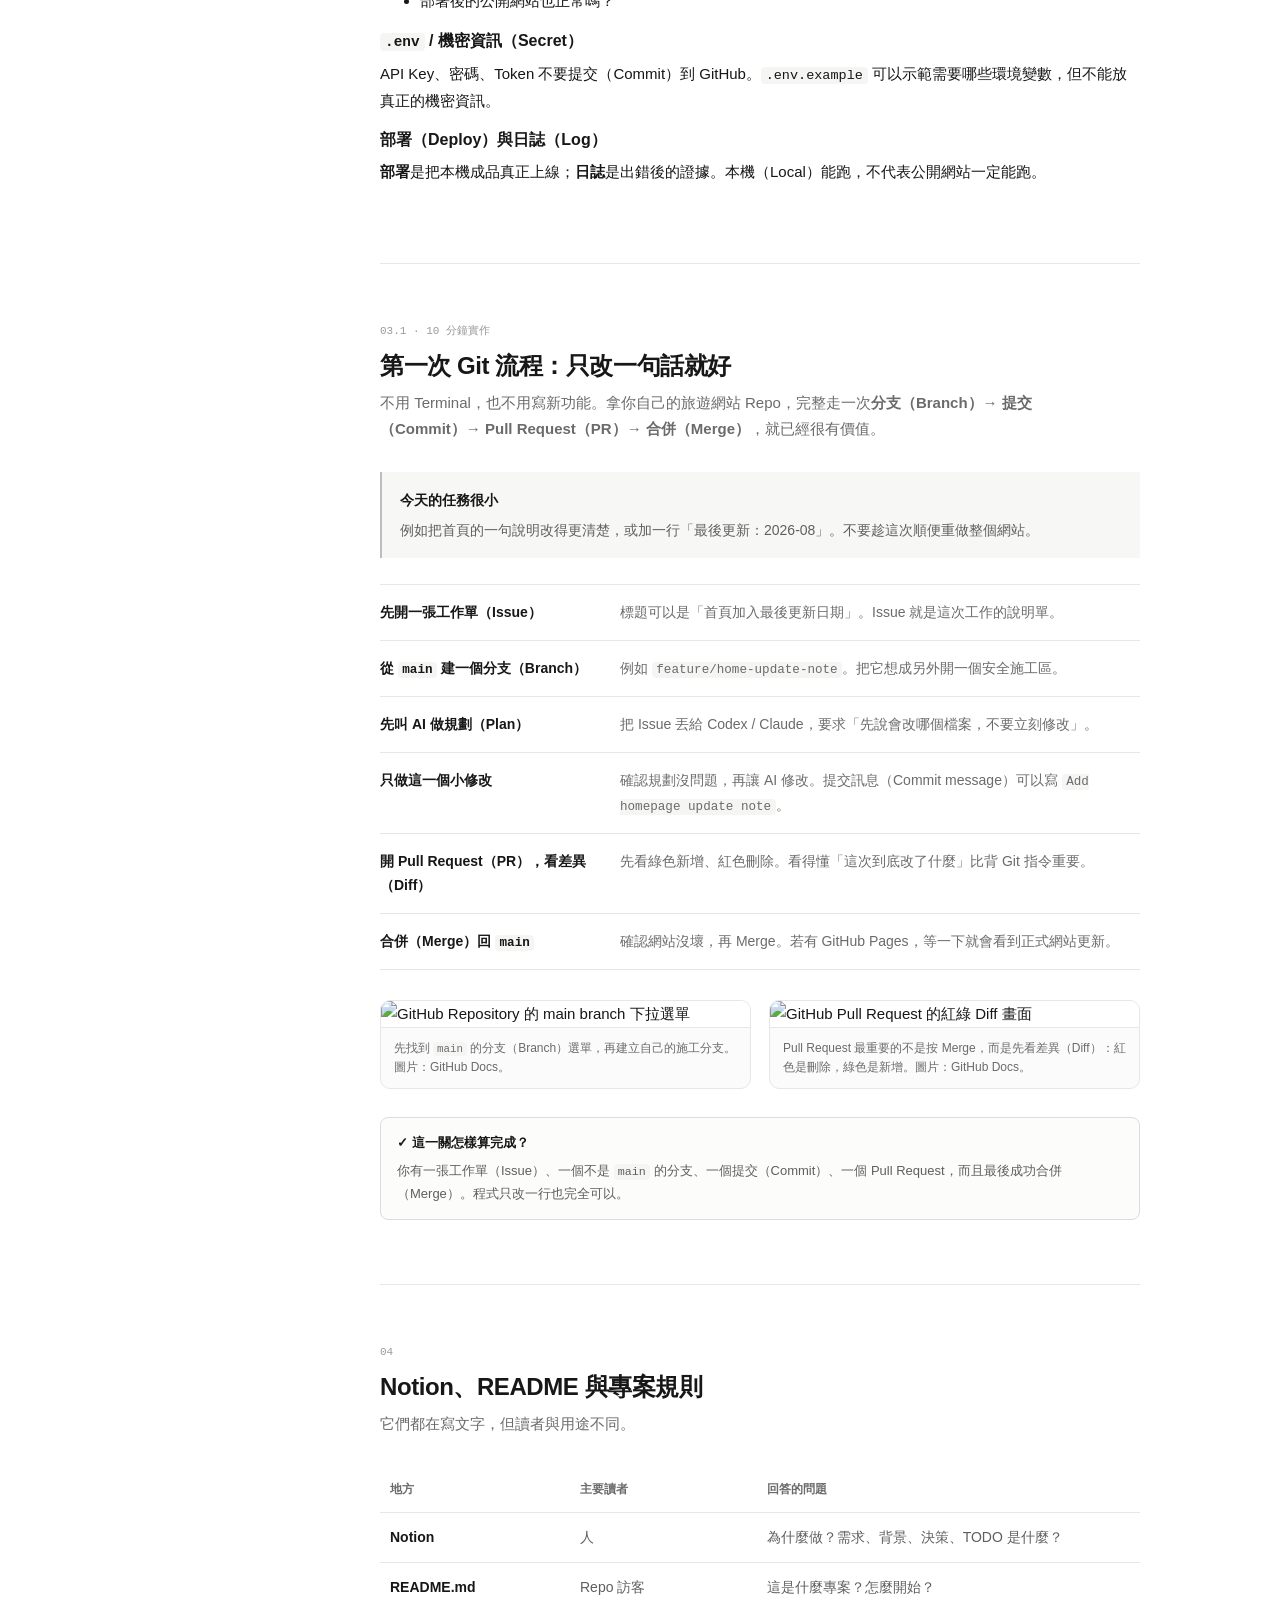
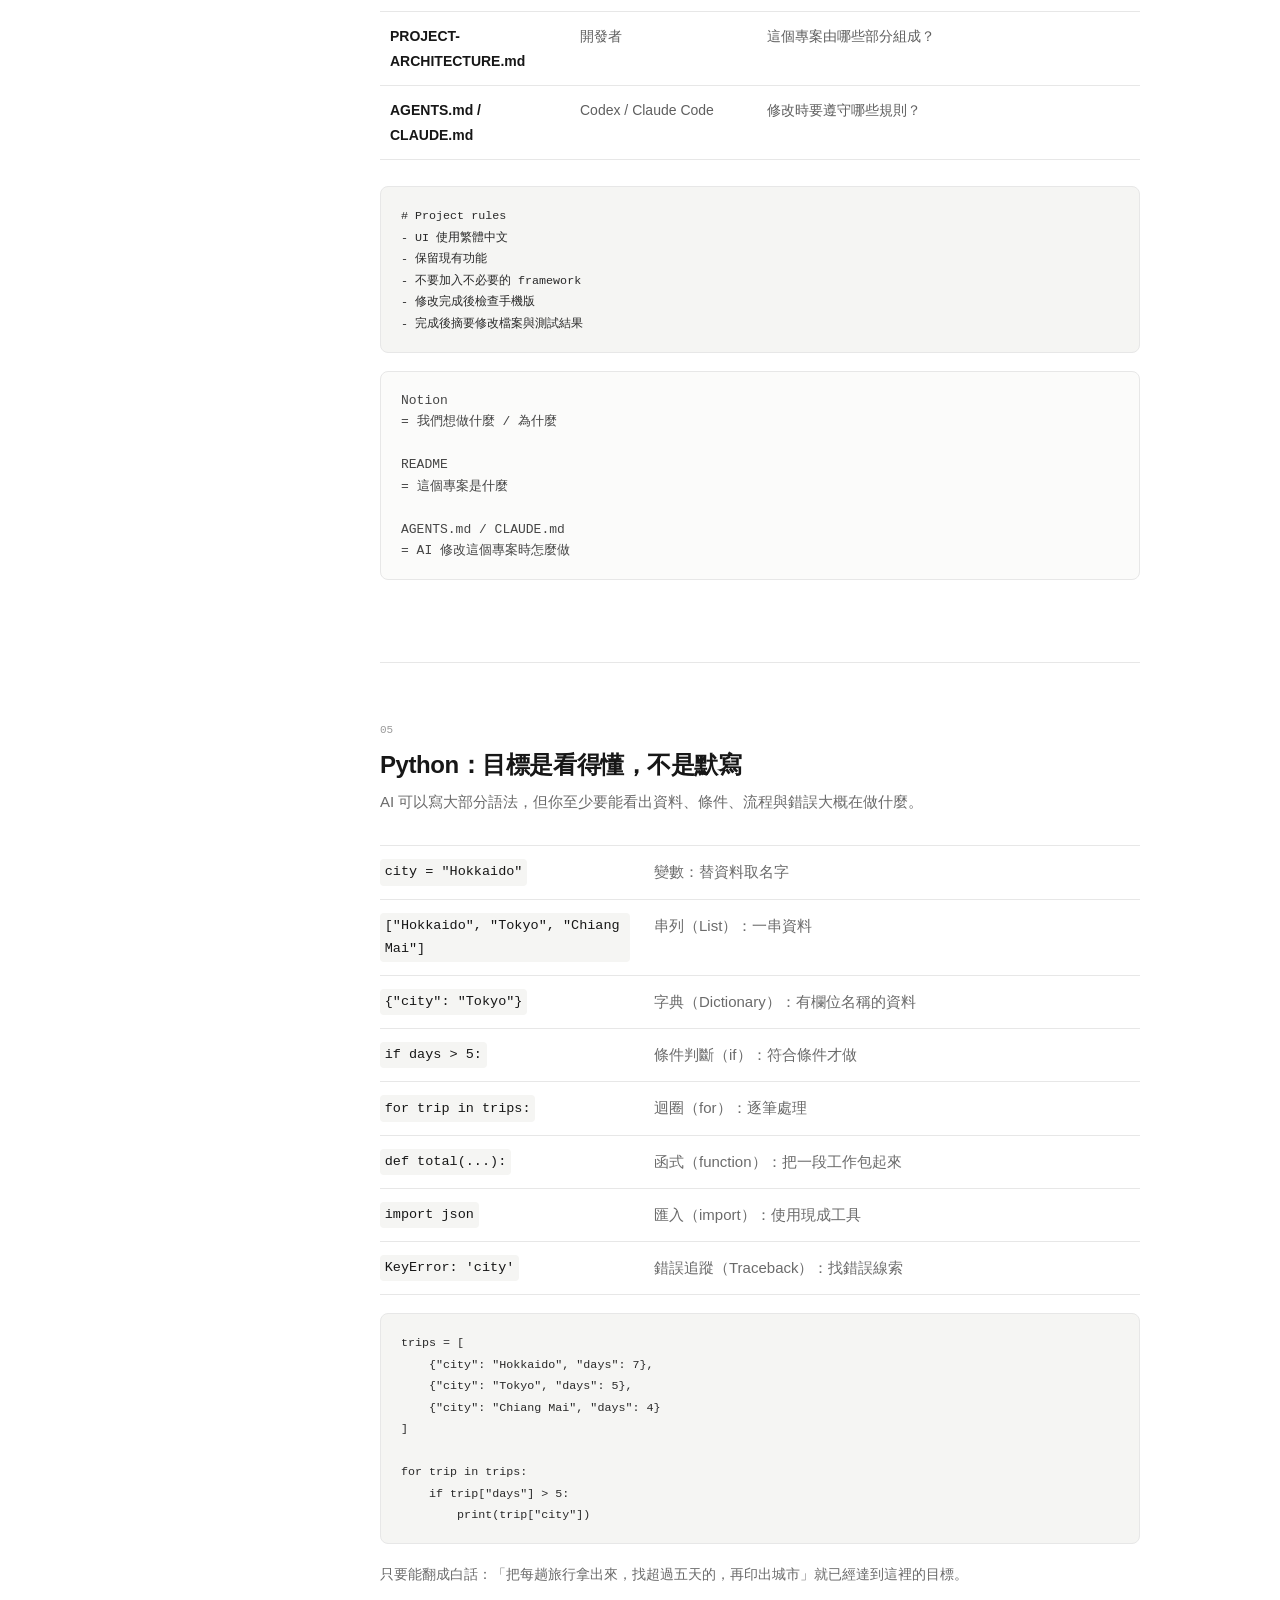
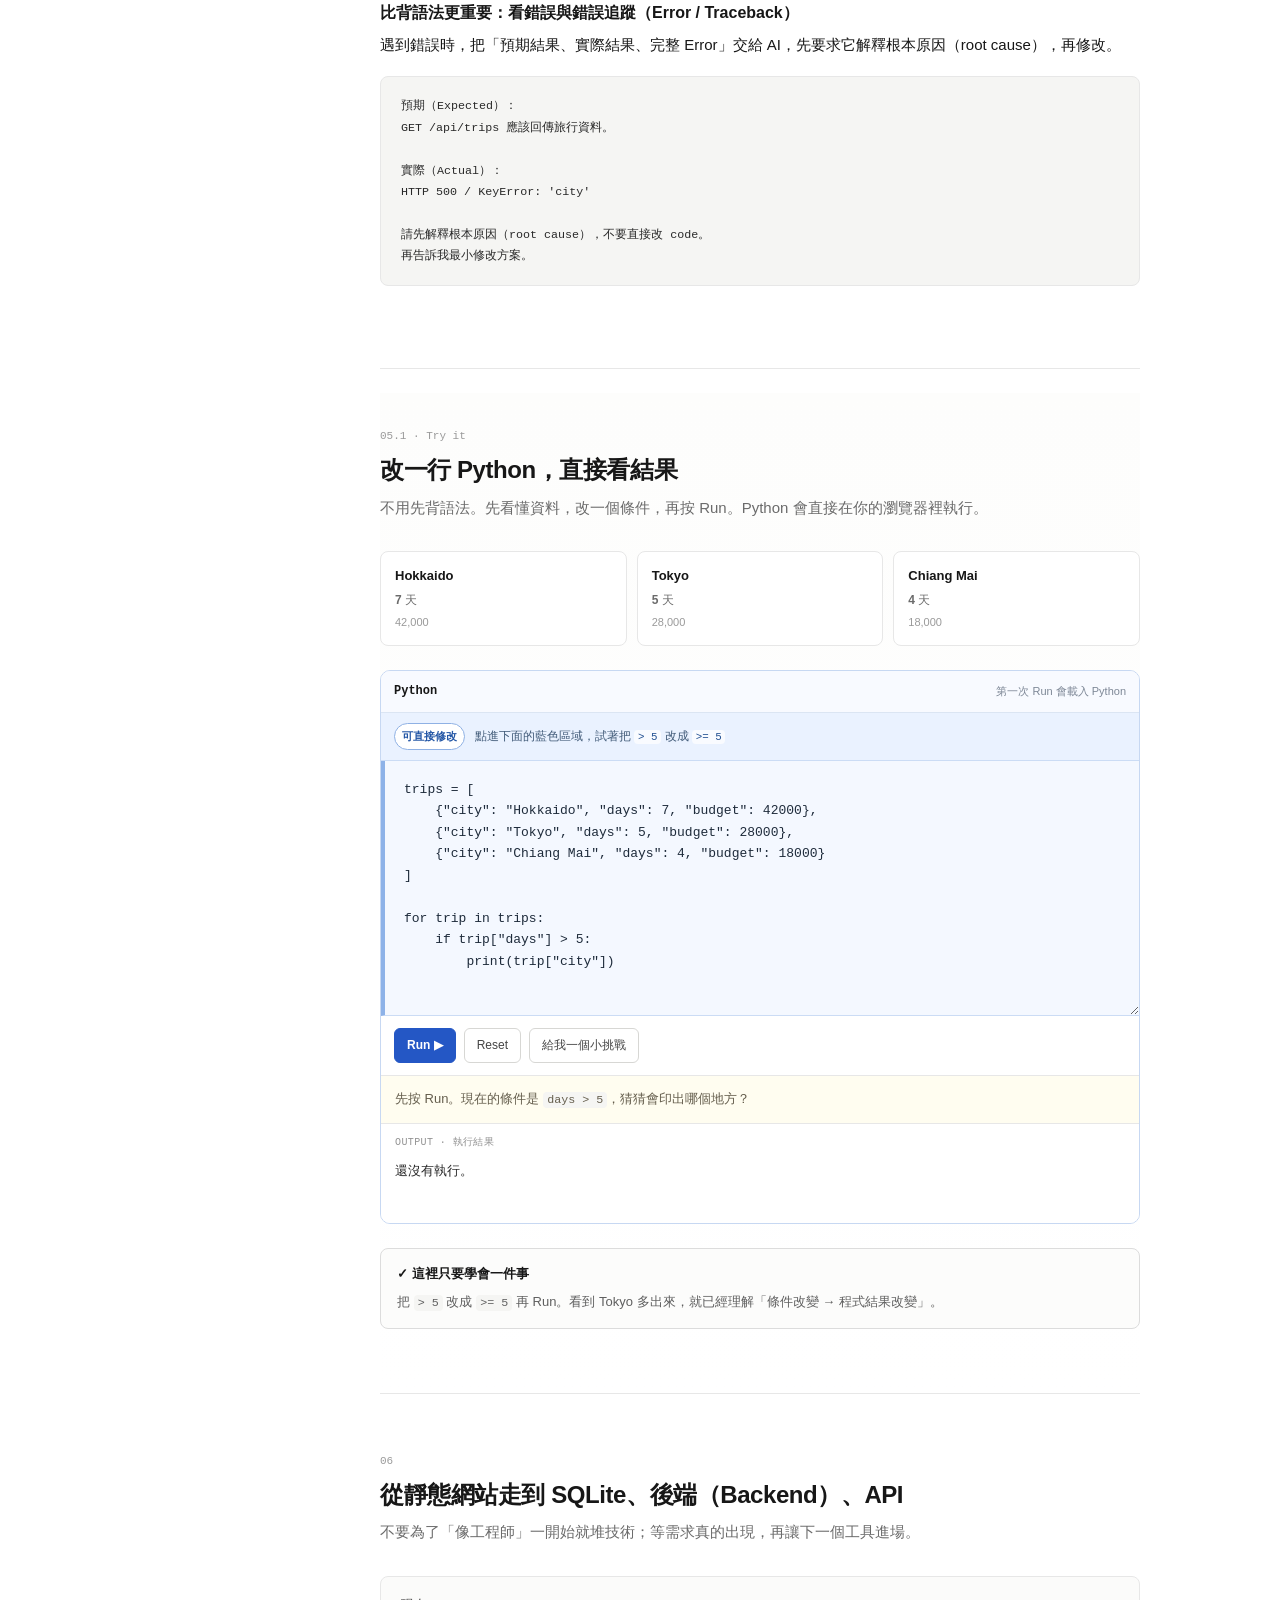
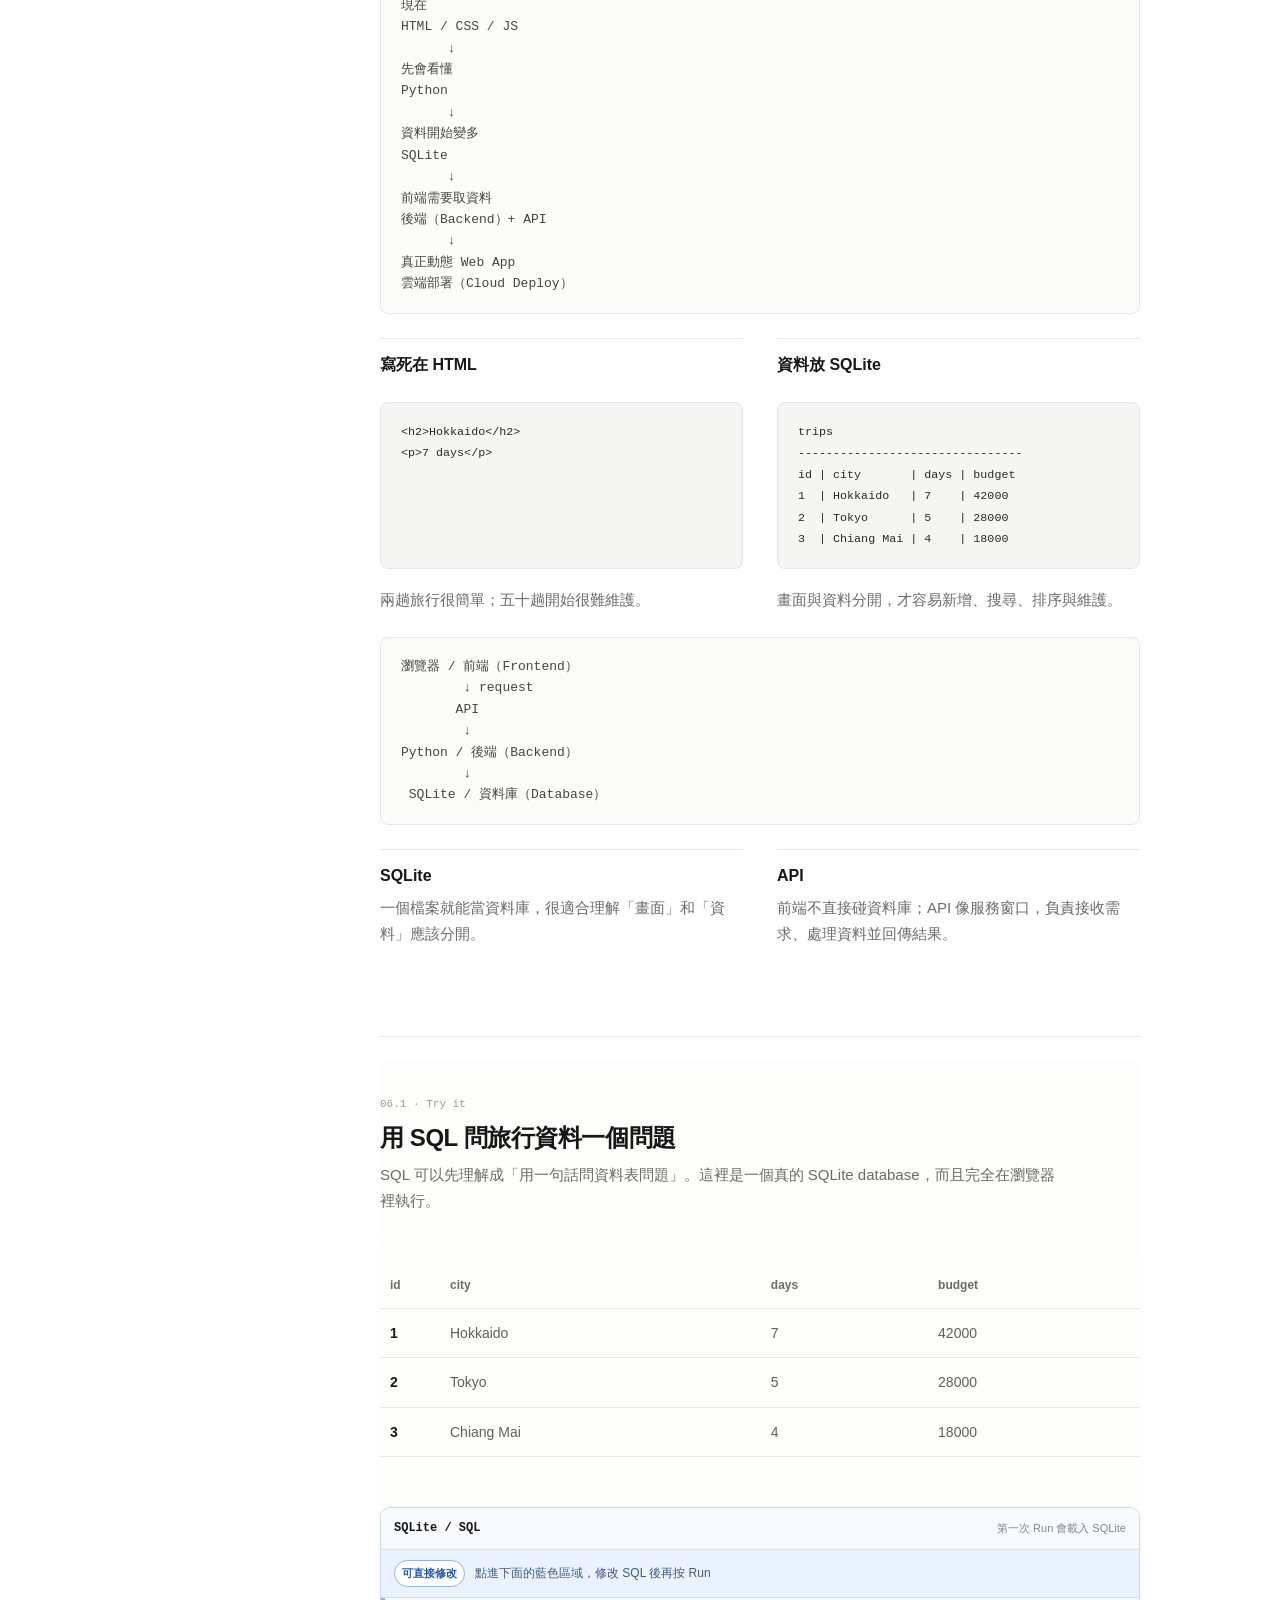
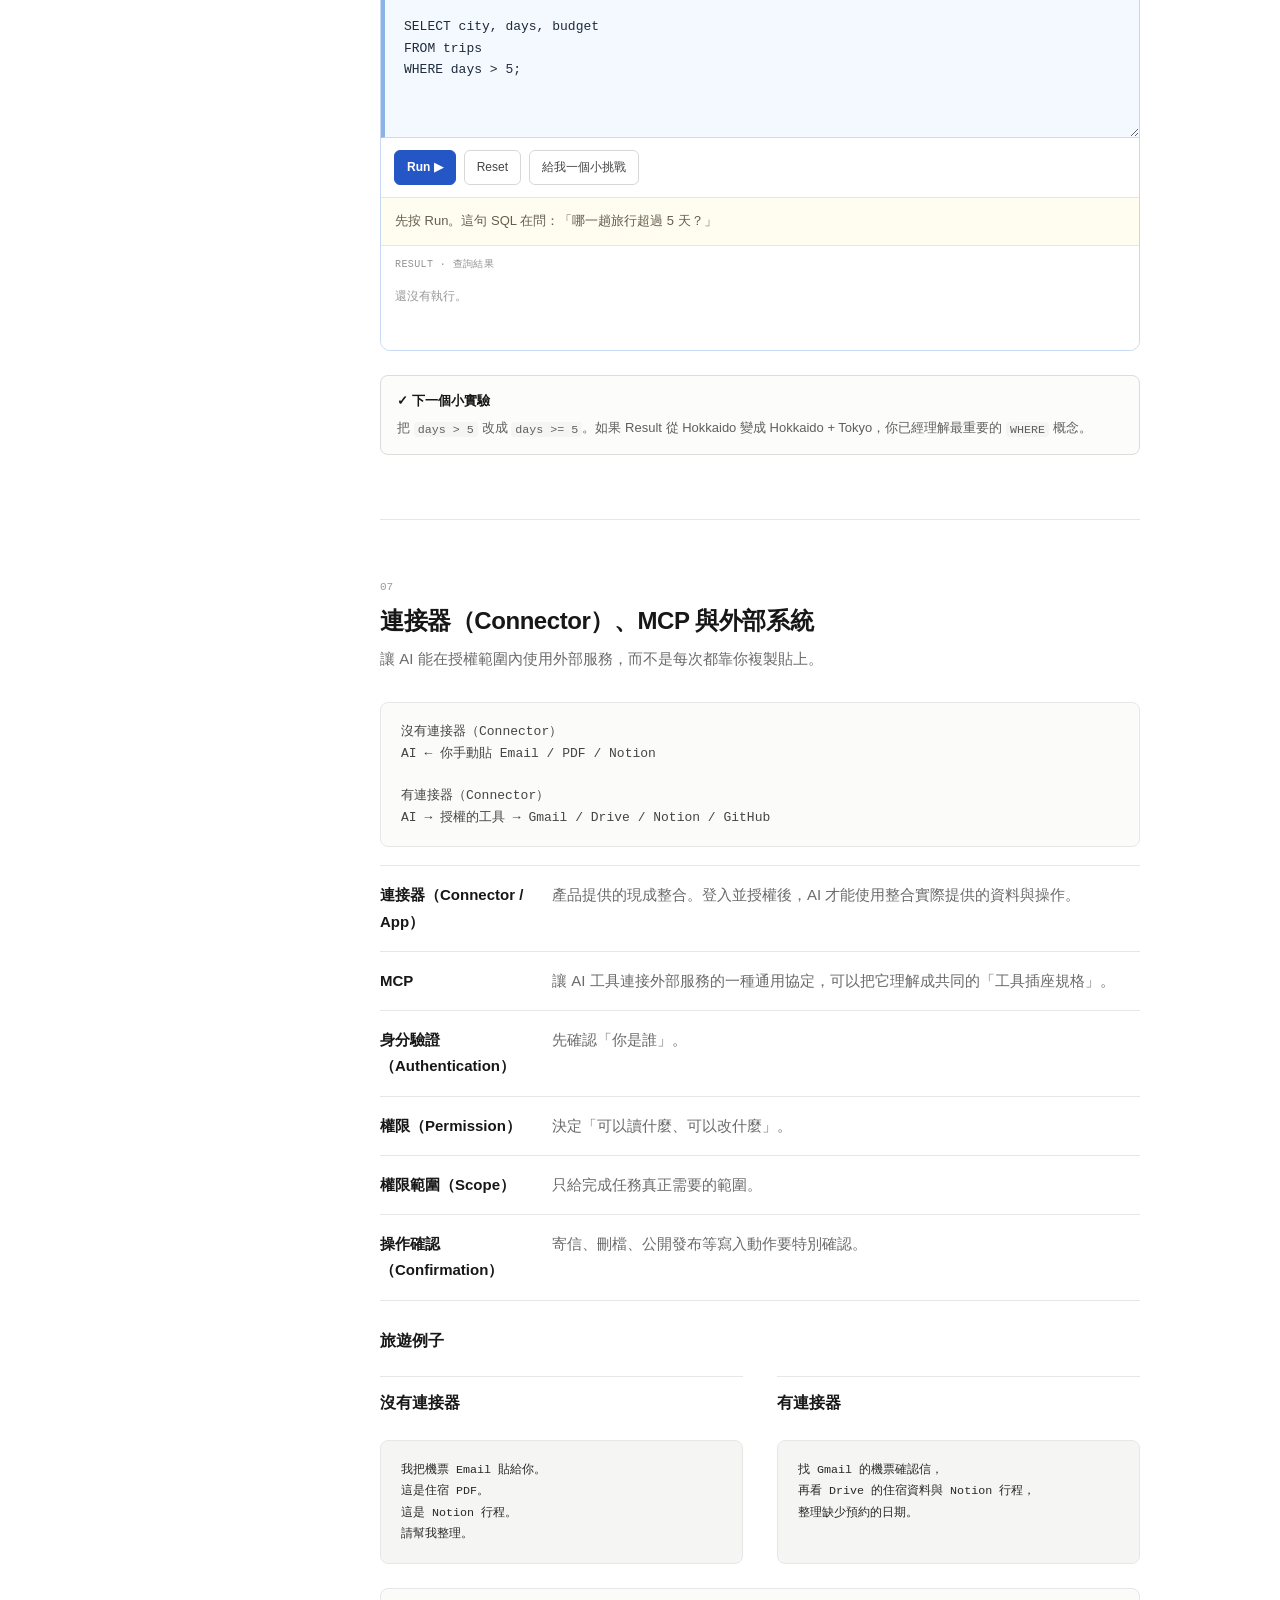
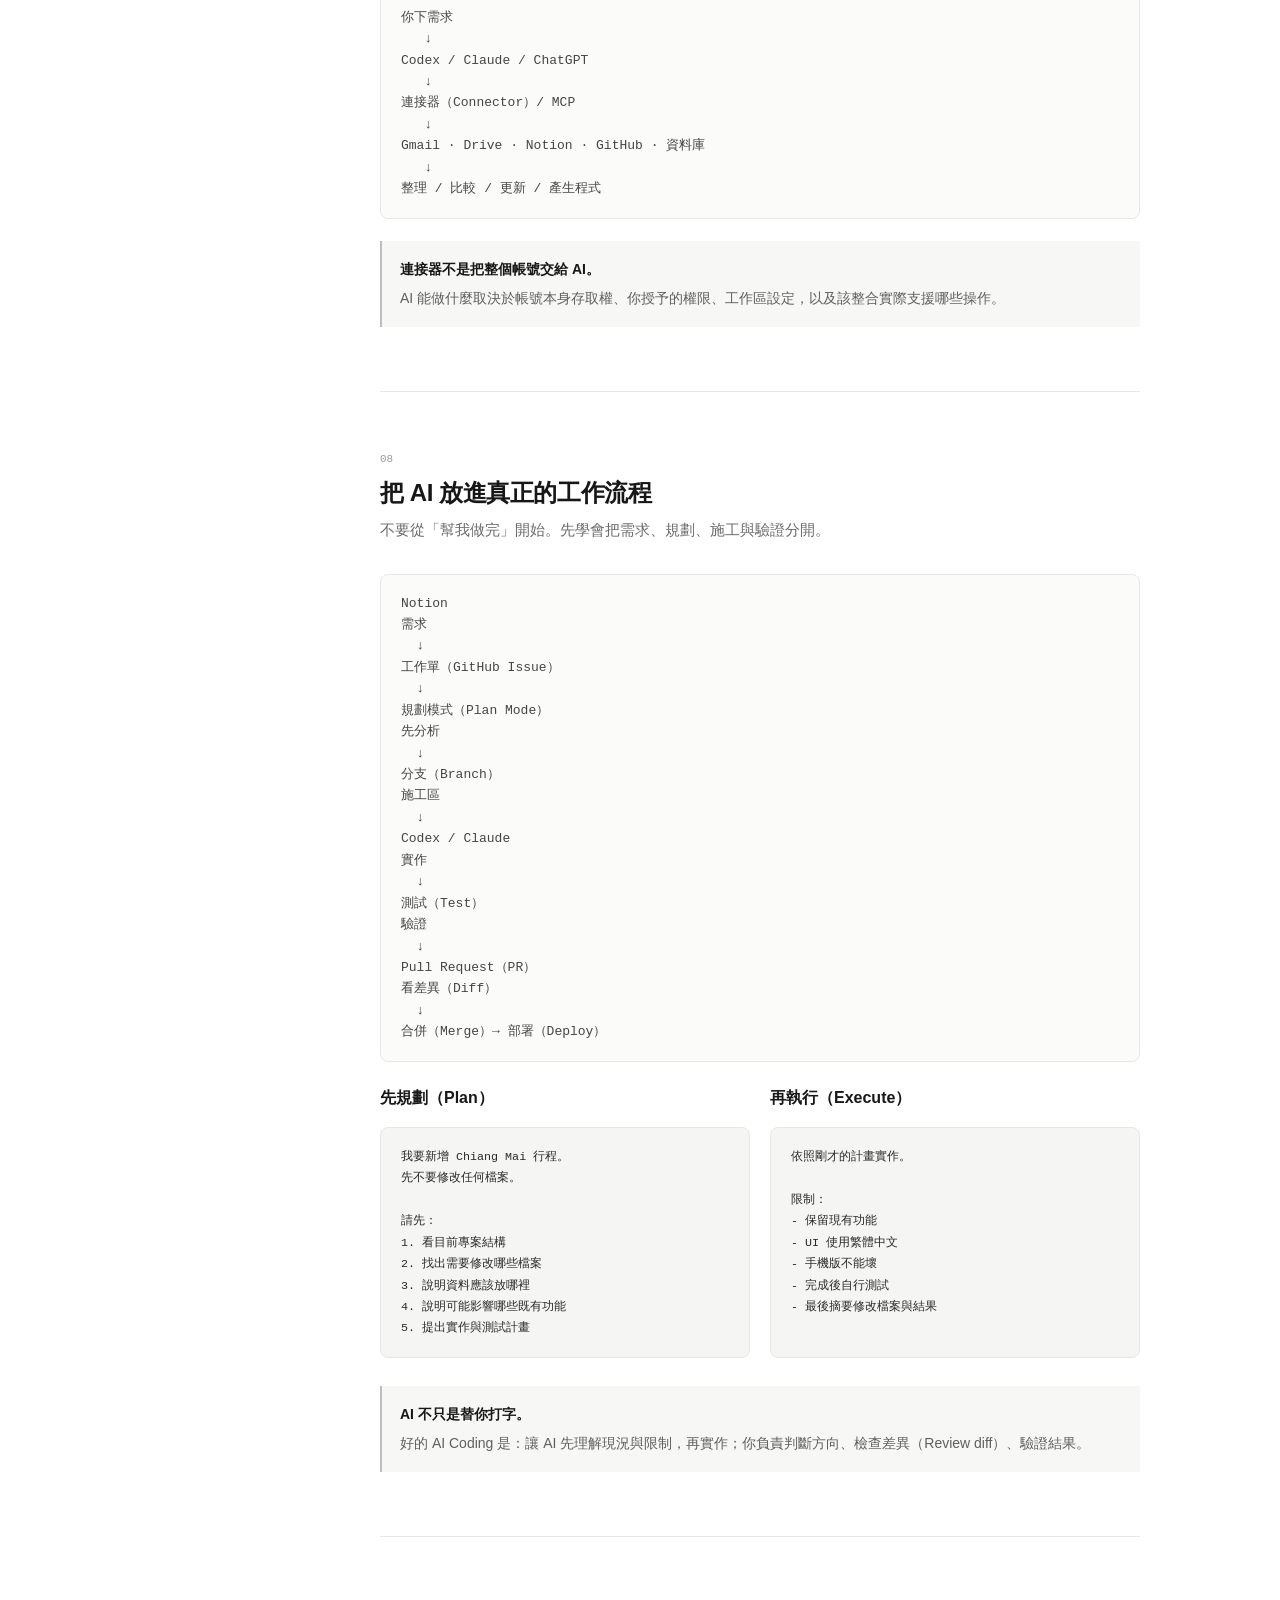
==== commit 04b418d2: "Unify terminology across main course" ====
--- a/index.html
+++ b/index.html
@@ -3,7 +3,7 @@
 <head>
   <meta charset="utf-8" />
   <meta name="viewport" content="width=device-width, initial-scale=1" />
-  <meta name="description" content="Codex / Claude 工程入門指南：用一個真的 GitHub 專案理解 AI Coding、Git、Python、資料庫、Connector 與 Google Workspace。" />
+  <meta name="description" content="Codex / Claude 工程入門指南：用一個真的 GitHub 專案理解 AI Coding、Git、Python、資料庫、連接器與 Google Workspace。" />
   <title>Codex / Claude 工程入門指南</title>
   <link rel="stylesheet" href="styles.css?v=20260831-3" />
 </head>
@@ -21,15 +21,15 @@
       </div>
       <nav aria-label="章節">
         <a href="#overview">Overview</a>
-        <a href="#ai">AI 模型與模式</a>
+        <a href="#ai">AI 模型與工作模式</a>
         <a href="#repo">這個 Repo</a>
         <a href="#git">Git / GitHub</a>
         <a href="#docs">文件與規則</a>
         <a href="#python">Python</a>
-        <a href="#data">Data / API</a>
-        <a href="#connector">Connector / MCP</a>
+        <a href="#data">資料 / API</a>
+        <a href="#connector">連接器 / MCP</a>
         <a href="#workflow">工作流程</a>
-        <a href="#lab">Hands-on Lab</a>
+        <a href="#lab">實作 Lab</a>
         <a href="#roadmap">學習順序</a>
       </nav>
       <div class="sidebar-links">
@@ -45,7 +45,7 @@
         <p class="intro-text">給已經開始用 AI 寫程式的人。這裡不要求你先背大量語法，而是先理解一個真正專案有哪些部分，以及需求、AI、程式碼、資料、權限、版本與部署怎麼串在一起。</p>
         <div class="intro-links">
           <a href="#repo">先看專案架構 →</a>
-          <a href="#lab">直接做 Gmail + Drive Lab →</a>
+          <a href="#lab">直接做 Gmail + Drive 實作 →</a>
         </div>
         <div class="note">
           <strong>這個網站本身就是教材。</strong>
@@ -57,68 +57,31 @@
     ▼
 Codex / Claude
     │
-    ├── Project Rules
+    ├── 專案規則（Rules）
     │
     ▼
 Git + GitHub
     │
-    ├── Data / API / Connector
+    ├── 資料 / API / 連接器（Connector）
     │
     ▼
-Deploy → 使用者</pre>
-      </section>
-
-      <section id="ai">
+部署（Deploy）→ 使用者</pre>
+      </section>
+
+      <section id="ai" aria-live="polite">
         <div class="section-label">01</div>
-        <h2>AI 模型、Agent 與模式</h2>
-        <p class="section-lead">先把 Model、Agent、Mode、Rules 四個最容易混在一起的概念拆開。</p>
-
-        <dl class="definitions">
-          <div><dt>Model</dt><dd><strong>誰在想。</strong> 模型是大腦。較強的模型通常適合複雜架構、跨檔分析與難除錯；較快的模型適合明確的小修改。</dd></div>
-          <div><dt>Agent</dt><dd><strong>誰在做。</strong> Codex / Claude Code 能讀 Repo、改檔案、執行工具、測試，而不只是聊天。</dd></div>
-          <div><dt>Mode</dt><dd><strong>現在怎麼工作。</strong> Plan 類模式先調查與規劃；Default / Execute 類模式才真正改程式。</dd></div>
-          <div><dt>Rules</dt><dd><strong>做事要遵守什麼。</strong> 固定規則可以放在 <code>AGENTS.md</code> 或 <code>CLAUDE.md</code>，避免每次重講。</dd></div>
-        </dl>
-
-        <h3>Claude：先理解模型取向</h3>
-        <table>
-          <thead><tr><th>概念</th><th>新手先這樣理解</th></tr></thead>
-          <tbody>
-            <tr><td>Sonnet</td><td>日常 coding 的平衡選擇，速度與能力兼顧。</td></tr>
-            <tr><td>Opus</td><td>複雜推理、架構與難題，適合先做較深的分析。</td></tr>
-            <tr><td>Haiku</td><td>較簡單、速度優先的工作。</td></tr>
-            <tr><td>Plan Mode</td><td>先讀檔、探索、提出方案，不先動原始碼。</td></tr>
-            <tr><td>opusplan</td><td>可以理解成：規劃階段用較強推理，執行時再切回較快模型。</td></tr>
-          </tbody>
-        </table>
-
-        <h3>Codex：Plan、Default 與 reasoning</h3>
-        <table>
-          <thead><tr><th>設定</th><th>適合情況</th></tr></thead>
-          <tbody>
-            <tr><td>較低 reasoning</td><td>明確的小修改、速度優先。</td></tr>
-            <tr><td>較高 reasoning</td><td>跨檔、架構、複雜 bug、需要先理解整個專案。</td></tr>
-            <tr><td>Plan</td><td>先做非破壞性探索，產出完整計畫。</td></tr>
-            <tr><td>Default / Execute</td><td>確認方案後才進入實作。</td></tr>
-          </tbody>
-        </table>
-
-        <pre class="diagram">Model   = 工程師的大腦
-Agent   = 工程師本人
-Plan    = 先看圖、量尺寸
-Execute = 開始施工
-Rules   = 公司 SOP</pre>
-
-        <div class="note quiet"><strong>不要迷信全部開最高。</strong><span>任務很簡單時，高推理只會增加時間與成本。真正要學的是：什麼時候應該先 Plan，什麼時候可以直接做。</span></div>
+        <h2>AI 模型、推理強度與工作模式</h2>
+        <p class="section-lead">正在載入這一章…</p>
       </section>
 
       <section id="repo">
         <div class="section-label">02</div>
         <h2>直接拿這個 Repo 學專案架構</h2>
-        <p class="section-lead">打開 <a href="https://github.com/k1everwann/codex-starter-guide" target="_blank" rel="noreferrer">github.com/k1everwann/codex-starter-guide ↗</a>，一邊看 Repo，一邊對照網站。</p>
+        <p class="section-lead">Repo 是 Repository 的簡稱，也就是專案儲存庫。打開 <a href="https://github.com/k1everwann/codex-starter-guide" target="_blank" rel="noreferrer">github.com/k1everwann/codex-starter-guide ↗</a>，一邊看 Repo，一邊對照網站。</p>
 
         <pre class="tree"><code>codex-starter-guide/
 ├─ index.html                    主教學網站骨架
+├─ ai-guide.html                 AI 模型 / 推理強度 / 工作模式
 ├─ git-practice.html             Git / PR 小實作
 ├─ playgrounds.html              Python / SQL 互動練習內容
 ├─ lab-content.html              完整 Google Workspace Lab
@@ -135,8 +98,8 @@
 ├─ labs/
 │  └─ google-workspace-webapp/
 │     ├─ README.md               完整 Lab 步驟
-│     ├─ Code.gs                 Apps Script Backend
-│     └─ Index.html              Apps Script Frontend
+│     ├─ Code.gs                 Apps Script 後端
+│     └─ Index.html              Apps Script 前端
 ├─ .gitignore
 ├─ .env.example
 └─ .nojekyll</code></pre>
@@ -144,13 +107,13 @@
         <div class="repo-steps">
           <div><span>01</span><p>打開 <code>index.html</code>，找一句網站上真的看得到的文字。</p></div>
           <div><span>02</span><p>打開 <code>styles.css</code>，看 HTML 怎麼被排版。</p></div>
-          <div><span>03</span><p>看 Commits，理解每次修改都是一個版本。</p></div>
+          <div><span>03</span><p>看提交紀錄（Commits），理解每次修改都是一個版本。</p></div>
           <div><span>04</span><p>回公開網站，理解 <code>main</code> 經 GitHub Pages 變成網頁。</p></div>
         </div>
 
         <pre class="diagram">本機 / AI 修改
       ↓
-   Git commit
+提交（Commit）
       ↓
 GitHub · main
       ↓
@@ -160,11 +123,11 @@
 
         <h3>5 分鐘 GitHub 練習</h3>
         <ol>
-          <li>在 Repo 首頁找出預設 Branch：<code>main</code>。</li>
+          <li>在 Repo 首頁找出預設分支（Branch）：<code>main</code>。</li>
           <li>打開 <code>index.html</code>，搜尋網站上一句文字。</li>
           <li>打開 <code>styles.css</code>，找一個 class。</li>
           <li>打開 Commits，點一個版本看綠色 <code>+</code> 與紅色 <code>-</code>。</li>
-          <li>理解 Git 真正在記錄的是每次修改的差異。</li>
+          <li>理解 Git 真正在記錄的是每次修改的差異（Diff）。</li>
         </ol>
       </section>
 
@@ -174,24 +137,25 @@
         <p class="section-lead">先理解用途，不需要先背一堆指令。</p>
 
         <div class="split">
-          <div><h3>Git = 時光機</h3><p>每一次 commit 都像存檔點。真正重要的是能看 diff：這次到底改了什麼？</p></div>
-          <div><h3>GitHub = 專案總部</h3><p>放 Repo、Issue、Branch、Pull Request、Actions、Pages，讓版本與協作集中在一起。</p></div>
+          <div><h3>Git = 時光機</h3><p>每一次提交（Commit）都像存檔點。真正重要的是能看差異（Diff）：這次到底改了什麼？</p></div>
+          <div><h3>GitHub = 專案總部</h3><p>放 Repo、工作單（Issue）、分支（Branch）、Pull Request（PR）、Actions、Pages，讓版本與協作集中在一起。</p></div>
         </div>
 
         <table>
           <thead><tr><th>工具</th><th>新手先這樣理解</th></tr></thead>
           <tbody>
-            <tr><td>Issue</td><td>工作單：這次要解決什麼？</td></tr>
-            <tr><td>Branch</td><td>平行施工區，不直接在正式版本亂改。</td></tr>
-            <tr><td>Pull Request</td><td>改好了，先看 diff、Review，再合併。</td></tr>
-            <tr><td>Merge</td><td>確認沒問題後放進 <code>main</code>。</td></tr>
+            <tr><td>工作單（Issue）</td><td>這次要解決什麼？先把工作說清楚。</td></tr>
+            <tr><td>分支（Branch）</td><td>平行施工區，不直接在正式版本亂改。</td></tr>
+            <tr><td>Pull Request（PR）</td><td>改好了，先看差異（Diff）、檢查（Review），再合併。</td></tr>
+            <tr><td>合併（Merge）</td><td>確認沒問題後放進 <code>main</code>。</td></tr>
             <tr><td>GitHub Pages</td><td>把靜態 HTML / CSS / JS 發布成公開網址。</td></tr>
           </tbody>
         </table>
 
-        <pre class="diagram">Issue → Branch → 修改 → Test → Pull Request → Review → Merge → main → Deploy</pre>
-
-        <h3>Test：AI 說 Done 不代表真的 Done</h3>
+        <pre class="diagram">工作單（Issue）→ 分支（Branch）→ 修改 → 測試（Test）
+→ Pull Request（PR）→ 檢查（Review）→ 合併（Merge）→ main → 部署（Deploy）</pre>
+
+        <h3>測試（Test）：AI 說 Done 不代表真的 Done</h3>
         <ul>
           <li>桌機版正常嗎？</li>
           <li>手機版正常嗎？</li>
@@ -200,11 +164,11 @@
           <li>部署後的公開網站也正常嗎？</li>
         </ul>
 
-        <h3><code>.env</code> / Secret</h3>
-        <p>API Key、密碼、Token 不要 commit 到 GitHub。<code>.env.example</code> 可以示範需要哪些環境變數，但不能放真正的秘密。</p>
-
-        <h3>Deploy 與 Log</h3>
-        <p><strong>Deploy</strong> 是把本機成品真正上線；<strong>Log</strong> 是出錯後的證據。Local 能跑，不代表 Internet 一定能跑。</p>
+        <h3><code>.env</code> / 機密資訊（Secret）</h3>
+        <p>API Key、密碼、Token 不要提交（Commit）到 GitHub。<code>.env.example</code> 可以示範需要哪些環境變數，但不能放真正的機密資訊。</p>
+
+        <h3>部署（Deploy）與日誌（Log）</h3>
+        <p><strong>部署</strong>是把本機成品真正上線；<strong>日誌</strong>是出錯後的證據。本機（Local）能跑，不代表公開網站一定能跑。</p>
       </section>
 
       <section id="docs">
@@ -218,7 +182,7 @@
             <tr><td>Notion</td><td>人</td><td>為什麼做？需求、背景、決策、TODO 是什麼？</td></tr>
             <tr><td>README.md</td><td>Repo 訪客</td><td>這是什麼專案？怎麼開始？</td></tr>
             <tr><td>PROJECT-ARCHITECTURE.md</td><td>開發者</td><td>這個專案由哪些部分組成？</td></tr>
-            <tr><td>AGENTS.md / CLAUDE.md</td><td>AI 工程師</td><td>修改時要遵守哪些規則？</td></tr>
+            <tr><td>AGENTS.md / CLAUDE.md</td><td>Codex / Claude Code</td><td>修改時要遵守哪些規則？</td></tr>
           </tbody>
         </table>
 
@@ -246,13 +210,13 @@
 
         <div class="concept-list">
           <div><code>city = "Tokyo"</code><span>變數：替資料取名字</span></div>
-          <div><code>["Hokkaido", "Tokyo", "Chiang Mai"]</code><span>List：一串資料</span></div>
-          <div><code>{"city": "Tokyo"}</code><span>Dictionary：有欄位名稱的資料</span></div>
-          <div><code>if days &gt; 5:</code><span>if：條件判斷</span></div>
-          <div><code>for trip in trips:</code><span>for：逐筆處理</span></div>
-          <div><code>def total(...):</code><span>function：把工作包起來</span></div>
-          <div><code>import json</code><span>import：使用現成工具</span></div>
-          <div><code>KeyError: 'city'</code><span>Traceback：錯誤線索</span></div>
+          <div><code>["Hokkaido", "Tokyo", "Chiang Mai"]</code><span>串列（List）：一串資料</span></div>
+          <div><code>{"city": "Tokyo"}</code><span>字典（Dictionary）：有欄位名稱的資料</span></div>
+          <div><code>if days &gt; 5:</code><span>條件判斷（if）：符合條件才做</span></div>
+          <div><code>for trip in trips:</code><span>迴圈（for）：逐筆處理</span></div>
+          <div><code>def total(...):</code><span>函式（function）：把一段工作包起來</span></div>
+          <div><code>import json</code><span>匯入（import）：使用現成工具</span></div>
+          <div><code>KeyError: 'city'</code><span>錯誤追蹤（Traceback）：找錯誤線索</span></div>
         </div>
 
         <pre><code>trips = [
@@ -266,21 +230,21 @@
         print(trip["city"])</code></pre>
         <p class="after-code">只要能翻成白話：「把每趟旅行拿出來，找超過五天的，再印出城市」就已經達到這裡的目標。</p>
 
-        <h3>比背語法更重要：看 Error / Traceback</h3>
-        <p>遇到錯誤時，把「預期結果、實際結果、完整 Error」交給 AI，先要求它解釋 root cause，再修改。</p>
-        <pre><code>Expected:
+        <h3>比背語法更重要：看錯誤與錯誤追蹤（Error / Traceback）</h3>
+        <p>遇到錯誤時，把「預期結果、實際結果、完整 Error」交給 AI，先要求它解釋根本原因（root cause），再修改。</p>
+        <pre><code>預期（Expected）：
 GET /api/trips 應該回傳旅行資料。
 
-Actual:
+實際（Actual）：
 HTTP 500 / KeyError: 'city'
 
-請先解釋 root cause，不要直接改 code。
+請先解釋根本原因（root cause），不要直接改 code。
 再告訴我最小修改方案。</code></pre>
       </section>
 
       <section id="data">
         <div class="section-label">06</div>
-        <h2>從靜態網站走到 SQLite、Backend、API</h2>
+        <h2>從靜態網站走到 SQLite、後端（Backend）、API</h2>
         <p class="section-lead">不要為了「像工程師」一開始就堆技術；等需求真的出現，再讓下一個工具進場。</p>
 
         <pre class="diagram">現在
@@ -292,11 +256,11 @@
 資料開始變多
 SQLite
       ↓
-前台需要取資料
-Backend + API
+前端需要取資料
+後端（Backend）+ API
       ↓
 真正動態 Web App
-Cloud Deploy</pre>
+雲端部署（Cloud Deploy）</pre>
 
         <div class="split">
           <div>
@@ -317,51 +281,51 @@
           </div>
         </div>
 
-        <pre class="diagram">Browser / Frontend
+        <pre class="diagram">瀏覽器 / 前端（Frontend）
         ↓ request
        API
         ↓
-Python / Backend
+Python / 後端（Backend）
         ↓
- SQLite / Database</pre>
+ SQLite / 資料庫（Database）</pre>
 
         <div class="split">
           <div><h3>SQLite</h3><p>一個檔案就能當資料庫，很適合理解「畫面」和「資料」應該分開。</p></div>
-          <div><h3>API</h3><p>前台不直接碰資料庫；API 像服務窗口，負責接收需求、處理資料並回傳結果。</p></div>
+          <div><h3>API</h3><p>前端不直接碰資料庫；API 像服務窗口，負責接收需求、處理資料並回傳結果。</p></div>
         </div>
       </section>
 
       <section id="connector">
         <div class="section-label">07</div>
-        <h2>Connector、MCP 與外部系統</h2>
+        <h2>連接器（Connector）、MCP 與外部系統</h2>
         <p class="section-lead">讓 AI 能在授權範圍內使用外部服務，而不是每次都靠你複製貼上。</p>
 
-        <pre class="diagram">沒有 Connector
+        <pre class="diagram">沒有連接器（Connector）
 AI ← 你手動貼 Email / PDF / Notion
 
-有 Connector
+有連接器（Connector）
 AI → 授權的工具 → Gmail / Drive / Notion / GitHub</pre>
 
         <dl class="definitions compact">
-          <div><dt>Connector / App</dt><dd>產品提供的現成整合。登入並授權後，AI 才能使用整合實際提供的資料與操作。</dd></div>
+          <div><dt>連接器（Connector / App）</dt><dd>產品提供的現成整合。登入並授權後，AI 才能使用整合實際提供的資料與操作。</dd></div>
           <div><dt>MCP</dt><dd>讓 AI 工具連接外部服務的一種通用協定，可以把它理解成共同的「工具插座規格」。</dd></div>
-          <div><dt>Authentication</dt><dd>先確認「你是誰」。</dd></div>
-          <div><dt>Permission</dt><dd>決定「可以讀什麼、可以改什麼」。</dd></div>
-          <div><dt>Scope</dt><dd>只給完成任務真正需要的範圍。</dd></div>
-          <div><dt>Confirmation</dt><dd>寄信、刪檔、公開發布等寫入動作要特別確認。</dd></div>
+          <div><dt>身分驗證（Authentication）</dt><dd>先確認「你是誰」。</dd></div>
+          <div><dt>權限（Permission）</dt><dd>決定「可以讀什麼、可以改什麼」。</dd></div>
+          <div><dt>權限範圍（Scope）</dt><dd>只給完成任務真正需要的範圍。</dd></div>
+          <div><dt>操作確認（Confirmation）</dt><dd>寄信、刪檔、公開發布等寫入動作要特別確認。</dd></div>
         </dl>
 
         <h3>旅遊例子</h3>
         <div class="split">
           <div>
-            <h3>沒有 Connector</h3>
+            <h3>沒有連接器</h3>
             <pre><code>我把機票 Email 貼給你。
 這是住宿 PDF。
 這是 Notion 行程。
 請幫我整理。</code></pre>
           </div>
           <div>
-            <h3>有 Connector</h3>
+            <h3>有連接器</h3>
             <pre><code>找 Gmail 的機票確認信，
 再看 Drive 的住宿資料與 Notion 行程，
 整理缺少預約的日期。</code></pre>
@@ -372,13 +336,13 @@
    ↓
 Codex / Claude / ChatGPT
    ↓
-Connector / MCP
+連接器（Connector）/ MCP
    ↓
-Gmail · Drive · Notion · GitHub · Database
+Gmail · Drive · Notion · GitHub · 資料庫
    ↓
 整理 / 比較 / 更新 / 產生程式</pre>
 
-        <div class="note quiet"><strong>Connector 不是把整個帳號交給 AI。</strong><span>AI 能做什麼取決於帳號本身存取權、你授予的權限、工作區設定，以及該整合實際支援哪些操作。</span></div>
+        <div class="note quiet"><strong>連接器不是把整個帳號交給 AI。</strong><span>AI 能做什麼取決於帳號本身存取權、你授予的權限、工作區設定，以及該整合實際支援哪些操作。</span></div>
       </section>
 
       <section id="workflow">
@@ -389,29 +353,28 @@
         <pre class="diagram">Notion
 需求
   ↓
-GitHub Issue
-工作單
-  ↓
-Plan Mode
+工作單（GitHub Issue）
+  ↓
+規劃模式（Plan Mode）
 先分析
   ↓
-Branch
+分支（Branch）
 施工區
   ↓
 Codex / Claude
 實作
   ↓
-Test
+測試（Test）
 驗證
   ↓
-Pull Request
-看 diff
-  ↓
-Merge → Deploy</pre>
+Pull Request（PR）
+看差異（Diff）
+  ↓
+合併（Merge）→ 部署（Deploy）</pre>
 
         <div class="prompt-grid">
           <div>
-            <h3>先 Plan</h3>
+            <h3>先規劃（Plan）</h3>
             <pre><code>我要新增 Chiang Mai 行程。
 先不要修改任何檔案。
 
@@ -423,7 +386,7 @@
 5. 提出實作與測試計畫</code></pre>
           </div>
           <div>
-            <h3>再 Execute</h3>
+            <h3>再執行（Execute）</h3>
             <pre><code>依照剛才的計畫實作。
 
 限制：
@@ -435,13 +398,13 @@
           </div>
         </div>
 
-        <div class="note"><strong>AI 不只是替你打字。</strong><span>好的 AI Coding 是：讓 AI 先理解現況與限制，再實作；你負責判斷方向、Review diff、驗證結果。</span></div>
+        <div class="note"><strong>AI 不只是替你打字。</strong><span>好的 AI Coding 是：讓 AI 先理解現況與限制，再實作；你負責判斷方向、檢查差異（Review diff）、驗證結果。</span></div>
       </section>
 
       <section id="lab">
         <div class="section-label">09</div>
-        <h2>Hands-on：真的做一個 Gmail + Google Drive 網站</h2>
-        <p class="section-lead">這一章不只講 Connector。接下來直接照 09.1 → 09.10 往下做：建立 GCP Project、啟用 API、設定 OAuth、串 Apps Script，最後完成自己的 Gmail + Drive Web App。</p>
+        <h2>實作：真的做一個 Gmail + Google Drive 網站</h2>
+        <p class="section-lead">這一章不只講連接器（Connector）。接下來直接照 09.1 → 09.10 往下做：建立 Google Cloud 專案（GCP Project）、啟用 API、設定 OAuth 授權、串 Apps Script，最後完成自己的 Gmail + Drive Web App。</p>
         <div class="note">
           <strong>完成標準</strong>
           <span>你能打開自己的 Web App，載入旅遊相關 Gmail，並用關鍵字搜尋自己的 Google Drive 檔案。這裡就是完整 Lab，不需要再跳到另一個教學頁。</span>
@@ -457,11 +420,11 @@
           <li><span>01</span><div><strong>GitHub + GitHub Pages</strong><p>先知道程式放在哪裡、版本怎麼保存、網站怎麼公開。</p></div></li>
           <li><span>02</span><div><strong>README + 專案架構</strong><p>學會看 Repo，不只看最後畫面。</p></div></li>
           <li><span>03</span><div><strong>Notion + AGENTS.md / CLAUDE.md</strong><p>把需求、人看的文件與 AI 規則分開。</p></div></li>
-          <li><span>04</span><div><strong>Plan → Branch → Execute → Test → PR</strong><p>建立真正的 AI Coding 工作方式。</p></div></li>
-          <li><span>05</span><div><strong>Python 概念</strong><p>讀得懂 AI 寫的基本程式與 Traceback。</p></div></li>
-          <li><span>06</span><div><strong>Connector / MCP</strong><p>理解 AI 如何在授權下跨系統工作。</p></div></li>
-          <li><span>07</span><div><strong>GCP + Gmail / Drive Hands-on</strong><p>真的完成一個有權限、有 Backend、有 Deploy 的 Web App。</p></div></li>
-          <li><span>08</span><div><strong>SQLite → API → Backend</strong><p>等真的需要動態資料時，再進下一層。</p></div></li>
+          <li><span>04</span><div><strong>規劃 → 分支 → 實作 → 測試 → PR</strong><p>建立真正的 AI Coding 工作方式。</p></div></li>
+          <li><span>05</span><div><strong>Python 概念</strong><p>讀得懂 AI 寫的基本程式與錯誤追蹤（Traceback）。</p></div></li>
+          <li><span>06</span><div><strong>連接器（Connector）/ MCP</strong><p>理解 AI 如何在授權下跨系統工作。</p></div></li>
+          <li><span>07</span><div><strong>Google Cloud + Gmail / Drive 實作</strong><p>真的完成一個有權限、有後端、有部署的 Web App。</p></div></li>
+          <li><span>08</span><div><strong>SQLite → API → 後端（Backend）</strong><p>等真的需要動態資料時，再進下一層。</p></div></li>
           <li><span>09</span><div><strong>擴充同一個作品</strong><p>Trip Card、Calendar、AI Summary，而不是重新做另一個無關 Demo。</p></div></li>
         </ol>
 
@@ -478,6 +441,6 @@
     </main>
   </div>
 
-  <script src="script.js?v=20260831-3"></script>
+  <script src="script.js?v=20260831-5"></script>
 </body>
 </html>
--- a/styles.css
+++ b/styles.css
@@ -226,10 +226,22 @@
 .split {
   display: grid;
   grid-template-columns: 1fr 1fr;
+  align-items: stretch;
   gap: 34px;
   margin: 24px 0;
 }
-.split > div { padding-top: 14px; border-top: 1px solid var(--line); }
+.split > div {
+  display: flex;
+  flex-direction: column;
+  height: 100%;
+  padding-top: 14px;
+  border-top: 1px solid var(--line);
+}
+.split > div > pre {
+  flex: 1 1 auto;
+  width: 100%;
+}
+.split > div > :last-child { margin-bottom: 0; }
 .split p { color: var(--muted); }
 
 .concept-list { border-top: 1px solid var(--line); }
@@ -247,10 +259,21 @@
 .prompt-grid {
   display: grid;
   grid-template-columns: 1fr 1fr;
+  align-items: stretch;
   gap: 20px;
   margin-top: 24px;
 }
-.prompt-grid pre { margin-top: 10px; height: calc(100% - 34px); }
+.prompt-grid > div {
+  display: flex;
+  flex-direction: column;
+  height: 100%;
+}
+.prompt-grid pre {
+  flex: 1 1 auto;
+  height: auto;
+  margin-top: 10px;
+  margin-bottom: 0;
+}
 
 .roadmap {
   list-style: none;
@@ -293,6 +316,7 @@
 .figure-grid {
   display: grid;
   grid-template-columns: 1fr 1fr;
+  align-items: stretch;
   gap: 18px;
   margin: 28px 0;
 }
@@ -303,7 +327,13 @@
   border-radius: 10px;
   background: #fbfbfb;
 }
-.figure-grid .guide-figure { margin: 0; }
+.figure-grid .guide-figure {
+  display: flex;
+  flex-direction: column;
+  height: 100%;
+  margin: 0;
+}
+.figure-grid .guide-figure figcaption { margin-top: auto; }
 .guide-figure img {
   display: block;
   width: 100%;
@@ -411,6 +441,9 @@
   .prompt-grid,
   .figure-grid { grid-template-columns: 1fr; }
   .repo-steps { gap: 0; }
+  .split > div,
+  .prompt-grid > div,
+  .figure-grid .guide-figure { height: auto; }
   td:first-child { width: auto; }
   th, td { padding-left: 6px; padding-right: 6px; }
   footer { flex-direction: column; }
